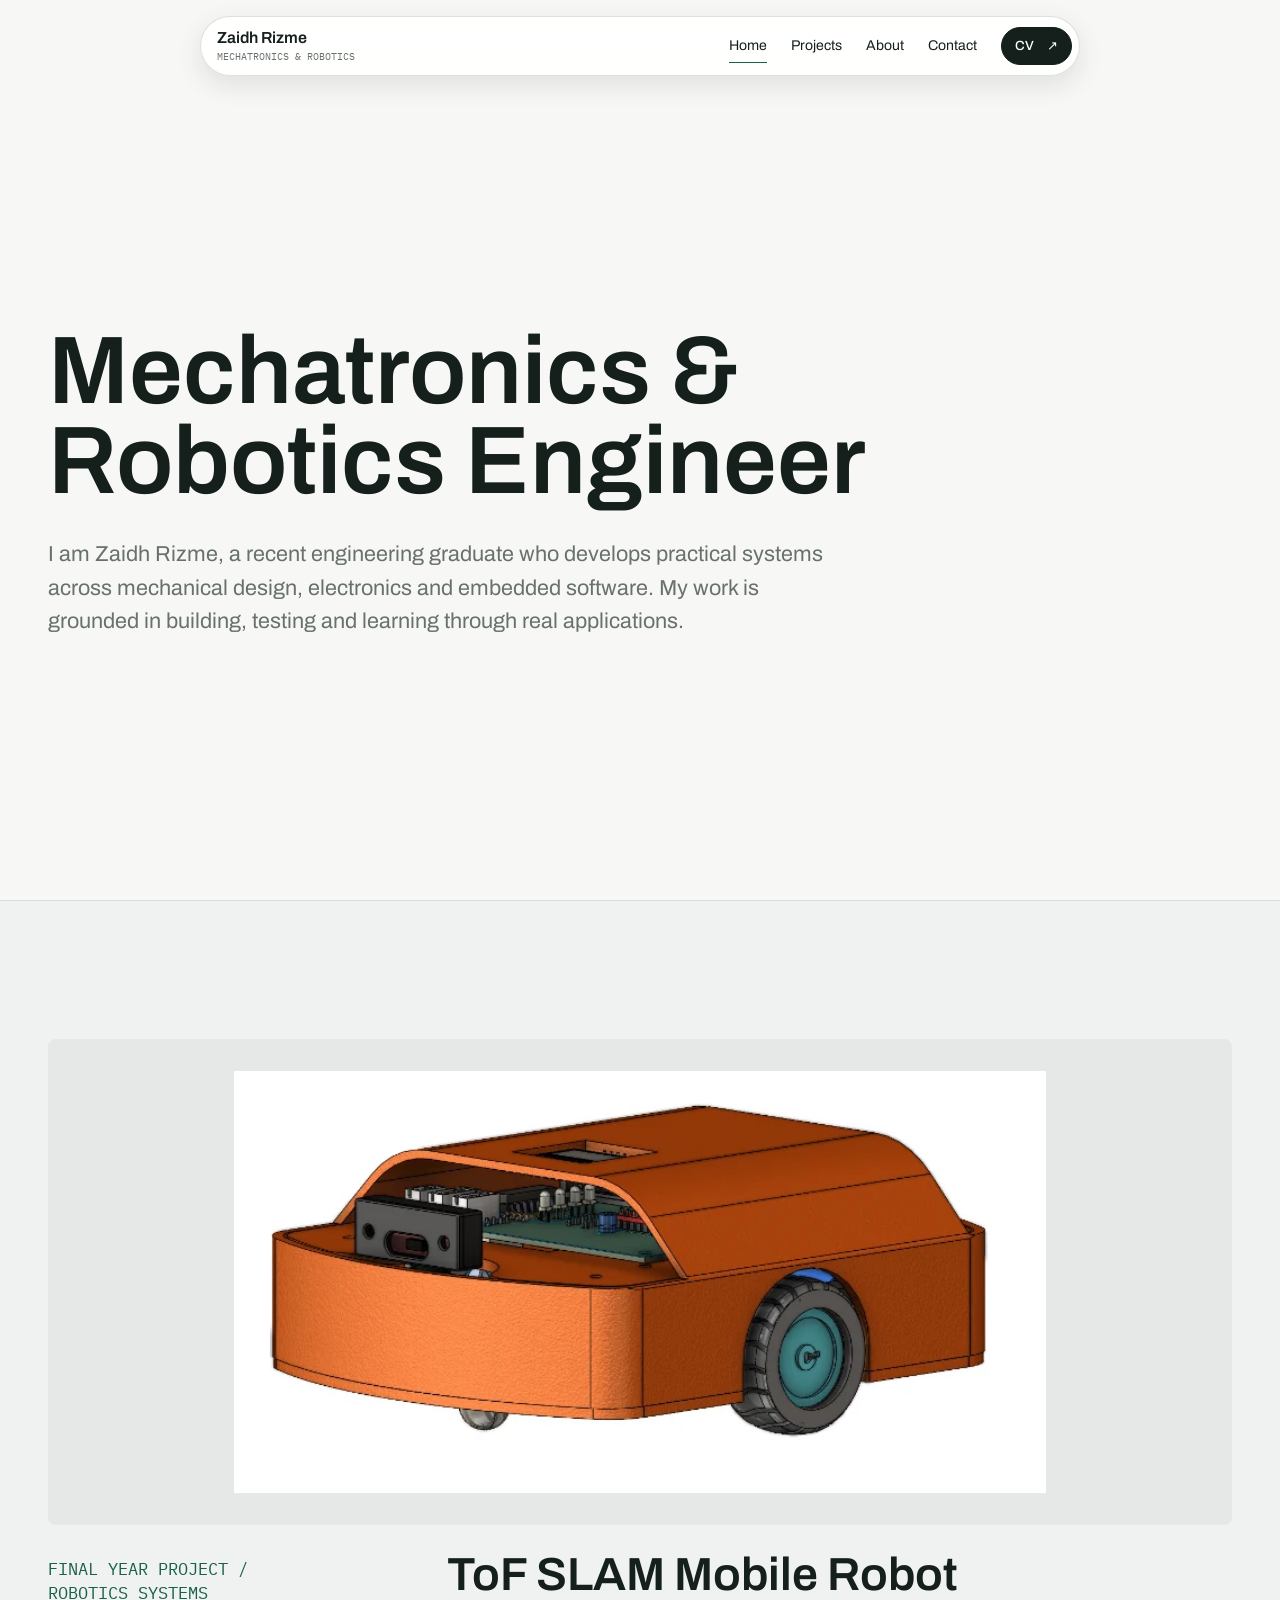
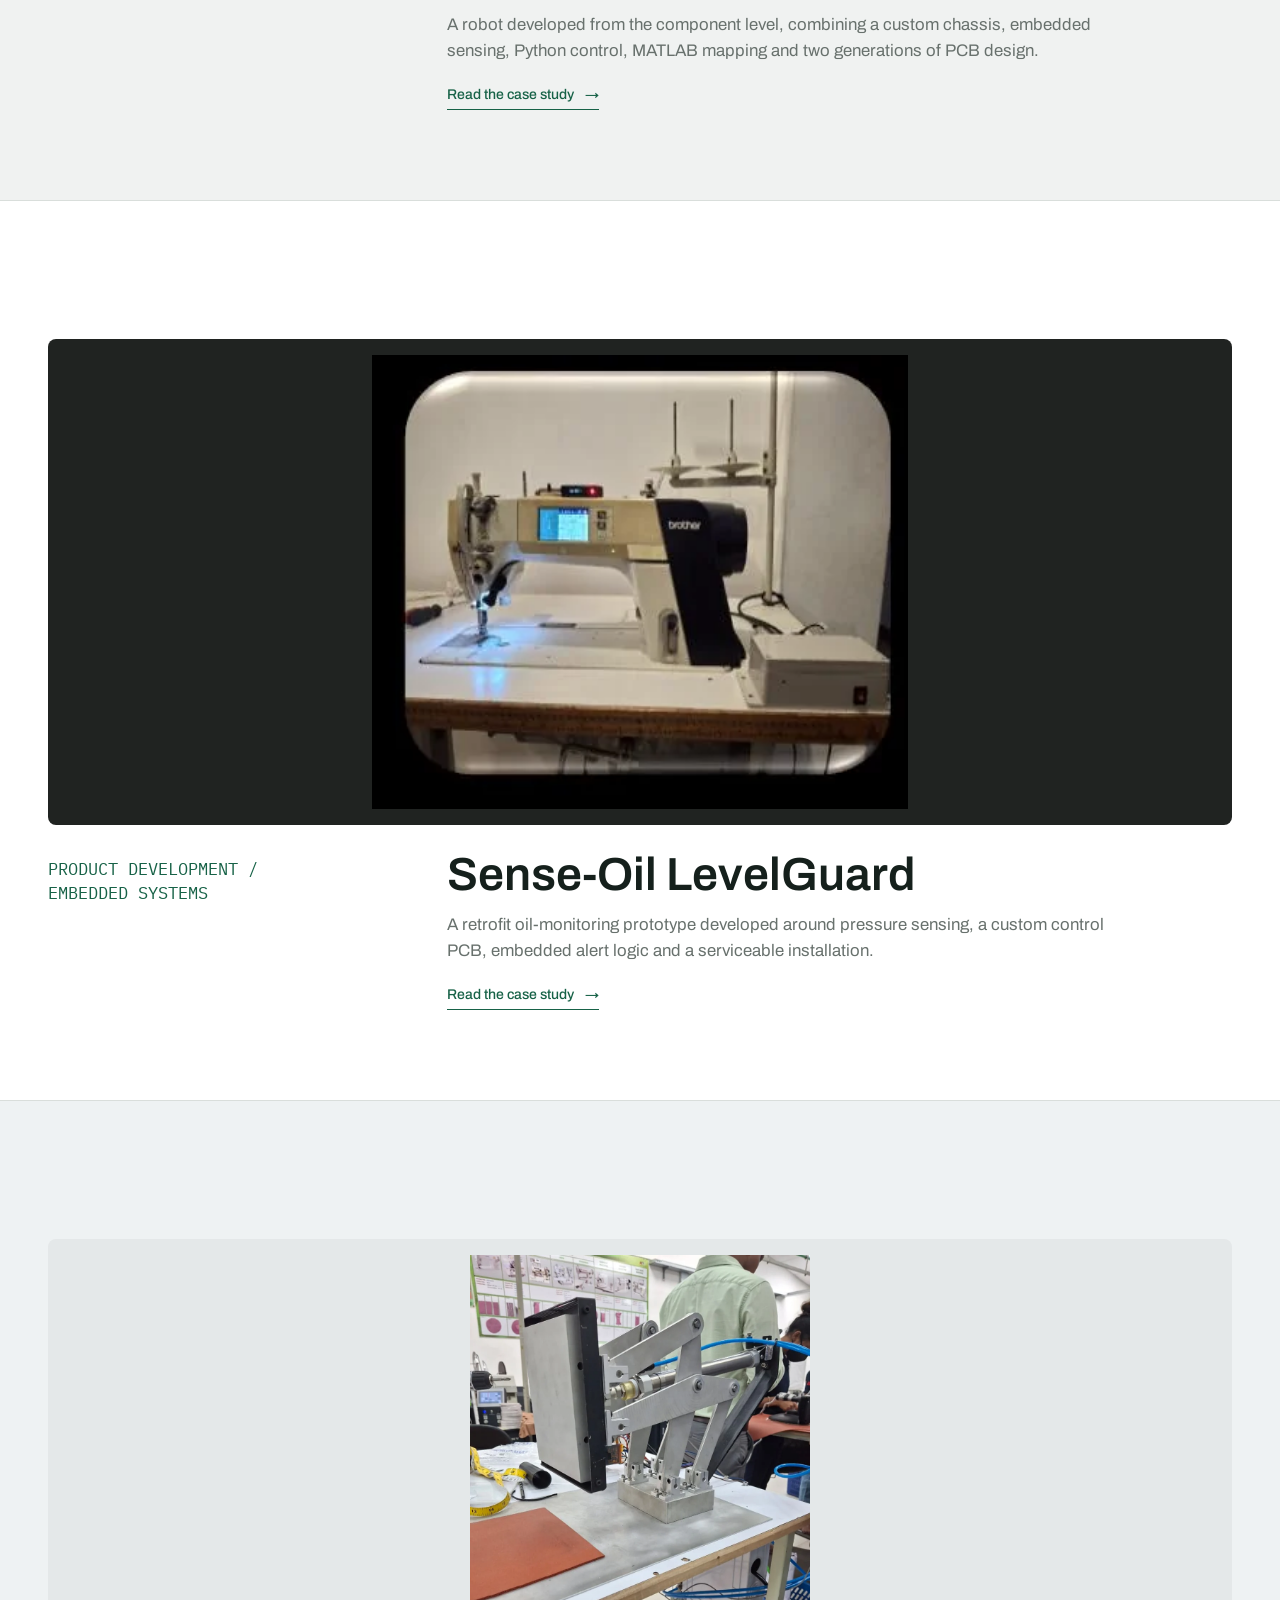
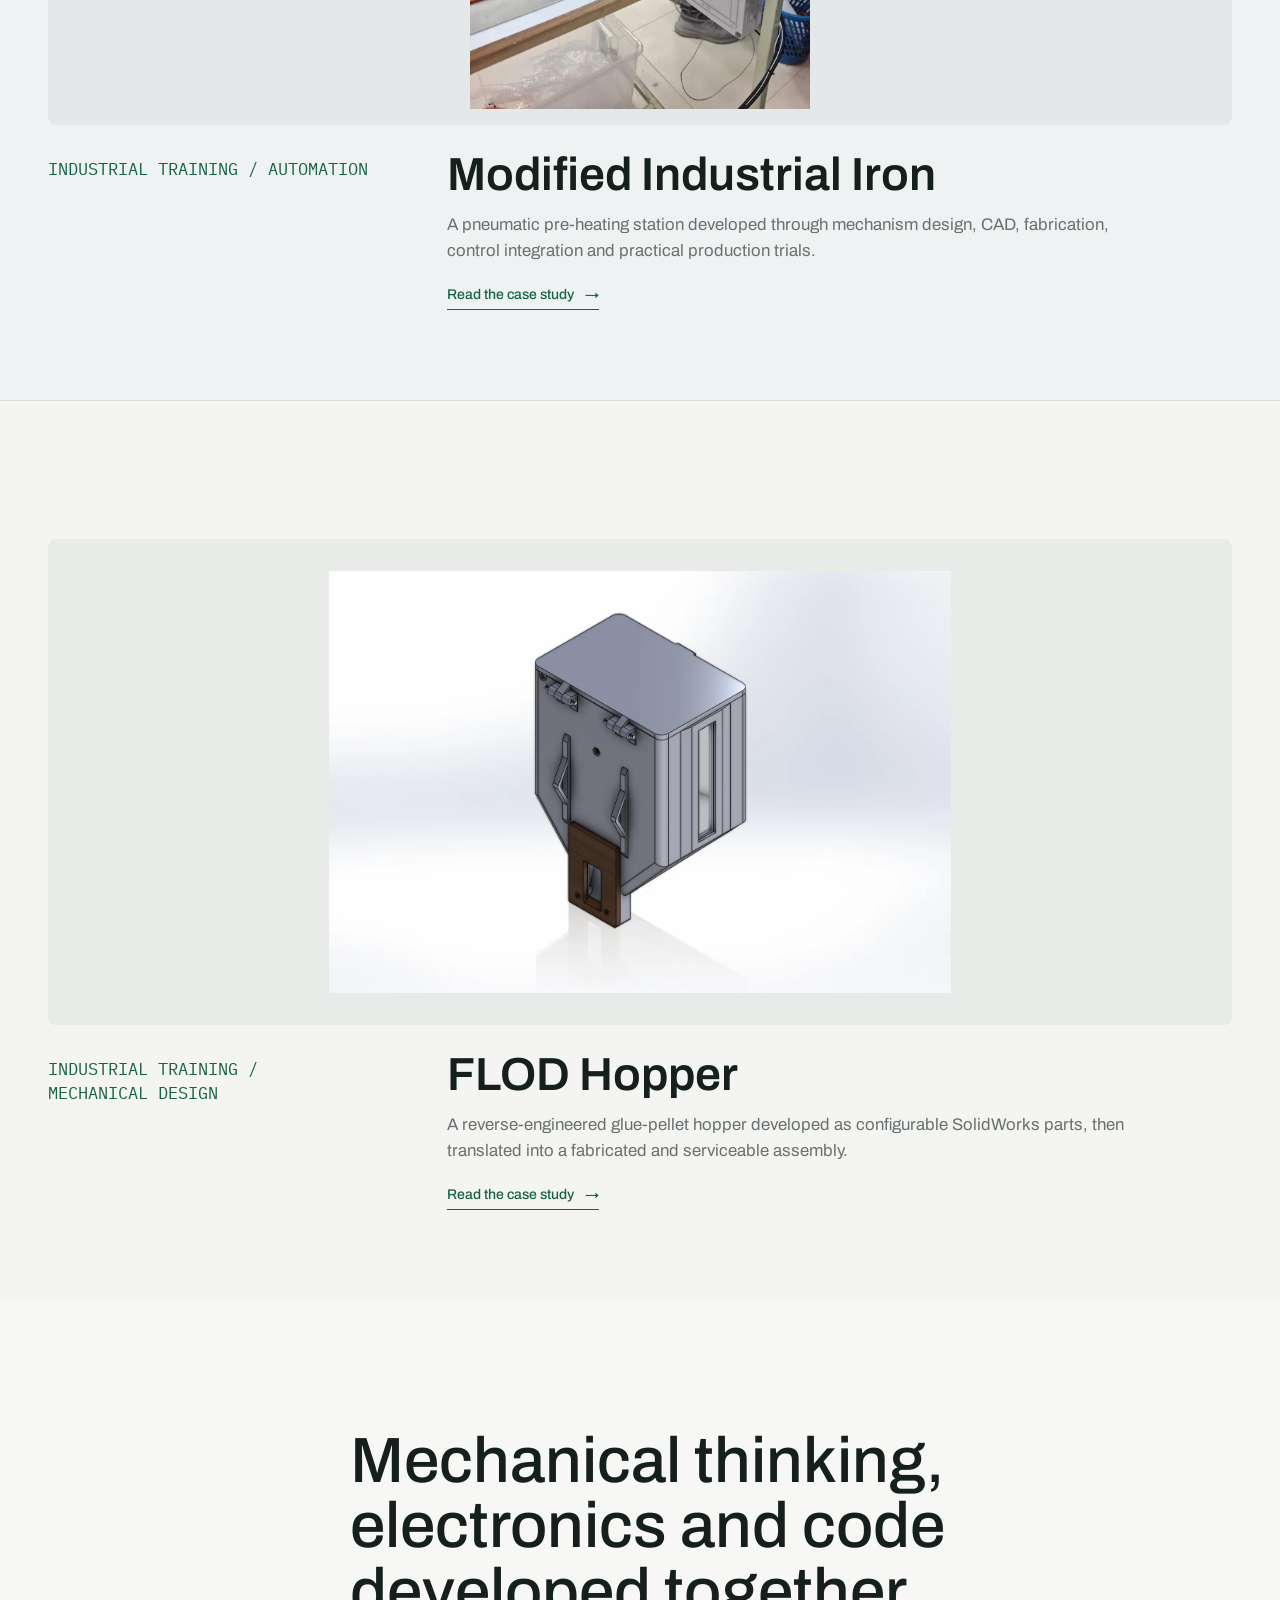
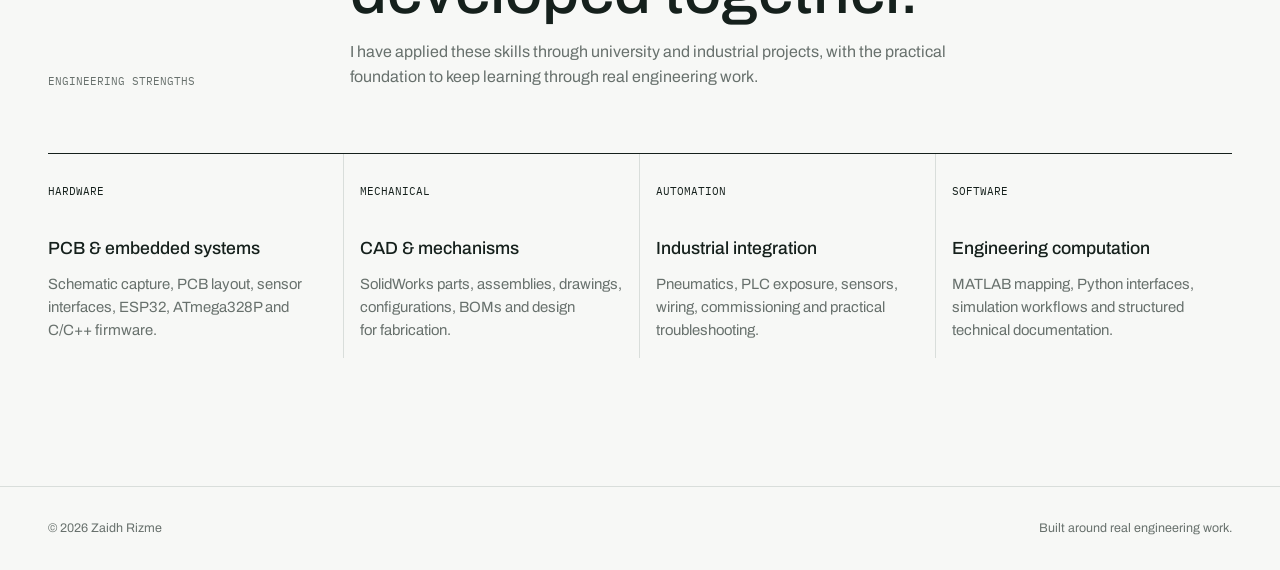
==== index.html @ edec5bbb "Redesign portfolio around scroll-led project stories" ====
<!doctype html>
<html lang="en" class="home-document">
<head>
    <meta charset="utf-8">
    <meta name="viewport" content="width=device-width, initial-scale=1">
    <meta name="description" content="Engineering portfolio of Zaidh Rizme, a mechatronics and robotics graduate working across PCB design, CAD, embedded systems and industrial automation.">
    <meta name="theme-color" content="#f7f8f6">
    <title>Zaidh Rizme | Mechatronics & Robotics Engineer</title>
    <link rel="icon" href="favicon.ico">
    <link rel="stylesheet" href="css/styles.css?v=20260812-2">
    <script src="js/main.js?v=20260812-2" defer></script>
</head>
<body class="home-page">
    <a class="skip-link" href="#main">Skip to content</a>
    <header class="site-header">
        <div class="nav-shell">
            <a class="brand" href="index.html">Zaidh Rizme<span>Mechatronics & Robotics</span></a>
            <nav class="main-nav" aria-label="Primary navigation">
                <a href="index.html" aria-current="page">Home</a>
                <a href="work.html">Projects</a>
                <a href="about.html">About</a>
                <a href="contact.html">Contact</a>
            </nav>
            <a class="button small nav-cv" href="Zaidh-Rizme-CV.pdf" target="_blank" rel="noopener">CV <span class="arrow">&nearr;</span></a>
        </div>
    </header>

    <main id="main">
        <section class="home-hero" aria-labelledby="home-title">
            <div class="shell home-hero-inner">
                <h1 id="home-title"><span>Mechatronics &amp;</span><span>Robotics Engineer</span></h1>
                <p class="hero-copy">I am Zaidh Rizme, a recent engineering graduate who develops practical systems across mechanical design, electronics and embedded software. My work is grounded in building, testing and learning through real applications.</p>
            </div>
        </section>

        <section class="home-project project-tof reveal" aria-labelledby="home-tof">
            <div class="shell project-stage">
                <figure class="stage-media"><img src="images/projects/tof/robot-cad-main.webp" alt="SolidWorks CAD model of the purpose-built ToF SLAM robot" loading="lazy"></figure>
                <div class="stage-copy"><p class="project-type">Final year project / Robotics systems</p><div><h2 id="home-tof">ToF SLAM Mobile Robot</h2><p>A robot developed from the component level, combining a custom chassis, embedded sensing, Python control, MATLAB mapping and two generations of PCB design.</p><a class="case-link" href="tof-slam.html">Read the case study <span>&rarr;</span></a></div></div>
            </div>
        </section>

        <section class="home-project project-oil reveal" aria-labelledby="home-oil">
            <div class="shell project-stage">
                <figure class="stage-media"><img src="images/projects/oil/oil-installed.webp" alt="Sense-Oil LevelGuard installed on an industrial sewing machine" loading="lazy"></figure>
                <div class="stage-copy"><p class="project-type">Product development / Embedded systems</p><div><h2 id="home-oil">Sense-Oil LevelGuard</h2><p>A retrofit oil-monitoring prototype developed around pressure sensing, a custom control PCB, embedded alert logic and a serviceable installation.</p><a class="case-link" href="sense-oil.html">Read the case study <span>&rarr;</span></a></div></div>
            </div>
        </section>

        <section class="home-project project-iron reveal" aria-labelledby="home-iron">
            <div class="shell project-stage">
                <figure class="stage-media"><img src="images/projects/iron/iron-prototype.webp" alt="Pneumatic mechanism of the modified industrial iron prototype" loading="lazy"></figure>
                <div class="stage-copy"><p class="project-type">Industrial training / Automation</p><div><h2 id="home-iron">Modified Industrial Iron</h2><p>A pneumatic pre-heating station developed through mechanism design, CAD, fabrication, control integration and practical production trials.</p><a class="case-link" href="modified-iron.html">Read the case study <span>&rarr;</span></a></div></div>
            </div>
        </section>

        <section class="home-project project-hopper reveal" aria-labelledby="home-hopper">
            <div class="shell project-stage">
                <figure class="stage-media"><img src="images/projects/hopper/hopper-cad.webp?v=20260808-3" alt="SolidWorks assembly of the configurable FLOD hopper" loading="lazy"></figure>
                <div class="stage-copy"><p class="project-type">Industrial training / Mechanical design</p><div><h2 id="home-hopper">FLOD Hopper</h2><p>A reverse-engineered glue-pellet hopper developed as configurable SolidWorks parts, then translated into a fabricated and serviceable assembly.</p><a class="case-link" href="flod-hopper.html">Read the case study <span>&rarr;</span></a></div></div>
            </div>
        </section>

        <section class="home-capabilities" aria-labelledby="capabilities">
            <div class="shell"><div class="section-head"><p class="section-label">Engineering strengths</p><div><h2 id="capabilities">Mechanical thinking, electronics and code developed together.</h2><p>I have applied these skills through university and industrial projects, with the practical foundation to keep learning through real engineering work.</p></div></div><div class="capability-grid"><article class="capability"><span class="card-index">Hardware</span><h3>PCB &amp; embedded systems</h3><p>Schematic capture, PCB layout, sensor interfaces, ESP32, ATmega328P and C/C++ firmware.</p></article><article class="capability"><span class="card-index">Mechanical</span><h3>CAD &amp; mechanisms</h3><p>SolidWorks parts, assemblies, drawings, configurations, BOMs and design for fabrication.</p></article><article class="capability"><span class="card-index">Automation</span><h3>Industrial integration</h3><p>Pneumatics, PLC exposure, sensors, wiring, commissioning and practical troubleshooting.</p></article><article class="capability"><span class="card-index">Software</span><h3>Engineering computation</h3><p>MATLAB mapping, Python interfaces, simulation workflows and structured technical documentation.</p></article></div></div>
        </section>
    </main>

    <footer class="site-footer"><div class="shell footer-row"><p>&copy; <span data-year>2026</span> Zaidh Rizme</p><p>Built around real engineering work.</p></div></footer>
</body>
</html>
---- css/styles.css ----
@import url('https://fonts.googleapis.com/css2?family=Archivo:wght@400;500;600&family=IBM+Plex+Mono:wght@400;500&display=swap');

:root {
    --paper: #f7f8f6;
    --surface: #ffffff;
    --ink: #15201c;
    --muted: #68716d;
    --line: #d9dedb;
    --forest: #176247;
    --orange: #e36b3d;
    --ice: #dce9eb;
    --wash: #eef1ee;
    --max: 1240px;
    --gutter: clamp(1.15rem, 4vw, 3rem);
    --ease: cubic-bezier(.2, .7, .2, 1);
}

* { box-sizing: border-box; }
html { scroll-behavior: smooth; }
body {
    margin: 0;
    background: var(--paper);
    color: var(--ink);
    font-family: 'Archivo', Arial, sans-serif;
    font-size: 16px;
    line-height: 1.55;
    -webkit-font-smoothing: antialiased;
}
a { color: inherit; text-decoration: none; }
img { display: block; width: 100%; }
p { text-wrap: pretty; }
::selection { background: var(--ice); }

.skip-link {
    position: fixed;
    z-index: 1000;
    top: -5rem;
    left: 1rem;
    padding: .75rem 1rem;
    background: var(--ink);
    color: white;
}
.skip-link:focus { top: 1rem; }
:focus-visible { outline: 2px solid var(--orange); outline-offset: 4px; }

.site-header {
    position: fixed;
    z-index: 50;
    top: 1rem;
    left: 0;
    width: 100%;
    pointer-events: none;
}
.nav-shell,
.shell {
    width: min(calc(100% - (2 * var(--gutter))), var(--max));
    margin-inline: auto;
}
.nav-shell {
    width: min(calc(100% - 2rem), 880px);
    min-height: 3.75rem;
    display: flex;
    align-items: center;
    gap: 1.5rem;
    padding: .4rem .45rem .4rem 1rem;
    border: 1px solid rgba(21, 32, 28, .14);
    border-radius: 999px;
    background: rgba(255, 255, 255, .9);
    box-shadow: 0 9px 26px rgba(21, 32, 28, .1);
    backdrop-filter: blur(18px);
    pointer-events: auto;
    transition: transform .28s var(--ease), box-shadow .28s ease, background .28s ease;
}
.site-header.is-scrolled .nav-shell { transform: translateY(-.28rem); background: rgba(255, 255, 255, .96); box-shadow: 0 12px 30px rgba(21, 32, 28, .14); }
.site-header + main { padding-top: 5.75rem; }
.home-page .site-header + main { padding-top: 0; }
.brand {
    margin-right: auto;
    font-weight: 600;
    line-height: 1;
}
.brand span {
    display: block;
    margin-top: .35rem;
    color: var(--muted);
    font: .63rem/1 'IBM Plex Mono', monospace;
    font-weight: 400;
    text-transform: uppercase;
}
.main-nav { display: flex; align-items: center; gap: 1.5rem; }
.main-nav a {
    position: relative;
    font-size: .88rem;
}
.main-nav a::after {
    content: '';
    position: absolute;
    inset: auto 0 -.4rem;
    height: 1px;
    background: var(--forest);
    transform: scaleX(0);
    transform-origin: right;
    transition: transform .25s var(--ease);
}
.main-nav a:hover::after,
.main-nav a:focus-visible::after,
.main-nav a[aria-current='page']::after {
    transform: scaleX(1);
    transform-origin: left;
}

.button {
    min-height: 2.7rem;
    display: inline-flex;
    align-items: center;
    justify-content: center;
    gap: .8rem;
    padding: .7rem 1rem;
    border: 1px solid var(--ink);
    border-radius: 4px;
    background: var(--ink);
    color: white;
    font-size: .83rem;
    font-weight: 500;
    transition: transform .22s var(--ease), box-shadow .22s var(--ease), background .22s ease, color .22s ease;
}
.button:hover {
    transform: translateY(-2px);
    box-shadow: 0 7px 18px rgba(21, 32, 28, .16);
    background: var(--forest);
    border-color: var(--forest);
}
.button.secondary { background: transparent; color: var(--ink); }
.button.secondary:hover { background: var(--surface); }
.button.small { min-height: 2.35rem; padding: .5rem .8rem; }
.nav-cv { border-radius: 999px; }
.button .arrow { transition: transform .22s var(--ease); }
.button:hover .arrow { transform: translateX(3px); }

.eyebrow,
.kicker,
.project-type,
.meta dt,
.caption,
.section-label,
.card-index {
    font: .69rem/1.4 'IBM Plex Mono', monospace;
    text-transform: uppercase;
}
.eyebrow,
.kicker,
.section-label { color: var(--forest); }

.home-document { scroll-snap-type: y proximity; }
.home-hero {
    min-height: 100svh;
    display: grid;
    align-items: center;
    padding: 8rem 0 4rem;
    scroll-snap-align: start;
}
.home-hero-inner { min-width: 0; display: grid; gap: 2rem; }
.home-hero h1 {
    max-width: 1050px;
    margin: 0;
    font-size: 6rem;
    line-height: .94;
    letter-spacing: 0;
    font-weight: 600;
}
.home-hero h1 span { display: block; white-space: nowrap; }
.home-hero h1 em { color: var(--forest); font-style: normal; }
.hero-copy {
    max-width: 780px;
    margin: 0;
    color: var(--muted);
    font-size: 1.35rem;
    line-height: 1.55;
}
.hero-actions { display: flex; flex-wrap: wrap; gap: .75rem; margin-top: 2rem; }
.hero-visual {
    margin-top: clamp(1.75rem, 3vw, 2.5rem);
    height: clamp(280px, 45vw, 610px);
    overflow: hidden;
    border-radius: 6px 6px 0 0;
    background: #d8d9ea;
}
.hero-visual img { height: 100%; object-fit: cover; object-position: center; }
.hero-visual.robot-hero { background: #eef0ee; }
.hero-visual.robot-hero img { object-fit: contain; padding: clamp(1rem, 4vw, 3.5rem); }

.section { padding: clamp(4.5rem, 9vw, 8rem) 0; border-top: 1px solid var(--line); }
.section-head {
    display: grid;
    grid-template-columns: minmax(10rem, .55fr) 1.8fr;
    gap: 2rem;
    align-items: end;
    margin-bottom: clamp(2.5rem, 5vw, 4.5rem);
}
.section-head h2 {
    max-width: 850px;
    margin: 0;
    font-size: clamp(2.1rem, 5vw, 4.7rem);
    line-height: 1.02;
    font-weight: 500;
}
.section-head p { max-width: 620px; margin: 1rem 0 0; color: var(--muted); }

.project-grid { display: grid; grid-template-columns: repeat(2, minmax(0, 1fr)); gap: clamp(1.5rem, 3vw, 2.5rem); }
.project-card {
    display: flex;
    flex-direction: column;
    min-width: 0;
    border: 1px solid var(--line);
    border-radius: 6px;
    overflow: hidden;
    background: var(--surface);
    transition: transform .3s var(--ease), box-shadow .3s var(--ease), border-color .3s ease;
}
.project-card:hover {
    transform: translateY(-5px);
    box-shadow: 0 18px 38px rgba(21, 32, 28, .1);
    border-color: #b9c2bd;
}
.project-image { aspect-ratio: 16 / 10; overflow: hidden; background: var(--wash); }
.project-image img { height: 100%; object-fit: cover; transition: transform .55s var(--ease); }
.project-card:hover .project-image img { transform: scale(1.025); }
.project-card[data-project='oil'] .project-image img { object-position: center 45%; }
.project-card[data-project='tof'] .project-image { background: #eef0ee; }
.project-card[data-project='tof'] .project-image img { object-fit: contain; padding: 1rem; }
.project-card[data-project='hopper'] .project-image { background: #eef0ee; }
.project-card[data-project='hopper'] .project-image img { object-fit: contain; padding: 1rem; }
.project-content { display: grid; grid-template-columns: 1fr auto; gap: 1rem; padding: 1.25rem; }
.project-content h3 { margin: .45rem 0 .55rem; font-size: clamp(1.35rem, 2.7vw, 2rem); line-height: 1.1; font-weight: 500; }
.project-content p { margin: 0; color: var(--muted); }
.project-link {
    align-self: end;
    width: 2.65rem;
    height: 2.65rem;
    display: grid;
    place-items: center;
    border: 1px solid var(--line);
    border-radius: 50%;
    transition: background .22s ease, color .22s ease, transform .22s var(--ease);
}
.project-card:hover .project-link { background: var(--forest); color: white; transform: translateX(2px); }
.project-tags { display: flex; flex-wrap: wrap; gap: .45rem; margin-top: 1rem; }
.project-tags span { padding: .32rem .5rem; border: 1px solid var(--line); border-radius: 3px; font: .62rem/1 'IBM Plex Mono', monospace; text-transform: uppercase; }

.home-project {
    min-height: 100svh;
    display: grid;
    align-items: center;
    padding: 7rem 0 4rem;
    border-top: 1px solid var(--line);
    scroll-snap-align: start;
    scroll-margin-top: 0;
}
.project-tof { background: #f0f2f1; }
.project-oil { background: #fff; }
.project-iron { background: #eef2f3; }
.project-hopper { background: #f4f5f2; }
.project-stage { display: grid; gap: 1.6rem; }
.stage-media {
    height: 54svh;
    min-height: 360px;
    max-height: 660px;
    margin: 0;
    overflow: hidden;
    border-radius: 8px;
    background: #e5e9e7;
}
.stage-media img { height: 100%; object-fit: cover; transition: transform .65s var(--ease); }
.project-tof .stage-media img,
.project-hopper .stage-media img { object-fit: contain; padding: 2rem; }
.project-tof .stage-media { background: #e5e8e6; }
.project-hopper .stage-media { background: #e8ebe7; }
.project-oil .stage-media { background: #202321; }
.project-oil .stage-media img { object-fit: contain; object-position: center; padding: 1rem; }
.project-iron .stage-media img { object-fit: contain; padding: 1rem; background: #e4e8e9; }
.home-project:hover .stage-media img { transform: scale(1.015); }
.stage-copy { display: grid; grid-template-columns: minmax(13rem, .7fr) 1.5fr; gap: 2rem; align-items: start; }
.stage-copy .project-type { padding-top: .45rem; color: var(--forest); }
.stage-copy h2 { max-width: 780px; margin: 0 0 .8rem; font-size: 2.9rem; line-height: 1.03; font-weight: 600; }
.stage-copy p { max-width: 680px; margin: 0; color: var(--muted); font-size: 1.05rem; }
.case-link { display: inline-flex; align-items: center; gap: .7rem; margin-top: 1.25rem; padding-bottom: .2rem; border-bottom: 1px solid currentColor; color: var(--forest); font-size: .88rem; font-weight: 500; }
.case-link span { transition: transform .22s var(--ease); }
.case-link:hover span { transform: translateX(5px); }
.home-capabilities { padding: 8rem 0; scroll-snap-align: start; }

.capability-grid { display: grid; grid-template-columns: repeat(4, 1fr); border-top: 1px solid var(--ink); }
.capability { padding: 1.5rem 1rem 1rem 0; border-right: 1px solid var(--line); }
.capability + .capability { padding-left: 1rem; }
.capability:last-child { border-right: 0; }
.capability h3 { margin: 2rem 0 .65rem; font-size: 1.1rem; font-weight: 500; }
.capability p { margin: 0; color: var(--muted); font-size: .93rem; }

.learning-band { background: var(--ice); }
.learning-grid { display: grid; grid-template-columns: 1fr 1fr; gap: clamp(2rem, 5vw, 5rem); align-items: center; }
.learning-grid img { border-radius: 5px; background: #d5d7e8; }
.learning-grid h2 { margin: .8rem 0 1rem; font-size: clamp(2rem, 4vw, 3.6rem); line-height: 1.05; font-weight: 500; }
.learning-grid p { color: #4c5d5f; }

.page-hero { padding: clamp(4rem, 8vw, 8rem) 0 clamp(3rem, 6vw, 5rem); }
.page-hero h1,
.case-intro h1 {
    max-width: 1000px;
    margin: .9rem 0 1.5rem;
    font-size: clamp(3rem, 7vw, 6.6rem);
    line-height: .97;
    font-weight: 500;
}
.page-hero > p { max-width: 720px; margin: 0; color: var(--muted); font-size: 1.15rem; }

.case-intro { padding: clamp(3rem, 7vw, 7rem) 0 3rem; }
.back-link { display: inline-flex; align-items: center; gap: .5rem; color: var(--muted); font-size: .82rem; }
.back-link:hover { color: var(--forest); }
.case-intro h1 { max-width: 1120px; }
.case-deck { max-width: 760px; color: var(--muted); font-size: clamp(1.08rem, 2vw, 1.35rem); }
.meta { display: grid; grid-template-columns: repeat(4, 1fr); gap: 1rem; margin: 3rem 0 0; padding-top: 1.2rem; border-top: 1px solid var(--ink); }
.meta div { min-width: 0; }
.meta dt { color: var(--muted); }
.meta dd { margin: .35rem 0 0; }
.case-main-image { height: clamp(320px, 58vw, 760px); overflow: hidden; background: var(--wash); }
.case-main-image img { height: 100%; object-fit: cover; }
.case-main-image.contain img { object-fit: contain; padding: clamp(1rem, 4vw, 3rem); }
.case-main-image.robot-main { background: #eef0ee; }
.case-main-image.robot-main img { object-fit: contain; padding: clamp(1rem, 5vw, 4rem); }
.case-main-image.hopper-main { background: #eef0ee; }
.case-main-image.hopper-main img { object-fit: contain; padding: clamp(1rem, 5vw, 4rem); }

.case-section { padding: clamp(4rem, 8vw, 7rem) 0; border-bottom: 1px solid var(--line); }
.case-layout { display: grid; grid-template-columns: minmax(10rem, .6fr) 1.7fr; gap: clamp(2rem, 6vw, 6rem); }
.case-layout h2 { margin: 0; font-size: 1.35rem; line-height: 1.25; font-weight: 600; }
.case-copy { max-width: 780px; }
.case-copy > p:first-child { margin-top: 0; color: var(--ink); font-size: clamp(1.4rem, 3vw, 2.2rem); line-height: 1.25; }
.case-copy p { color: var(--muted); }
.detail-grid { display: grid; grid-template-columns: 1fr 1fr; gap: 2rem; margin-top: 3rem; }
.detail-grid article { padding-top: 1rem; border-top: 1px solid var(--line); }
.detail-grid h3 { margin: 0 0 .65rem; font-size: 1.08rem; font-weight: 600; }
.detail-grid p { margin: 0; font-size: .93rem; }
.evidence-list { margin: 2rem 0 0; padding: 0; list-style: none; border-top: 1px solid var(--line); }
.evidence-list li { display: grid; grid-template-columns: 2rem 1fr; gap: 1rem; padding: 1rem 0; border-bottom: 1px solid var(--line); }
.evidence-list span { color: var(--forest); font: .7rem/1.5 'IBM Plex Mono', monospace; }

.gallery { display: grid; grid-template-columns: repeat(12, 1fr); gap: 1rem; }
.gallery figure { margin: 0; grid-column: span 6; }
.gallery figure.wide { grid-column: 1 / -1; }
.gallery-media { aspect-ratio: 4 / 3; overflow: hidden; border-radius: 5px; background: var(--wash); }
.gallery-media.wide { aspect-ratio: 16 / 8; }
.gallery-media img { height: 100%; object-fit: cover; }
.gallery-media.contain img { object-fit: contain; padding: 1.5rem; }
.iron-gallery .gallery-media { background: #eef0ee; }
.iron-gallery .gallery-media img { object-fit: contain; padding: clamp(.5rem, 2vw, 1.25rem); }
.gallery-media.cad-stage { background: #eef0ee; }
.gallery-media.cad-stage img { object-fit: contain; padding: clamp(1rem, 3vw, 2rem); }
.subsection-head { margin: clamp(4rem, 8vw, 7rem) 0 2rem; padding-top: 1.5rem; border-top: 1px solid var(--ink); }
.subsection-head h2 { max-width: 760px; margin: .75rem 0 0; font-size: clamp(2rem, 4vw, 3.8rem); line-height: 1.05; font-weight: 500; }
.configuration-grid { display: grid; grid-template-columns: repeat(3, minmax(0, 1fr)); gap: clamp(1.5rem, 3vw, 2.5rem); }
.configuration-grid figure { min-width: 0; margin: 0; }
.configuration-media,
.part-media { aspect-ratio: 4 / 3; overflow: hidden; border-radius: 5px; background: #eef0ee; }
.configuration-media img,
.part-media img { height: 100%; object-fit: contain; padding: clamp(.65rem, 2vw, 1.25rem); }
.configuration-grid figcaption { padding-top: .8rem; border-top: 1px solid var(--line); }
.configuration-grid h3,
.part-grid h3 { margin: 0 0 .5rem; font-size: 1.08rem; font-weight: 600; }
.configuration-grid p,
.part-grid p { margin: 0; color: var(--muted); font-size: .9rem; }
.part-grid { display: grid; grid-template-columns: repeat(4, minmax(0, 1fr)); gap: clamp(1.5rem, 3vw, 2.5rem); }
.part-grid article { min-width: 0; }
.part-grid h3 { margin-top: .8rem; }
.hopper-photo-gallery .gallery-media { background: #eef0ee; }
.hopper-photo-gallery .gallery-media img { object-fit: contain; padding: clamp(.4rem, 1vw, .75rem); }
.caption { margin-top: .65rem; color: var(--muted); text-transform: none; }
.drawing-link { display: block; }
.drawing-sheet { background: white; border: 1px solid var(--line); }
.drawing-sheet img { object-fit: contain; padding: .5rem; }
.drawing-sheet.portrait { aspect-ratio: 4 / 5; }
.drawing-link .caption { display: flex; justify-content: space-between; gap: 1rem; }
.drawing-link .caption span { color: var(--forest); white-space: nowrap; }
.drawing-link:hover .drawing-sheet { border-color: var(--forest); }

.software-figure { margin: 0 0 clamp(4rem, 8vw, 7rem); }
.software-media { overflow: hidden; border-radius: 5px; }
.software-diagram { background: #fff; border: 1px solid var(--line); }
.software-diagram img { width: 100%; height: 100%; object-fit: contain; padding: clamp(.6rem, 2vw, 1.25rem); }
.software-figure .software-media { aspect-ratio: 12 / 7; }
.software-case { margin-bottom: clamp(3rem, 6vw, 5rem); }
.software-flow { display: grid; grid-template-columns: repeat(3, minmax(0, 1fr)); margin-bottom: clamp(3rem, 6vw, 5rem); border-top: 1px solid var(--ink); border-bottom: 1px solid var(--line); }
.software-flow article { min-width: 0; padding: 1.4rem 1.25rem 1.5rem 0; border-right: 1px solid var(--line); }
.software-flow article + article { padding-left: 1.25rem; }
.software-flow article:last-child { border-right: 0; }
.software-flow span { color: var(--forest); font: .68rem/1.4 'IBM Plex Mono', monospace; }
.software-flow h3 { margin: 1.1rem 0 .55rem; font-size: 1rem; font-weight: 500; }
.software-flow p { margin: 0; color: var(--muted); font-size: .9rem; }
.software-gallery .software-gui { aspect-ratio: 1492 / 1226; background: #171717; }
.software-gallery .software-gui img { object-fit: contain; }
.software-gallery .software-diagram { aspect-ratio: 18 / 10; }

.pcb-progression { border-top: 1px solid var(--ink); }
.pcb-stage { display: grid; grid-template-columns: minmax(16rem, .8fr) 1.4fr; gap: clamp(2rem, 6vw, 6rem); padding: clamp(2.5rem, 5vw, 4.5rem) 0; border-bottom: 1px solid var(--line); align-items: center; }
.pcb-stage h3 { margin: .7rem 0 1rem; font-size: clamp(1.7rem, 3vw, 2.8rem); line-height: 1.08; font-weight: 500; }
.pcb-stage p { margin: 0; color: var(--muted); }
.pcb-image { min-height: 340px; display: grid; place-items: center; padding: clamp(1rem, 3vw, 2.5rem); border-radius: 5px; background: #eef0ee; }
.pcb-image img { max-height: 560px; object-fit: contain; }
.pcb-stage.advanced .pcb-image { background: #d9d9e7; }

.criteria-strip {
    display: grid;
    grid-template-columns: repeat(4, minmax(0, 1fr));
    border-top: 1px solid var(--ink);
}
.criteria-strip article { min-width: 0; padding: 1.4rem 1.25rem 0 0; border-right: 1px solid var(--line); }
.criteria-strip article + article { padding-left: 1.25rem; }
.criteria-strip article:last-child { border-right: 0; }
.criteria-strip span { color: var(--forest); font: .68rem/1 'IBM Plex Mono', monospace; }
.criteria-strip h3 { margin: 1.4rem 0 .55rem; font-size: 1rem; font-weight: 500; }
.criteria-strip p { margin: 0; color: var(--muted); font-size: .9rem; }

.tof-part-grid .part-media { aspect-ratio: 1 / 1; }
.pcb-stage-link { display: block; }
.pcb-stage-link .pcb-stage { transition: background .25s ease, padding .25s var(--ease); }
.pcb-stage-link:hover .pcb-stage { background: var(--surface); padding-inline: clamp(.75rem, 2vw, 1.5rem); }
.stage-cta { display: inline-flex; align-items: center; gap: .75rem; margin-top: 1.5rem; color: var(--forest); font-size: .82rem; font-weight: 500; }
.stage-cta b { font-size: 1rem; transition: transform .2s var(--ease); }
.pcb-stage-link:hover .stage-cta b { transform: translateX(5px); }

.case-main-image.pcb-hero { background: #eef0ee; }
.case-main-image.pcb-hero img { object-fit: contain; padding: clamp(1rem, 5vw, 4rem); }
.case-main-image.advanced-pcb-hero { background: #d9d9e7; }
.technical-media { background: #f0f2f0; }
.technical-media img { object-fit: contain; padding: clamp(.65rem, 2vw, 1.5rem); }
.technical-media.portrait-tech { aspect-ratio: 4 / 5; }
.technical-media.wide-tech { aspect-ratio: 16 / 10; }

.pcb-layer-grid { display: grid; grid-template-columns: repeat(2, minmax(0, 1fr)); gap: clamp(1.5rem, 3vw, 2.5rem); }
.pcb-layer-grid figure { min-width: 0; margin: 0; }
.layer-media { aspect-ratio: 4 / 3; display: grid; place-items: center; overflow: hidden; border: 1px solid var(--line); border-radius: 5px; background: white; }
.layer-media img { width: 100%; height: 100%; object-fit: contain; padding: clamp(.5rem, 1.5vw, 1rem); }
.pcb-layer-grid figcaption { padding-top: .85rem; border-top: 1px solid var(--line); }
.pcb-layer-grid h3 { margin: 0 0 .4rem; font-size: 1rem; font-weight: 500; }
.pcb-layer-grid p { margin: 0; color: var(--muted); font-size: .88rem; }

.document-preview { display: block; border: 1px solid var(--line); border-radius: 5px; overflow: hidden; background: white; transition: border-color .2s ease, transform .2s var(--ease); }
.document-preview img { aspect-ratio: 16 / 10; object-fit: contain; padding: clamp(.5rem, 2vw, 1.5rem); }
.document-preview span { display: flex; justify-content: flex-end; padding: .8rem 1rem; border-top: 1px solid var(--line); color: var(--forest); font: .69rem/1.4 'IBM Plex Mono', monospace; text-transform: uppercase; }
.document-preview:hover { border-color: var(--forest); transform: translateY(-2px); }

.bom-shell { max-height: 36rem; overflow: auto; border: 1px solid var(--line); border-radius: 5px; background: var(--surface); }
.bom-table { width: 100%; min-width: 760px; border-collapse: collapse; font-size: .82rem; }
.bom-table th { position: sticky; z-index: 1; top: 0; padding: .8rem 1rem; background: var(--ink); color: white; text-align: left; font: .65rem/1.3 'IBM Plex Mono', monospace; text-transform: uppercase; }
.bom-table td { padding: .72rem 1rem; border-bottom: 1px solid var(--line); vertical-align: top; }
.bom-table td:nth-child(1) { width: 20%; font-family: 'IBM Plex Mono', monospace; }
.bom-table td:nth-child(2) { width: 20%; font-weight: 500; }
.bom-table td:nth-child(3) { width: 8%; }
.bom-table td:nth-child(4) { color: var(--muted); font-family: 'IBM Plex Mono', monospace; font-size: .74rem; overflow-wrap: anywhere; }
.bom-shell.is-error { display: none; }
.resource-actions { display: flex; flex-wrap: wrap; gap: .75rem; margin-top: 1.25rem; }

.next-project { padding: 3rem 0; }
.next-project a { display: flex; justify-content: space-between; gap: 2rem; align-items: center; font-size: clamp(1.4rem, 3vw, 2.5rem); }
.next-project a span:last-child { color: var(--forest); transition: transform .2s var(--ease); }
.next-project a:hover span:last-child { transform: translateX(5px); }

.about-grid { display: grid; grid-template-columns: minmax(11rem, .6fr) 1.7fr; gap: clamp(2rem, 6vw, 6rem); }
.about-lead { margin: 0; font-size: clamp(1.55rem, 3.4vw, 3rem); line-height: 1.2; }
.timeline { margin-top: 4rem; }
.timeline-row { display: grid; grid-template-columns: minmax(9rem, .45fr) 1.55fr; gap: 2rem; padding: 1.4rem 0; border-top: 1px solid var(--line); }
.timeline-row time { color: var(--muted); font: .69rem/1.5 'IBM Plex Mono', monospace; text-transform: uppercase; }
.timeline-row h3 { margin: 0 0 .35rem; font-size: 1.05rem; font-weight: 500; }
.timeline-row p { margin: 0; color: var(--muted); }
.skills-list { display: grid; grid-template-columns: repeat(2, 1fr); gap: .75rem; }
.skill-group { padding: 1rem; border: 1px solid var(--line); border-radius: 5px; background: var(--surface); }
.skill-group h3 { margin: 0 0 .5rem; font-size: .95rem; font-weight: 500; }
.skill-group p { margin: 0; color: var(--muted); font-size: .88rem; }

.contact-section { min-height: calc(100vh - 4.5rem); display: flex; align-items: center; padding: 4rem 0; }
.contact-section h1 { max-width: 900px; margin: 1rem 0 2rem; font-size: clamp(3rem, 8vw, 7rem); line-height: .96; font-weight: 500; }
.contact-links { display: flex; flex-wrap: wrap; gap: .75rem; }

.site-footer { padding: 2rem 0; border-top: 1px solid var(--line); }
.footer-row { display: flex; justify-content: space-between; gap: 2rem; color: var(--muted); font-size: .78rem; }
.footer-row p { margin: 0; }

.reveal { opacity: 0; transform: translateY(14px); transition: opacity .55s ease, transform .55s var(--ease); }
.reveal.is-visible { opacity: 1; transform: none; }
.home-project.reveal { opacity: .2; transform: translateY(48px) scale(.992); transition: opacity .7s ease, transform .8s var(--ease); }
.home-project.reveal.is-visible { opacity: 1; transform: none; }

@media (max-width: 820px) {
    .nav-shell { gap: .9rem; }
    .brand span { display: none; }
    .main-nav { gap: .9rem; }
    .nav-cv { display: none; }
    .home-hero h1 { font-size: 4.5rem; }
    .stage-copy { grid-template-columns: 1fr; gap: .7rem; }
    .stage-copy .project-type { padding-top: 0; }
    .stage-copy h2 { font-size: 2.55rem; }
    .section-head,
    .case-layout,
    .about-grid { grid-template-columns: 1fr; }
    .project-grid { grid-template-columns: 1fr; }
    .capability-grid { grid-template-columns: 1fr 1fr; }
    .capability:nth-child(2) { border-right: 0; }
    .capability { border-bottom: 1px solid var(--line); }
    .learning-grid { grid-template-columns: 1fr; }
    .pcb-stage { grid-template-columns: 1fr; }
    .criteria-strip { grid-template-columns: repeat(2, minmax(0, 1fr)); }
    .criteria-strip article:nth-child(2) { border-right: 0; }
    .criteria-strip article:nth-child(-n+2) { padding-bottom: 1.5rem; border-bottom: 1px solid var(--line); }
    .configuration-grid { grid-template-columns: repeat(2, minmax(0, 1fr)); }
    .part-grid { grid-template-columns: repeat(2, minmax(0, 1fr)); }
    .software-flow { grid-template-columns: 1fr; }
    .software-flow article { padding: 1.25rem 0; border-right: 0; border-bottom: 1px solid var(--line); }
    .software-flow article + article { padding-left: 0; }
    .software-flow article:last-child { border-bottom: 0; }
    .meta { grid-template-columns: 1fr 1fr; }
}

@media (max-width: 560px) {
    .site-header { top: .55rem; }
    .nav-shell { width: calc(100% - 1rem); min-height: 3.45rem; gap: .65rem; padding: .3rem .65rem; }
    .brand { font-size: .84rem; }
    .main-nav { gap: .65rem; }
    .main-nav a { font-size: .7rem; }
    .home-hero { padding: 6.5rem 0 3rem; }
    .home-hero h1 { max-width: 100%; font-size: 2.45rem; }
    .home-hero .hero-copy { font-size: 1.05rem; line-height: 1.55; }
    .home-project { min-height: 100svh; padding: 5.5rem 0 2.5rem; }
    .project-stage { gap: 1.2rem; }
    .stage-media { height: 42svh; min-height: 250px; }
    .project-tof .stage-media img,
    .project-hopper .stage-media img { padding: 1rem; }
    .stage-copy h2 { font-size: 2.15rem; }
    .stage-copy p { font-size: .96rem; }
    .home-capabilities { padding: 5.5rem 0; }
    .hero-visual { height: 260px; margin-top: 1.25rem; }
    .project-content { grid-template-columns: 1fr; }
    .project-link { display: none; }
    .capability-grid,
    .skills-list,
    .detail-grid { grid-template-columns: 1fr; }
    .capability { border-right: 0; padding-left: 0 !important; }
    .meta { grid-template-columns: 1fr 1fr; }
    .gallery figure { grid-column: 1 / -1; }
    .gallery-media.wide { aspect-ratio: 4 / 3; }
    .configuration-grid,
    .part-grid { grid-template-columns: 1fr; }
    .criteria-strip,
    .pcb-layer-grid { grid-template-columns: 1fr; }
    .criteria-strip article { padding: 1.25rem 0; border-right: 0; border-bottom: 1px solid var(--line); }
    .criteria-strip article + article { padding-left: 0; }
    .criteria-strip article:last-child { border-bottom: 0; }
    .technical-media.portrait-tech { aspect-ratio: 4 / 5; }
    .resource-actions .button { width: 100%; }
    .timeline-row { grid-template-columns: 1fr; gap: .5rem; }
    .footer-row { flex-direction: column; gap: .5rem; }
}

@media (prefers-reduced-motion: reduce) {
    html { scroll-behavior: auto; }
    *, *::before, *::after { transition-duration: .01ms !important; }
    .reveal { opacity: 1; transform: none; }
}
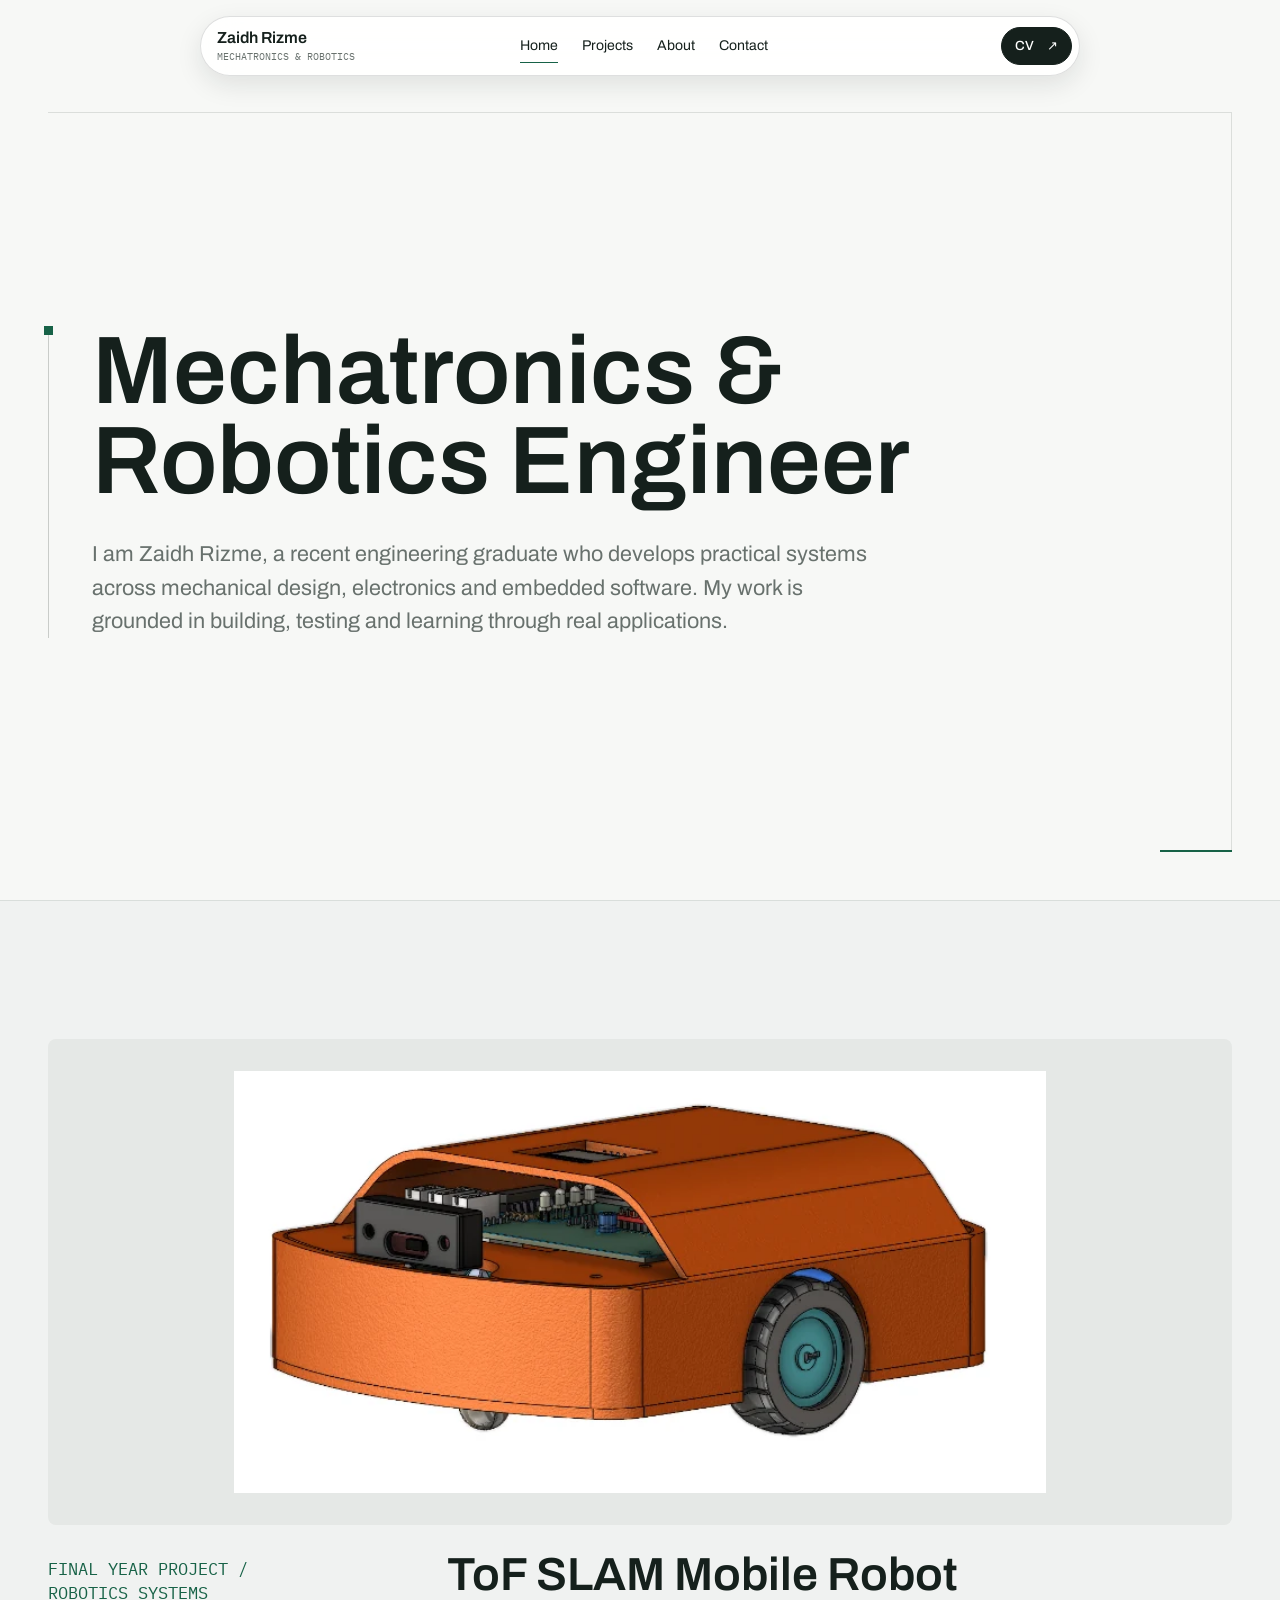
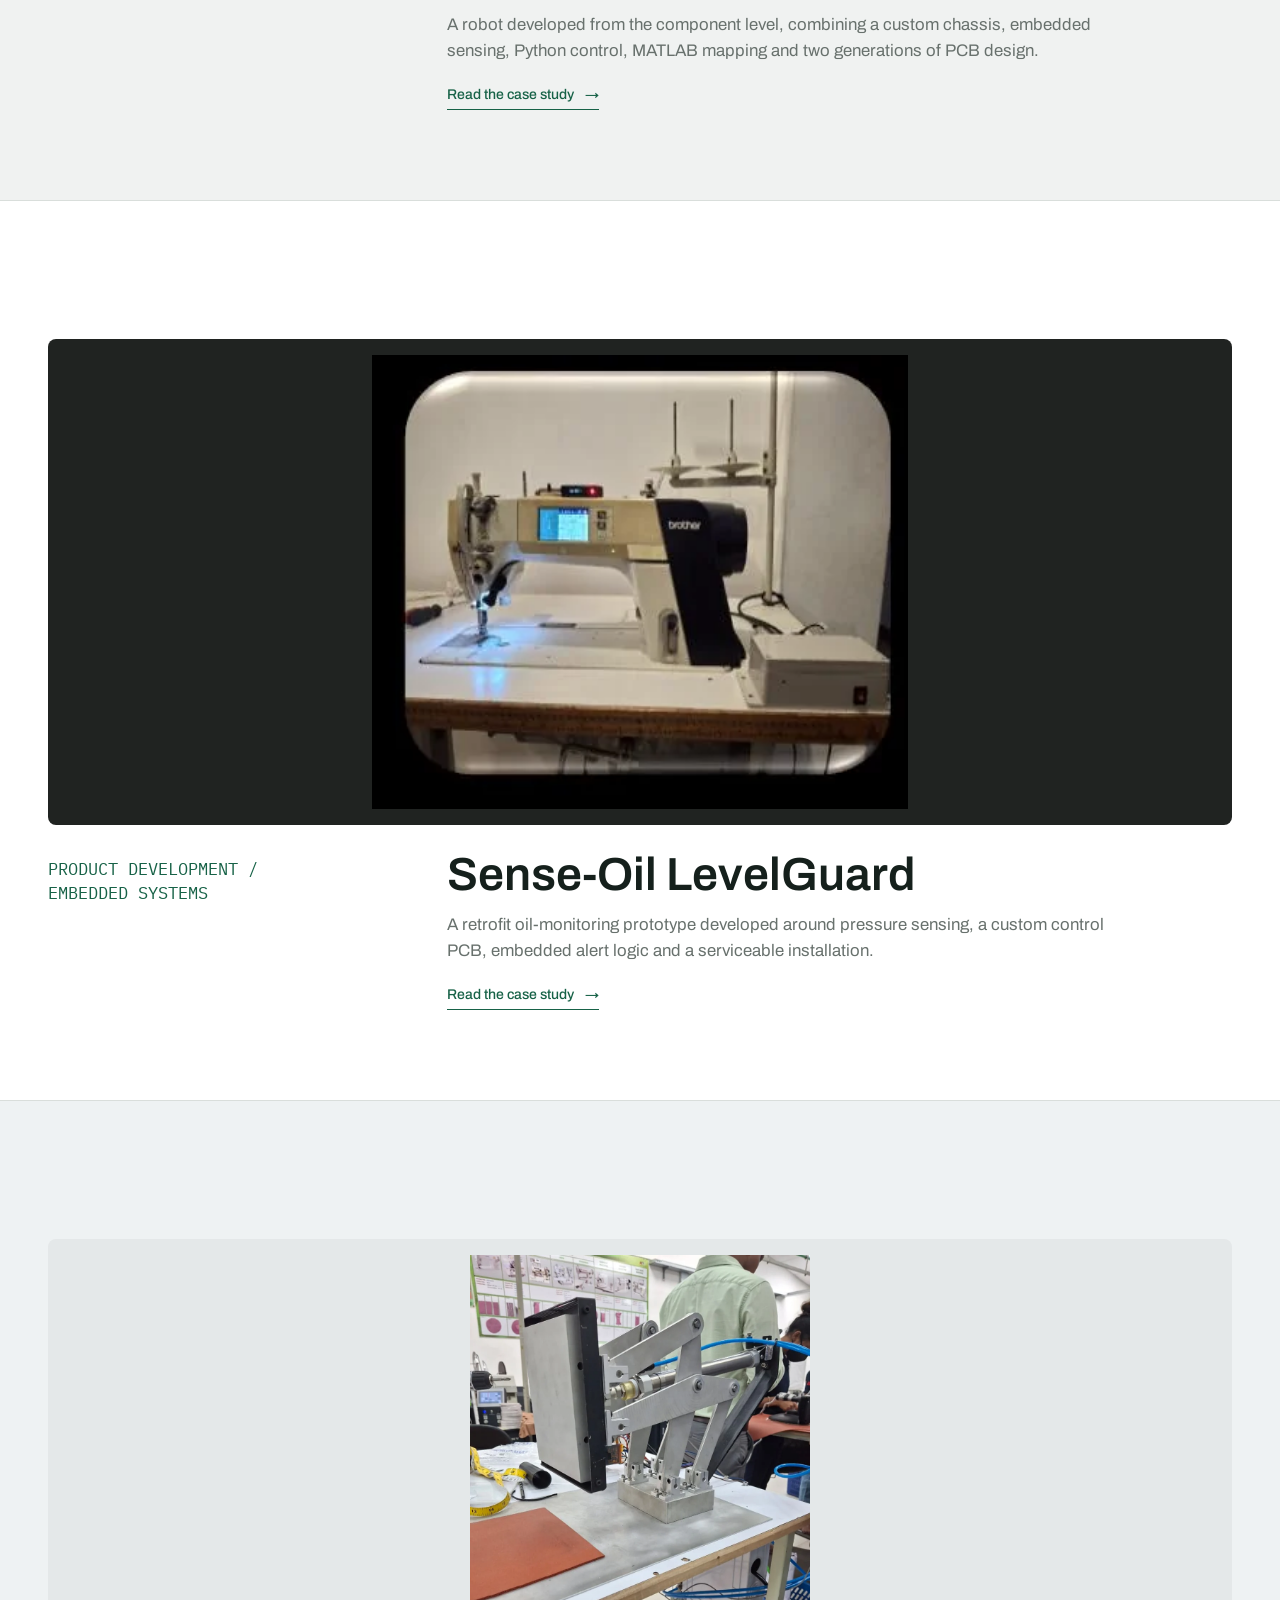
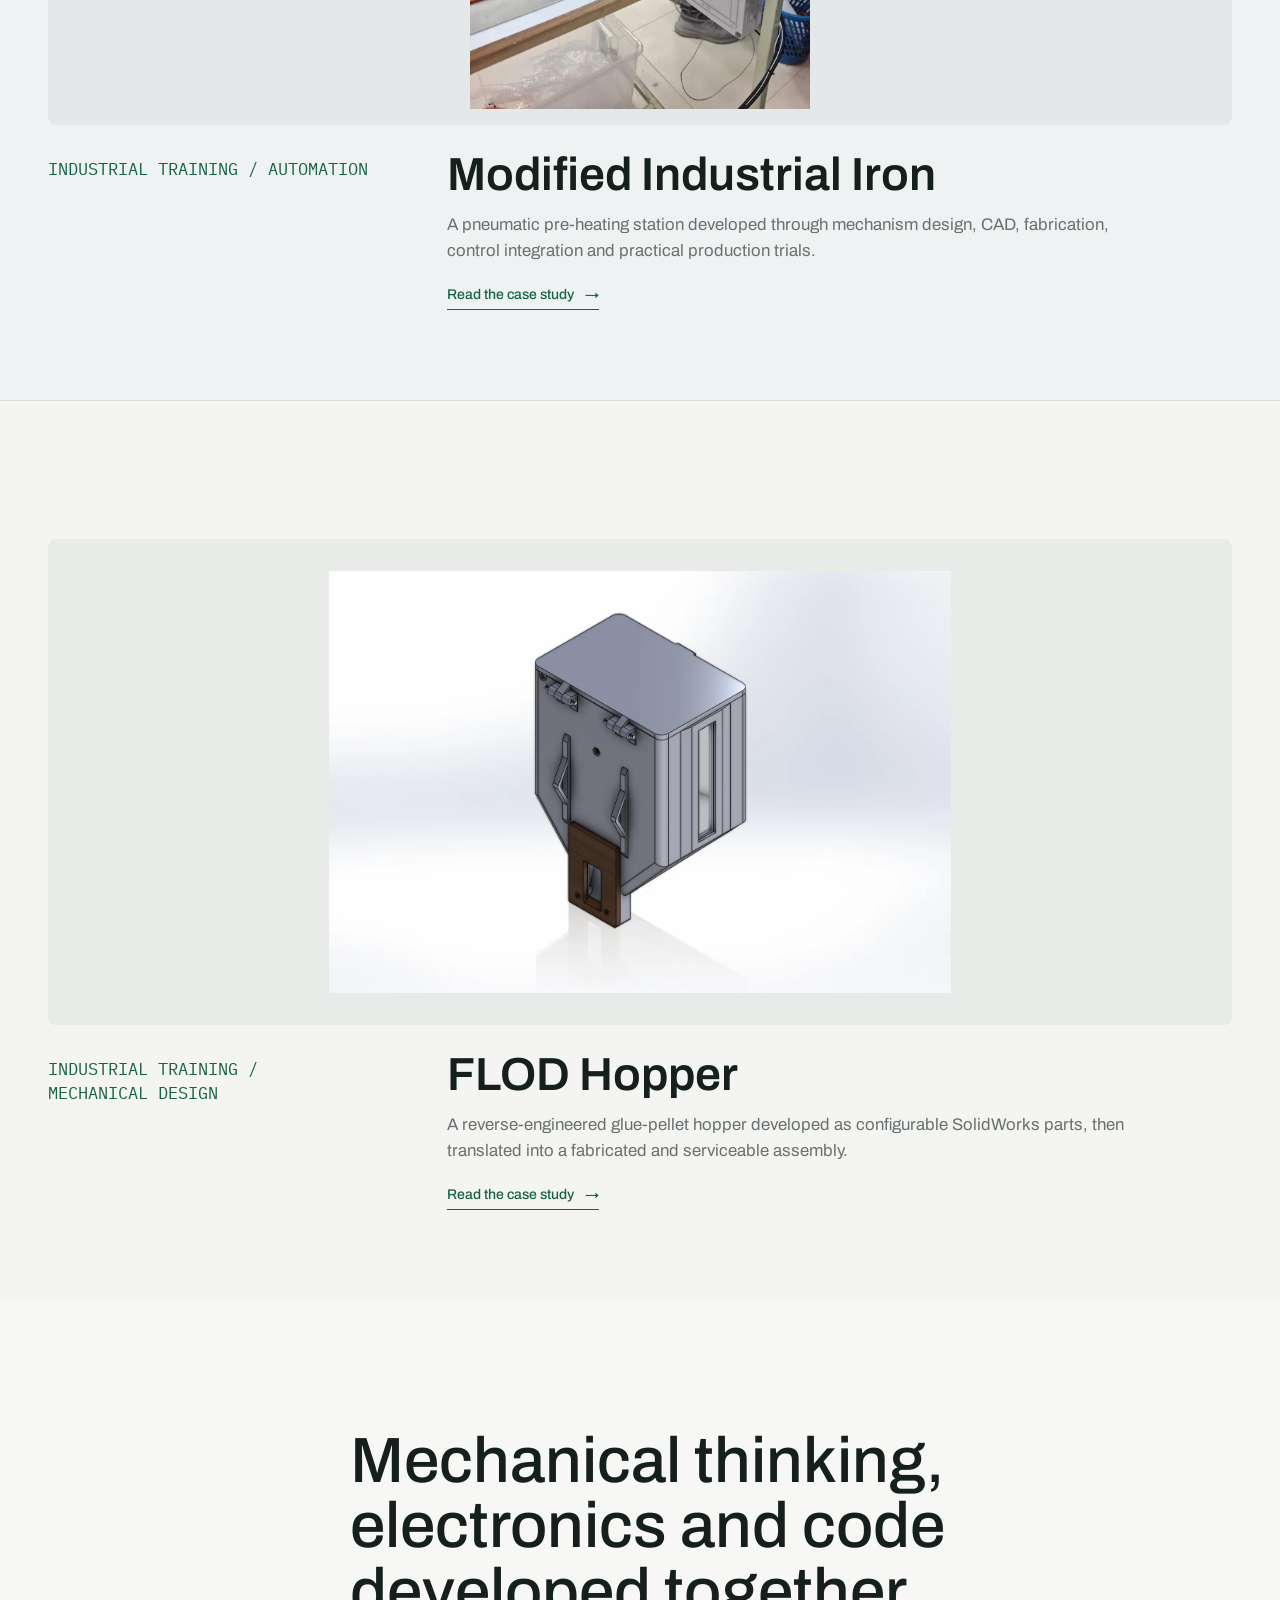
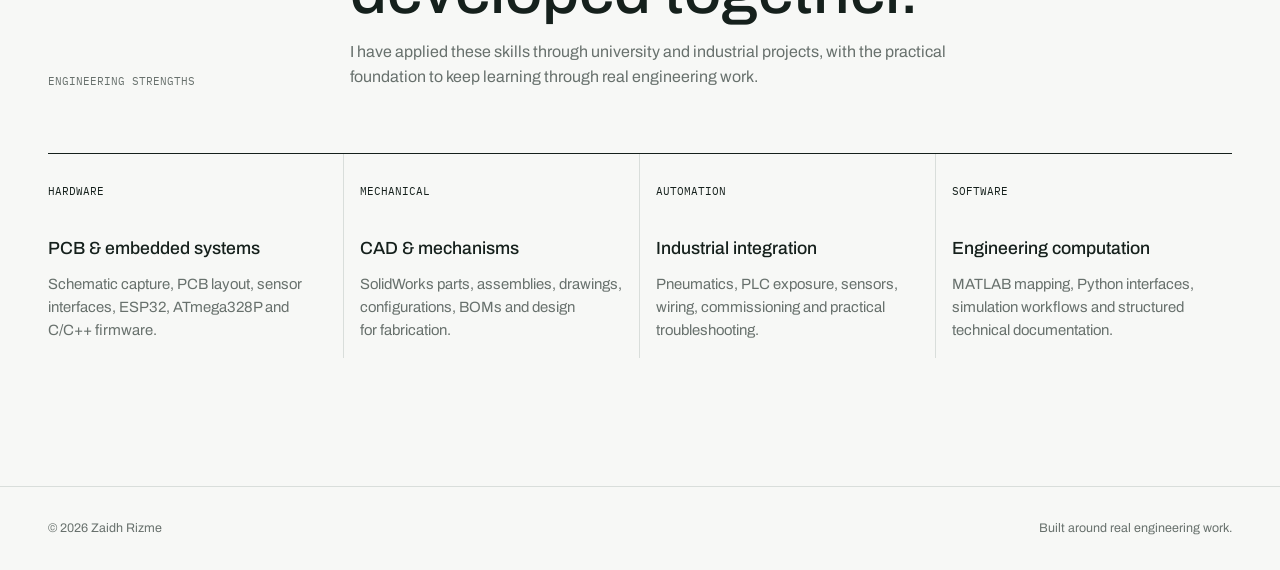
==== commit 3011abbe: "Refine floating navigation symmetry" ====
--- a/index.html
+++ b/index.html
@@ -7,7 +7,7 @@
     <meta name="theme-color" content="#f7f8f6">
     <title>Zaidh Rizme | Mechatronics & Robotics Engineer</title>
     <link rel="icon" href="favicon.ico">
-    <link rel="stylesheet" href="css/styles.css?v=20260812-2">
+    <link rel="stylesheet" href="css/styles.css?v=20260812-3">
     <script src="js/main.js?v=20260812-2" defer></script>
 </head>
 <body class="home-page">
--- a/css/styles.css
+++ b/css/styles.css
@@ -59,7 +59,8 @@
 .nav-shell {
     width: min(calc(100% - 2rem), 880px);
     min-height: 3.75rem;
-    display: flex;
+    display: grid;
+    grid-template-columns: minmax(0, 1fr) auto minmax(0, 1fr);
     align-items: center;
     gap: 1.5rem;
     padding: .4rem .45rem .4rem 1rem;
@@ -75,7 +76,7 @@
 .site-header + main { padding-top: 5.75rem; }
 .home-page .site-header + main { padding-top: 0; }
 .brand {
-    margin-right: auto;
+    justify-self: start;
     font-weight: 600;
     line-height: 1;
 }
@@ -87,7 +88,7 @@
     font-weight: 400;
     text-transform: uppercase;
 }
-.main-nav { display: flex; align-items: center; gap: 1.5rem; }
+.main-nav { display: flex; align-items: center; justify-content: center; gap: 1.5rem; }
 .main-nav a {
     position: relative;
     font-size: .88rem;
@@ -133,7 +134,7 @@
 .button.secondary { background: transparent; color: var(--ink); }
 .button.secondary:hover { background: var(--surface); }
 .button.small { min-height: 2.35rem; padding: .5rem .8rem; }
-.nav-cv { border-radius: 999px; }
+.nav-cv { justify-self: end; border-radius: 999px; }
 .button .arrow { transition: transform .22s var(--ease); }
 .button:hover .arrow { transform: translateX(3px); }
 
@@ -153,13 +154,53 @@
 
 .home-document { scroll-snap-type: y proximity; }
 .home-hero {
+    position: relative;
     min-height: 100svh;
     display: grid;
     align-items: center;
     padding: 8rem 0 4rem;
+    overflow: hidden;
     scroll-snap-align: start;
 }
-.home-hero-inner { min-width: 0; display: grid; gap: 2rem; }
+.home-hero::before {
+    content: '';
+    position: absolute;
+    top: 7rem;
+    right: max(var(--gutter), calc((100% - var(--max)) / 2));
+    bottom: 3rem;
+    left: max(var(--gutter), calc((100% - var(--max)) / 2));
+    border-top: 1px solid rgba(21, 32, 28, .12);
+    border-right: 1px solid rgba(21, 32, 28, .12);
+    pointer-events: none;
+}
+.home-hero::after {
+    content: '';
+    position: absolute;
+    right: max(var(--gutter), calc((100% - var(--max)) / 2));
+    bottom: 3rem;
+    width: 4.5rem;
+    height: 2px;
+    background: var(--forest);
+}
+.home-hero-inner { position: relative; min-width: 0; display: grid; gap: 2rem; padding-left: 2.75rem; }
+.home-hero-inner::before {
+    content: '';
+    position: absolute;
+    top: 0;
+    bottom: 0;
+    left: 0;
+    width: 1px;
+    background: rgba(21, 32, 28, .2);
+}
+.home-hero-inner::after {
+    content: '';
+    position: absolute;
+    top: 0;
+    left: -4px;
+    width: 9px;
+    height: 9px;
+    background: var(--forest);
+}
 .home-hero h1 {
     max-width: 1050px;
     margin: 0;
@@ -489,9 +530,9 @@
 .home-project.reveal.is-visible { opacity: 1; transform: none; }
 
 @media (max-width: 820px) {
-    .nav-shell { gap: .9rem; }
+    .nav-shell { grid-template-columns: auto 1fr; gap: .9rem; }
     .brand span { display: none; }
-    .main-nav { gap: .9rem; }
+    .main-nav { justify-self: end; gap: .9rem; }
     .nav-cv { display: none; }
     .home-hero h1 { font-size: 4.5rem; }
     .stage-copy { grid-template-columns: 1fr; gap: .7rem; }
@@ -525,6 +566,11 @@
     .main-nav { gap: .65rem; }
     .main-nav a { font-size: .7rem; }
     .home-hero { padding: 6.5rem 0 3rem; }
+    .home-hero::before { top: 5.5rem; bottom: 1.5rem; }
+    .home-hero::after { bottom: 1.5rem; width: 3rem; }
+    .home-hero-inner { padding-left: 0; }
+    .home-hero-inner::before,
+    .home-hero-inner::after { display: none; }
     .home-hero h1 { max-width: 100%; font-size: 2.45rem; }
     .home-hero .hero-copy { font-size: 1.05rem; line-height: 1.55; }
     .home-project { min-height: 100svh; padding: 5.5rem 0 2.5rem; }
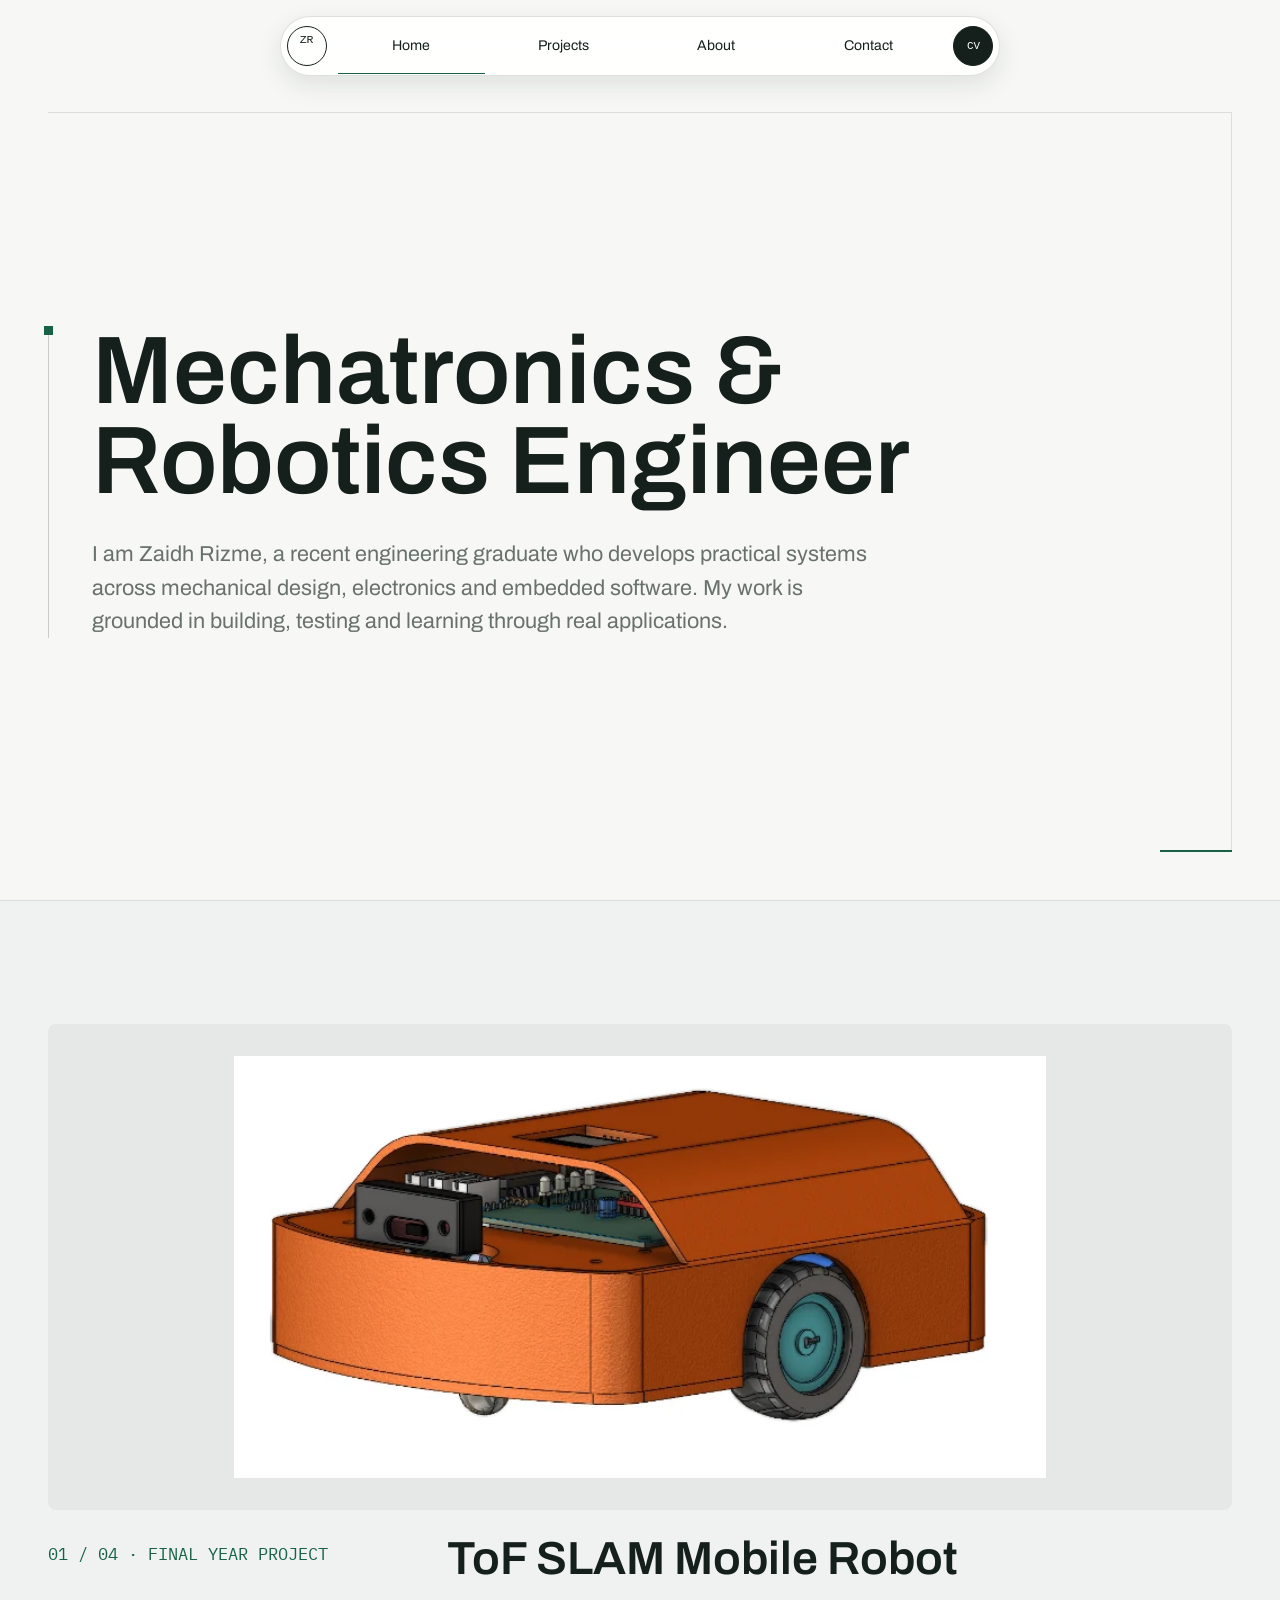
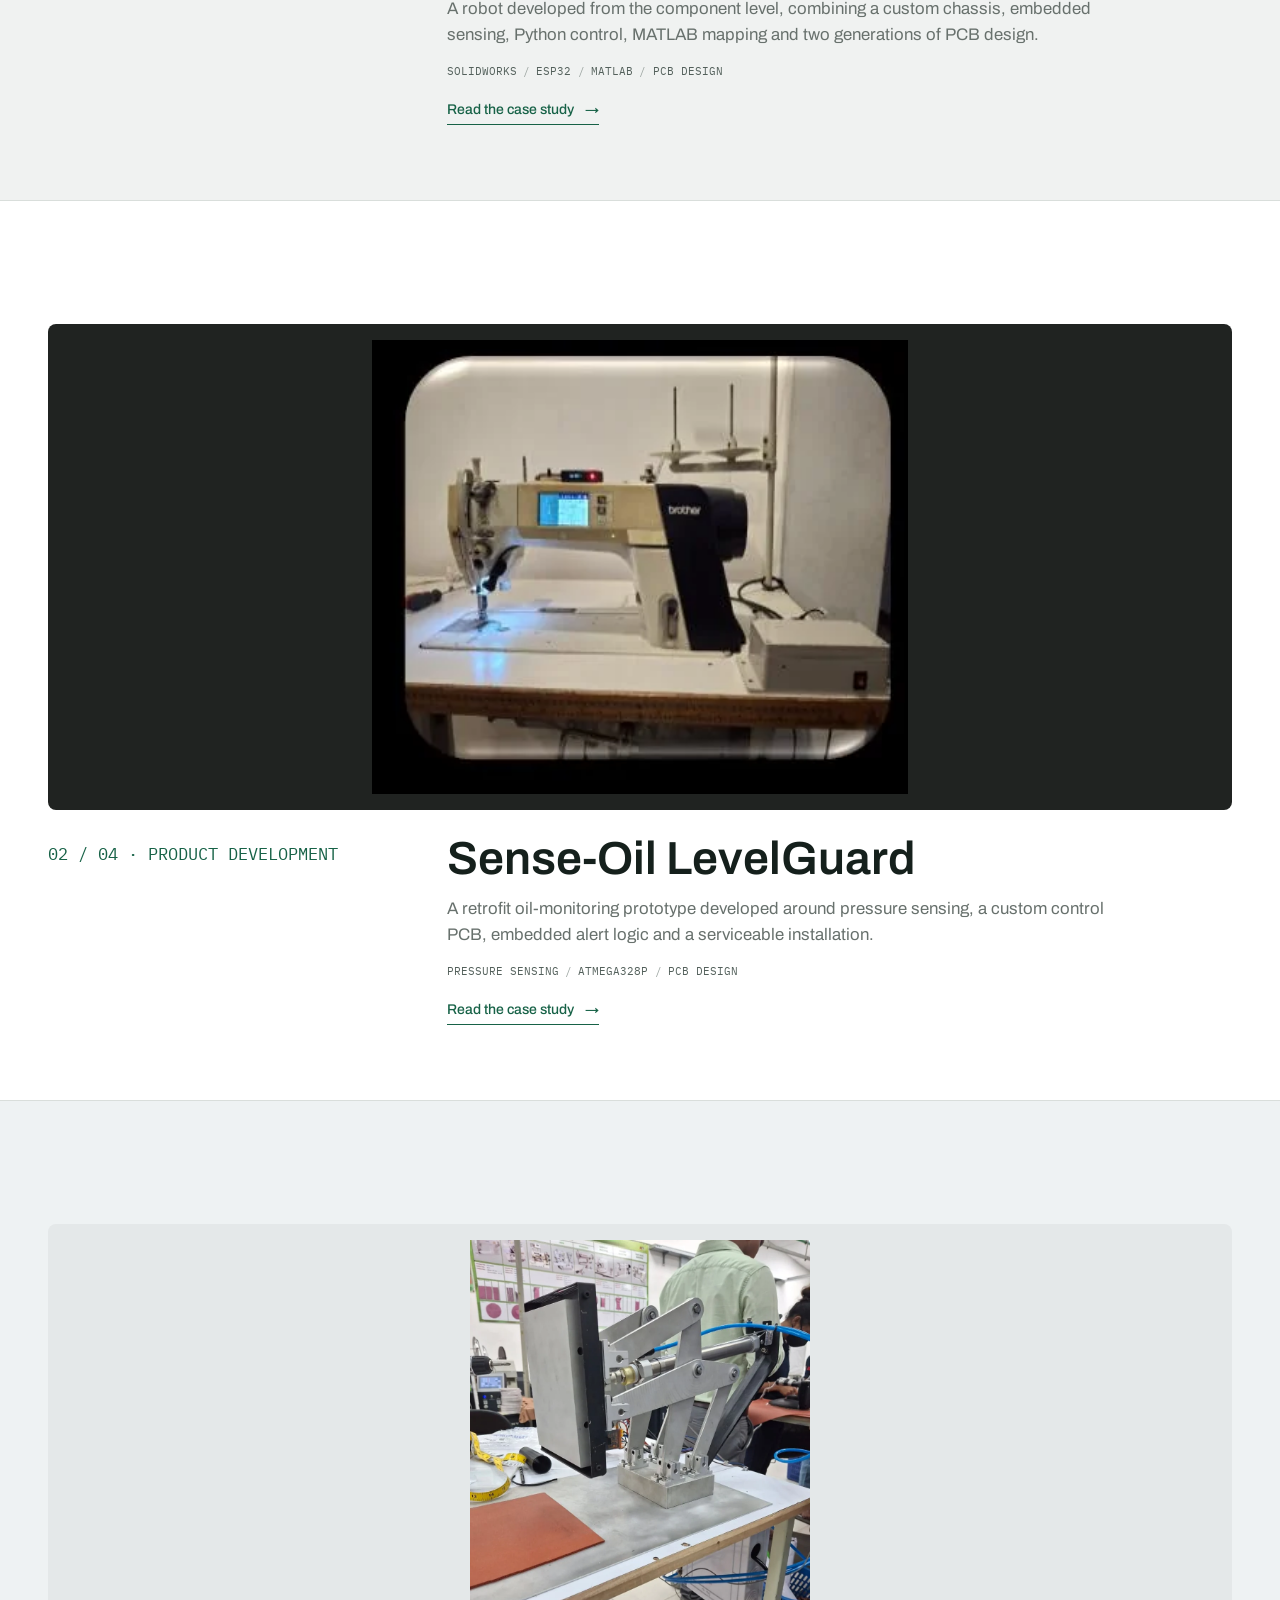
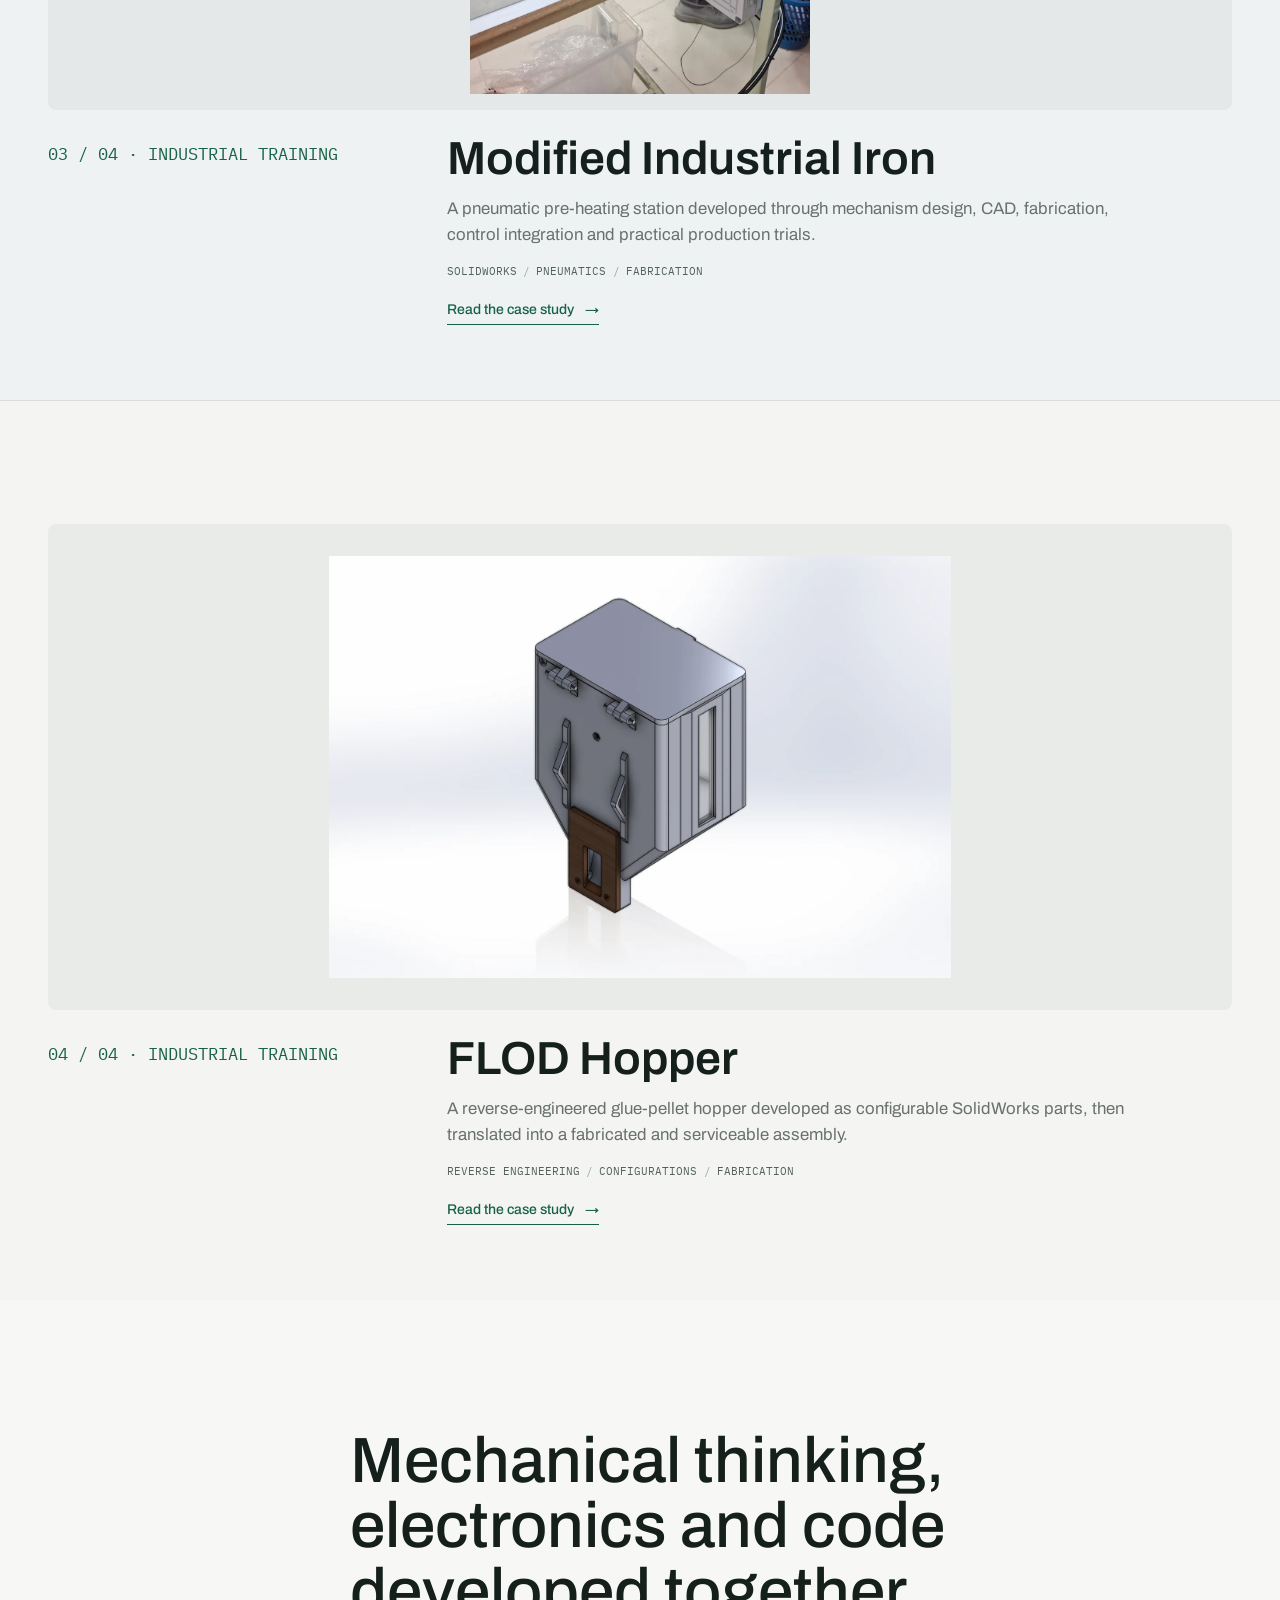
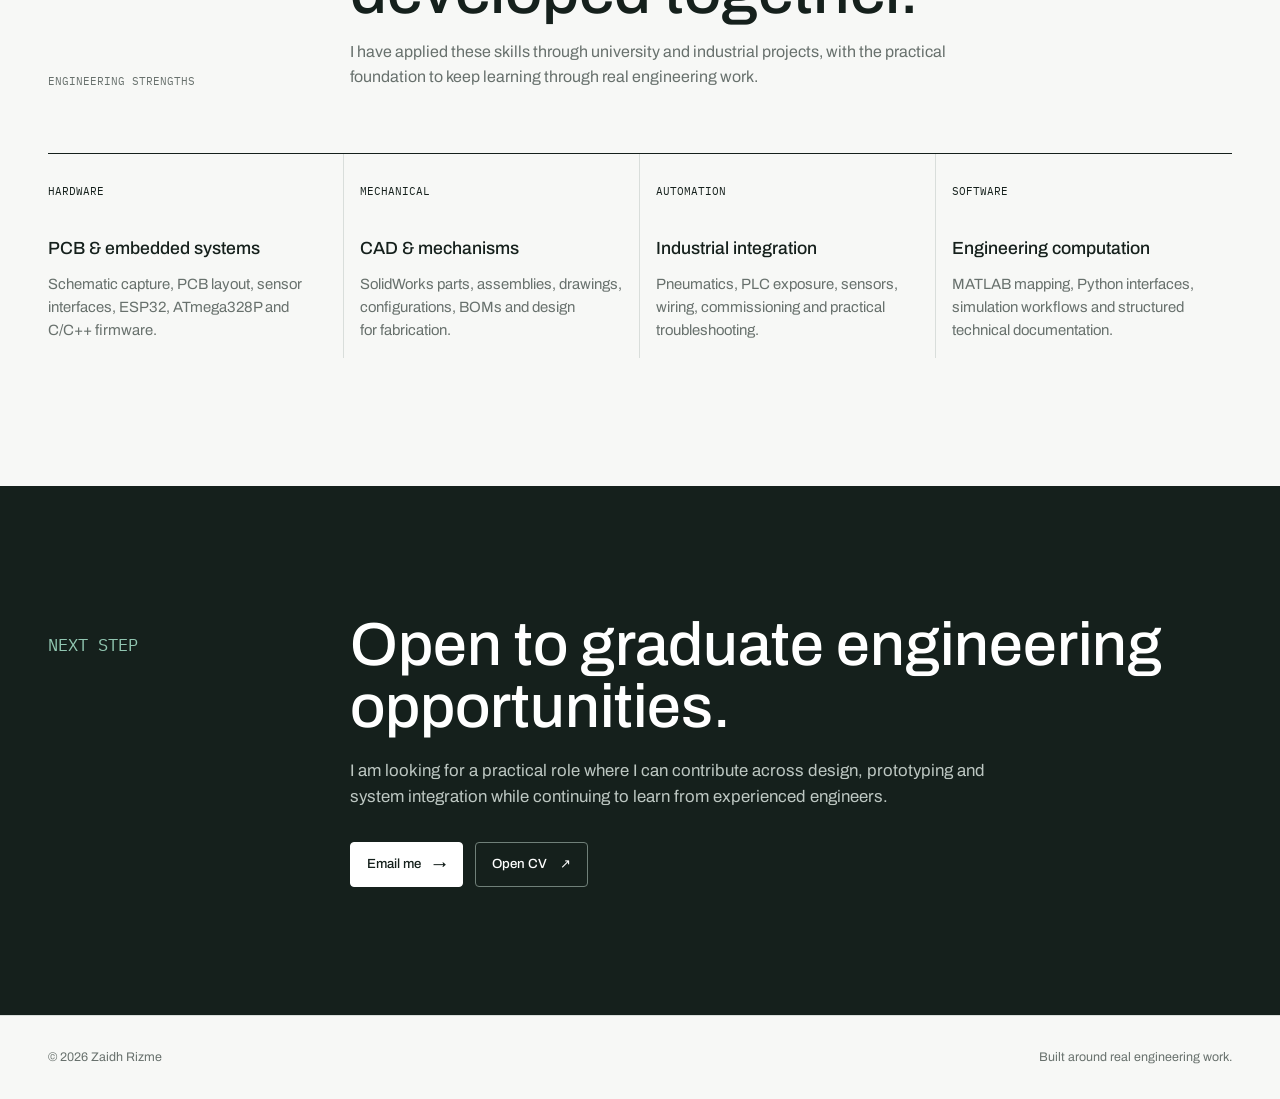
==== commit bd95282f: "Expand homepage and unify navigation symmetry" ====
--- a/index.html
+++ b/index.html
@@ -7,7 +7,7 @@
     <meta name="theme-color" content="#f7f8f6">
     <title>Zaidh Rizme | Mechatronics & Robotics Engineer</title>
     <link rel="icon" href="favicon.ico">
-    <link rel="stylesheet" href="css/styles.css?v=20260812-3">
+    <link rel="stylesheet" href="css/styles.css?v=20260812-4">
     <script src="js/main.js?v=20260812-2" defer></script>
 </head>
 <body class="home-page">
@@ -36,34 +36,38 @@
         <section class="home-project project-tof reveal" aria-labelledby="home-tof">
             <div class="shell project-stage">
                 <figure class="stage-media"><img src="images/projects/tof/robot-cad-main.webp" alt="SolidWorks CAD model of the purpose-built ToF SLAM robot" loading="lazy"></figure>
-                <div class="stage-copy"><p class="project-type">Final year project / Robotics systems</p><div><h2 id="home-tof">ToF SLAM Mobile Robot</h2><p>A robot developed from the component level, combining a custom chassis, embedded sensing, Python control, MATLAB mapping and two generations of PCB design.</p><a class="case-link" href="tof-slam.html">Read the case study <span>&rarr;</span></a></div></div>
+                <div class="stage-copy"><p class="project-type">01 / 04 &middot; Final year project</p><div><h2 id="home-tof">ToF SLAM Mobile Robot</h2><p>A robot developed from the component level, combining a custom chassis, embedded sensing, Python control, MATLAB mapping and two generations of PCB design.</p><ul class="stage-disciplines" aria-label="Project disciplines"><li>SolidWorks</li><li>ESP32</li><li>MATLAB</li><li>PCB design</li></ul><a class="case-link" href="tof-slam.html">Read the case study <span>&rarr;</span></a></div></div>
             </div>
         </section>
 
         <section class="home-project project-oil reveal" aria-labelledby="home-oil">
             <div class="shell project-stage">
                 <figure class="stage-media"><img src="images/projects/oil/oil-installed.webp" alt="Sense-Oil LevelGuard installed on an industrial sewing machine" loading="lazy"></figure>
-                <div class="stage-copy"><p class="project-type">Product development / Embedded systems</p><div><h2 id="home-oil">Sense-Oil LevelGuard</h2><p>A retrofit oil-monitoring prototype developed around pressure sensing, a custom control PCB, embedded alert logic and a serviceable installation.</p><a class="case-link" href="sense-oil.html">Read the case study <span>&rarr;</span></a></div></div>
+                <div class="stage-copy"><p class="project-type">02 / 04 &middot; Product development</p><div><h2 id="home-oil">Sense-Oil LevelGuard</h2><p>A retrofit oil-monitoring prototype developed around pressure sensing, a custom control PCB, embedded alert logic and a serviceable installation.</p><ul class="stage-disciplines" aria-label="Project disciplines"><li>Pressure sensing</li><li>ATmega328P</li><li>PCB design</li></ul><a class="case-link" href="sense-oil.html">Read the case study <span>&rarr;</span></a></div></div>
             </div>
         </section>
 
         <section class="home-project project-iron reveal" aria-labelledby="home-iron">
             <div class="shell project-stage">
                 <figure class="stage-media"><img src="images/projects/iron/iron-prototype.webp" alt="Pneumatic mechanism of the modified industrial iron prototype" loading="lazy"></figure>
-                <div class="stage-copy"><p class="project-type">Industrial training / Automation</p><div><h2 id="home-iron">Modified Industrial Iron</h2><p>A pneumatic pre-heating station developed through mechanism design, CAD, fabrication, control integration and practical production trials.</p><a class="case-link" href="modified-iron.html">Read the case study <span>&rarr;</span></a></div></div>
+                <div class="stage-copy"><p class="project-type">03 / 04 &middot; Industrial training</p><div><h2 id="home-iron">Modified Industrial Iron</h2><p>A pneumatic pre-heating station developed through mechanism design, CAD, fabrication, control integration and practical production trials.</p><ul class="stage-disciplines" aria-label="Project disciplines"><li>SolidWorks</li><li>Pneumatics</li><li>Fabrication</li></ul><a class="case-link" href="modified-iron.html">Read the case study <span>&rarr;</span></a></div></div>
             </div>
         </section>
 
         <section class="home-project project-hopper reveal" aria-labelledby="home-hopper">
             <div class="shell project-stage">
                 <figure class="stage-media"><img src="images/projects/hopper/hopper-cad.webp?v=20260808-3" alt="SolidWorks assembly of the configurable FLOD hopper" loading="lazy"></figure>
-                <div class="stage-copy"><p class="project-type">Industrial training / Mechanical design</p><div><h2 id="home-hopper">FLOD Hopper</h2><p>A reverse-engineered glue-pellet hopper developed as configurable SolidWorks parts, then translated into a fabricated and serviceable assembly.</p><a class="case-link" href="flod-hopper.html">Read the case study <span>&rarr;</span></a></div></div>
+                <div class="stage-copy"><p class="project-type">04 / 04 &middot; Industrial training</p><div><h2 id="home-hopper">FLOD Hopper</h2><p>A reverse-engineered glue-pellet hopper developed as configurable SolidWorks parts, then translated into a fabricated and serviceable assembly.</p><ul class="stage-disciplines" aria-label="Project disciplines"><li>Reverse engineering</li><li>Configurations</li><li>Fabrication</li></ul><a class="case-link" href="flod-hopper.html">Read the case study <span>&rarr;</span></a></div></div>
             </div>
         </section>
 
         <section class="home-capabilities" aria-labelledby="capabilities">
             <div class="shell"><div class="section-head"><p class="section-label">Engineering strengths</p><div><h2 id="capabilities">Mechanical thinking, electronics and code developed together.</h2><p>I have applied these skills through university and industrial projects, with the practical foundation to keep learning through real engineering work.</p></div></div><div class="capability-grid"><article class="capability"><span class="card-index">Hardware</span><h3>PCB &amp; embedded systems</h3><p>Schematic capture, PCB layout, sensor interfaces, ESP32, ATmega328P and C/C++ firmware.</p></article><article class="capability"><span class="card-index">Mechanical</span><h3>CAD &amp; mechanisms</h3><p>SolidWorks parts, assemblies, drawings, configurations, BOMs and design for fabrication.</p></article><article class="capability"><span class="card-index">Automation</span><h3>Industrial integration</h3><p>Pneumatics, PLC exposure, sensors, wiring, commissioning and practical troubleshooting.</p></article><article class="capability"><span class="card-index">Software</span><h3>Engineering computation</h3><p>MATLAB mapping, Python interfaces, simulation workflows and structured technical documentation.</p></article></div></div>
         </section>
+
+        <section class="home-contact" aria-labelledby="home-contact-title">
+            <div class="shell home-contact-layout"><p class="section-label">Next step</p><div><h2 id="home-contact-title">Open to graduate engineering opportunities.</h2><p>I am looking for a practical role where I can contribute across design, prototyping and system integration while continuing to learn from experienced engineers.</p><div class="home-contact-actions"><a class="button contact-button" href="mailto:rizme.zaidh@gmail.com">Email me <span class="arrow">&rarr;</span></a><a class="button contact-button secondary" href="Zaidh-Rizme-CV.pdf" target="_blank" rel="noopener">Open CV <span class="arrow">&nearr;</span></a></div></div></div>
+        </section>
     </main>
 
     <footer class="site-footer"><div class="shell footer-row"><p>&copy; <span data-year>2026</span> Zaidh Rizme</p><p>Built around real engineering work.</p></div></footer>
--- a/css/styles.css
+++ b/css/styles.css
@@ -57,13 +57,13 @@
     margin-inline: auto;
 }
 .nav-shell {
-    width: min(calc(100% - 2rem), 880px);
+    width: min(calc(100% - 2rem), 720px);
     min-height: 3.75rem;
     display: grid;
-    grid-template-columns: minmax(0, 1fr) auto minmax(0, 1fr);
+    grid-template-columns: 2.5rem minmax(0, 1fr) 2.5rem;
     align-items: center;
-    gap: 1.5rem;
-    padding: .4rem .45rem .4rem 1rem;
+    gap: .7rem;
+    padding: .35rem;
     border: 1px solid rgba(21, 32, 28, .14);
     border-radius: 999px;
     background: rgba(255, 255, 255, .9);
@@ -77,20 +77,25 @@
 .home-page .site-header + main { padding-top: 0; }
 .brand {
     justify-self: start;
+    width: 2.5rem;
+    height: 2.5rem;
+    display: grid;
+    place-items: center;
+    border: 1px solid var(--ink);
+    border-radius: 50%;
+    font-size: 0;
     font-weight: 600;
     line-height: 1;
 }
+.brand::before { content: 'ZR'; font: 500 .72rem/1 'IBM Plex Mono', monospace; }
 .brand span {
-    display: block;
-    margin-top: .35rem;
-    color: var(--muted);
-    font: .63rem/1 'IBM Plex Mono', monospace;
-    font-weight: 400;
-    text-transform: uppercase;
-}
-.main-nav { display: flex; align-items: center; justify-content: center; gap: 1.5rem; }
+    display: none;
+}
+.main-nav { min-width: 0; display: grid; grid-template-columns: repeat(4, minmax(0, 1fr)); align-items: center; justify-content: center; gap: .35rem; }
 .main-nav a {
     position: relative;
+    padding: .65rem .35rem;
+    text-align: center;
     font-size: .88rem;
 }
 .main-nav a::after {
@@ -134,7 +139,8 @@
 .button.secondary { background: transparent; color: var(--ink); }
 .button.secondary:hover { background: var(--surface); }
 .button.small { min-height: 2.35rem; padding: .5rem .8rem; }
-.nav-cv { justify-self: end; border-radius: 999px; }
+.button.nav-cv { width: 2.5rem; height: 2.5rem; min-height: 0; justify-self: end; padding: 0; border-radius: 50%; font: 500 .68rem/1 'IBM Plex Mono', monospace; }
+.nav-cv .arrow { display: none; }
 .button .arrow { transition: transform .22s var(--ease); }
 .button:hover .arrow { transform: translateX(3px); }
 
@@ -324,10 +330,22 @@
 .stage-copy .project-type { padding-top: .45rem; color: var(--forest); }
 .stage-copy h2 { max-width: 780px; margin: 0 0 .8rem; font-size: 2.9rem; line-height: 1.03; font-weight: 600; }
 .stage-copy p { max-width: 680px; margin: 0; color: var(--muted); font-size: 1.05rem; }
+.stage-disciplines { display: flex; flex-wrap: wrap; gap: .4rem; margin: 1rem 0 0; padding: 0; list-style: none; color: #53605b; font: .67rem/1.4 'IBM Plex Mono', monospace; text-transform: uppercase; }
+.stage-disciplines li + li::before { content: '/'; margin-right: .4rem; color: #9ca5a1; }
 .case-link { display: inline-flex; align-items: center; gap: .7rem; margin-top: 1.25rem; padding-bottom: .2rem; border-bottom: 1px solid currentColor; color: var(--forest); font-size: .88rem; font-weight: 500; }
 .case-link span { transition: transform .22s var(--ease); }
 .case-link:hover span { transform: translateX(5px); }
 .home-capabilities { padding: 8rem 0; scroll-snap-align: start; }
+.home-contact { padding: 8rem 0; background: var(--ink); color: white; scroll-snap-align: start; }
+.home-contact-layout { display: grid; grid-template-columns: minmax(10rem, .55fr) 1.8fr; gap: 2rem; align-items: start; }
+.home-contact .section-label { color: #91c6b1; }
+.home-contact h2 { max-width: 860px; margin: 0; font-size: 3.8rem; line-height: 1.02; font-weight: 500; }
+.home-contact p { max-width: 680px; margin: 1.25rem 0 0; color: #bdc7c2; font-size: 1.05rem; }
+.home-contact-actions { display: flex; flex-wrap: wrap; gap: .75rem; margin-top: 2rem; }
+.contact-button { border-color: white; background: white; color: var(--ink); }
+.contact-button:hover { border-color: #91c6b1; background: #91c6b1; color: var(--ink); }
+.contact-button.secondary { border-color: #708079; color: white; }
+.contact-button.secondary:hover { border-color: white; background: transparent; color: white; }
 
 .capability-grid { display: grid; grid-template-columns: repeat(4, 1fr); border-top: 1px solid var(--ink); }
 .capability { padding: 1.5rem 1rem 1rem 0; border-right: 1px solid var(--line); }
@@ -530,17 +548,19 @@
 .home-project.reveal.is-visible { opacity: 1; transform: none; }
 
 @media (max-width: 820px) {
-    .nav-shell { grid-template-columns: auto 1fr; gap: .9rem; }
-    .brand span { display: none; }
-    .main-nav { justify-self: end; gap: .9rem; }
-    .nav-cv { display: none; }
+    .nav-shell { grid-template-columns: 2.35rem minmax(0, 1fr) 2.35rem; gap: .5rem; }
+    .brand { width: 2.35rem; height: 2.35rem; }
+    .main-nav { justify-self: stretch; gap: 0; }
+    .main-nav a { font-size: .78rem; }
+    .button.nav-cv { width: 2.35rem; height: 2.35rem; }
     .home-hero h1 { font-size: 4.5rem; }
     .stage-copy { grid-template-columns: 1fr; gap: .7rem; }
     .stage-copy .project-type { padding-top: 0; }
     .stage-copy h2 { font-size: 2.55rem; }
     .section-head,
     .case-layout,
-    .about-grid { grid-template-columns: 1fr; }
+    .about-grid,
+    .home-contact-layout { grid-template-columns: 1fr; }
     .project-grid { grid-template-columns: 1fr; }
     .capability-grid { grid-template-columns: 1fr 1fr; }
     .capability:nth-child(2) { border-right: 0; }
@@ -561,10 +581,10 @@
 
 @media (max-width: 560px) {
     .site-header { top: .55rem; }
-    .nav-shell { width: calc(100% - 1rem); min-height: 3.45rem; gap: .65rem; padding: .3rem .65rem; }
-    .brand { font-size: .84rem; }
-    .main-nav { gap: .65rem; }
-    .main-nav a { font-size: .7rem; }
+    .nav-shell { width: calc(100% - 1rem); min-height: 3.45rem; grid-template-columns: 2.2rem minmax(0, 1fr) 2.2rem; gap: .2rem; padding: .3rem; }
+    .brand { width: 2.2rem; height: 2.2rem; }
+    .main-nav a { padding-inline: .15rem; font-size: .67rem; }
+    .button.nav-cv { width: 2.2rem; height: 2.2rem; font-size: .62rem; }
     .home-hero { padding: 6.5rem 0 3rem; }
     .home-hero::before { top: 5.5rem; bottom: 1.5rem; }
     .home-hero::after { bottom: 1.5rem; width: 3rem; }
@@ -581,6 +601,8 @@
     .stage-copy h2 { font-size: 2.15rem; }
     .stage-copy p { font-size: .96rem; }
     .home-capabilities { padding: 5.5rem 0; }
+    .home-contact { padding: 5.5rem 0; }
+    .home-contact h2 { font-size: 2.45rem; }
     .hero-visual { height: 260px; margin-top: 1.25rem; }
     .project-content { grid-template-columns: 1fr; }
     .project-link { display: none; }
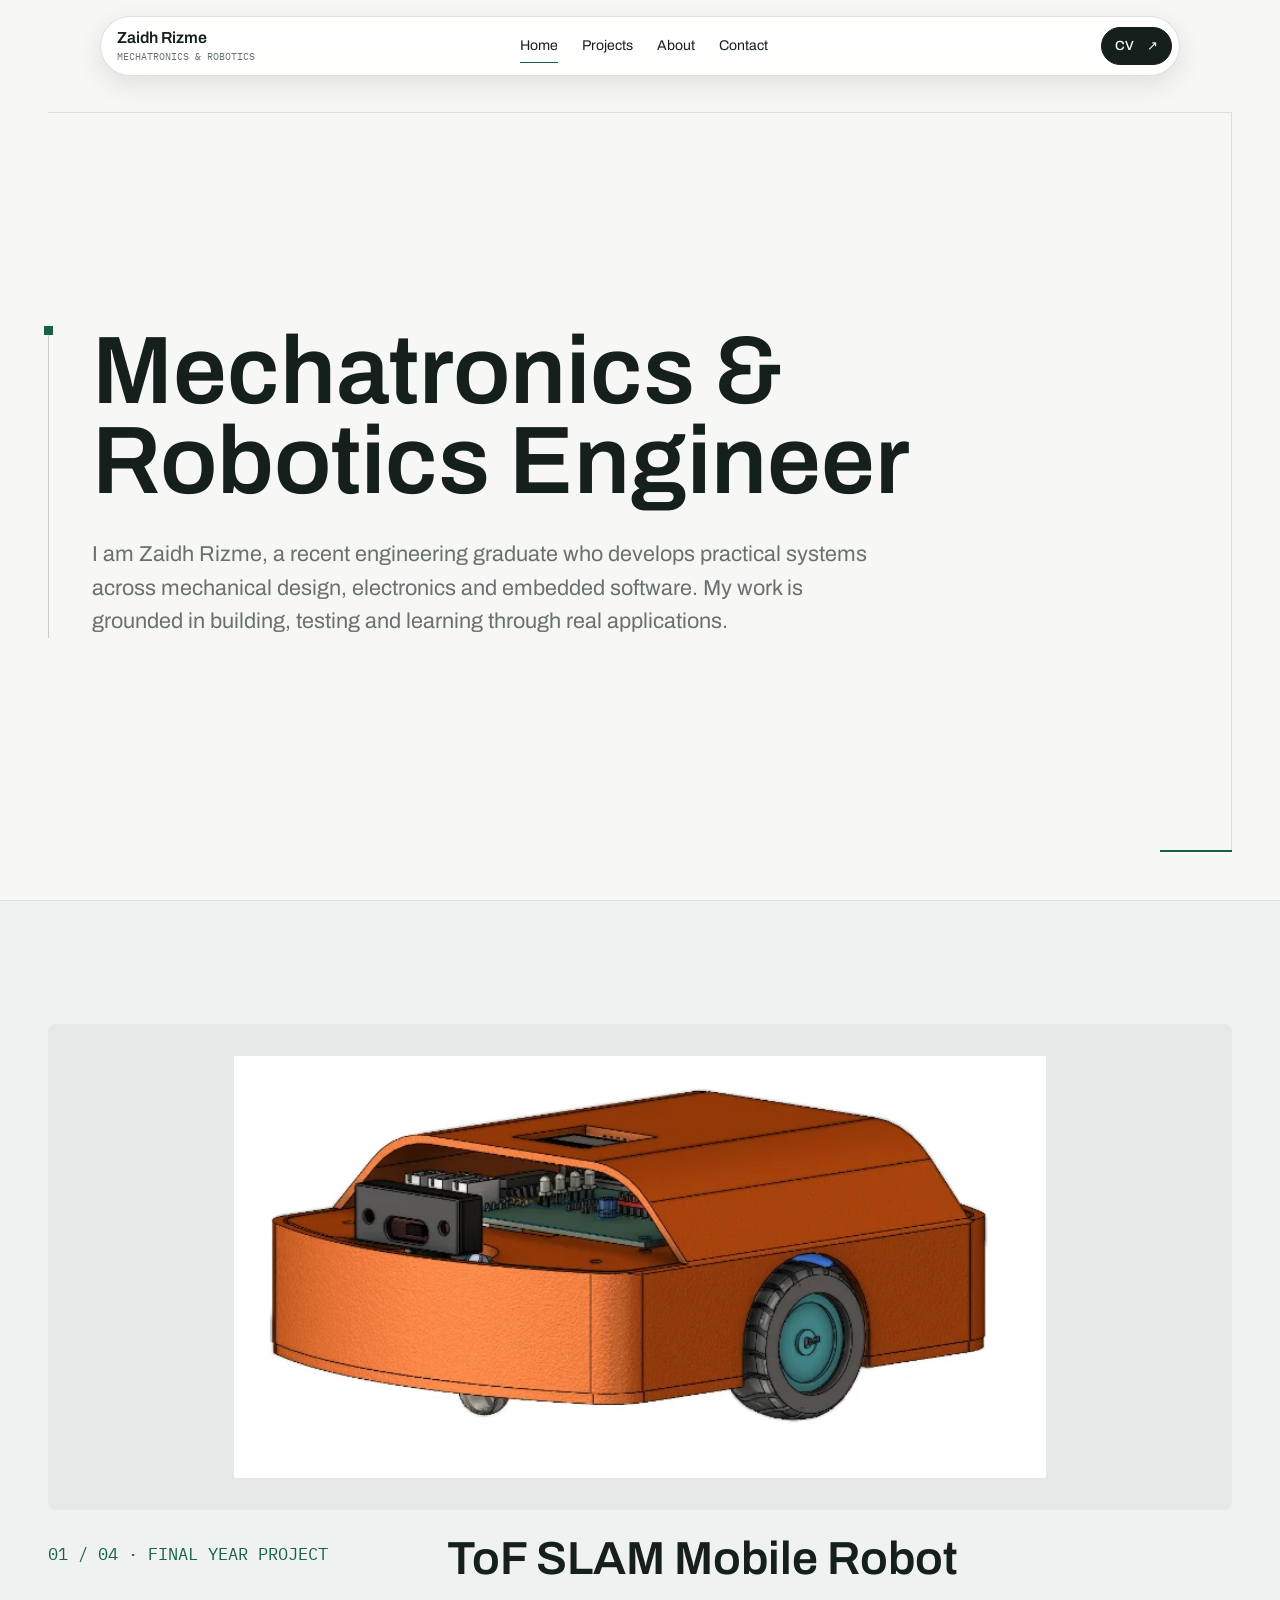
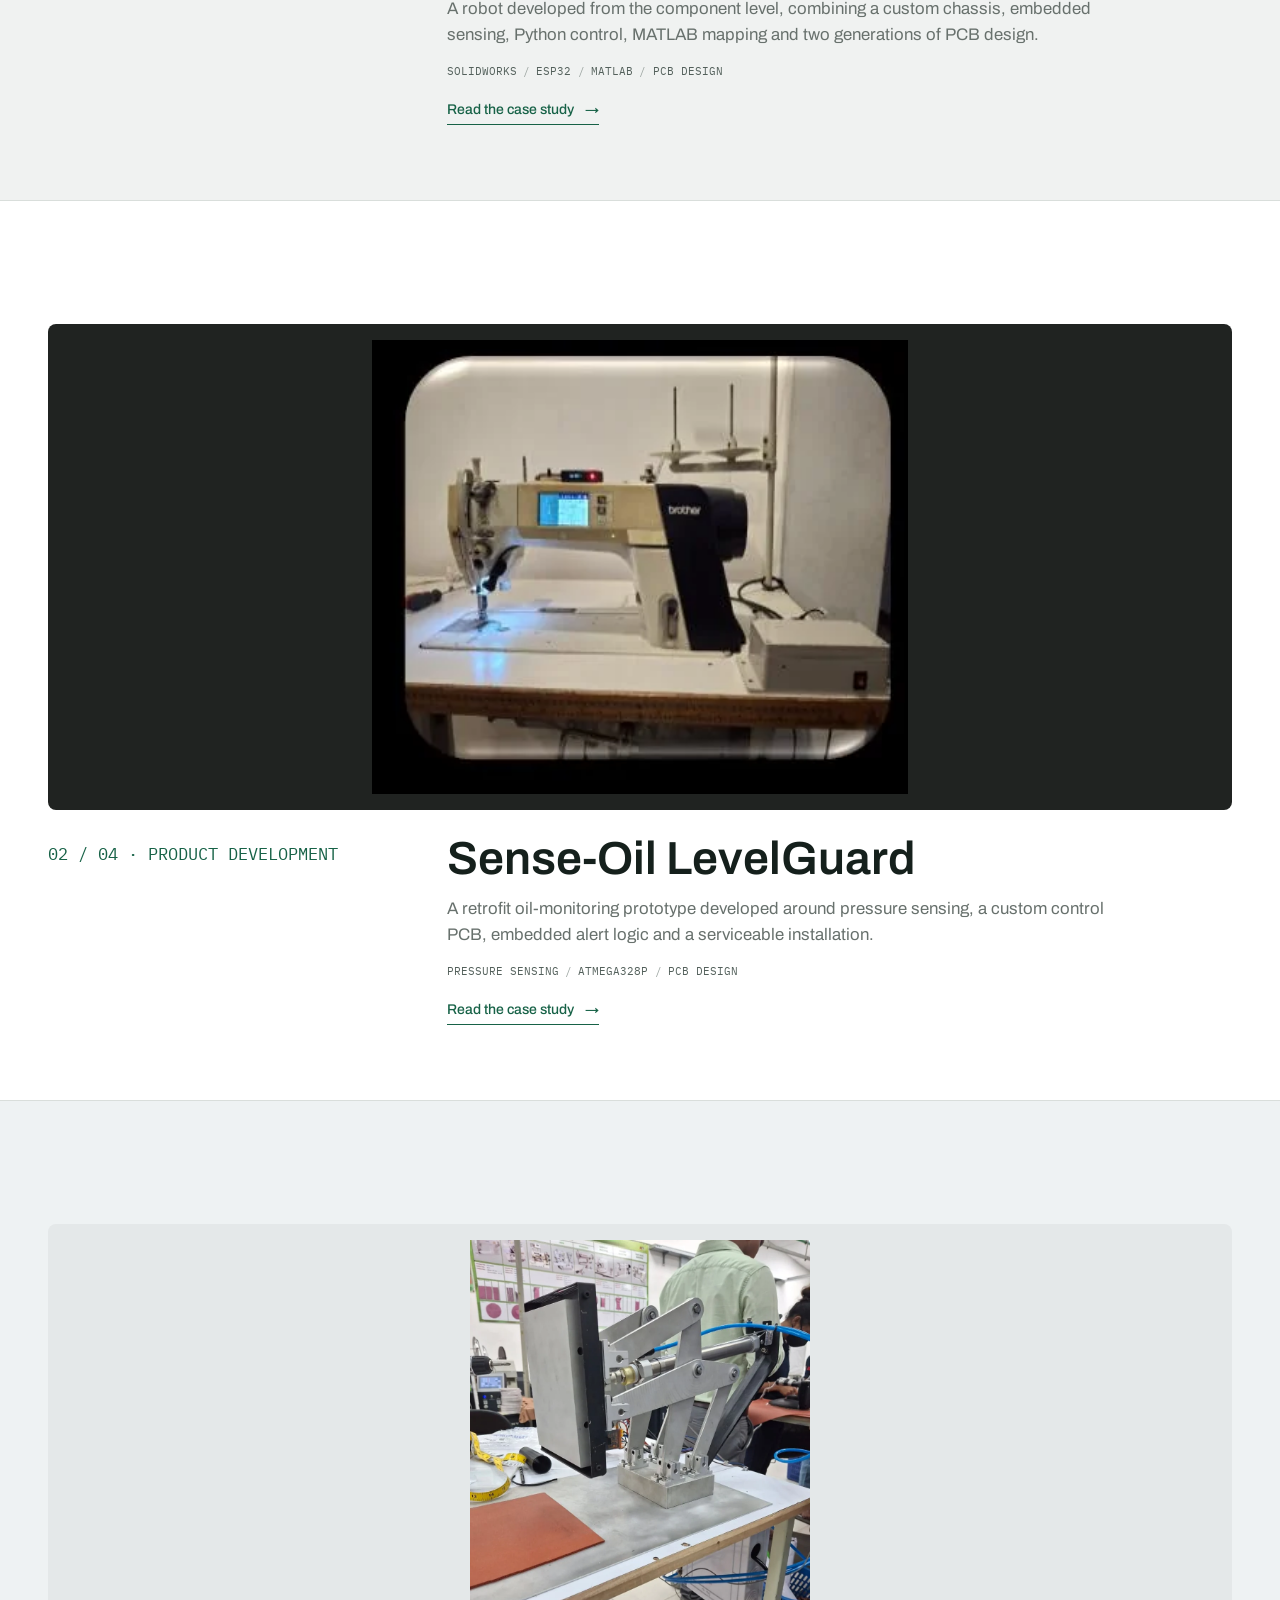
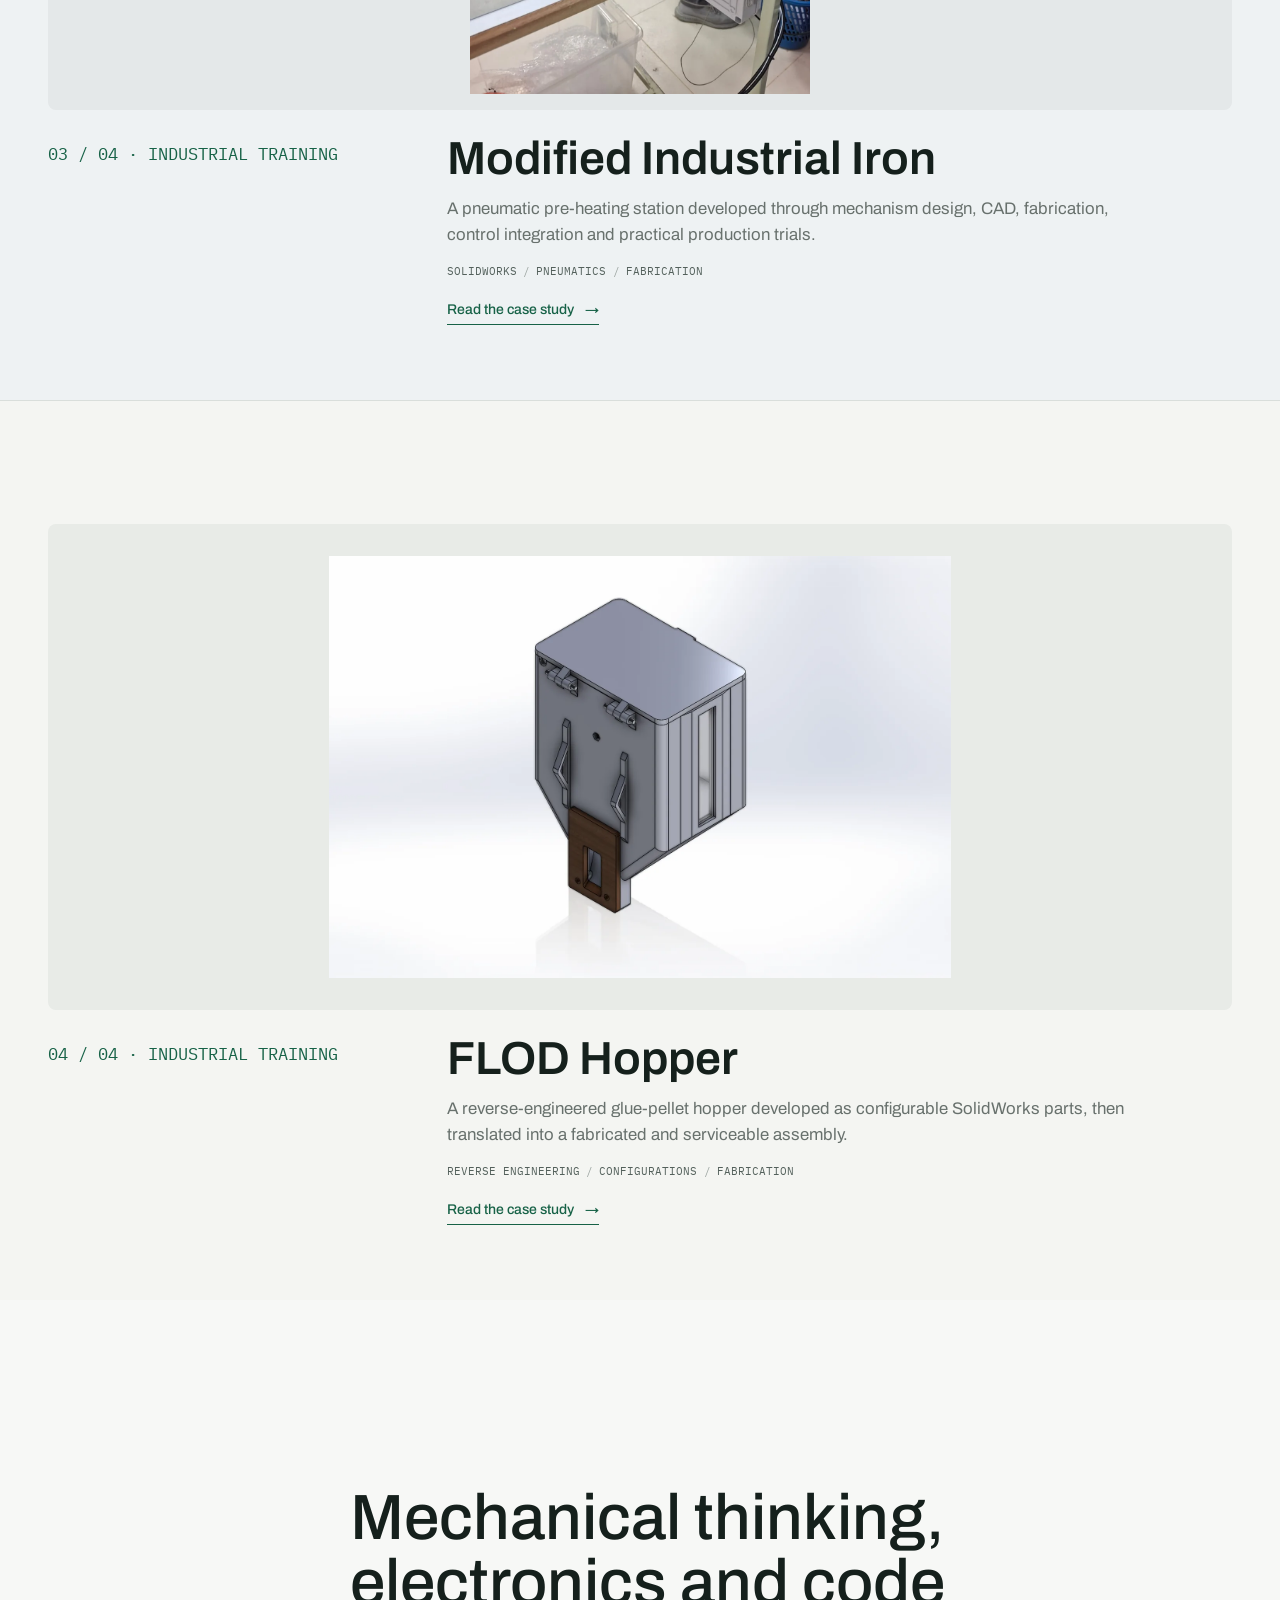
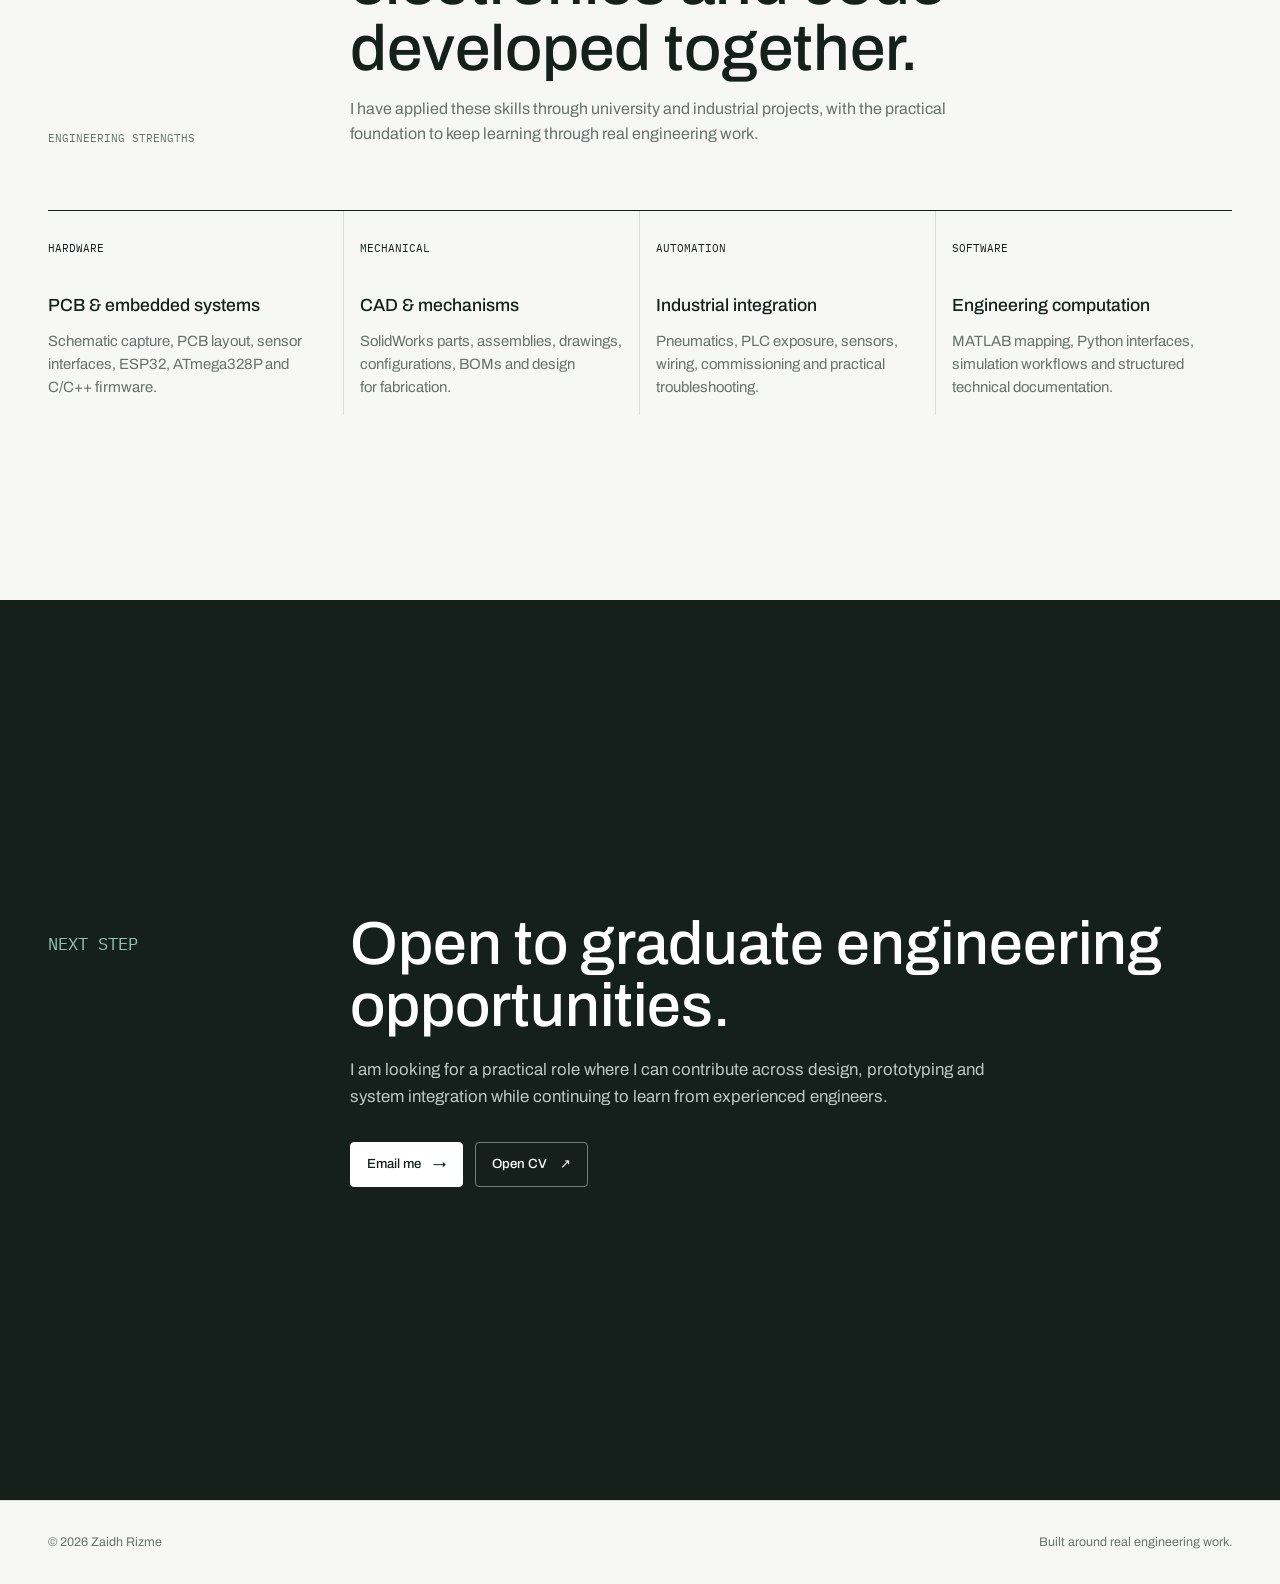
==== commit 03d6a0d8: "Make portfolio sections full viewport" ====
--- a/index.html
+++ b/index.html
@@ -7,7 +7,7 @@
     <meta name="theme-color" content="#f7f8f6">
     <title>Zaidh Rizme | Mechatronics & Robotics Engineer</title>
     <link rel="icon" href="favicon.ico">
-    <link rel="stylesheet" href="css/styles.css?v=20260812-4">
+    <link rel="stylesheet" href="css/styles.css?v=20260812-5">
     <script src="js/main.js?v=20260812-2" defer></script>
 </head>
 <body class="home-page">
--- a/css/styles.css
+++ b/css/styles.css
@@ -16,7 +16,7 @@
 }
 
 * { box-sizing: border-box; }
-html { scroll-behavior: smooth; }
+html { scroll-behavior: smooth; scroll-snap-type: y proximity; }
 body {
     margin: 0;
     background: var(--paper);
@@ -57,13 +57,13 @@
     margin-inline: auto;
 }
 .nav-shell {
-    width: min(calc(100% - 2rem), 720px);
+    width: min(calc(100% - 2rem), 1080px);
     min-height: 3.75rem;
     display: grid;
-    grid-template-columns: 2.5rem minmax(0, 1fr) 2.5rem;
+    grid-template-columns: minmax(0, 1fr) auto minmax(0, 1fr);
     align-items: center;
-    gap: .7rem;
-    padding: .35rem;
+    gap: 1.5rem;
+    padding: .4rem .45rem .4rem 1rem;
     border: 1px solid rgba(21, 32, 28, .14);
     border-radius: 999px;
     background: rgba(255, 255, 255, .9);
@@ -77,25 +77,20 @@
 .home-page .site-header + main { padding-top: 0; }
 .brand {
     justify-self: start;
-    width: 2.5rem;
-    height: 2.5rem;
-    display: grid;
-    place-items: center;
-    border: 1px solid var(--ink);
-    border-radius: 50%;
-    font-size: 0;
     font-weight: 600;
     line-height: 1;
 }
-.brand::before { content: 'ZR'; font: 500 .72rem/1 'IBM Plex Mono', monospace; }
 .brand span {
-    display: none;
-}
-.main-nav { min-width: 0; display: grid; grid-template-columns: repeat(4, minmax(0, 1fr)); align-items: center; justify-content: center; gap: .35rem; }
+    display: block;
+    margin-top: .35rem;
+    color: var(--muted);
+    font: .63rem/1 'IBM Plex Mono', monospace;
+    font-weight: 400;
+    text-transform: uppercase;
+}
+.main-nav { display: flex; align-items: center; justify-content: center; gap: 1.5rem; }
 .main-nav a {
     position: relative;
-    padding: .65rem .35rem;
-    text-align: center;
     font-size: .88rem;
 }
 .main-nav a::after {
@@ -139,8 +134,7 @@
 .button.secondary { background: transparent; color: var(--ink); }
 .button.secondary:hover { background: var(--surface); }
 .button.small { min-height: 2.35rem; padding: .5rem .8rem; }
-.button.nav-cv { width: 2.5rem; height: 2.5rem; min-height: 0; justify-self: end; padding: 0; border-radius: 50%; font: 500 .68rem/1 'IBM Plex Mono', monospace; }
-.nav-cv .arrow { display: none; }
+.nav-cv { justify-self: end; border-radius: 999px; }
 .button .arrow { transition: transform .22s var(--ease); }
 .button:hover .arrow { transform: translateX(3px); }
 
@@ -236,7 +230,7 @@
 .hero-visual.robot-hero { background: #eef0ee; }
 .hero-visual.robot-hero img { object-fit: contain; padding: clamp(1rem, 4vw, 3.5rem); }
 
-.section { padding: clamp(4.5rem, 9vw, 8rem) 0; border-top: 1px solid var(--line); }
+.section { min-height: 100svh; display: grid; align-items: center; padding: clamp(4.5rem, 9vw, 8rem) 0; border-top: 1px solid var(--line); scroll-snap-align: start; }
 .section-head {
     display: grid;
     grid-template-columns: minmax(10rem, .55fr) 1.8fr;
@@ -335,8 +329,8 @@
 .case-link { display: inline-flex; align-items: center; gap: .7rem; margin-top: 1.25rem; padding-bottom: .2rem; border-bottom: 1px solid currentColor; color: var(--forest); font-size: .88rem; font-weight: 500; }
 .case-link span { transition: transform .22s var(--ease); }
 .case-link:hover span { transform: translateX(5px); }
-.home-capabilities { padding: 8rem 0; scroll-snap-align: start; }
-.home-contact { padding: 8rem 0; background: var(--ink); color: white; scroll-snap-align: start; }
+.home-capabilities { min-height: 100svh; display: grid; align-items: center; padding: 8rem 0; scroll-snap-align: start; }
+.home-contact { min-height: 100svh; display: grid; align-items: center; padding: 8rem 0; background: var(--ink); color: white; scroll-snap-align: start; }
 .home-contact-layout { display: grid; grid-template-columns: minmax(10rem, .55fr) 1.8fr; gap: 2rem; align-items: start; }
 .home-contact .section-label { color: #91c6b1; }
 .home-contact h2 { max-width: 860px; margin: 0; font-size: 3.8rem; line-height: 1.02; font-weight: 500; }
@@ -360,7 +354,7 @@
 .learning-grid h2 { margin: .8rem 0 1rem; font-size: clamp(2rem, 4vw, 3.6rem); line-height: 1.05; font-weight: 500; }
 .learning-grid p { color: #4c5d5f; }
 
-.page-hero { padding: clamp(4rem, 8vw, 8rem) 0 clamp(3rem, 6vw, 5rem); }
+.page-hero { min-height: calc(100svh - 4.75rem); display: flex; flex-direction: column; justify-content: center; padding: clamp(4rem, 8vw, 8rem) 0 clamp(3rem, 6vw, 5rem); scroll-snap-align: start; }
 .page-hero h1,
 .case-intro h1 {
     max-width: 1000px;
@@ -371,7 +365,7 @@
 }
 .page-hero > p { max-width: 720px; margin: 0; color: var(--muted); font-size: 1.15rem; }
 
-.case-intro { padding: clamp(3rem, 7vw, 7rem) 0 3rem; }
+.case-intro { min-height: calc(100svh - 4.75rem); display: flex; flex-direction: column; justify-content: center; padding: clamp(3rem, 7vw, 7rem) 0 3rem; scroll-snap-align: start; }
 .back-link { display: inline-flex; align-items: center; gap: .5rem; color: var(--muted); font-size: .82rem; }
 .back-link:hover { color: var(--forest); }
 .case-intro h1 { max-width: 1120px; }
@@ -380,7 +374,7 @@
 .meta div { min-width: 0; }
 .meta dt { color: var(--muted); }
 .meta dd { margin: .35rem 0 0; }
-.case-main-image { height: clamp(320px, 58vw, 760px); overflow: hidden; background: var(--wash); }
+.case-main-image { height: 100svh; overflow: hidden; background: var(--wash); scroll-snap-align: start; }
 .case-main-image img { height: 100%; object-fit: cover; }
 .case-main-image.contain img { object-fit: contain; padding: clamp(1rem, 4vw, 3rem); }
 .case-main-image.robot-main { background: #eef0ee; }
@@ -388,7 +382,7 @@
 .case-main-image.hopper-main { background: #eef0ee; }
 .case-main-image.hopper-main img { object-fit: contain; padding: clamp(1rem, 5vw, 4rem); }
 
-.case-section { padding: clamp(4rem, 8vw, 7rem) 0; border-bottom: 1px solid var(--line); }
+.case-section { min-height: 100svh; display: grid; align-items: center; padding: clamp(4rem, 8vw, 7rem) 0; border-bottom: 1px solid var(--line); scroll-snap-align: start; }
 .case-layout { display: grid; grid-template-columns: minmax(10rem, .6fr) 1.7fr; gap: clamp(2rem, 6vw, 6rem); }
 .case-layout h2 { margin: 0; font-size: 1.35rem; line-height: 1.25; font-weight: 600; }
 .case-copy { max-width: 780px; }
@@ -534,7 +528,7 @@
 .skill-group h3 { margin: 0 0 .5rem; font-size: .95rem; font-weight: 500; }
 .skill-group p { margin: 0; color: var(--muted); font-size: .88rem; }
 
-.contact-section { min-height: calc(100vh - 4.5rem); display: flex; align-items: center; padding: 4rem 0; }
+.contact-section { min-height: calc(100svh - 4.75rem); display: flex; align-items: center; padding: 4rem 0; scroll-snap-align: start; }
 .contact-section h1 { max-width: 900px; margin: 1rem 0 2rem; font-size: clamp(3rem, 8vw, 7rem); line-height: .96; font-weight: 500; }
 .contact-links { display: flex; flex-wrap: wrap; gap: .75rem; }
 
@@ -548,11 +542,10 @@
 .home-project.reveal.is-visible { opacity: 1; transform: none; }
 
 @media (max-width: 820px) {
-    .nav-shell { grid-template-columns: 2.35rem minmax(0, 1fr) 2.35rem; gap: .5rem; }
-    .brand { width: 2.35rem; height: 2.35rem; }
-    .main-nav { justify-self: stretch; gap: 0; }
+    .nav-shell { grid-template-columns: minmax(0, 1fr) auto minmax(0, 1fr); gap: .75rem; }
+    .brand span { display: none; }
+    .main-nav { gap: 1rem; }
     .main-nav a { font-size: .78rem; }
-    .button.nav-cv { width: 2.35rem; height: 2.35rem; }
     .home-hero h1 { font-size: 4.5rem; }
     .stage-copy { grid-template-columns: 1fr; gap: .7rem; }
     .stage-copy .project-type { padding-top: 0; }
@@ -581,10 +574,11 @@
 
 @media (max-width: 560px) {
     .site-header { top: .55rem; }
-    .nav-shell { width: calc(100% - 1rem); min-height: 3.45rem; grid-template-columns: 2.2rem minmax(0, 1fr) 2.2rem; gap: .2rem; padding: .3rem; }
-    .brand { width: 2.2rem; height: 2.2rem; }
-    .main-nav a { padding-inline: .15rem; font-size: .67rem; }
-    .button.nav-cv { width: 2.2rem; height: 2.2rem; font-size: .62rem; }
+    .nav-shell { width: calc(100% - 1rem); min-height: 3.45rem; gap: .25rem; padding: .3rem .45rem; }
+    .brand { font-size: .76rem; }
+    .main-nav { gap: .52rem; }
+    .main-nav a { font-size: .65rem; }
+    .nav-cv { min-height: 2.1rem; padding: .35rem .48rem; font-size: .65rem; }
     .home-hero { padding: 6.5rem 0 3rem; }
     .home-hero::before { top: 5.5rem; bottom: 1.5rem; }
     .home-hero::after { bottom: 1.5rem; width: 3rem; }
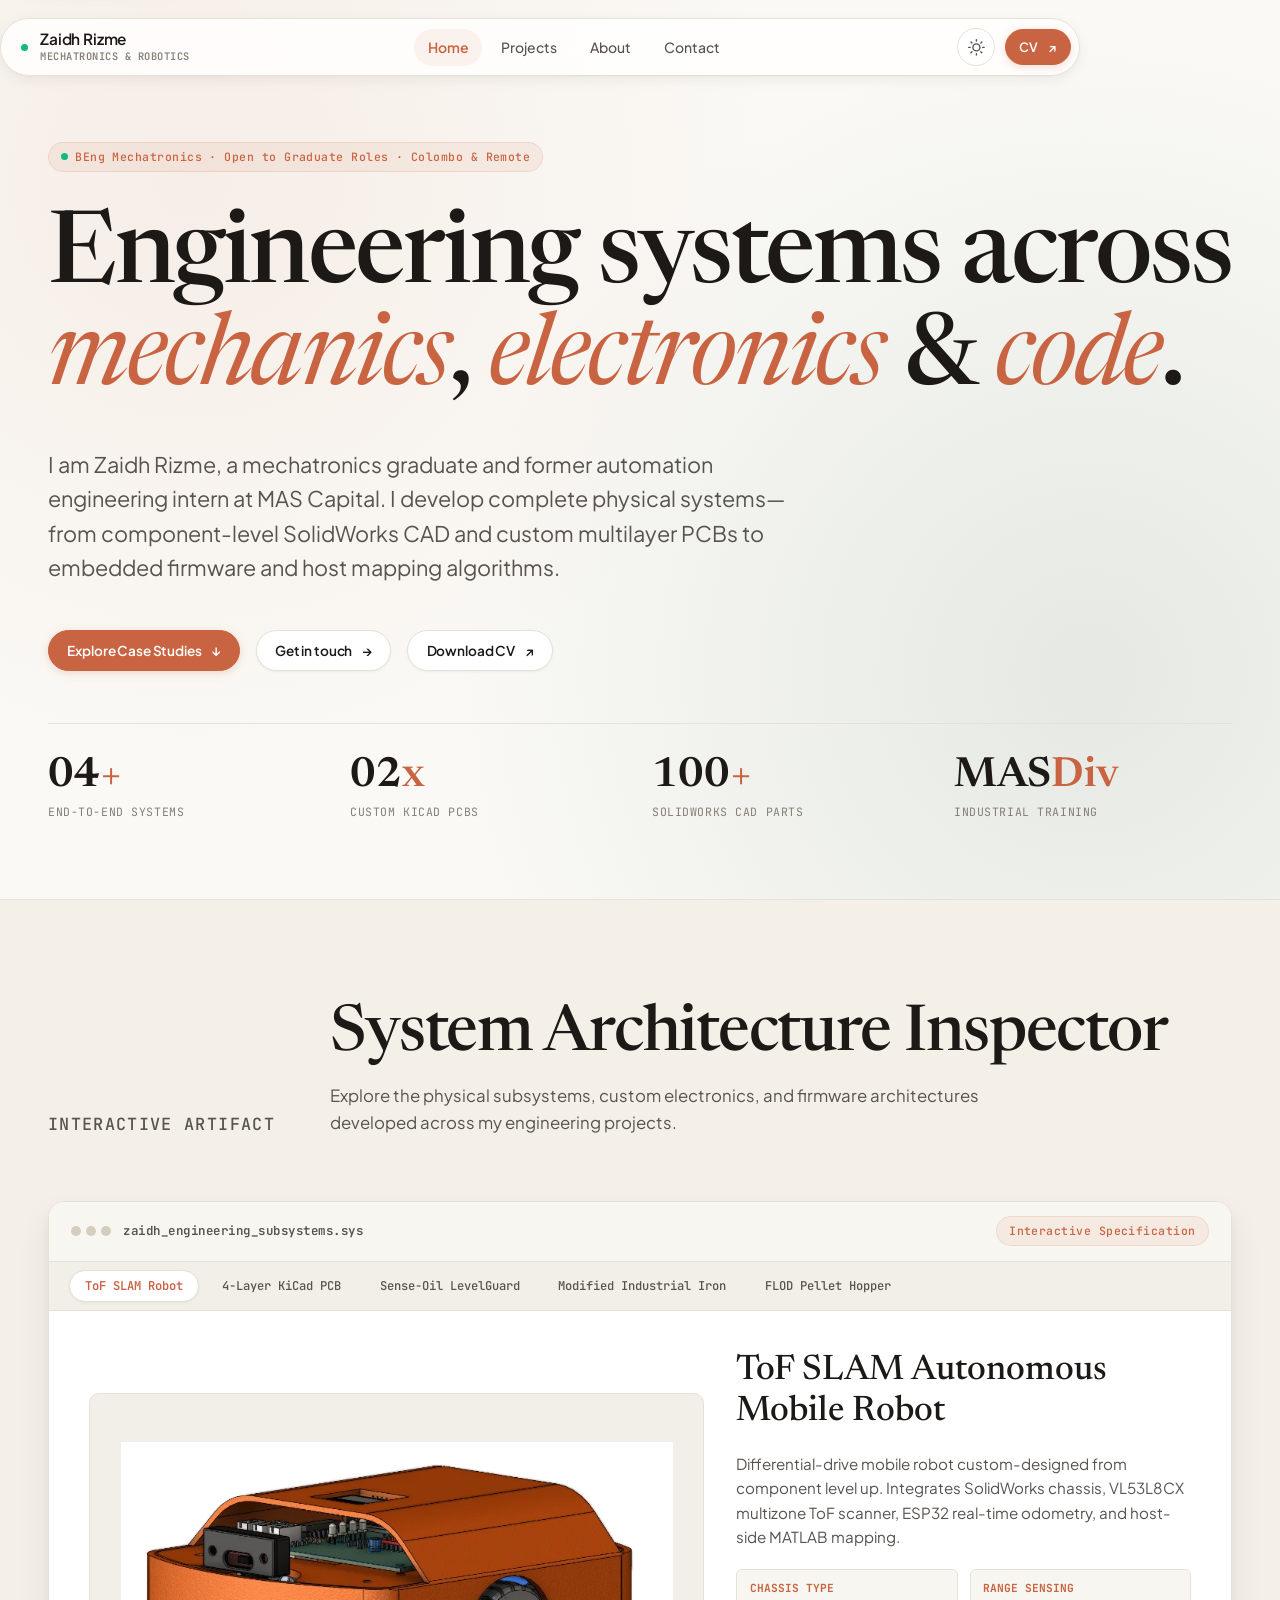
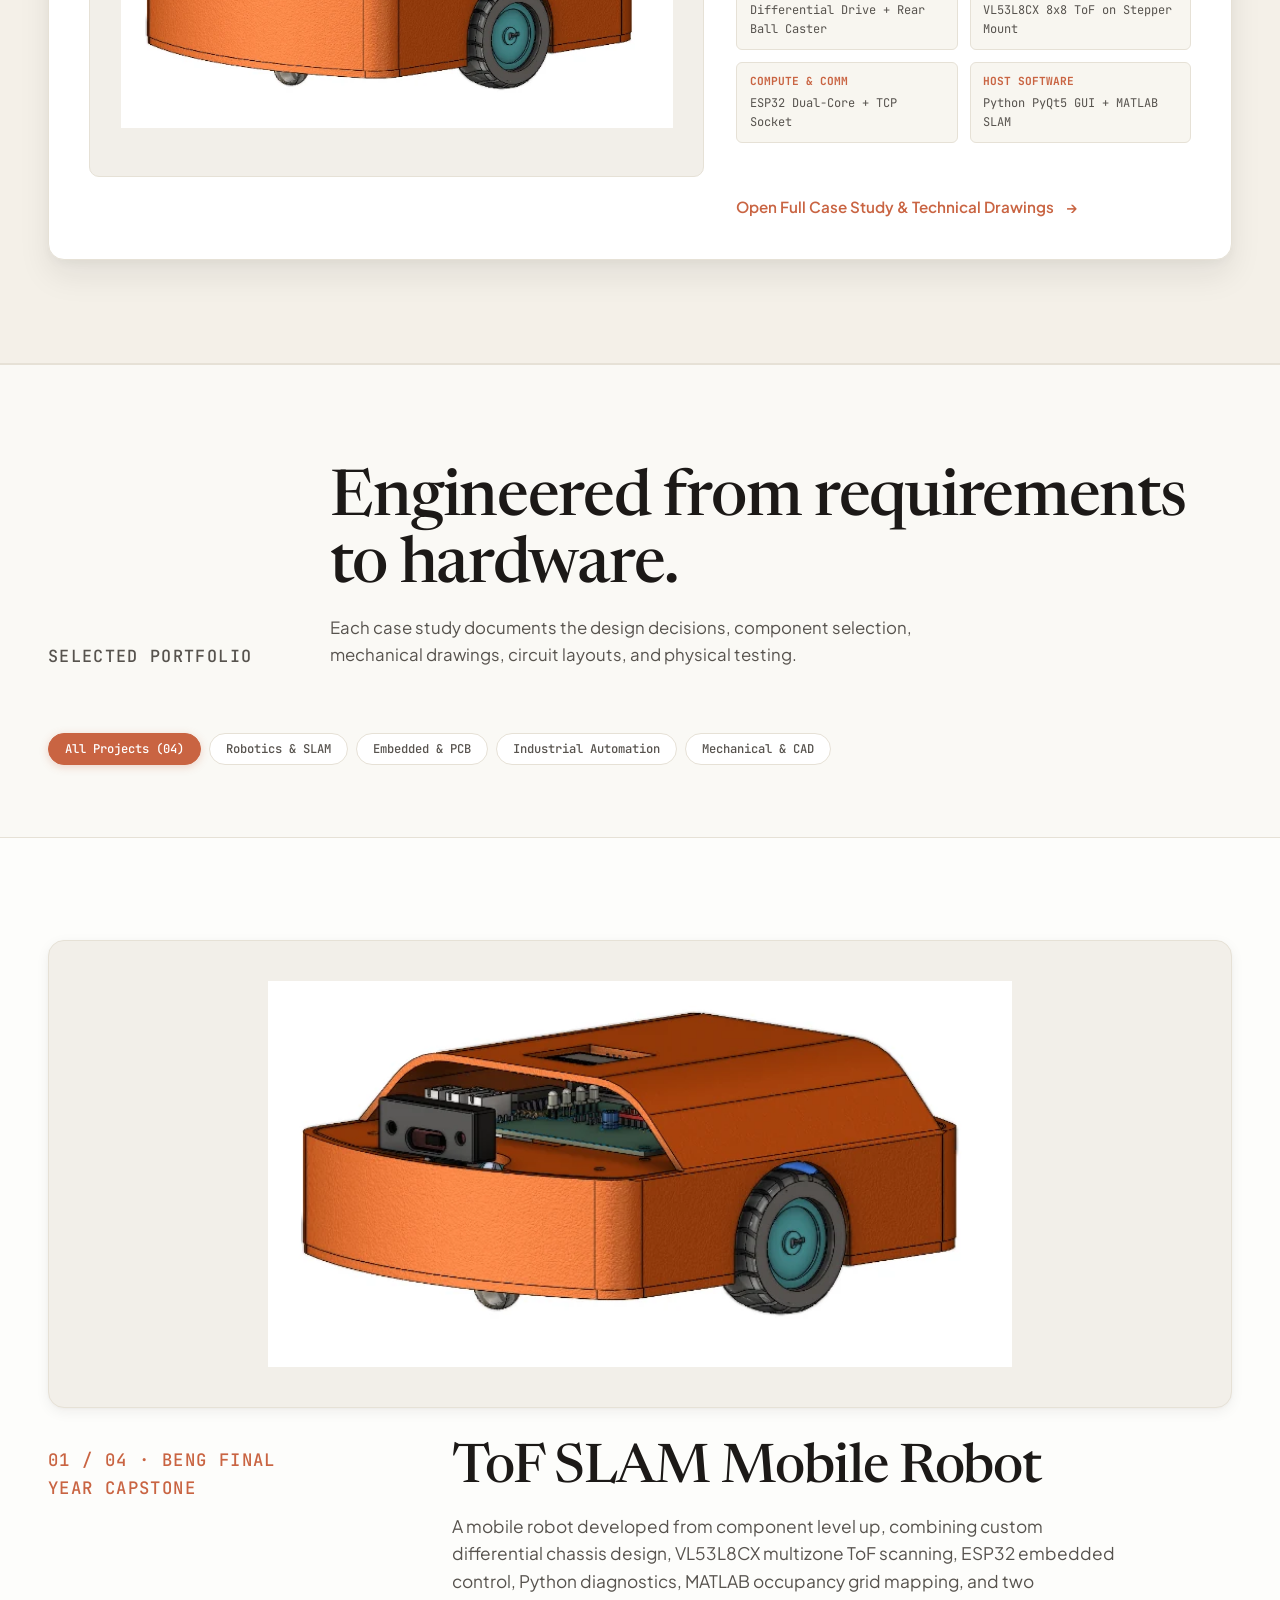
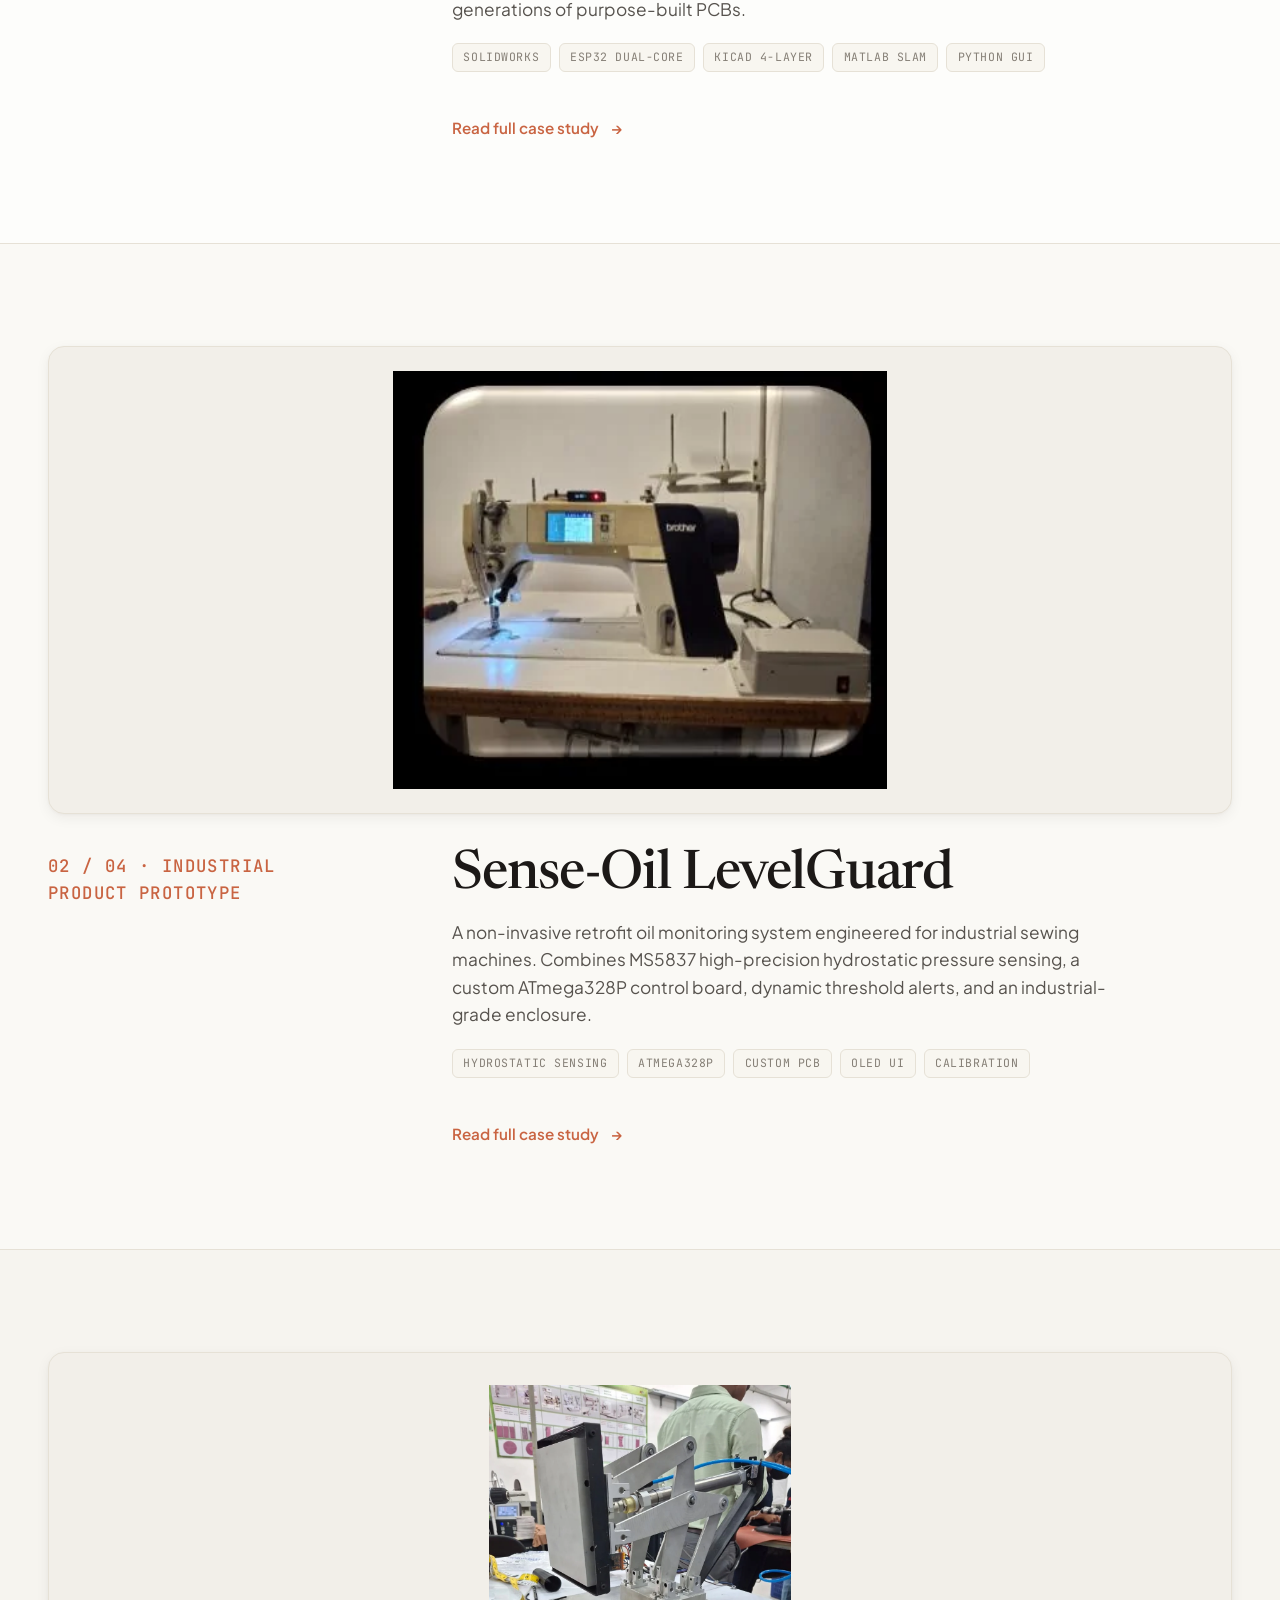
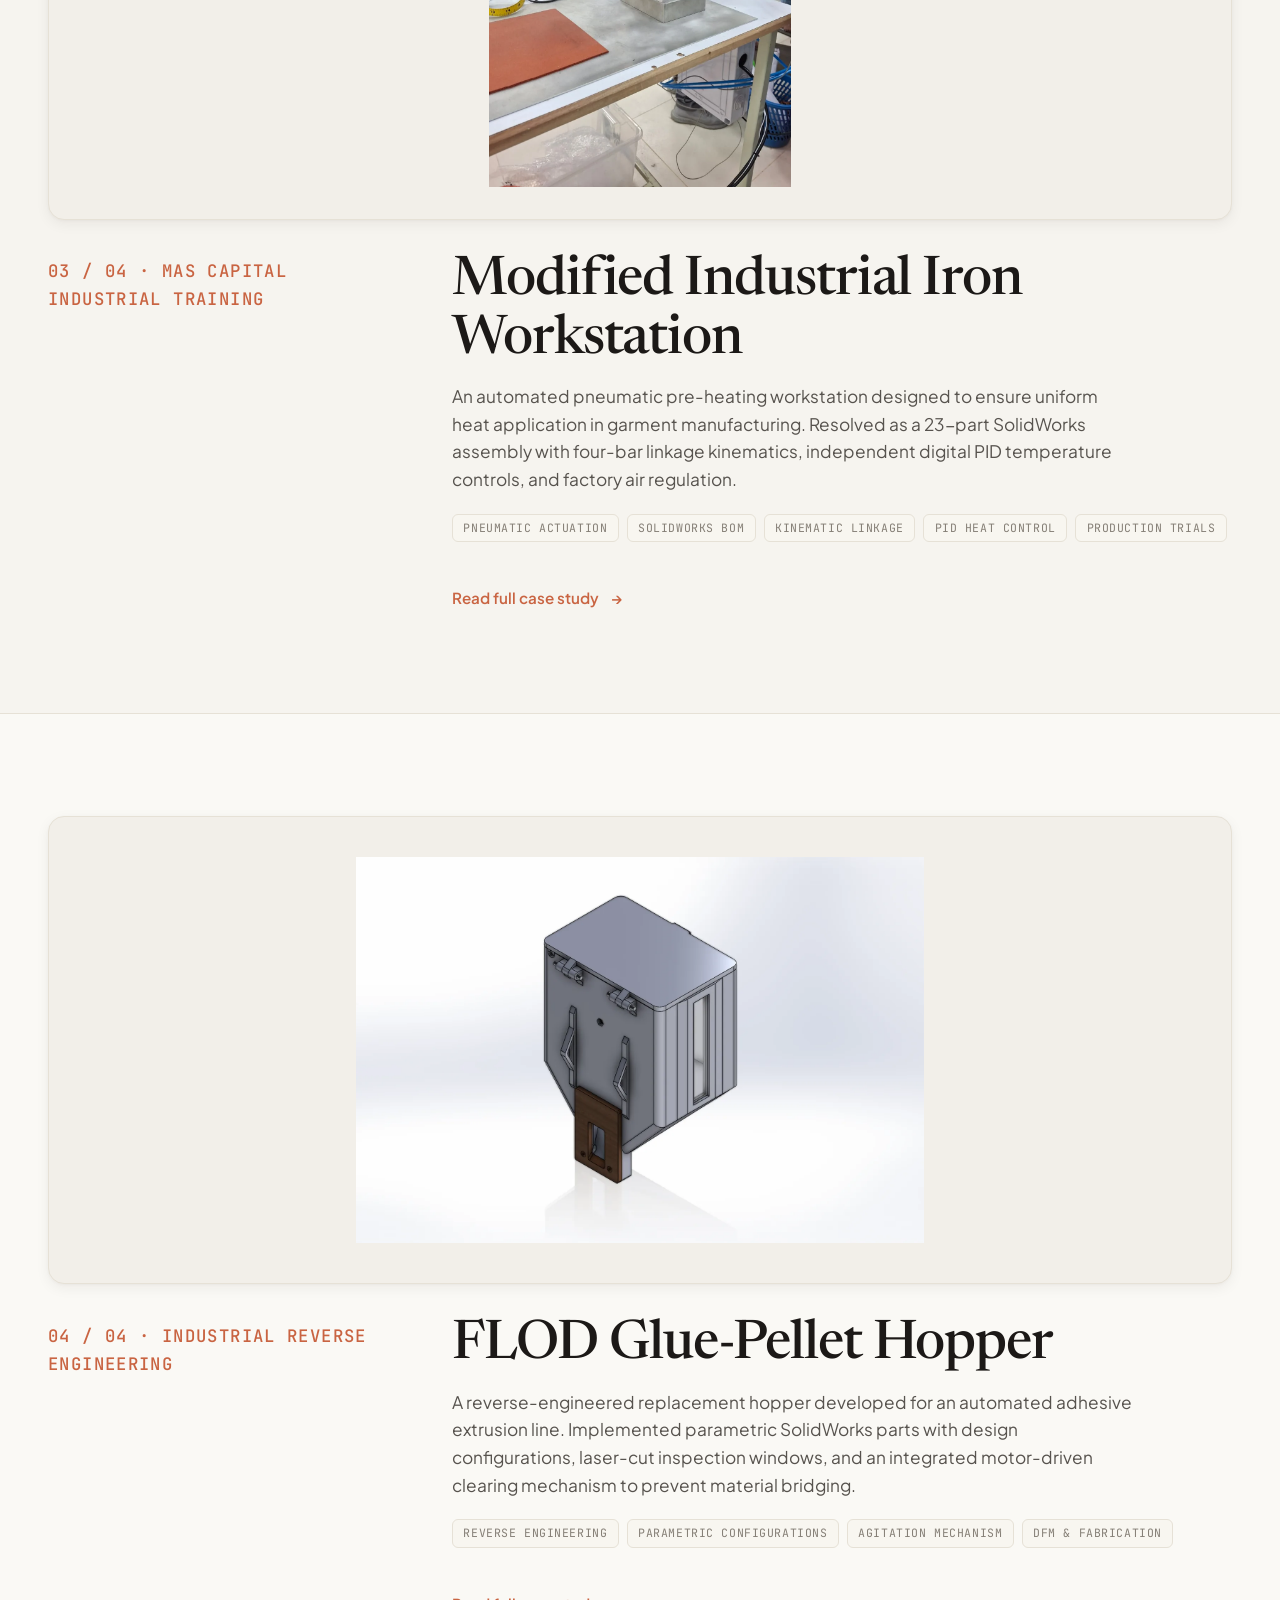
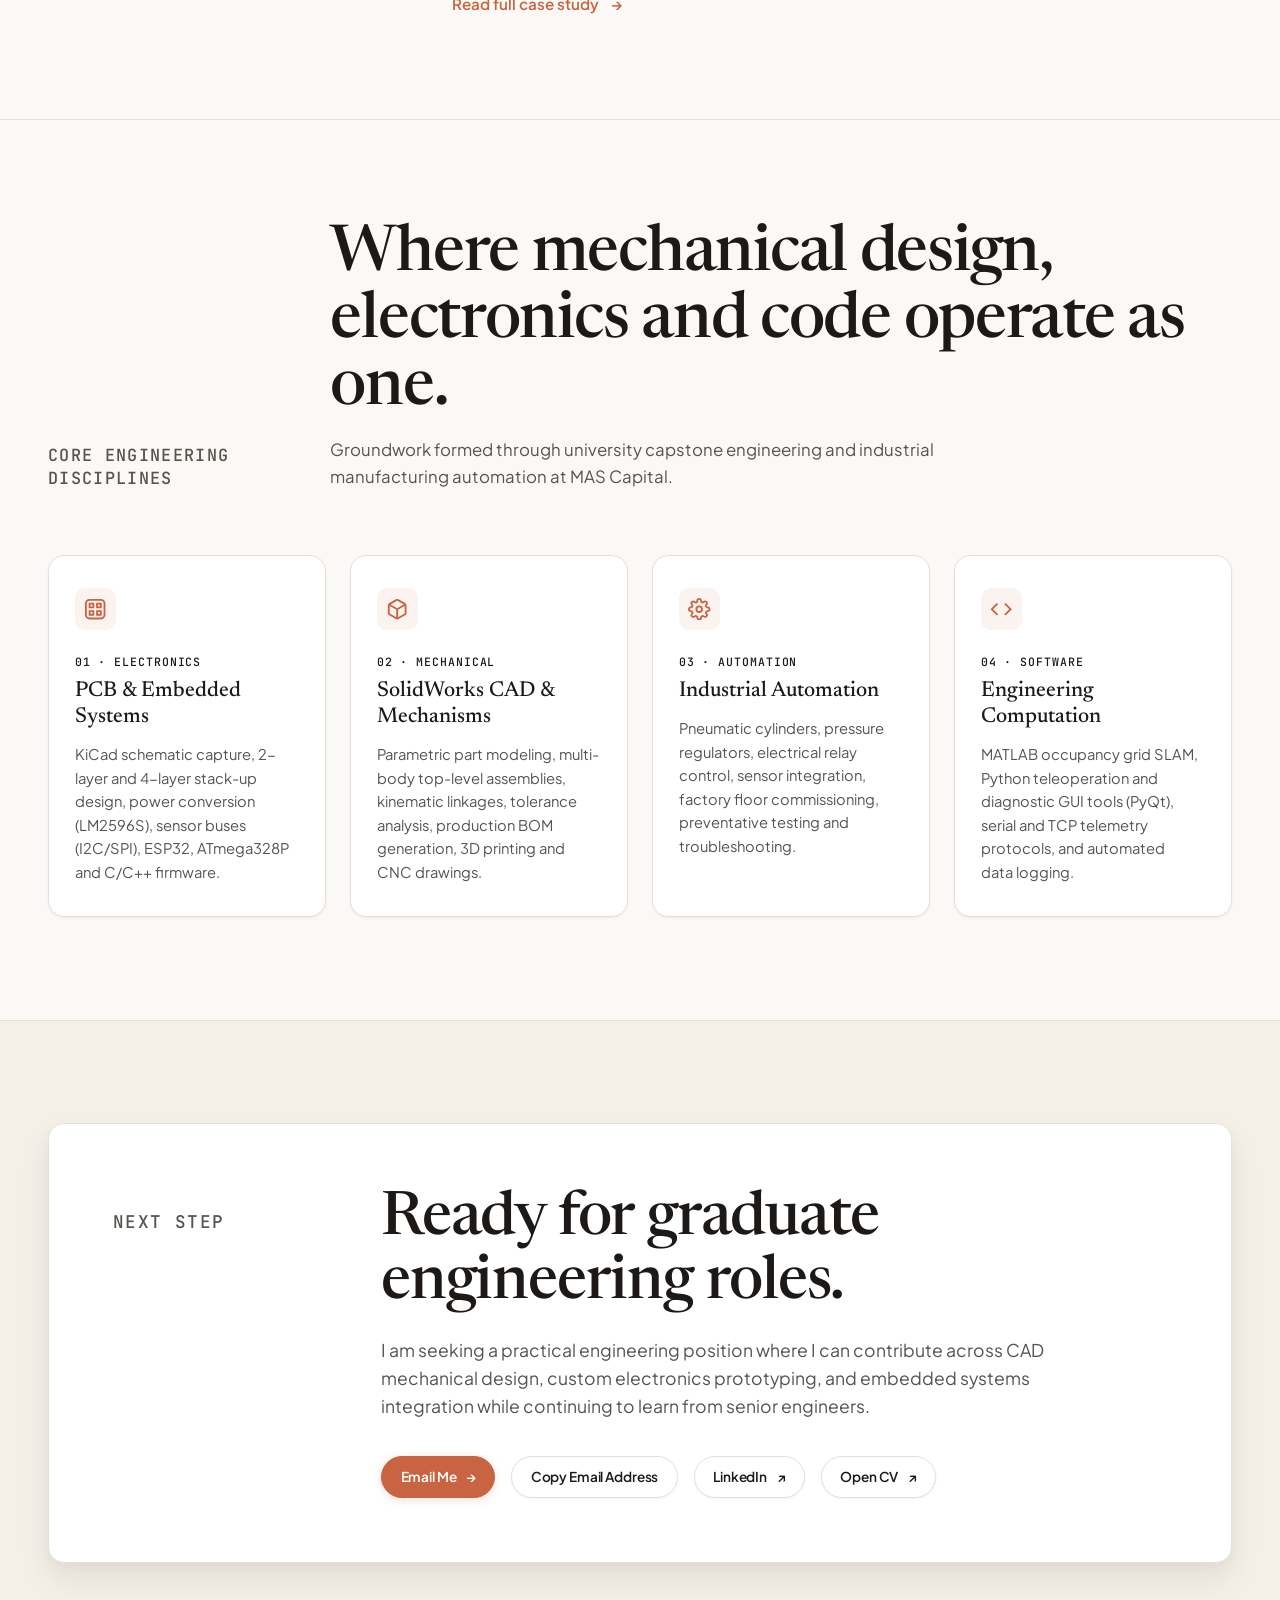
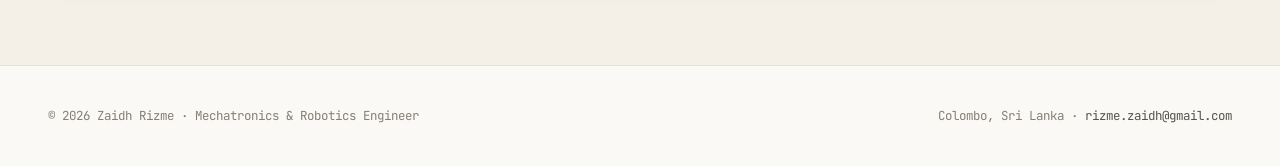
==== commit 4046e31e: "Upgrade portfolio to Claude-style editorial design with interactive artifacts, dark mode, and dynami" ====
--- a/index.html
+++ b/index.html
@@ -4,72 +4,341 @@
     <meta charset="utf-8">
     <meta name="viewport" content="width=device-width, initial-scale=1">
     <meta name="description" content="Engineering portfolio of Zaidh Rizme, a mechatronics and robotics graduate working across PCB design, CAD, embedded systems and industrial automation.">
-    <meta name="theme-color" content="#f7f8f6">
-    <title>Zaidh Rizme | Mechatronics & Robotics Engineer</title>
+    <meta name="theme-color" content="#FAF9F5">
+    <title>Zaidh Rizme | Mechatronics &amp; Robotics Engineer</title>
     <link rel="icon" href="favicon.ico">
-    <link rel="stylesheet" href="css/styles.css?v=20260812-5">
-    <script src="js/main.js?v=20260812-2" defer></script>
+    <link rel="stylesheet" href="css/styles.css?v=20261019-1">
+    <script src="js/main.js?v=20261019-1" defer></script>
 </head>
 <body class="home-page">
     <a class="skip-link" href="#main">Skip to content</a>
+
+    <!-- Claude Translucent Floating Navigation -->
     <header class="site-header">
         <div class="nav-shell">
-            <a class="brand" href="index.html">Zaidh Rizme<span>Mechatronics & Robotics</span></a>
+            <a class="brand" href="index.html" aria-label="Zaidh Rizme Homepage">
+                <span class="status-dot" title="Available for engineering opportunities"></span>
+                <div class="brand-info">
+                    <span class="brand-title">Zaidh Rizme</span>
+                    <span class="brand-tag">Mechatronics &amp; Robotics</span>
+                </div>
+            </a>
             <nav class="main-nav" aria-label="Primary navigation">
                 <a href="index.html" aria-current="page">Home</a>
                 <a href="work.html">Projects</a>
                 <a href="about.html">About</a>
                 <a href="contact.html">Contact</a>
             </nav>
-            <a class="button small nav-cv" href="Zaidh-Rizme-CV.pdf" target="_blank" rel="noopener">CV <span class="arrow">&nearr;</span></a>
+            <div class="nav-actions">
+                <button type="button" class="theme-toggle-btn" aria-label="Toggle light and dark mode" title="Toggle theme (shortcut: t)">
+                    <svg class="icon-sun" viewBox="0 0 24 24"><circle cx="12" cy="12" r="5"></circle><line x1="12" y1="1" x2="12" y2="3"></line><line x1="12" y1="21" x2="12" y2="23"></line><line x1="4.22" y1="4.22" x2="5.64" y2="5.64"></line><line x1="18.36" y1="18.36" x2="19.78" y2="19.78"></line><line x1="1" y1="12" x2="3" y2="12"></line><line x1="21" y1="12" x2="23" y2="12"></line><line x1="4.22" y1="19.78" x2="5.64" y2="18.36"></line><line x1="18.36" y1="5.64" x2="19.78" y2="4.22"></line></svg>
+                    <svg class="icon-moon" viewBox="0 0 24 24"><path d="M21 12.79A9 9 0 1 1 11.21 3 7 7 0 0 0 21 12.79z"></path></svg>
+                </button>
+                <a class="button small nav-cv" href="Zaidh-Rizme-CV.pdf" target="_blank" rel="noopener">CV <span class="arrow">&nearr;</span></a>
+            </div>
         </div>
     </header>
 
     <main id="main">
+        <!-- Hero Section: Claude Editorial Style -->
         <section class="home-hero" aria-labelledby="home-title">
             <div class="shell home-hero-inner">
-                <h1 id="home-title"><span>Mechatronics &amp;</span><span>Robotics Engineer</span></h1>
-                <p class="hero-copy">I am Zaidh Rizme, a recent engineering graduate who develops practical systems across mechanical design, electronics and embedded software. My work is grounded in building, testing and learning through real applications.</p>
-            </div>
-        </section>
-
-        <section class="home-project project-tof reveal" aria-labelledby="home-tof">
+                <div class="hero-status-pill">
+                    <span class="badge">
+                        <span class="status-dot"></span> BEng Mechatronics &middot; Open to Graduate Roles &middot; Colombo &amp; Remote
+                    </span>
+                </div>
+                <h1 id="home-title">
+                    <span>Engineering systems across</span>
+                    <span><em>mechanics</em>, <em>electronics</em> &amp; <em>code</em>.</span>
+                </h1>
+                <p class="hero-copy">
+                    I am Zaidh Rizme, a mechatronics graduate and former automation engineering intern at MAS Capital. 
+                    I develop complete physical systems—from component-level SolidWorks CAD and custom multilayer PCBs to embedded firmware and host mapping algorithms.
+                </p>
+
+                <div class="hero-actions">
+                    <a class="button" href="#featured-work">Explore Case Studies <span class="arrow">&darr;</span></a>
+                    <a class="button secondary" href="contact.html">Get in touch <span class="arrow">&rarr;</span></a>
+                    <a class="button secondary" href="Zaidh-Rizme-CV.pdf" target="_blank" rel="noopener">Download CV <span class="arrow">&nearr;</span></a>
+                </div>
+
+                <!-- Engineering Telemetry / Highlights Strip -->
+                <div class="hero-metrics" aria-label="Key engineering achievements">
+                    <div class="metric-item">
+                        <div class="metric-number">04<span>+</span></div>
+                        <div class="metric-label">End-to-End Systems</div>
+                    </div>
+                    <div class="metric-item">
+                        <div class="metric-number">02<span>x</span></div>
+                        <div class="metric-label">Custom KiCad PCBs</div>
+                    </div>
+                    <div class="metric-item">
+                        <div class="metric-number">100<span>+</span></div>
+                        <div class="metric-label">SolidWorks CAD Parts</div>
+                    </div>
+                    <div class="metric-item">
+                        <div class="metric-number">MAS<span>Div</span></div>
+                        <div class="metric-label">Industrial Training</div>
+                    </div>
+                </div>
+            </div>
+        </section>
+
+        <!-- Claude Artifact: Interactive System Architecture Explorer -->
+        <section class="system-explorer-section" aria-labelledby="system-explorer-title">
+            <div class="shell">
+                <div class="section-head">
+                    <p class="section-label">Interactive Artifact</p>
+                    <div>
+                        <h2 id="system-explorer-title">System Architecture Inspector</h2>
+                        <p>Explore the physical subsystems, custom electronics, and firmware architectures developed across my engineering projects.</p>
+                    </div>
+                </div>
+
+                <div class="artifact-card">
+                    <div class="artifact-header">
+                        <div class="artifact-title-box">
+                            <div class="artifact-dots">
+                                <span></span><span></span><span></span>
+                            </div>
+                            <span class="artifact-title">zaidh_engineering_subsystems.sys</span>
+                        </div>
+                        <span class="badge">Interactive Specification</span>
+                    </div>
+
+                    <div class="artifact-tabs" role="tablist" aria-label="Engineering Subsystems">
+                        <button type="button" class="artifact-tab active" data-subsystem="robotics" role="tab" aria-selected="true">ToF SLAM Robot</button>
+                        <button type="button" class="artifact-tab" data-subsystem="pcb" role="tab" aria-selected="false">4-Layer KiCad PCB</button>
+                        <button type="button" class="artifact-tab" data-subsystem="oil" role="tab" aria-selected="false">Sense-Oil LevelGuard</button>
+                        <button type="button" class="artifact-tab" data-subsystem="automation" role="tab" aria-selected="false">Modified Industrial Iron</button>
+                        <button type="button" class="artifact-tab" data-subsystem="cad" role="tab" aria-selected="false">FLOD Pellet Hopper</button>
+                    </div>
+
+                    <div class="artifact-body">
+                        <div class="artifact-preview-media">
+                            <img id="artifact-img" src="images/projects/tof/robot-cad-main.webp" alt="ToF SLAM Autonomous Mobile Robot" loading="lazy">
+                        </div>
+                        <div class="artifact-details">
+                            <h3 id="artifact-title">ToF SLAM Autonomous Mobile Robot</h3>
+                            <p id="artifact-desc">Differential-drive mobile robot custom-designed from component level up. Integrates SolidWorks chassis, VL53L8CX multizone ToF scanner, ESP32 real-time odometry, and host-side MATLAB mapping.</p>
+                            
+                            <ul class="artifact-spec-list" id="artifact-specs">
+                                <li><strong>Chassis Type</strong>Differential Drive + Rear Ball Caster</li>
+                                <li><strong>Range Sensing</strong>VL53L8CX 8x8 ToF on Stepper Mount</li>
+                                <li><strong>Compute &amp; Comm</strong>ESP32 Dual-Core + TCP Socket</li>
+                                <li><strong>Host Software</strong>Python PyQt5 GUI + MATLAB SLAM</li>
+                            </ul>
+
+                            <div style="margin-top: 0.5rem;">
+                                <a id="artifact-link" class="case-link" href="tof-slam.html">Open Full Case Study &amp; Technical Drawings <span>&rarr;</span></a>
+                            </div>
+                        </div>
+                    </div>
+                </div>
+            </div>
+        </section>
+
+        <!-- Project Showcase Header with Filter Pills -->
+        <section id="featured-work" class="section" style="padding-bottom: 2rem;">
+            <div class="shell">
+                <div class="section-head">
+                    <p class="section-label">Selected Portfolio</p>
+                    <div>
+                        <h2>Engineered from requirements to hardware.</h2>
+                        <p>Each case study documents the design decisions, component selection, mechanical drawings, circuit layouts, and physical testing.</p>
+                    </div>
+                </div>
+
+                <div class="filter-bar" role="toolbar" aria-label="Filter projects by discipline">
+                    <button type="button" class="filter-btn active" data-filter="all">All Projects (04)</button>
+                    <button type="button" class="filter-btn" data-filter="robotics">Robotics &amp; SLAM</button>
+                    <button type="button" class="filter-btn" data-filter="embedded">Embedded &amp; PCB</button>
+                    <button type="button" class="filter-btn" data-filter="automation">Industrial Automation</button>
+                    <button type="button" class="filter-btn" data-filter="cad">Mechanical &amp; CAD</button>
+                </div>
+            </div>
+        </section>
+
+        <!-- Featured Projects in Stage View -->
+        <section class="home-project project-tof reveal" data-category="robotics embedded cad" aria-labelledby="home-tof">
             <div class="shell project-stage">
-                <figure class="stage-media"><img src="images/projects/tof/robot-cad-main.webp" alt="SolidWorks CAD model of the purpose-built ToF SLAM robot" loading="lazy"></figure>
-                <div class="stage-copy"><p class="project-type">01 / 04 &middot; Final year project</p><div><h2 id="home-tof">ToF SLAM Mobile Robot</h2><p>A robot developed from the component level, combining a custom chassis, embedded sensing, Python control, MATLAB mapping and two generations of PCB design.</p><ul class="stage-disciplines" aria-label="Project disciplines"><li>SolidWorks</li><li>ESP32</li><li>MATLAB</li><li>PCB design</li></ul><a class="case-link" href="tof-slam.html">Read the case study <span>&rarr;</span></a></div></div>
-            </div>
-        </section>
-
-        <section class="home-project project-oil reveal" aria-labelledby="home-oil">
+                <figure class="stage-media">
+                    <img src="images/projects/tof/robot-cad-main.webp" alt="SolidWorks CAD model of the purpose-built ToF SLAM robot" loading="lazy">
+                </figure>
+                <div class="stage-copy">
+                    <p class="project-type">01 / 04 &middot; BEng Final Year Capstone</p>
+                    <div>
+                        <h2 id="home-tof">ToF SLAM Mobile Robot</h2>
+                        <p>A mobile robot developed from component level up, combining custom differential chassis design, VL53L8CX multizone ToF scanning, ESP32 embedded control, Python diagnostics, MATLAB occupancy grid mapping, and two generations of purpose-built PCBs.</p>
+                        <ul class="stage-disciplines" aria-label="Project disciplines">
+                            <li>SolidWorks</li>
+                            <li>ESP32 Dual-Core</li>
+                            <li>KiCad 4-Layer</li>
+                            <li>MATLAB SLAM</li>
+                            <li>Python GUI</li>
+                        </ul>
+                        <div style="margin-top: 1.25rem;">
+                            <a class="case-link" href="tof-slam.html">Read full case study <span>&rarr;</span></a>
+                        </div>
+                    </div>
+                </div>
+            </div>
+        </section>
+
+        <section class="home-project project-oil reveal" data-category="embedded" aria-labelledby="home-oil">
             <div class="shell project-stage">
-                <figure class="stage-media"><img src="images/projects/oil/oil-installed.webp" alt="Sense-Oil LevelGuard installed on an industrial sewing machine" loading="lazy"></figure>
-                <div class="stage-copy"><p class="project-type">02 / 04 &middot; Product development</p><div><h2 id="home-oil">Sense-Oil LevelGuard</h2><p>A retrofit oil-monitoring prototype developed around pressure sensing, a custom control PCB, embedded alert logic and a serviceable installation.</p><ul class="stage-disciplines" aria-label="Project disciplines"><li>Pressure sensing</li><li>ATmega328P</li><li>PCB design</li></ul><a class="case-link" href="sense-oil.html">Read the case study <span>&rarr;</span></a></div></div>
-            </div>
-        </section>
-
-        <section class="home-project project-iron reveal" aria-labelledby="home-iron">
+                <figure class="stage-media">
+                    <img src="images/projects/oil/oil-installed.webp" alt="Sense-Oil LevelGuard installed on an industrial sewing machine" loading="lazy">
+                </figure>
+                <div class="stage-copy">
+                    <p class="project-type">02 / 04 &middot; Industrial Product Prototype</p>
+                    <div>
+                        <h2 id="home-oil">Sense-Oil LevelGuard</h2>
+                        <p>A non-invasive retrofit oil monitoring system engineered for industrial sewing machines. Combines MS5837 high-precision hydrostatic pressure sensing, a custom ATmega328P control board, dynamic threshold alerts, and an industrial-grade enclosure.</p>
+                        <ul class="stage-disciplines" aria-label="Project disciplines">
+                            <li>Hydrostatic Sensing</li>
+                            <li>ATmega328P</li>
+                            <li>Custom PCB</li>
+                            <li>OLED UI</li>
+                            <li>Calibration</li>
+                        </ul>
+                        <div style="margin-top: 1.25rem;">
+                            <a class="case-link" href="sense-oil.html">Read full case study <span>&rarr;</span></a>
+                        </div>
+                    </div>
+                </div>
+            </div>
+        </section>
+
+        <section class="home-project project-iron reveal" data-category="automation cad" aria-labelledby="home-iron">
             <div class="shell project-stage">
-                <figure class="stage-media"><img src="images/projects/iron/iron-prototype.webp" alt="Pneumatic mechanism of the modified industrial iron prototype" loading="lazy"></figure>
-                <div class="stage-copy"><p class="project-type">03 / 04 &middot; Industrial training</p><div><h2 id="home-iron">Modified Industrial Iron</h2><p>A pneumatic pre-heating station developed through mechanism design, CAD, fabrication, control integration and practical production trials.</p><ul class="stage-disciplines" aria-label="Project disciplines"><li>SolidWorks</li><li>Pneumatics</li><li>Fabrication</li></ul><a class="case-link" href="modified-iron.html">Read the case study <span>&rarr;</span></a></div></div>
-            </div>
-        </section>
-
-        <section class="home-project project-hopper reveal" aria-labelledby="home-hopper">
+                <figure class="stage-media">
+                    <img src="images/projects/iron/iron-prototype.webp" alt="Pneumatic mechanism of the modified industrial iron prototype" loading="lazy">
+                </figure>
+                <div class="stage-copy">
+                    <p class="project-type">03 / 04 &middot; MAS Capital Industrial Training</p>
+                    <div>
+                        <h2 id="home-iron">Modified Industrial Iron Workstation</h2>
+                        <p>An automated pneumatic pre-heating workstation designed to ensure uniform heat application in garment manufacturing. Resolved as a 23-part SolidWorks assembly with four-bar linkage kinematics, independent digital PID temperature controls, and factory air regulation.</p>
+                        <ul class="stage-disciplines" aria-label="Project disciplines">
+                            <li>Pneumatic Actuation</li>
+                            <li>SolidWorks BOM</li>
+                            <li>Kinematic Linkage</li>
+                            <li>PID Heat Control</li>
+                            <li>Production Trials</li>
+                        </ul>
+                        <div style="margin-top: 1.25rem;">
+                            <a class="case-link" href="modified-iron.html">Read full case study <span>&rarr;</span></a>
+                        </div>
+                    </div>
+                </div>
+            </div>
+        </section>
+
+        <section class="home-project project-hopper reveal" data-category="automation cad" aria-labelledby="home-hopper">
             <div class="shell project-stage">
-                <figure class="stage-media"><img src="images/projects/hopper/hopper-cad.webp?v=20260808-3" alt="SolidWorks assembly of the configurable FLOD hopper" loading="lazy"></figure>
-                <div class="stage-copy"><p class="project-type">04 / 04 &middot; Industrial training</p><div><h2 id="home-hopper">FLOD Hopper</h2><p>A reverse-engineered glue-pellet hopper developed as configurable SolidWorks parts, then translated into a fabricated and serviceable assembly.</p><ul class="stage-disciplines" aria-label="Project disciplines"><li>Reverse engineering</li><li>Configurations</li><li>Fabrication</li></ul><a class="case-link" href="flod-hopper.html">Read the case study <span>&rarr;</span></a></div></div>
-            </div>
-        </section>
-
+                <figure class="stage-media">
+                    <img src="images/projects/hopper/hopper-cad.webp?v=20260808-3" alt="SolidWorks assembly of the configurable FLOD hopper" loading="lazy">
+                </figure>
+                <div class="stage-copy">
+                    <p class="project-type">04 / 04 &middot; Industrial Reverse Engineering</p>
+                    <div>
+                        <h2 id="home-hopper">FLOD Glue-Pellet Hopper</h2>
+                        <p>A reverse-engineered replacement hopper developed for an automated adhesive extrusion line. Implemented parametric SolidWorks parts with design configurations, laser-cut inspection windows, and an integrated motor-driven clearing mechanism to prevent material bridging.</p>
+                        <ul class="stage-disciplines" aria-label="Project disciplines">
+                            <li>Reverse Engineering</li>
+                            <li>Parametric Configurations</li>
+                            <li>Agitation Mechanism</li>
+                            <li>DFM &amp; Fabrication</li>
+                        </ul>
+                        <div style="margin-top: 1.25rem;">
+                            <a class="case-link" href="flod-hopper.html">Read full case study <span>&rarr;</span></a>
+                        </div>
+                    </div>
+                </div>
+            </div>
+        </section>
+
+        <!-- Engineering Disciplines / Capabilities -->
         <section class="home-capabilities" aria-labelledby="capabilities">
-            <div class="shell"><div class="section-head"><p class="section-label">Engineering strengths</p><div><h2 id="capabilities">Mechanical thinking, electronics and code developed together.</h2><p>I have applied these skills through university and industrial projects, with the practical foundation to keep learning through real engineering work.</p></div></div><div class="capability-grid"><article class="capability"><span class="card-index">Hardware</span><h3>PCB &amp; embedded systems</h3><p>Schematic capture, PCB layout, sensor interfaces, ESP32, ATmega328P and C/C++ firmware.</p></article><article class="capability"><span class="card-index">Mechanical</span><h3>CAD &amp; mechanisms</h3><p>SolidWorks parts, assemblies, drawings, configurations, BOMs and design for fabrication.</p></article><article class="capability"><span class="card-index">Automation</span><h3>Industrial integration</h3><p>Pneumatics, PLC exposure, sensors, wiring, commissioning and practical troubleshooting.</p></article><article class="capability"><span class="card-index">Software</span><h3>Engineering computation</h3><p>MATLAB mapping, Python interfaces, simulation workflows and structured technical documentation.</p></article></div></div>
-        </section>
-
+            <div class="shell">
+                <div class="section-head">
+                    <p class="section-label">Core Engineering Disciplines</p>
+                    <div>
+                        <h2 id="capabilities">Where mechanical design, electronics and code operate as one.</h2>
+                        <p>Groundwork formed through university capstone engineering and industrial manufacturing automation at MAS Capital.</p>
+                    </div>
+                </div>
+
+                <div class="capability-grid">
+                    <article class="capability reveal">
+                        <div class="capability-icon">
+                            <svg viewBox="0 0 24 24"><rect x="2" y="2" width="20" height="20" rx="4"></rect><path d="M6 6h4v4H6z"></path><path d="M14 6h4v4h-4z"></path><path d="M6 14h4v4H6z"></path><path d="M14 14h4v4h-4z"></path></svg>
+                        </div>
+                        <span class="card-index">01 &middot; Electronics</span>
+                        <h3>PCB &amp; Embedded Systems</h3>
+                        <p>KiCad schematic capture, 2-layer and 4-layer stack-up design, power conversion (LM2596S), sensor buses (I2C/SPI), ESP32, ATmega328P and C/C++ firmware.</p>
+                    </article>
+
+                    <article class="capability reveal">
+                        <div class="capability-icon">
+                            <svg viewBox="0 0 24 24"><path d="M21 16V8a2 2 0 0 0-1-1.73l-7-4a2 2 0 0 0-2 0l-7 4A2 2 0 0 0 3 8v8a2 2 0 0 0 1 1.73l7 4a2 2 0 0 0 2 0l7-4A2 2 0 0 0 21 16z"></path><polyline points="3.27 6.96 12 12.01 20.73 6.96"></polyline><line x1="12" y1="22.08" x2="12" y2="12"></line></svg>
+                        </div>
+                        <span class="card-index">02 &middot; Mechanical</span>
+                        <h3>SolidWorks CAD &amp; Mechanisms</h3>
+                        <p>Parametric part modeling, multi-body top-level assemblies, kinematic linkages, tolerance analysis, production BOM generation, 3D printing and CNC drawings.</p>
+                    </article>
+
+                    <article class="capability reveal">
+                        <div class="capability-icon">
+                            <svg viewBox="0 0 24 24"><circle cx="12" cy="12" r="3"></circle><path d="M19.4 15a1.65 1.65 0 0 0 .33 1.82l.06.06a2 2 0 0 1 0 2.83 2 2 0 0 1-2.83 0l-.06-.06a1.65 1.65 0 0 0-1.82-.33 1.65 1.65 0 0 0-1 1.51V21a2 2 0 0 1-2 2 2 2 0 0 1-2-2v-.09A1.65 1.65 0 0 0 9 19.4a1.65 1.65 0 0 0-1.82.33l-.06.06a2 2 0 0 1-2.83 0 2 2 0 0 1 0-2.83l.06-.06a1.65 1.65 0 0 0 .33-1.82 1.65 1.65 0 0 0-1.51-1H3a2 2 0 0 1-2-2 2 2 0 0 1 2-2h.09A1.65 1.65 0 0 0 4.6 9a1.65 1.65 0 0 0-.33-1.82l-.06-.06a2 2 0 0 1 0-2.83 2 2 0 0 1 2.83 0l.06.06a1.65 1.65 0 0 0 1.82.33H9a1.65 1.65 0 0 0 1-1.51V3a2 2 0 0 1 2-2 2 2 0 0 1 2 2v.09a1.65 1.65 0 0 0 1 1.51 1.65 1.65 0 0 0 1.82-.33l.06-.06a2 2 0 0 1 2.83 0 2 2 0 0 1 0 2.83l-.06.06a1.65 1.65 0 0 0-.33 1.82V9a1.65 1.65 0 0 0 1.51 1H21a2 2 0 0 1 2 2 2 2 0 0 1-2 2h-.09a1.65 1.65 0 0 0-1.51 1z"></path></svg>
+                        </div>
+                        <span class="card-index">03 &middot; Automation</span>
+                        <h3>Industrial Automation</h3>
+                        <p>Pneumatic cylinders, pressure regulators, electrical relay control, sensor integration, factory floor commissioning, preventative testing and troubleshooting.</p>
+                    </article>
+
+                    <article class="capability reveal">
+                        <div class="capability-icon">
+                            <svg viewBox="0 0 24 24"><polyline points="16 18 22 12 16 6"></polyline><polyline points="8 6 2 12 8 18"></polyline></svg>
+                        </div>
+                        <span class="card-index">04 &middot; Software</span>
+                        <h3>Engineering Computation</h3>
+                        <p>MATLAB occupancy grid SLAM, Python teleoperation and diagnostic GUI tools (PyQt), serial and TCP telemetry protocols, and automated data logging.</p>
+                    </article>
+                </div>
+            </div>
+        </section>
+
+        <!-- Claude Editorial Next Step Callout -->
         <section class="home-contact" aria-labelledby="home-contact-title">
-            <div class="shell home-contact-layout"><p class="section-label">Next step</p><div><h2 id="home-contact-title">Open to graduate engineering opportunities.</h2><p>I am looking for a practical role where I can contribute across design, prototyping and system integration while continuing to learn from experienced engineers.</p><div class="home-contact-actions"><a class="button contact-button" href="mailto:rizme.zaidh@gmail.com">Email me <span class="arrow">&rarr;</span></a><a class="button contact-button secondary" href="Zaidh-Rizme-CV.pdf" target="_blank" rel="noopener">Open CV <span class="arrow">&nearr;</span></a></div></div></div>
+            <div class="shell">
+                <div class="home-contact-card reveal">
+                    <p class="section-label">Next Step</p>
+                    <div>
+                        <h2 id="home-contact-title">Ready for graduate engineering roles.</h2>
+                        <p>
+                            I am seeking a practical engineering position where I can contribute across CAD mechanical design, custom electronics prototyping, and embedded systems integration while continuing to learn from senior engineers.
+                        </p>
+                        <div class="home-contact-actions">
+                            <a class="button" href="mailto:rizme.zaidh@gmail.com">Email Me <span class="arrow">&rarr;</span></a>
+                            <button type="button" class="button secondary copy-email-btn" data-copy-email="rizme.zaidh@gmail.com">Copy Email Address</button>
+                            <a class="button secondary" href="https://www.linkedin.com/in/zaidhriz/" target="_blank" rel="noopener">LinkedIn <span class="arrow">&nearr;</span></a>
+                            <a class="button secondary" href="Zaidh-Rizme-CV.pdf" target="_blank" rel="noopener">Open CV <span class="arrow">&nearr;</span></a>
+                        </div>
+                    </div>
+                </div>
+            </div>
         </section>
     </main>
 
-    <footer class="site-footer"><div class="shell footer-row"><p>&copy; <span data-year>2026</span> Zaidh Rizme</p><p>Built around real engineering work.</p></div></footer>
+    <!-- Site Footer -->
+    <footer class="site-footer">
+        <div class="shell footer-row">
+            <p>&copy; <span data-year>2026</span> Zaidh Rizme &middot; Mechatronics &amp; Robotics Engineer</p>
+            <p>Colombo, Sri Lanka &middot; <a href="mailto:rizme.zaidh@gmail.com">rizme.zaidh@gmail.com</a></p>
+        </div>
+    </footer>
 </body>
 </html>
--- a/css/styles.css
+++ b/css/styles.css
@@ -1,143 +1,414 @@
-@import url('https://fonts.googleapis.com/css2?family=Archivo:wght@400;500;600&family=IBM+Plex+Mono:wght@400;500&display=swap');
-
+@import url('https://fonts.googleapis.com/css2?family=JetBrains+Mono:wght@400;500;600&family=Newsreader:ital,opsz,wght@0,6..72,400..600;1,6..72,400..600&family=Plus+Jakarta+Sans:wght@400;500;600;700&display=swap');
+
+/* ==========================================================================
+   Claude Design System Tokens (Warm Editorial & Obsidian Dark)
+   ========================================================================== */
 :root {
-    --paper: #f7f8f6;
-    --surface: #ffffff;
-    --ink: #15201c;
-    --muted: #68716d;
-    --line: #d9dedb;
-    --forest: #176247;
-    --orange: #e36b3d;
-    --ice: #dce9eb;
-    --wash: #eef1ee;
+    /* Palette - Claude Warm Light Mode */
+    --bg: #FAF9F5;
+    --bg-alt: #F4F0E8;
+    --surface: #FFFFFF;
+    --surface-elevated: #F8F6F0;
+    --surface-muted: #F2EFE9;
+
+    --text-primary: #1C1917;
+    --text-secondary: #57534E;
+    --text-tertiary: #857F76;
+
+    --border: #E6E1D6;
+    --border-subtle: #EFECE4;
+    --border-strong: #D5CEBF;
+
+    /* Claude Terracotta Accent & Tones */
+    --accent: #C96442;
+    --accent-hover: #B35232;
+    --accent-light: rgba(201, 100, 66, 0.08);
+    --accent-subtle: rgba(201, 100, 66, 0.14);
+    --accent-focus: rgba(201, 100, 66, 0.3);
+
+    /* Auxiliary Engineering Accents */
+    --accent-sage: #2D5A46;
+    --accent-sage-light: rgba(45, 90, 70, 0.1);
+    --accent-amber: #D97706;
+    --accent-blue: #2B5C7D;
+
+    /* Shadows */
+    --shadow-sm: 0 1px 3px rgba(28, 25, 23, 0.04), 0 1px 2px rgba(28, 25, 23, 0.02);
+    --shadow-md: 0 4px 14px rgba(28, 25, 23, 0.06), 0 1px 3px rgba(28, 25, 23, 0.03);
+    --shadow-lg: 0 16px 32px rgba(28, 25, 23, 0.08), 0 4px 8px rgba(28, 25, 23, 0.03);
+    --shadow-float: 0 20px 40px -10px rgba(28, 25, 23, 0.12);
+
+    /* Typography */
+    --font-serif: 'Newsreader', Georgia, Cambria, 'Times New Roman', serif;
+    --font-sans: 'Plus Jakarta Sans', system-ui, -apple-system, BlinkMacSystemFont, 'Segoe UI', Roboto, sans-serif;
+    --font-mono: 'JetBrains Mono', 'IBM Plex Mono', Menlo, Consolas, monospace;
+
+    /* Layout */
     --max: 1240px;
-    --gutter: clamp(1.15rem, 4vw, 3rem);
-    --ease: cubic-bezier(.2, .7, .2, 1);
-}
-
-* { box-sizing: border-box; }
-html { scroll-behavior: smooth; scroll-snap-type: y proximity; }
+    --gutter: clamp(1.25rem, 4vw, 3rem);
+    --radius-sm: 6px;
+    --radius-md: 10px;
+    --radius-lg: 16px;
+    --radius-pill: 9999px;
+
+    /* Transitions */
+    --ease: cubic-bezier(0.16, 1, 0.3, 1);
+    --transition-fast: 0.18s var(--ease);
+    --transition-normal: 0.28s var(--ease);
+    --transition-slow: 0.5s var(--ease);
+
+    /* Header height reference */
+    --header-height: 4rem;
+}
+
+[data-theme="dark"] {
+    /* Palette - Claude Obsidian Dark Mode */
+    --bg: #141413;
+    --bg-alt: #1A1918;
+    --surface: #1E1D1B;
+    --surface-elevated: #262421;
+    --surface-muted: #201E1C;
+
+    --text-primary: #F4F0EA;
+    --text-secondary: #A8A29E;
+    --text-tertiary: #78716C;
+
+    --border: #2E2B26;
+    --border-subtle: #24221E;
+    --border-strong: #3D3933;
+
+    --accent: #E07A5F;
+    --accent-hover: #EB8D74;
+    --accent-light: rgba(224, 122, 95, 0.12);
+    --accent-subtle: rgba(224, 122, 95, 0.2);
+    --accent-focus: rgba(224, 122, 95, 0.4);
+
+    --accent-sage: #4E876E;
+    --accent-sage-light: rgba(78, 135, 110, 0.15);
+    --accent-amber: #F59E0B;
+    --accent-blue: #4B85AB;
+
+    --shadow-sm: 0 1px 3px rgba(0, 0, 0, 0.2);
+    --shadow-md: 0 4px 16px rgba(0, 0, 0, 0.3);
+    --shadow-lg: 0 16px 36px rgba(0, 0, 0, 0.45);
+    --shadow-float: 0 20px 40px -10px rgba(0, 0, 0, 0.55);
+}
+
+/* ==========================================================================
+   CSS Reset & Base Elements
+   ========================================================================== */
+*, *::before, *::after {
+    box-sizing: border-box;
+}
+
+html {
+    scroll-behavior: smooth;
+    scroll-snap-type: y proximity;
+    color-scheme: light dark;
+}
+
 body {
     margin: 0;
-    background: var(--paper);
-    color: var(--ink);
-    font-family: 'Archivo', Arial, sans-serif;
+    background: var(--bg);
+    color: var(--text-primary);
+    font-family: var(--font-sans);
     font-size: 16px;
-    line-height: 1.55;
+    line-height: 1.6;
     -webkit-font-smoothing: antialiased;
-}
-a { color: inherit; text-decoration: none; }
-img { display: block; width: 100%; }
-p { text-wrap: pretty; }
-::selection { background: var(--ice); }
+    -moz-osx-font-smoothing: grayscale;
+    transition: background-color var(--transition-normal), color var(--transition-normal);
+}
+
+a {
+    color: inherit;
+    text-decoration: none;
+}
+
+img {
+    display: block;
+    max-width: 100%;
+    height: auto;
+}
+
+p {
+    text-wrap: pretty;
+}
+
+::selection {
+    background: var(--accent-subtle);
+    color: var(--text-primary);
+}
+
+:focus-visible {
+    outline: 2px solid var(--accent);
+    outline-offset: 3px;
+}
+
+/* ==========================================================================
+   Utility & Layout
+   ========================================================================== */
+.shell {
+    width: min(calc(100% - (2 * var(--gutter))), var(--max));
+    margin-inline: auto;
+}
 
 .skip-link {
     position: fixed;
     z-index: 1000;
     top: -5rem;
-    left: 1rem;
-    padding: .75rem 1rem;
-    background: var(--ink);
-    color: white;
-}
-.skip-link:focus { top: 1rem; }
-:focus-visible { outline: 2px solid var(--orange); outline-offset: 4px; }
-
+    left: 1.5rem;
+    padding: 0.75rem 1.25rem;
+    background: var(--text-primary);
+    color: var(--bg);
+    font-family: var(--font-mono);
+    font-size: 0.82rem;
+    border-radius: var(--radius-sm);
+    box-shadow: var(--shadow-lg);
+    transition: top 0.2s ease;
+}
+
+.skip-link:focus {
+    top: 1.5rem;
+}
+
+/* ==========================================================================
+   Header Navigation (Claude Translucent Capsule)
+   ========================================================================== */
 .site-header {
     position: fixed;
-    z-index: 50;
-    top: 1rem;
+    z-index: 100;
+    top: 1.15rem;
     left: 0;
     width: 100%;
     pointer-events: none;
 }
-.nav-shell,
-.shell {
-    width: min(calc(100% - (2 * var(--gutter))), var(--max));
-    margin-inline: auto;
-}
+
 .nav-shell {
     width: min(calc(100% - 2rem), 1080px);
-    min-height: 3.75rem;
-    display: grid;
-    grid-template-columns: minmax(0, 1fr) auto minmax(0, 1fr);
-    align-items: center;
-    gap: 1.5rem;
-    padding: .4rem .45rem .4rem 1rem;
-    border: 1px solid rgba(21, 32, 28, .14);
-    border-radius: 999px;
-    background: rgba(255, 255, 255, .9);
-    box-shadow: 0 9px 26px rgba(21, 32, 28, .1);
-    backdrop-filter: blur(18px);
+    min-height: 3.6rem;
+    display: flex;
+    align-items: center;
+    justify-content: space-between;
+    gap: 1.25rem;
+    padding: 0.35rem 0.5rem 0.35rem 1.25rem;
+    border: 1px solid var(--border);
+    border-radius: var(--radius-pill);
+    background: color-mix(in srgb, var(--surface) 82%, transparent);
+    backdrop-filter: blur(20px) saturate(180%);
+    -webkit-backdrop-filter: blur(20px) saturate(180%);
+    box-shadow: var(--shadow-md);
     pointer-events: auto;
-    transition: transform .28s var(--ease), box-shadow .28s ease, background .28s ease;
-}
-.site-header.is-scrolled .nav-shell { transform: translateY(-.28rem); background: rgba(255, 255, 255, .96); box-shadow: 0 12px 30px rgba(21, 32, 28, .14); }
-.site-header + main { padding-top: 5.75rem; }
-.home-page .site-header + main { padding-top: 0; }
+    transition: transform var(--transition-normal), box-shadow var(--transition-normal), border-color var(--transition-normal), background var(--transition-normal);
+}
+
+.site-header.is-scrolled .nav-shell {
+    transform: translateY(-0.25rem);
+    background: color-mix(in srgb, var(--surface) 94%, transparent);
+    box-shadow: var(--shadow-float);
+    border-color: var(--border-strong);
+}
+
+.site-header + main {
+    padding-top: 5.75rem;
+}
+
+.home-page .site-header + main {
+    padding-top: 0;
+}
+
 .brand {
-    justify-self: start;
+    display: flex;
+    align-items: center;
+    gap: 0.75rem;
     font-weight: 600;
-    line-height: 1;
-}
-.brand span {
-    display: block;
-    margin-top: .35rem;
-    color: var(--muted);
-    font: .63rem/1 'IBM Plex Mono', monospace;
-    font-weight: 400;
+    font-size: 0.96rem;
+    letter-spacing: -0.01em;
+    color: var(--text-primary);
+}
+
+.brand-info {
+    display: flex;
+    flex-direction: column;
+}
+
+.brand-title {
+    font-weight: 600;
+    line-height: 1.15;
+}
+
+.brand-tag {
+    font-family: var(--font-mono);
+    font-size: 0.65rem;
     text-transform: uppercase;
-}
-.main-nav { display: flex; align-items: center; justify-content: center; gap: 1.5rem; }
+    letter-spacing: 0.05em;
+    color: var(--text-tertiary);
+}
+
+.status-dot {
+    display: inline-block;
+    width: 7px;
+    height: 7px;
+    border-radius: 50%;
+    background: #10B981;
+    box-shadow: 0 0 0 0 rgba(16, 185, 129, 0.7);
+    animation: pulse-dot 2.4s infinite cubic-bezier(0.4, 0, 0.6, 1);
+}
+
+@keyframes pulse-dot {
+    0% {
+        transform: scale(0.95);
+        box-shadow: 0 0 0 0 rgba(16, 185, 129, 0.7);
+    }
+    70% {
+        transform: scale(1);
+        box-shadow: 0 0 0 6px rgba(16, 185, 129, 0);
+    }
+    100% {
+        transform: scale(0.95);
+        box-shadow: 0 0 0 0 rgba(16, 185, 129, 0);
+    }
+}
+
+.main-nav {
+    display: flex;
+    align-items: center;
+    gap: 0.35rem;
+}
+
 .main-nav a {
     position: relative;
-    font-size: .88rem;
-}
-.main-nav a::after {
-    content: '';
-    position: absolute;
-    inset: auto 0 -.4rem;
-    height: 1px;
-    background: var(--forest);
-    transform: scaleX(0);
-    transform-origin: right;
-    transition: transform .25s var(--ease);
-}
-.main-nav a:hover::after,
-.main-nav a:focus-visible::after,
-.main-nav a[aria-current='page']::after {
-    transform: scaleX(1);
-    transform-origin: left;
-}
-
+    padding: 0.45rem 0.85rem;
+    border-radius: var(--radius-pill);
+    font-size: 0.875rem;
+    font-weight: 500;
+    color: var(--text-secondary);
+    transition: color var(--transition-fast), background-color var(--transition-fast);
+}
+
+.main-nav a:hover {
+    color: var(--text-primary);
+    background-color: var(--accent-light);
+}
+
+.main-nav a[aria-current="page"] {
+    color: var(--accent);
+    font-weight: 600;
+    background-color: var(--accent-light);
+}
+
+.nav-actions {
+    display: flex;
+    align-items: center;
+    gap: 0.6rem;
+}
+
+/* Theme Toggle Button */
+.theme-toggle-btn {
+    width: 2.35rem;
+    height: 2.35rem;
+    display: inline-flex;
+    align-items: center;
+    justify-content: center;
+    border: 1px solid var(--border);
+    border-radius: var(--radius-pill);
+    background: var(--surface);
+    color: var(--text-secondary);
+    cursor: pointer;
+    transition: background var(--transition-fast), color var(--transition-fast), border-color var(--transition-fast), transform var(--transition-fast);
+}
+
+.theme-toggle-btn:hover {
+    color: var(--accent);
+    border-color: var(--accent);
+    transform: rotate(15deg);
+}
+
+.theme-toggle-btn svg {
+    width: 1.05rem;
+    height: 1.05rem;
+    fill: none;
+    stroke: currentColor;
+    stroke-width: 2;
+    stroke-linecap: round;
+    stroke-linejoin: round;
+}
+
+.icon-moon {
+    display: none;
+}
+
+[data-theme="dark"] .icon-sun {
+    display: none;
+}
+
+[data-theme="dark"] .icon-moon {
+    display: block;
+}
+
+/* Buttons */
 .button {
-    min-height: 2.7rem;
+    min-height: 2.5rem;
     display: inline-flex;
     align-items: center;
     justify-content: center;
-    gap: .8rem;
-    padding: .7rem 1rem;
-    border: 1px solid var(--ink);
-    border-radius: 4px;
-    background: var(--ink);
-    color: white;
-    font-size: .83rem;
-    font-weight: 500;
-    transition: transform .22s var(--ease), box-shadow .22s var(--ease), background .22s ease, color .22s ease;
-}
+    gap: 0.6rem;
+    padding: 0.55rem 1.15rem;
+    border: 1px solid var(--accent);
+    border-radius: var(--radius-pill);
+    background: var(--accent);
+    color: #FFFFFF !important;
+    font-family: var(--font-sans);
+    font-size: 0.85rem;
+    font-weight: 600;
+    letter-spacing: -0.01em;
+    cursor: pointer;
+    box-shadow: 0 2px 8px rgba(201, 100, 66, 0.22);
+    transition: transform var(--transition-fast), box-shadow var(--transition-fast), background var(--transition-fast), border-color var(--transition-fast);
+}
+
 .button:hover {
+    background: var(--accent-hover);
+    border-color: var(--accent-hover);
     transform: translateY(-2px);
-    box-shadow: 0 7px 18px rgba(21, 32, 28, .16);
-    background: var(--forest);
-    border-color: var(--forest);
-}
-.button.secondary { background: transparent; color: var(--ink); }
-.button.secondary:hover { background: var(--surface); }
-.button.small { min-height: 2.35rem; padding: .5rem .8rem; }
-.nav-cv { justify-self: end; border-radius: 999px; }
-.button .arrow { transition: transform .22s var(--ease); }
-.button:hover .arrow { transform: translateX(3px); }
-
+    box-shadow: 0 6px 16px rgba(201, 100, 66, 0.32);
+}
+
+.button:active {
+    transform: translateY(0);
+}
+
+.button.secondary {
+    background: var(--surface);
+    border-color: var(--border);
+    color: var(--text-primary) !important;
+    box-shadow: var(--shadow-sm);
+}
+
+.button.secondary:hover {
+    background: var(--surface-elevated);
+    border-color: var(--border-strong);
+    color: var(--accent) !important;
+    box-shadow: var(--shadow-md);
+}
+
+.button.small {
+    min-height: 2.25rem;
+    padding: 0.35rem 0.85rem;
+    font-size: 0.8rem;
+}
+
+.button .arrow {
+    display: inline-block;
+    transition: transform var(--transition-fast);
+}
+
+.button:hover .arrow {
+    transform: translateX(3px);
+}
+
+/* ==========================================================================
+   Typography & Editorial Labels
+   ========================================================================== */
 .eyebrow,
 .kicker,
 .project-type,
@@ -145,483 +416,1847 @@
 .caption,
 .section-label,
 .card-index {
-    font: .69rem/1.4 'IBM Plex Mono', monospace;
+    font-family: var(--font-mono);
+    font-size: 0.72rem;
+    font-weight: 500;
+    line-height: 1.4;
     text-transform: uppercase;
-}
+    letter-spacing: 0.08em;
+}
+
 .eyebrow,
 .kicker,
-.section-label { color: var(--forest); }
-
-.home-document { scroll-snap-type: y proximity; }
+.section-label {
+    color: var(--accent);
+}
+
+.badge {
+    display: inline-flex;
+    align-items: center;
+    gap: 0.45rem;
+    padding: 0.3rem 0.75rem;
+    border-radius: var(--radius-pill);
+    background: var(--accent-light);
+    border: 1px solid var(--accent-subtle);
+    color: var(--accent);
+    font-family: var(--font-mono);
+    font-size: 0.72rem;
+    font-weight: 500;
+    letter-spacing: 0.04em;
+}
+
+/* ==========================================================================
+   Homepage Hero (Claude Editorial Style)
+   ========================================================================== */
 .home-hero {
     position: relative;
     min-height: 100svh;
-    display: grid;
-    align-items: center;
+    display: flex;
+    flex-direction: column;
+    justify-content: center;
     padding: 8rem 0 4rem;
     overflow: hidden;
     scroll-snap-align: start;
-}
+    border-bottom: 1px solid var(--border);
+}
+
 .home-hero::before {
     content: '';
     position: absolute;
-    top: 7rem;
-    right: max(var(--gutter), calc((100% - var(--max)) / 2));
-    bottom: 3rem;
-    left: max(var(--gutter), calc((100% - var(--max)) / 2));
-    border-top: 1px solid rgba(21, 32, 28, .12);
-    border-right: 1px solid rgba(21, 32, 28, .12);
+    inset: 0;
+    background: 
+        radial-gradient(circle at 15% 20%, var(--accent-light) 0%, transparent 45%),
+        radial-gradient(circle at 85% 75%, var(--accent-sage-light) 0%, transparent 50%);
     pointer-events: none;
-}
-.home-hero::after {
-    content: '';
-    position: absolute;
-    right: max(var(--gutter), calc((100% - var(--max)) / 2));
-    bottom: 3rem;
-    width: 4.5rem;
-    height: 2px;
-    background: var(--forest);
-}
-.home-hero-inner { position: relative; min-width: 0; display: grid; gap: 2rem; padding-left: 2.75rem; }
-.home-hero-inner::before {
-    content: '';
-    position: absolute;
-    top: 0;
-    bottom: 0;
-    left: 0;
-    width: 1px;
-    background: rgba(21, 32, 28, .2);
-}
-.home-hero-inner::after {
-    content: '';
-    position: absolute;
-    top: 0;
-    left: -4px;
-    width: 9px;
-    height: 9px;
-    background: var(--forest);
-}
+    z-index: 0;
+}
+
+.home-hero-inner {
+    position: relative;
+    z-index: 1;
+    display: grid;
+    gap: 2.25rem;
+}
+
+.hero-status-pill {
+    justify-self: start;
+}
+
 .home-hero h1 {
-    max-width: 1050px;
-    margin: 0;
-    font-size: 6rem;
-    line-height: .94;
-    letter-spacing: 0;
-    font-weight: 600;
-}
-.home-hero h1 span { display: block; white-space: nowrap; }
-.home-hero h1 em { color: var(--forest); font-style: normal; }
+    margin: 0;
+    font-family: var(--font-serif);
+    font-size: clamp(3.2rem, 7.8vw, 6.8rem);
+    font-weight: 500;
+    line-height: 1.02;
+    letter-spacing: -0.025em;
+    color: var(--text-primary);
+}
+
+.home-hero h1 span {
+    display: block;
+}
+
+.home-hero h1 em {
+    font-style: italic;
+    color: var(--accent);
+    font-weight: 400;
+}
+
 .hero-copy {
     max-width: 780px;
     margin: 0;
-    color: var(--muted);
-    font-size: 1.35rem;
-    line-height: 1.55;
-}
-.hero-actions { display: flex; flex-wrap: wrap; gap: .75rem; margin-top: 2rem; }
-.hero-visual {
-    margin-top: clamp(1.75rem, 3vw, 2.5rem);
-    height: clamp(280px, 45vw, 610px);
+    color: var(--text-secondary);
+    font-size: clamp(1.12rem, 2.2vw, 1.35rem);
+    line-height: 1.6;
+}
+
+/* Engineering Stats / Metrics Strip */
+.hero-metrics {
+    display: grid;
+    grid-template-columns: repeat(4, 1fr);
+    gap: 1.5rem;
+    padding-top: 2rem;
+    border-top: 1px solid var(--border);
+    margin-top: 1rem;
+}
+
+.metric-item {
+    display: flex;
+    flex-direction: column;
+    gap: 0.35rem;
+}
+
+.metric-number {
+    font-family: var(--font-serif);
+    font-size: clamp(1.8rem, 3.5vw, 2.6rem);
+    font-weight: 600;
+    line-height: 1;
+    color: var(--text-primary);
+}
+
+.metric-number span {
+    color: var(--accent);
+}
+
+.metric-label {
+    font-family: var(--font-mono);
+    font-size: 0.72rem;
+    text-transform: uppercase;
+    letter-spacing: 0.05em;
+    color: var(--text-tertiary);
+}
+
+.hero-actions {
+    display: flex;
+    flex-wrap: wrap;
+    align-items: center;
+    gap: 1rem;
+    margin-top: 0.5rem;
+}
+
+/* ==========================================================================
+   Interactive System Architecture Explorer (Claude "Artifact")
+   ========================================================================== */
+.system-explorer-section {
+    padding: clamp(5rem, 8vw, 7.5rem) 0;
+    border-bottom: 1px solid var(--border);
+    background: var(--bg-alt);
+    scroll-snap-align: start;
+}
+
+.artifact-card {
+    border: 1px solid var(--border);
+    border-radius: var(--radius-lg);
+    background: var(--surface);
     overflow: hidden;
-    border-radius: 6px 6px 0 0;
-    background: #d8d9ea;
-}
-.hero-visual img { height: 100%; object-fit: cover; object-position: center; }
-.hero-visual.robot-hero { background: #eef0ee; }
-.hero-visual.robot-hero img { object-fit: contain; padding: clamp(1rem, 4vw, 3.5rem); }
-
-.section { min-height: 100svh; display: grid; align-items: center; padding: clamp(4.5rem, 9vw, 8rem) 0; border-top: 1px solid var(--line); scroll-snap-align: start; }
+    box-shadow: var(--shadow-lg);
+}
+
+.artifact-header {
+    display: flex;
+    align-items: center;
+    justify-content: space-between;
+    gap: 1rem;
+    padding: 0.9rem 1.4rem;
+    background: var(--surface-elevated);
+    border-bottom: 1px solid var(--border);
+}
+
+.artifact-title-box {
+    display: flex;
+    align-items: center;
+    gap: 0.75rem;
+}
+
+.artifact-dots {
+    display: flex;
+    gap: 5px;
+}
+
+.artifact-dots span {
+    width: 10px;
+    height: 10px;
+    border-radius: 50%;
+    background: var(--border-strong);
+}
+
+.artifact-title {
+    font-family: var(--font-mono);
+    font-size: 0.78rem;
+    font-weight: 600;
+    letter-spacing: 0.04em;
+    color: var(--text-secondary);
+}
+
+.artifact-tabs {
+    display: flex;
+    align-items: center;
+    gap: 0.4rem;
+    overflow-x: auto;
+    padding: 0.5rem 1.25rem;
+    background: var(--surface-muted);
+    border-bottom: 1px solid var(--border);
+}
+
+.artifact-tab {
+    padding: 0.45rem 0.95rem;
+    border: 1px solid transparent;
+    border-radius: var(--radius-pill);
+    background: transparent;
+    color: var(--text-secondary);
+    font-family: var(--font-mono);
+    font-size: 0.76rem;
+    font-weight: 500;
+    cursor: pointer;
+    white-space: nowrap;
+    transition: all var(--transition-fast);
+}
+
+.artifact-tab:hover {
+    color: var(--text-primary);
+    background: var(--surface);
+}
+
+.artifact-tab.active {
+    color: var(--accent);
+    background: var(--surface);
+    border-color: var(--border);
+    box-shadow: var(--shadow-sm);
+    font-weight: 600;
+}
+
+.artifact-body {
+    display: grid;
+    grid-template-columns: 1.15fr 0.85fr;
+    gap: 2rem;
+    padding: clamp(1.5rem, 3.5vw, 2.5rem);
+    align-items: center;
+}
+
+.artifact-preview-media {
+    position: relative;
+    aspect-ratio: 16 / 10;
+    background: var(--surface-muted);
+    border: 1px solid var(--border);
+    border-radius: var(--radius-md);
+    overflow: hidden;
+    display: flex;
+    align-items: center;
+    justify-content: center;
+}
+
+.artifact-preview-media img {
+    max-height: 90%;
+    max-width: 90%;
+    object-fit: contain;
+    transition: transform var(--transition-slow);
+}
+
+.artifact-preview-media:hover img {
+    transform: scale(1.03);
+}
+
+.artifact-details {
+    display: flex;
+    flex-direction: column;
+    gap: 1.25rem;
+}
+
+.artifact-details h3 {
+    margin: 0;
+    font-family: var(--font-serif);
+    font-size: clamp(1.6rem, 2.8vw, 2.2rem);
+    line-height: 1.15;
+    font-weight: 500;
+    color: var(--text-primary);
+}
+
+.artifact-details p {
+    margin: 0;
+    color: var(--text-secondary);
+    font-size: 0.95rem;
+    line-height: 1.6;
+}
+
+.artifact-spec-list {
+    display: grid;
+    grid-template-columns: 1fr 1fr;
+    gap: 0.75rem;
+    margin: 0;
+    padding: 0;
+    list-style: none;
+}
+
+.artifact-spec-list li {
+    padding: 0.6rem 0.8rem;
+    background: var(--surface-elevated);
+    border: 1px solid var(--border);
+    border-radius: var(--radius-sm);
+    font-family: var(--font-mono);
+    font-size: 0.75rem;
+    color: var(--text-secondary);
+}
+
+.artifact-spec-list li strong {
+    display: block;
+    color: var(--accent);
+    font-size: 0.7rem;
+    text-transform: uppercase;
+    margin-bottom: 0.2rem;
+}
+
+/* ==========================================================================
+   Filter Pills & Sections
+   ========================================================================== */
+.section {
+    padding: clamp(4.5rem, 8vw, 7.5rem) 0;
+    border-top: 1px solid var(--border);
+    scroll-snap-align: start;
+}
+
 .section-head {
     display: grid;
-    grid-template-columns: minmax(10rem, .55fr) 1.8fr;
+    grid-template-columns: minmax(10rem, 0.5fr) 1.8fr;
     gap: 2rem;
     align-items: end;
-    margin-bottom: clamp(2.5rem, 5vw, 4.5rem);
-}
+    margin-bottom: clamp(2.5rem, 5vw, 4rem);
+}
+
 .section-head h2 {
-    max-width: 850px;
-    margin: 0;
-    font-size: clamp(2.1rem, 5vw, 4.7rem);
-    line-height: 1.02;
+    margin: 0;
+    font-family: var(--font-serif);
+    font-size: clamp(2.2rem, 5vw, 4.2rem);
+    line-height: 1.05;
     font-weight: 500;
-}
-.section-head p { max-width: 620px; margin: 1rem 0 0; color: var(--muted); }
-
-.project-grid { display: grid; grid-template-columns: repeat(2, minmax(0, 1fr)); gap: clamp(1.5rem, 3vw, 2.5rem); }
+    letter-spacing: -0.02em;
+    color: var(--text-primary);
+}
+
+.section-head p {
+    max-width: 650px;
+    margin: 0.85rem 0 0;
+    color: var(--text-secondary);
+    font-size: 1.05rem;
+}
+
+.filter-bar {
+    display: flex;
+    flex-wrap: wrap;
+    align-items: center;
+    gap: 0.5rem;
+    margin-bottom: 2.5rem;
+}
+
+.filter-btn {
+    padding: 0.45rem 1rem;
+    border: 1px solid var(--border);
+    border-radius: var(--radius-pill);
+    background: var(--surface);
+    color: var(--text-secondary);
+    font-family: var(--font-mono);
+    font-size: 0.76rem;
+    font-weight: 500;
+    cursor: pointer;
+    transition: all var(--transition-fast);
+}
+
+.filter-btn:hover {
+    color: var(--text-primary);
+    border-color: var(--border-strong);
+    background: var(--surface-elevated);
+}
+
+.filter-btn.active {
+    color: #FFFFFF;
+    background: var(--accent);
+    border-color: var(--accent);
+    box-shadow: 0 2px 8px rgba(201, 100, 66, 0.25);
+}
+
+/* ==========================================================================
+   Project Grid & Cards
+   ========================================================================== */
+.project-grid {
+    display: grid;
+    grid-template-columns: repeat(2, minmax(0, 1fr));
+    gap: clamp(1.75rem, 3.5vw, 2.75rem);
+}
+
 .project-card {
     display: flex;
     flex-direction: column;
     min-width: 0;
-    border: 1px solid var(--line);
-    border-radius: 6px;
+    border: 1px solid var(--border);
+    border-radius: var(--radius-lg);
     overflow: hidden;
     background: var(--surface);
-    transition: transform .3s var(--ease), box-shadow .3s var(--ease), border-color .3s ease;
-}
+    box-shadow: var(--shadow-sm);
+    transition: transform var(--transition-normal), box-shadow var(--transition-normal), border-color var(--transition-normal);
+}
+
 .project-card:hover {
-    transform: translateY(-5px);
-    box-shadow: 0 18px 38px rgba(21, 32, 28, .1);
-    border-color: #b9c2bd;
-}
-.project-image { aspect-ratio: 16 / 10; overflow: hidden; background: var(--wash); }
-.project-image img { height: 100%; object-fit: cover; transition: transform .55s var(--ease); }
-.project-card:hover .project-image img { transform: scale(1.025); }
-.project-card[data-project='oil'] .project-image img { object-position: center 45%; }
-.project-card[data-project='tof'] .project-image { background: #eef0ee; }
-.project-card[data-project='tof'] .project-image img { object-fit: contain; padding: 1rem; }
-.project-card[data-project='hopper'] .project-image { background: #eef0ee; }
-.project-card[data-project='hopper'] .project-image img { object-fit: contain; padding: 1rem; }
-.project-content { display: grid; grid-template-columns: 1fr auto; gap: 1rem; padding: 1.25rem; }
-.project-content h3 { margin: .45rem 0 .55rem; font-size: clamp(1.35rem, 2.7vw, 2rem); line-height: 1.1; font-weight: 500; }
-.project-content p { margin: 0; color: var(--muted); }
-.project-link {
-    align-self: end;
-    width: 2.65rem;
-    height: 2.65rem;
+    transform: translateY(-6px);
+    box-shadow: var(--shadow-lg);
+    border-color: var(--border-strong);
+}
+
+.project-image {
+    position: relative;
+    aspect-ratio: 16 / 10;
+    overflow: hidden;
+    background: var(--surface-muted);
+    display: flex;
+    align-items: center;
+    justify-content: center;
+}
+
+.project-image img {
+    width: 100%;
+    height: 100%;
+    object-fit: cover;
+    transition: transform var(--transition-slow);
+}
+
+.project-card:hover .project-image img {
+    transform: scale(1.035);
+}
+
+.project-card[data-category*="robotics"] .project-image img,
+.project-card[data-category*="reverse"] .project-image img {
+    object-fit: contain;
+    padding: 1.5rem;
+}
+
+.project-content {
+    display: flex;
+    flex-direction: column;
+    justify-content: space-between;
+    flex-grow: 1;
+    padding: 1.6rem;
+    gap: 1.25rem;
+}
+
+.project-content h3 {
+    margin: 0.45rem 0 0.6rem;
+    font-family: var(--font-serif);
+    font-size: clamp(1.5rem, 2.6vw, 2.1rem);
+    line-height: 1.15;
+    font-weight: 500;
+    color: var(--text-primary);
+}
+
+.project-content p {
+    margin: 0;
+    color: var(--text-secondary);
+    font-size: 0.95rem;
+    line-height: 1.6;
+}
+
+.project-footer {
+    display: flex;
+    align-items: center;
+    justify-content: space-between;
+    gap: 1rem;
+    padding-top: 1rem;
+    border-top: 1px solid var(--border-subtle);
+}
+
+.project-tags {
+    display: flex;
+    flex-wrap: wrap;
+    gap: 0.4rem;
+}
+
+.project-tags span {
+    padding: 0.25rem 0.55rem;
+    border: 1px solid var(--border);
+    border-radius: var(--radius-sm);
+    background: var(--surface-elevated);
+    font-family: var(--font-mono);
+    font-size: 0.68rem;
+    text-transform: uppercase;
+    letter-spacing: 0.04em;
+    color: var(--text-secondary);
+}
+
+.project-link-badge {
+    display: inline-flex;
+    align-items: center;
+    gap: 0.4rem;
+    font-size: 0.85rem;
+    font-weight: 600;
+    color: var(--accent);
+    white-space: nowrap;
+    transition: transform var(--transition-fast);
+}
+
+.project-card:hover .project-link-badge {
+    transform: translateX(4px);
+}
+
+/* ==========================================================================
+   Home Large Stage Projects
+   ========================================================================== */
+.home-project {
+    padding: clamp(4.5rem, 8vw, 7rem) 0;
+    border-top: 1px solid var(--border);
+    scroll-snap-align: start;
+    position: relative;
+}
+
+.home-project.project-tof {
+    background: color-mix(in srgb, var(--surface) 60%, var(--bg));
+}
+
+.home-project.project-oil {
+    background: var(--bg);
+}
+
+.home-project.project-iron {
+    background: color-mix(in srgb, var(--surface-muted) 50%, var(--bg));
+}
+
+.home-project.project-hopper {
+    background: var(--bg);
+}
+
+.project-stage {
+    display: grid;
+    gap: 2rem;
+}
+
+.stage-media {
+    position: relative;
+    height: clamp(340px, 52svh, 640px);
+    margin: 0;
+    overflow: hidden;
+    border-radius: var(--radius-lg);
+    border: 1px solid var(--border);
+    background: var(--surface-muted);
+    box-shadow: var(--shadow-md);
+    cursor: pointer;
+}
+
+.stage-media img {
+    height: 100%;
+    width: 100%;
+    object-fit: cover;
+    transition: transform var(--transition-slow);
+}
+
+.project-tof .stage-media img,
+.project-hopper .stage-media img {
+    object-fit: contain;
+    padding: 2.5rem;
+}
+
+.project-oil .stage-media img {
+    object-fit: contain;
+    padding: 1.5rem;
+}
+
+.project-iron .stage-media img {
+    object-fit: contain;
+    padding: 2rem;
+}
+
+.home-project:hover .stage-media img {
+    transform: scale(1.02);
+}
+
+.stage-copy {
+    display: grid;
+    grid-template-columns: minmax(13rem, 0.7fr) 1.5fr;
+    gap: 2.5rem;
+    align-items: start;
+}
+
+.stage-copy .project-type {
+    padding-top: 0.35rem;
+    color: var(--accent);
+}
+
+.stage-copy h2 {
+    margin: 0 0 0.85rem;
+    font-family: var(--font-serif);
+    font-size: clamp(2.2rem, 4.5vw, 3.4rem);
+    line-height: 1.08;
+    font-weight: 500;
+    letter-spacing: -0.02em;
+    color: var(--text-primary);
+}
+
+.stage-copy p {
+    max-width: 680px;
+    margin: 0;
+    color: var(--text-secondary);
+    font-size: 1.08rem;
+    line-height: 1.6;
+}
+
+.stage-disciplines {
+    display: flex;
+    flex-wrap: wrap;
+    gap: 0.5rem;
+    margin: 1.25rem 0 0;
+    padding: 0;
+    list-style: none;
+    font-family: var(--font-mono);
+    font-size: 0.72rem;
+    text-transform: uppercase;
+    letter-spacing: 0.05em;
+    color: var(--text-tertiary);
+}
+
+.stage-disciplines li {
+    padding: 0.25rem 0.65rem;
+    background: var(--surface-elevated);
+    border: 1px solid var(--border);
+    border-radius: var(--radius-sm);
+}
+
+.case-link {
+    display: inline-flex;
+    align-items: center;
+    gap: 0.75rem;
+    margin-top: 1.5rem;
+    font-size: 0.95rem;
+    font-weight: 600;
+    color: var(--accent);
+    transition: gap var(--transition-fast);
+}
+
+.case-link span {
+    transition: transform var(--transition-fast);
+}
+
+.case-link:hover {
+    color: var(--accent-hover);
+}
+
+.case-link:hover span {
+    transform: translateX(5px);
+}
+
+/* ==========================================================================
+   Engineering Strengths & Capabilities
+   ========================================================================== */
+.home-capabilities {
+    padding: clamp(5rem, 8vw, 8rem) 0;
+    border-top: 1px solid var(--border);
+    scroll-snap-align: start;
+}
+
+.capability-grid {
+    display: grid;
+    grid-template-columns: repeat(4, 1fr);
+    gap: 1.5rem;
+}
+
+.capability {
+    display: flex;
+    flex-direction: column;
+    padding: 2rem 1.6rem;
+    border: 1px solid var(--border);
+    border-radius: var(--radius-lg);
+    background: var(--surface);
+    box-shadow: var(--shadow-sm);
+    transition: transform var(--transition-fast), border-color var(--transition-fast), box-shadow var(--transition-fast);
+}
+
+.capability:hover {
+    transform: translateY(-4px);
+    border-color: var(--accent);
+    box-shadow: var(--shadow-md);
+}
+
+.capability-icon {
+    width: 2.6rem;
+    height: 2.6rem;
+    border-radius: var(--radius-md);
+    background: var(--accent-light);
+    color: var(--accent);
     display: grid;
     place-items: center;
-    border: 1px solid var(--line);
+    margin-bottom: 1.5rem;
+}
+
+.capability-icon svg {
+    width: 1.4rem;
+    height: 1.4rem;
+    stroke: currentColor;
+    stroke-width: 2;
+    fill: none;
+}
+
+.capability h3 {
+    margin: 0.6rem 0 0.75rem;
+    font-family: var(--font-serif);
+    font-size: 1.35rem;
+    font-weight: 500;
+    line-height: 1.2;
+    color: var(--text-primary);
+}
+
+.capability p {
+    margin: 0;
+    color: var(--text-secondary);
+    font-size: 0.92rem;
+    line-height: 1.6;
+}
+
+/* ==========================================================================
+   Home Contact Banner (Claude Editorial Warm Callout)
+   ========================================================================== */
+.home-contact {
+    padding: clamp(5rem, 8vw, 8rem) 0;
+    border-top: 1px solid var(--border);
+    background: var(--bg-alt);
+    scroll-snap-align: start;
+}
+
+.home-contact-card {
+    padding: clamp(2.5rem, 5vw, 4.5rem);
+    border: 1px solid var(--border);
+    border-radius: var(--radius-lg);
+    background: var(--surface);
+    box-shadow: var(--shadow-lg);
+    display: grid;
+    grid-template-columns: minmax(10rem, 0.45fr) 1.55fr;
+    gap: 2.5rem;
+    align-items: start;
+}
+
+.home-contact h2 {
+    margin: 0;
+    font-family: var(--font-serif);
+    font-size: clamp(2.4rem, 5vw, 3.8rem);
+    line-height: 1.05;
+    font-weight: 500;
+    letter-spacing: -0.02em;
+    color: var(--text-primary);
+}
+
+.home-contact p {
+    max-width: 680px;
+    margin: 1.25rem 0 0;
+    color: var(--text-secondary);
+    font-size: 1.1rem;
+    line-height: 1.6;
+}
+
+.home-contact-actions {
+    display: flex;
+    flex-wrap: wrap;
+    gap: 1rem;
+    margin-top: 2.25rem;
+}
+
+/* ==========================================================================
+   Case Study Pages (Layout & Detail Styles)
+   ========================================================================== */
+.case-intro {
+    padding: clamp(3rem, 7vw, 6.5rem) 0 3rem;
+    scroll-snap-align: start;
+}
+
+.back-link {
+    display: inline-flex;
+    align-items: center;
+    gap: 0.5rem;
+    color: var(--text-tertiary);
+    font-family: var(--font-mono);
+    font-size: 0.8rem;
+    text-transform: uppercase;
+    letter-spacing: 0.05em;
+    margin-bottom: 1.5rem;
+    transition: color var(--transition-fast);
+}
+
+.back-link:hover {
+    color: var(--accent);
+}
+
+.case-intro h1,
+.page-hero h1 {
+    max-width: 1100px;
+    margin: 0.75rem 0 1.25rem;
+    font-family: var(--font-serif);
+    font-size: clamp(2.8rem, 6.5vw, 5.5rem);
+    line-height: 1.02;
+    letter-spacing: -0.025em;
+    font-weight: 500;
+    color: var(--text-primary);
+}
+
+.case-deck {
+    max-width: 780px;
+    margin: 0;
+    color: var(--text-secondary);
+    font-size: clamp(1.1rem, 2vw, 1.35rem);
+    line-height: 1.6;
+}
+
+.meta {
+    display: grid;
+    grid-template-columns: repeat(4, 1fr);
+    gap: 1.5rem;
+    margin: 3rem 0 0;
+    padding-top: 1.5rem;
+    border-top: 1px solid var(--border);
+}
+
+.meta dt {
+    color: var(--text-tertiary);
+}
+
+.meta dd {
+    margin: 0.4rem 0 0;
+    font-weight: 500;
+    color: var(--text-primary);
+}
+
+.case-main-image {
+    height: clamp(380px, 68svh, 720px);
+    overflow: hidden;
+    background: var(--surface-muted);
+    border-top: 1px solid var(--border);
+    border-bottom: 1px solid var(--border);
+    scroll-snap-align: start;
+    display: flex;
+    align-items: center;
+    justify-content: center;
+    cursor: pointer;
+}
+
+.case-main-image img {
+    height: 100%;
+    width: 100%;
+    object-fit: cover;
+}
+
+.case-main-image.contain img,
+.case-main-image.robot-main img,
+.case-main-image.hopper-main img,
+.case-main-image.pcb-hero img {
+    object-fit: contain;
+    padding: clamp(1.5rem, 5vw, 4rem);
+}
+
+.case-section {
+    padding: clamp(4.5rem, 8vw, 7.5rem) 0;
+    border-bottom: 1px solid var(--border);
+    scroll-snap-align: start;
+}
+
+.case-layout {
+    display: grid;
+    grid-template-columns: minmax(10rem, 0.55fr) 1.75fr;
+    gap: clamp(2.5rem, 6vw, 6rem);
+}
+
+.case-layout h2 {
+    margin: 0;
+    font-family: var(--font-serif);
+    font-size: clamp(1.6rem, 2.8vw, 2.4rem);
+    line-height: 1.15;
+    font-weight: 500;
+    color: var(--text-primary);
+}
+
+.case-copy {
+    max-width: 800px;
+}
+
+.case-copy > p:first-child {
+    margin-top: 0;
+    color: var(--text-primary);
+    font-size: clamp(1.25rem, 2.4vw, 1.8rem);
+    line-height: 1.4;
+    font-weight: 400;
+}
+
+.case-copy p {
+    color: var(--text-secondary);
+    line-height: 1.65;
+}
+
+.detail-grid {
+    display: grid;
+    grid-template-columns: 1fr 1fr;
+    gap: 2rem;
+    margin-top: 3rem;
+}
+
+.detail-grid article {
+    padding-top: 1.25rem;
+    border-top: 1px solid var(--border);
+}
+
+.detail-grid h3 {
+    margin: 0 0 0.6rem;
+    font-size: 1.1rem;
+    font-weight: 600;
+    color: var(--text-primary);
+}
+
+.detail-grid p {
+    margin: 0;
+    font-size: 0.95rem;
+}
+
+.evidence-list {
+    margin: 2.5rem 0 0;
+    padding: 0;
+    list-style: none;
+    border-top: 1px solid var(--border);
+}
+
+.evidence-list li {
+    display: grid;
+    grid-template-columns: 2.5rem 1fr;
+    gap: 1rem;
+    padding: 1.15rem 0;
+    border-bottom: 1px solid var(--border);
+    color: var(--text-secondary);
+}
+
+.evidence-list span {
+    color: var(--accent);
+    font-family: var(--font-mono);
+    font-size: 0.75rem;
+    font-weight: 600;
+    line-height: 1.6;
+}
+
+/* Engineering Criteria & Feature Strips */
+.criteria-strip {
+    display: grid;
+    grid-template-columns: repeat(4, minmax(0, 1fr));
+    border-top: 1px solid var(--border);
+    margin-top: 1.5rem;
+}
+
+.criteria-strip article {
+    min-width: 0;
+    padding: 1.6rem 1.5rem 0 0;
+    border-right: 1px solid var(--border);
+}
+
+.criteria-strip article + article {
+    padding-left: 1.5rem;
+}
+
+.criteria-strip article:last-child {
+    border-right: 0;
+}
+
+.criteria-strip span {
+    color: var(--accent);
+    font-family: var(--font-mono);
+    font-size: 0.72rem;
+    font-weight: 600;
+}
+
+.criteria-strip h3 {
+    margin: 1.25rem 0 0.6rem;
+    font-size: 1.05rem;
+    font-weight: 600;
+    color: var(--text-primary);
+}
+
+.criteria-strip p {
+    margin: 0;
+    color: var(--text-secondary);
+    font-size: 0.92rem;
+    line-height: 1.55;
+}
+
+/* Part Grids & Media */
+.part-grid,
+.configuration-grid {
+    display: grid;
+    grid-template-columns: repeat(4, minmax(0, 1fr));
+    gap: clamp(1.5rem, 3vw, 2.5rem);
+    margin-top: 1.5rem;
+}
+
+.configuration-grid {
+    grid-template-columns: repeat(3, minmax(0, 1fr));
+}
+
+.part-media,
+.configuration-media {
+    aspect-ratio: 4 / 3;
+    overflow: hidden;
+    border-radius: var(--radius-md);
+    border: 1px solid var(--border);
+    background: var(--surface-muted);
+    display: flex;
+    align-items: center;
+    justify-content: center;
+    cursor: pointer;
+}
+
+.part-media img,
+.configuration-media img {
+    height: 100%;
+    width: 100%;
+    object-fit: contain;
+    padding: clamp(0.75rem, 2vw, 1.5rem);
+    transition: transform var(--transition-slow);
+}
+
+.part-media:hover img,
+.configuration-media:hover img {
+    transform: scale(1.05);
+}
+
+.part-grid h3,
+.configuration-grid h3 {
+    margin: 1rem 0 0.4rem;
+    font-size: 1.05rem;
+    font-weight: 600;
+    color: var(--text-primary);
+}
+
+.part-grid p,
+.configuration-grid p {
+    margin: 0;
+    color: var(--text-secondary);
+    font-size: 0.9rem;
+    line-height: 1.5;
+}
+
+/* Galleries & Technical Sheets */
+.gallery {
+    display: grid;
+    grid-template-columns: repeat(12, 1fr);
+    gap: 1.5rem;
+    margin-top: 1.5rem;
+}
+
+.gallery figure {
+    margin: 0;
+    grid-column: span 6;
+}
+
+.gallery figure.wide {
+    grid-column: 1 / -1;
+}
+
+.gallery-media {
+    position: relative;
+    aspect-ratio: 4 / 3;
+    overflow: hidden;
+    border-radius: var(--radius-md);
+    border: 1px solid var(--border);
+    background: var(--surface-muted);
+    cursor: pointer;
+}
+
+.gallery-media.wide {
+    aspect-ratio: 16 / 9;
+}
+
+.gallery-media img {
+    height: 100%;
+    width: 100%;
+    object-fit: cover;
+    transition: transform var(--transition-slow);
+}
+
+.gallery-media.contain img,
+.gallery-media.cad-stage img {
+    object-fit: contain;
+    padding: clamp(1rem, 3vw, 2.5rem);
+}
+
+.gallery-media:hover img {
+    transform: scale(1.03);
+}
+
+.caption {
+    margin-top: 0.75rem;
+    color: var(--text-tertiary);
+    font-size: 0.78rem;
+    text-transform: none;
+    letter-spacing: 0.02em;
+}
+
+.drawing-link {
+    display: block;
+}
+
+.drawing-sheet {
+    background: var(--surface);
+    border: 1px solid var(--border);
+    border-radius: var(--radius-md);
+    transition: border-color var(--transition-fast), box-shadow var(--transition-fast);
+}
+
+.drawing-sheet img {
+    object-fit: contain;
+    padding: 0.85rem;
+}
+
+.drawing-sheet.portrait {
+    aspect-ratio: 4 / 5;
+}
+
+.drawing-link .caption {
+    display: flex;
+    justify-content: space-between;
+    gap: 1rem;
+    align-items: center;
+}
+
+.drawing-link .caption span {
+    color: var(--accent);
+    font-weight: 600;
+    white-space: nowrap;
+}
+
+.drawing-link:hover .drawing-sheet {
+    border-color: var(--accent);
+    box-shadow: var(--shadow-md);
+}
+
+/* Document Previews */
+.document-preview {
+    display: block;
+    border: 1px solid var(--border);
+    border-radius: var(--radius-md);
+    overflow: hidden;
+    background: var(--surface);
+    box-shadow: var(--shadow-sm);
+    transition: border-color var(--transition-fast), transform var(--transition-fast), box-shadow var(--transition-fast);
+}
+
+.document-preview img {
+    aspect-ratio: 16 / 10;
+    object-fit: contain;
+    padding: clamp(0.75rem, 2vw, 1.5rem);
+}
+
+.document-preview span {
+    display: flex;
+    justify-content: flex-end;
+    padding: 0.85rem 1.25rem;
+    border-top: 1px solid var(--border);
+    color: var(--accent);
+    font-family: var(--font-mono);
+    font-size: 0.72rem;
+    font-weight: 600;
+    text-transform: uppercase;
+    letter-spacing: 0.05em;
+}
+
+.document-preview:hover {
+    border-color: var(--accent);
+    transform: translateY(-3px);
+    box-shadow: var(--shadow-md);
+}
+
+.iron-document-grid {
+    display: grid;
+    grid-template-columns: repeat(3, minmax(0, 1fr));
+    gap: 1.5rem;
+}
+
+/* PCB Progression */
+.pcb-progression {
+    border-top: 1px solid var(--border);
+    margin-top: 2rem;
+}
+
+.pcb-stage {
+    display: grid;
+    grid-template-columns: minmax(16rem, 0.8fr) 1.4fr;
+    gap: clamp(2rem, 6vw, 6rem);
+    padding: clamp(2.5rem, 5vw, 4.5rem) 0;
+    border-bottom: 1px solid var(--border);
+    align-items: center;
+}
+
+.pcb-stage h3 {
+    margin: 0.75rem 0 1rem;
+    font-family: var(--font-serif);
+    font-size: clamp(1.8rem, 3.2vw, 2.8rem);
+    line-height: 1.1;
+    font-weight: 500;
+    color: var(--text-primary);
+}
+
+.pcb-stage p {
+    margin: 0;
+    color: var(--text-secondary);
+    font-size: 1.05rem;
+    line-height: 1.6;
+}
+
+.pcb-image {
+    min-height: 340px;
+    display: grid;
+    place-items: center;
+    padding: clamp(1.5rem, 3vw, 2.5rem);
+    border-radius: var(--radius-lg);
+    border: 1px solid var(--border);
+    background: var(--surface-muted);
+}
+
+.pcb-image img {
+    max-height: 540px;
+    object-fit: contain;
+}
+
+.pcb-stage-link {
+    display: block;
+}
+
+.pcb-stage-link .pcb-stage {
+    transition: background var(--transition-fast), padding var(--transition-fast);
+}
+
+.pcb-stage-link:hover .pcb-stage {
+    background: var(--surface-elevated);
+    padding-inline: clamp(1rem, 2.5vw, 2rem);
+}
+
+.stage-cta {
+    display: inline-flex;
+    align-items: center;
+    gap: 0.75rem;
+    margin-top: 1.5rem;
+    color: var(--accent);
+    font-size: 0.88rem;
+    font-weight: 600;
+}
+
+.stage-cta b {
+    font-size: 1.1rem;
+    transition: transform var(--transition-fast);
+}
+
+.pcb-stage-link:hover .stage-cta b {
+    transform: translateX(6px);
+}
+
+/* PCB Layer Grid */
+.pcb-layer-grid {
+    display: grid;
+    grid-template-columns: repeat(2, minmax(0, 1fr));
+    gap: clamp(1.5rem, 3vw, 2.5rem);
+}
+
+.layer-media {
+    aspect-ratio: 4 / 3;
+    display: grid;
+    place-items: center;
+    overflow: hidden;
+    border: 1px solid var(--border);
+    border-radius: var(--radius-md);
+    background: var(--surface);
+    cursor: pointer;
+}
+
+.layer-media img {
+    width: 100%;
+    height: 100%;
+    object-fit: contain;
+    padding: clamp(0.75rem, 2vw, 1.5rem);
+    transition: transform var(--transition-slow);
+}
+
+.layer-media:hover img {
+    transform: scale(1.04);
+}
+
+.pcb-layer-grid figcaption {
+    padding-top: 0.85rem;
+    border-top: 1px solid var(--border);
+}
+
+.pcb-layer-grid h3 {
+    margin: 0 0 0.4rem;
+    font-size: 1.05rem;
+    font-weight: 600;
+    color: var(--text-primary);
+}
+
+.pcb-layer-grid p {
+    margin: 0;
+    color: var(--text-secondary);
+    font-size: 0.9rem;
+}
+
+/* BOM Container & Table */
+.ibom-shell {
+    overflow: hidden;
+    border: 1px solid var(--border);
+    border-radius: var(--radius-lg);
+    background: var(--surface);
+    box-shadow: var(--shadow-md);
+}
+
+.ibom-frame {
+    display: block;
+    width: 100%;
+    height: clamp(580px, 72svh, 800px);
+    border: 0;
+    background: var(--surface);
+}
+
+.resource-actions {
+    display: flex;
+    flex-wrap: wrap;
+    gap: 0.85rem;
+    margin-top: 1.5rem;
+}
+
+/* Software Flows */
+.software-flow {
+    display: grid;
+    grid-template-columns: repeat(3, minmax(0, 1fr));
+    margin-bottom: clamp(3rem, 6vw, 5rem);
+    border-top: 1px solid var(--border);
+    border-bottom: 1px solid var(--border);
+}
+
+.software-flow article {
+    min-width: 0;
+    padding: 1.5rem 1.5rem 1.5rem 0;
+    border-right: 1px solid var(--border);
+}
+
+.software-flow article + article {
+    padding-left: 1.5rem;
+}
+
+.software-flow article:last-child {
+    border-right: 0;
+}
+
+.software-flow span {
+    color: var(--accent);
+    font-family: var(--font-mono);
+    font-size: 0.72rem;
+}
+
+.software-flow h3 {
+    margin: 1.1rem 0 0.55rem;
+    font-size: 1.05rem;
+    font-weight: 600;
+    color: var(--text-primary);
+}
+
+.software-flow p {
+    margin: 0;
+    color: var(--text-secondary);
+    font-size: 0.92rem;
+    line-height: 1.55;
+}
+
+/* Next Project Bar */
+.next-project {
+    padding: 4rem 0;
+    border-top: 1px solid var(--border);
+}
+
+.next-project a {
+    display: flex;
+    justify-content: space-between;
+    gap: 2rem;
+    align-items: center;
+    font-family: var(--font-serif);
+    font-size: clamp(1.6rem, 3.5vw, 2.8rem);
+    color: var(--text-primary);
+    transition: color var(--transition-fast);
+}
+
+.next-project a span:last-child {
+    color: var(--accent);
+    transition: transform var(--transition-fast);
+}
+
+.next-project a:hover {
+    color: var(--accent);
+}
+
+.next-project a:hover span:last-child {
+    transform: translateX(8px);
+}
+
+/* ==========================================================================
+   About Page Components
+   ========================================================================== */
+.about-grid {
+    display: grid;
+    grid-template-columns: minmax(11rem, 0.55fr) 1.75fr;
+    gap: clamp(2.5rem, 6vw, 6rem);
+}
+
+.about-lead {
+    margin: 0;
+    font-family: var(--font-serif);
+    font-size: clamp(1.65rem, 3.5vw, 2.8rem);
+    line-height: 1.25;
+    font-weight: 400;
+    color: var(--text-primary);
+}
+
+.timeline {
+    margin-top: 1.5rem;
+    border-top: 1px solid var(--border);
+}
+
+.timeline-row {
+    display: grid;
+    grid-template-columns: minmax(10rem, 0.45fr) 1.55fr;
+    gap: 2rem;
+    padding: 1.6rem 0;
+    border-bottom: 1px solid var(--border);
+}
+
+.timeline-row time {
+    color: var(--accent);
+    font-family: var(--font-mono);
+    font-size: 0.75rem;
+    font-weight: 600;
+    letter-spacing: 0.04em;
+    padding-top: 0.2rem;
+}
+
+.timeline-row h3 {
+    margin: 0 0 0.45rem;
+    font-size: 1.15rem;
+    font-weight: 600;
+    color: var(--text-primary);
+}
+
+.timeline-row p {
+    margin: 0;
+    color: var(--text-secondary);
+    line-height: 1.6;
+}
+
+.skills-list {
+    display: grid;
+    grid-template-columns: repeat(2, 1fr);
+    gap: 1rem;
+    margin-top: 1.5rem;
+}
+
+.skill-group {
+    padding: 1.4rem;
+    border: 1px solid var(--border);
+    border-radius: var(--radius-md);
+    background: var(--surface);
+    box-shadow: var(--shadow-sm);
+    transition: border-color var(--transition-fast), transform var(--transition-fast);
+}
+
+.skill-group:hover {
+    border-color: var(--accent);
+    transform: translateY(-2px);
+}
+
+.skill-group h3 {
+    margin: 0 0 0.55rem;
+    font-size: 1.05rem;
+    font-weight: 600;
+    color: var(--text-primary);
+}
+
+.skill-group p {
+    margin: 0;
+    color: var(--text-secondary);
+    font-size: 0.92rem;
+    line-height: 1.55;
+}
+
+/* ==========================================================================
+   Contact Page Components
+   ========================================================================== */
+.contact-section {
+    min-height: calc(100svh - 4.75rem);
+    display: flex;
+    align-items: center;
+    padding: clamp(4rem, 8vw, 7rem) 0;
+    scroll-snap-align: start;
+}
+
+.contact-card {
+    padding: clamp(2.5rem, 5vw, 4.5rem);
+    border: 1px solid var(--border);
+    border-radius: var(--radius-lg);
+    background: var(--surface);
+    box-shadow: var(--shadow-lg);
+}
+
+.contact-section h1 {
+    max-width: 900px;
+    margin: 0.85rem 0 1.5rem;
+    font-family: var(--font-serif);
+    font-size: clamp(3rem, 7vw, 6.2rem);
+    line-height: 1;
+    letter-spacing: -0.025em;
+    font-weight: 500;
+    color: var(--text-primary);
+}
+
+.contact-links {
+    display: flex;
+    flex-wrap: wrap;
+    gap: 1rem;
+    margin-top: 2.5rem;
+}
+
+/* Copy Email Widget */
+.copy-email-btn {
+    position: relative;
+}
+
+/* ==========================================================================
+   Image Lightbox / Modal
+   ========================================================================== */
+.lightbox-modal {
+    position: fixed;
+    inset: 0;
+    z-index: 2000;
+    background: rgba(18, 17, 16, 0.88);
+    backdrop-filter: blur(12px);
+    -webkit-backdrop-filter: blur(12px);
+    display: flex;
+    flex-direction: column;
+    align-items: center;
+    justify-content: center;
+    padding: 2rem;
+    opacity: 0;
+    pointer-events: none;
+    transition: opacity var(--transition-normal);
+}
+
+.lightbox-modal.is-active {
+    opacity: 1;
+    pointer-events: auto;
+}
+
+.lightbox-container {
+    position: relative;
+    max-width: 92vw;
+    max-height: 85vh;
+    display: flex;
+    align-items: center;
+    justify-content: center;
+}
+
+.lightbox-img {
+    max-width: 100%;
+    max-height: 82vh;
+    object-fit: contain;
+    border-radius: var(--radius-sm);
+    box-shadow: var(--shadow-float);
+    border: 1px solid rgba(255, 255, 255, 0.15);
+}
+
+.lightbox-caption {
+    margin-top: 1rem;
+    color: #F4F0EA;
+    font-family: var(--font-sans);
+    font-size: 0.9rem;
+    text-align: center;
+    max-width: 700px;
+}
+
+.lightbox-close {
+    position: absolute;
+    top: 1.5rem;
+    right: 1.5rem;
+    width: 2.75rem;
+    height: 2.75rem;
+    display: grid;
+    place-items: center;
+    border: 1px solid rgba(255, 255, 255, 0.2);
     border-radius: 50%;
-    transition: background .22s ease, color .22s ease, transform .22s var(--ease);
-}
-.project-card:hover .project-link { background: var(--forest); color: white; transform: translateX(2px); }
-.project-tags { display: flex; flex-wrap: wrap; gap: .45rem; margin-top: 1rem; }
-.project-tags span { padding: .32rem .5rem; border: 1px solid var(--line); border-radius: 3px; font: .62rem/1 'IBM Plex Mono', monospace; text-transform: uppercase; }
-
-.home-project {
-    min-height: 100svh;
-    display: grid;
-    align-items: center;
-    padding: 7rem 0 4rem;
-    border-top: 1px solid var(--line);
-    scroll-snap-align: start;
-    scroll-margin-top: 0;
-}
-.project-tof { background: #f0f2f1; }
-.project-oil { background: #fff; }
-.project-iron { background: #eef2f3; }
-.project-hopper { background: #f4f5f2; }
-.project-stage { display: grid; gap: 1.6rem; }
-.stage-media {
-    height: 54svh;
-    min-height: 360px;
-    max-height: 660px;
-    margin: 0;
-    overflow: hidden;
-    border-radius: 8px;
-    background: #e5e9e7;
-}
-.stage-media img { height: 100%; object-fit: cover; transition: transform .65s var(--ease); }
-.project-tof .stage-media img,
-.project-hopper .stage-media img { object-fit: contain; padding: 2rem; }
-.project-tof .stage-media { background: #e5e8e6; }
-.project-hopper .stage-media { background: #e8ebe7; }
-.project-oil .stage-media { background: #202321; }
-.project-oil .stage-media img { object-fit: contain; object-position: center; padding: 1rem; }
-.project-iron .stage-media img { object-fit: contain; padding: 1rem; background: #e4e8e9; }
-.home-project:hover .stage-media img { transform: scale(1.015); }
-.stage-copy { display: grid; grid-template-columns: minmax(13rem, .7fr) 1.5fr; gap: 2rem; align-items: start; }
-.stage-copy .project-type { padding-top: .45rem; color: var(--forest); }
-.stage-copy h2 { max-width: 780px; margin: 0 0 .8rem; font-size: 2.9rem; line-height: 1.03; font-weight: 600; }
-.stage-copy p { max-width: 680px; margin: 0; color: var(--muted); font-size: 1.05rem; }
-.stage-disciplines { display: flex; flex-wrap: wrap; gap: .4rem; margin: 1rem 0 0; padding: 0; list-style: none; color: #53605b; font: .67rem/1.4 'IBM Plex Mono', monospace; text-transform: uppercase; }
-.stage-disciplines li + li::before { content: '/'; margin-right: .4rem; color: #9ca5a1; }
-.case-link { display: inline-flex; align-items: center; gap: .7rem; margin-top: 1.25rem; padding-bottom: .2rem; border-bottom: 1px solid currentColor; color: var(--forest); font-size: .88rem; font-weight: 500; }
-.case-link span { transition: transform .22s var(--ease); }
-.case-link:hover span { transform: translateX(5px); }
-.home-capabilities { min-height: 100svh; display: grid; align-items: center; padding: 8rem 0; scroll-snap-align: start; }
-.home-contact { min-height: 100svh; display: grid; align-items: center; padding: 8rem 0; background: var(--ink); color: white; scroll-snap-align: start; }
-.home-contact-layout { display: grid; grid-template-columns: minmax(10rem, .55fr) 1.8fr; gap: 2rem; align-items: start; }
-.home-contact .section-label { color: #91c6b1; }
-.home-contact h2 { max-width: 860px; margin: 0; font-size: 3.8rem; line-height: 1.02; font-weight: 500; }
-.home-contact p { max-width: 680px; margin: 1.25rem 0 0; color: #bdc7c2; font-size: 1.05rem; }
-.home-contact-actions { display: flex; flex-wrap: wrap; gap: .75rem; margin-top: 2rem; }
-.contact-button { border-color: white; background: white; color: var(--ink); }
-.contact-button:hover { border-color: #91c6b1; background: #91c6b1; color: var(--ink); }
-.contact-button.secondary { border-color: #708079; color: white; }
-.contact-button.secondary:hover { border-color: white; background: transparent; color: white; }
-
-.capability-grid { display: grid; grid-template-columns: repeat(4, 1fr); border-top: 1px solid var(--ink); }
-.capability { padding: 1.5rem 1rem 1rem 0; border-right: 1px solid var(--line); }
-.capability + .capability { padding-left: 1rem; }
-.capability:last-child { border-right: 0; }
-.capability h3 { margin: 2rem 0 .65rem; font-size: 1.1rem; font-weight: 500; }
-.capability p { margin: 0; color: var(--muted); font-size: .93rem; }
-
-.learning-band { background: var(--ice); }
-.learning-grid { display: grid; grid-template-columns: 1fr 1fr; gap: clamp(2rem, 5vw, 5rem); align-items: center; }
-.learning-grid img { border-radius: 5px; background: #d5d7e8; }
-.learning-grid h2 { margin: .8rem 0 1rem; font-size: clamp(2rem, 4vw, 3.6rem); line-height: 1.05; font-weight: 500; }
-.learning-grid p { color: #4c5d5f; }
-
-.page-hero { min-height: calc(100svh - 4.75rem); display: flex; flex-direction: column; justify-content: center; padding: clamp(4rem, 8vw, 8rem) 0 clamp(3rem, 6vw, 5rem); scroll-snap-align: start; }
-.page-hero h1,
-.case-intro h1 {
-    max-width: 1000px;
-    margin: .9rem 0 1.5rem;
-    font-size: clamp(3rem, 7vw, 6.6rem);
-    line-height: .97;
-    font-weight: 500;
-}
-.page-hero > p { max-width: 720px; margin: 0; color: var(--muted); font-size: 1.15rem; }
-
-.case-intro { min-height: calc(100svh - 4.75rem); display: flex; flex-direction: column; justify-content: center; padding: clamp(3rem, 7vw, 7rem) 0 3rem; scroll-snap-align: start; }
-.back-link { display: inline-flex; align-items: center; gap: .5rem; color: var(--muted); font-size: .82rem; }
-.back-link:hover { color: var(--forest); }
-.case-intro h1 { max-width: 1120px; }
-.case-deck { max-width: 760px; color: var(--muted); font-size: clamp(1.08rem, 2vw, 1.35rem); }
-.meta { display: grid; grid-template-columns: repeat(4, 1fr); gap: 1rem; margin: 3rem 0 0; padding-top: 1.2rem; border-top: 1px solid var(--ink); }
-.meta div { min-width: 0; }
-.meta dt { color: var(--muted); }
-.meta dd { margin: .35rem 0 0; }
-.case-main-image { height: 100svh; overflow: hidden; background: var(--wash); scroll-snap-align: start; }
-.case-main-image img { height: 100%; object-fit: cover; }
-.case-main-image.contain img { object-fit: contain; padding: clamp(1rem, 4vw, 3rem); }
-.case-main-image.robot-main { background: #eef0ee; }
-.case-main-image.robot-main img { object-fit: contain; padding: clamp(1rem, 5vw, 4rem); }
-.case-main-image.hopper-main { background: #eef0ee; }
-.case-main-image.hopper-main img { object-fit: contain; padding: clamp(1rem, 5vw, 4rem); }
-
-.case-section { min-height: 100svh; display: grid; align-items: center; padding: clamp(4rem, 8vw, 7rem) 0; border-bottom: 1px solid var(--line); scroll-snap-align: start; }
-.case-layout { display: grid; grid-template-columns: minmax(10rem, .6fr) 1.7fr; gap: clamp(2rem, 6vw, 6rem); }
-.case-layout h2 { margin: 0; font-size: 1.35rem; line-height: 1.25; font-weight: 600; }
-.case-copy { max-width: 780px; }
-.case-copy > p:first-child { margin-top: 0; color: var(--ink); font-size: clamp(1.4rem, 3vw, 2.2rem); line-height: 1.25; }
-.case-copy p { color: var(--muted); }
-.detail-grid { display: grid; grid-template-columns: 1fr 1fr; gap: 2rem; margin-top: 3rem; }
-.detail-grid article { padding-top: 1rem; border-top: 1px solid var(--line); }
-.detail-grid h3 { margin: 0 0 .65rem; font-size: 1.08rem; font-weight: 600; }
-.detail-grid p { margin: 0; font-size: .93rem; }
-.evidence-list { margin: 2rem 0 0; padding: 0; list-style: none; border-top: 1px solid var(--line); }
-.evidence-list li { display: grid; grid-template-columns: 2rem 1fr; gap: 1rem; padding: 1rem 0; border-bottom: 1px solid var(--line); }
-.evidence-list span { color: var(--forest); font: .7rem/1.5 'IBM Plex Mono', monospace; }
-
-.gallery { display: grid; grid-template-columns: repeat(12, 1fr); gap: 1rem; }
-.gallery figure { margin: 0; grid-column: span 6; }
-.gallery figure.wide { grid-column: 1 / -1; }
-.gallery-media { aspect-ratio: 4 / 3; overflow: hidden; border-radius: 5px; background: var(--wash); }
-.gallery-media.wide { aspect-ratio: 16 / 8; }
-.gallery-media img { height: 100%; object-fit: cover; }
-.gallery-media.contain img { object-fit: contain; padding: 1.5rem; }
-.iron-gallery .gallery-media { background: #eef0ee; }
-.iron-gallery .gallery-media img { object-fit: contain; padding: clamp(.5rem, 2vw, 1.25rem); }
-.gallery-media.cad-stage { background: #eef0ee; }
-.gallery-media.cad-stage img { object-fit: contain; padding: clamp(1rem, 3vw, 2rem); }
-.subsection-head { margin: clamp(4rem, 8vw, 7rem) 0 2rem; padding-top: 1.5rem; border-top: 1px solid var(--ink); }
-.subsection-head h2 { max-width: 760px; margin: .75rem 0 0; font-size: clamp(2rem, 4vw, 3.8rem); line-height: 1.05; font-weight: 500; }
-.configuration-grid { display: grid; grid-template-columns: repeat(3, minmax(0, 1fr)); gap: clamp(1.5rem, 3vw, 2.5rem); }
-.configuration-grid figure { min-width: 0; margin: 0; }
-.configuration-media,
-.part-media { aspect-ratio: 4 / 3; overflow: hidden; border-radius: 5px; background: #eef0ee; }
-.configuration-media img,
-.part-media img { height: 100%; object-fit: contain; padding: clamp(.65rem, 2vw, 1.25rem); }
-.configuration-grid figcaption { padding-top: .8rem; border-top: 1px solid var(--line); }
-.configuration-grid h3,
-.part-grid h3 { margin: 0 0 .5rem; font-size: 1.08rem; font-weight: 600; }
-.configuration-grid p,
-.part-grid p { margin: 0; color: var(--muted); font-size: .9rem; }
-.part-grid { display: grid; grid-template-columns: repeat(4, minmax(0, 1fr)); gap: clamp(1.5rem, 3vw, 2.5rem); }
-.part-grid article { min-width: 0; }
-.part-grid h3 { margin-top: .8rem; }
-.hopper-photo-gallery .gallery-media { background: #eef0ee; }
-.hopper-photo-gallery .gallery-media img { object-fit: contain; padding: clamp(.4rem, 1vw, .75rem); }
-.caption { margin-top: .65rem; color: var(--muted); text-transform: none; }
-.drawing-link { display: block; }
-.drawing-sheet { background: white; border: 1px solid var(--line); }
-.drawing-sheet img { object-fit: contain; padding: .5rem; }
-.drawing-sheet.portrait { aspect-ratio: 4 / 5; }
-.drawing-link .caption { display: flex; justify-content: space-between; gap: 1rem; }
-.drawing-link .caption span { color: var(--forest); white-space: nowrap; }
-.drawing-link:hover .drawing-sheet { border-color: var(--forest); }
-
-.software-figure { margin: 0 0 clamp(4rem, 8vw, 7rem); }
-.software-media { overflow: hidden; border-radius: 5px; }
-.software-diagram { background: #fff; border: 1px solid var(--line); }
-.software-diagram img { width: 100%; height: 100%; object-fit: contain; padding: clamp(.6rem, 2vw, 1.25rem); }
-.software-figure .software-media { aspect-ratio: 12 / 7; }
-.software-case { margin-bottom: clamp(3rem, 6vw, 5rem); }
-.software-flow { display: grid; grid-template-columns: repeat(3, minmax(0, 1fr)); margin-bottom: clamp(3rem, 6vw, 5rem); border-top: 1px solid var(--ink); border-bottom: 1px solid var(--line); }
-.software-flow article { min-width: 0; padding: 1.4rem 1.25rem 1.5rem 0; border-right: 1px solid var(--line); }
-.software-flow article + article { padding-left: 1.25rem; }
-.software-flow article:last-child { border-right: 0; }
-.software-flow span { color: var(--forest); font: .68rem/1.4 'IBM Plex Mono', monospace; }
-.software-flow h3 { margin: 1.1rem 0 .55rem; font-size: 1rem; font-weight: 500; }
-.software-flow p { margin: 0; color: var(--muted); font-size: .9rem; }
-.software-gallery .software-gui { aspect-ratio: 1492 / 1226; background: #171717; }
-.software-gallery .software-gui img { object-fit: contain; }
-.software-gallery .software-diagram { aspect-ratio: 18 / 10; }
-
-.pcb-progression { border-top: 1px solid var(--ink); }
-.pcb-stage { display: grid; grid-template-columns: minmax(16rem, .8fr) 1.4fr; gap: clamp(2rem, 6vw, 6rem); padding: clamp(2.5rem, 5vw, 4.5rem) 0; border-bottom: 1px solid var(--line); align-items: center; }
-.pcb-stage h3 { margin: .7rem 0 1rem; font-size: clamp(1.7rem, 3vw, 2.8rem); line-height: 1.08; font-weight: 500; }
-.pcb-stage p { margin: 0; color: var(--muted); }
-.pcb-image { min-height: 340px; display: grid; place-items: center; padding: clamp(1rem, 3vw, 2.5rem); border-radius: 5px; background: #eef0ee; }
-.pcb-image img { max-height: 560px; object-fit: contain; }
-.pcb-stage.advanced .pcb-image { background: #d9d9e7; }
-
-.criteria-strip {
-    display: grid;
-    grid-template-columns: repeat(4, minmax(0, 1fr));
-    border-top: 1px solid var(--ink);
-}
-.criteria-strip article { min-width: 0; padding: 1.4rem 1.25rem 0 0; border-right: 1px solid var(--line); }
-.criteria-strip article + article { padding-left: 1.25rem; }
-.criteria-strip article:last-child { border-right: 0; }
-.criteria-strip span { color: var(--forest); font: .68rem/1 'IBM Plex Mono', monospace; }
-.criteria-strip h3 { margin: 1.4rem 0 .55rem; font-size: 1rem; font-weight: 500; }
-.criteria-strip p { margin: 0; color: var(--muted); font-size: .9rem; }
-
-.tof-part-grid .part-media { aspect-ratio: 1 / 1; }
-.pcb-stage-link { display: block; }
-.pcb-stage-link .pcb-stage { transition: background .25s ease, padding .25s var(--ease); }
-.pcb-stage-link:hover .pcb-stage { background: var(--surface); padding-inline: clamp(.75rem, 2vw, 1.5rem); }
-.stage-cta { display: inline-flex; align-items: center; gap: .75rem; margin-top: 1.5rem; color: var(--forest); font-size: .82rem; font-weight: 500; }
-.stage-cta b { font-size: 1rem; transition: transform .2s var(--ease); }
-.pcb-stage-link:hover .stage-cta b { transform: translateX(5px); }
-
-.case-main-image.pcb-hero { background: #eef0ee; }
-.case-main-image.pcb-hero img { object-fit: contain; padding: clamp(1rem, 5vw, 4rem); }
-.case-main-image.advanced-pcb-hero { background: #d9d9e7; }
-.technical-media { background: #f0f2f0; }
-.technical-media img { object-fit: contain; padding: clamp(.65rem, 2vw, 1.5rem); }
-.technical-media.portrait-tech { aspect-ratio: 4 / 5; }
-.technical-media.wide-tech { aspect-ratio: 16 / 10; }
-
-.pcb-layer-grid { display: grid; grid-template-columns: repeat(2, minmax(0, 1fr)); gap: clamp(1.5rem, 3vw, 2.5rem); }
-.pcb-layer-grid figure { min-width: 0; margin: 0; }
-.layer-media { aspect-ratio: 4 / 3; display: grid; place-items: center; overflow: hidden; border: 1px solid var(--line); border-radius: 5px; background: white; }
-.layer-media img { width: 100%; height: 100%; object-fit: contain; padding: clamp(.5rem, 1.5vw, 1rem); }
-.pcb-layer-grid figcaption { padding-top: .85rem; border-top: 1px solid var(--line); }
-.pcb-layer-grid h3 { margin: 0 0 .4rem; font-size: 1rem; font-weight: 500; }
-.pcb-layer-grid p { margin: 0; color: var(--muted); font-size: .88rem; }
-
-.document-preview { display: block; border: 1px solid var(--line); border-radius: 5px; overflow: hidden; background: white; transition: border-color .2s ease, transform .2s var(--ease); }
-.document-preview img { aspect-ratio: 16 / 10; object-fit: contain; padding: clamp(.5rem, 2vw, 1.5rem); }
-.document-preview span { display: flex; justify-content: flex-end; padding: .8rem 1rem; border-top: 1px solid var(--line); color: var(--forest); font: .69rem/1.4 'IBM Plex Mono', monospace; text-transform: uppercase; }
-.document-preview:hover { border-color: var(--forest); transform: translateY(-2px); }
-
-.bom-shell { max-height: 36rem; overflow: auto; border: 1px solid var(--line); border-radius: 5px; background: var(--surface); }
-.bom-table { width: 100%; min-width: 760px; border-collapse: collapse; font-size: .82rem; }
-.bom-table th { position: sticky; z-index: 1; top: 0; padding: .8rem 1rem; background: var(--ink); color: white; text-align: left; font: .65rem/1.3 'IBM Plex Mono', monospace; text-transform: uppercase; }
-.bom-table td { padding: .72rem 1rem; border-bottom: 1px solid var(--line); vertical-align: top; }
-.bom-table td:nth-child(1) { width: 20%; font-family: 'IBM Plex Mono', monospace; }
-.bom-table td:nth-child(2) { width: 20%; font-weight: 500; }
-.bom-table td:nth-child(3) { width: 8%; }
-.bom-table td:nth-child(4) { color: var(--muted); font-family: 'IBM Plex Mono', monospace; font-size: .74rem; overflow-wrap: anywhere; }
-.bom-shell.is-error { display: none; }
-.resource-actions { display: flex; flex-wrap: wrap; gap: .75rem; margin-top: 1.25rem; }
-
-.next-project { padding: 3rem 0; }
-.next-project a { display: flex; justify-content: space-between; gap: 2rem; align-items: center; font-size: clamp(1.4rem, 3vw, 2.5rem); }
-.next-project a span:last-child { color: var(--forest); transition: transform .2s var(--ease); }
-.next-project a:hover span:last-child { transform: translateX(5px); }
-
-.about-grid { display: grid; grid-template-columns: minmax(11rem, .6fr) 1.7fr; gap: clamp(2rem, 6vw, 6rem); }
-.about-lead { margin: 0; font-size: clamp(1.55rem, 3.4vw, 3rem); line-height: 1.2; }
-.timeline { margin-top: 4rem; }
-.timeline-row { display: grid; grid-template-columns: minmax(9rem, .45fr) 1.55fr; gap: 2rem; padding: 1.4rem 0; border-top: 1px solid var(--line); }
-.timeline-row time { color: var(--muted); font: .69rem/1.5 'IBM Plex Mono', monospace; text-transform: uppercase; }
-.timeline-row h3 { margin: 0 0 .35rem; font-size: 1.05rem; font-weight: 500; }
-.timeline-row p { margin: 0; color: var(--muted); }
-.skills-list { display: grid; grid-template-columns: repeat(2, 1fr); gap: .75rem; }
-.skill-group { padding: 1rem; border: 1px solid var(--line); border-radius: 5px; background: var(--surface); }
-.skill-group h3 { margin: 0 0 .5rem; font-size: .95rem; font-weight: 500; }
-.skill-group p { margin: 0; color: var(--muted); font-size: .88rem; }
-
-.contact-section { min-height: calc(100svh - 4.75rem); display: flex; align-items: center; padding: 4rem 0; scroll-snap-align: start; }
-.contact-section h1 { max-width: 900px; margin: 1rem 0 2rem; font-size: clamp(3rem, 8vw, 7rem); line-height: .96; font-weight: 500; }
-.contact-links { display: flex; flex-wrap: wrap; gap: .75rem; }
-
-.site-footer { padding: 2rem 0; border-top: 1px solid var(--line); }
-.footer-row { display: flex; justify-content: space-between; gap: 2rem; color: var(--muted); font-size: .78rem; }
-.footer-row p { margin: 0; }
-
-.reveal { opacity: 0; transform: translateY(14px); transition: opacity .55s ease, transform .55s var(--ease); }
-.reveal.is-visible { opacity: 1; transform: none; }
-.home-project.reveal { opacity: .2; transform: translateY(48px) scale(.992); transition: opacity .7s ease, transform .8s var(--ease); }
-.home-project.reveal.is-visible { opacity: 1; transform: none; }
-
-@media (max-width: 820px) {
-    .nav-shell { grid-template-columns: minmax(0, 1fr) auto minmax(0, 1fr); gap: .75rem; }
-    .brand span { display: none; }
-    .main-nav { gap: 1rem; }
-    .main-nav a { font-size: .78rem; }
-    .home-hero h1 { font-size: 4.5rem; }
-    .stage-copy { grid-template-columns: 1fr; gap: .7rem; }
-    .stage-copy .project-type { padding-top: 0; }
-    .stage-copy h2 { font-size: 2.55rem; }
+    background: rgba(255, 255, 255, 0.08);
+    color: #FFFFFF;
+    font-size: 1.25rem;
+    cursor: pointer;
+    transition: all var(--transition-fast);
+}
+
+.lightbox-close:hover {
+    background: var(--accent);
+    border-color: var(--accent);
+    transform: scale(1.08);
+}
+
+/* Toast Notification */
+.toast {
+    position: fixed;
+    bottom: 2rem;
+    right: 2rem;
+    z-index: 3000;
+    display: flex;
+    align-items: center;
+    gap: 0.6rem;
+    padding: 0.75rem 1.25rem;
+    background: var(--text-primary);
+    color: var(--bg);
+    border-radius: var(--radius-pill);
+    font-family: var(--font-mono);
+    font-size: 0.8rem;
+    box-shadow: var(--shadow-lg);
+    opacity: 0;
+    transform: translateY(16px);
+    pointer-events: none;
+    transition: opacity var(--transition-fast), transform var(--transition-fast);
+}
+
+.toast.is-visible {
+    opacity: 1;
+    transform: translateY(0);
+}
+
+/* ==========================================================================
+   Footer
+   ========================================================================== */
+.site-footer {
+    padding: 2.5rem 0;
+    border-top: 1px solid var(--border);
+    background: var(--bg);
+}
+
+.footer-row {
+    display: flex;
+    justify-content: space-between;
+    align-items: center;
+    gap: 2rem;
+    color: var(--text-tertiary);
+    font-family: var(--font-mono);
+    font-size: 0.78rem;
+}
+
+.footer-row p {
+    margin: 0;
+}
+
+.footer-row a {
+    color: var(--text-secondary);
+    transition: color var(--transition-fast);
+}
+
+.footer-row a:hover {
+    color: var(--accent);
+}
+
+/* ==========================================================================
+   Scroll Reveal Animations
+   ========================================================================== */
+.reveal {
+    opacity: 0;
+    transform: translateY(20px);
+    transition: opacity 0.65s var(--ease), transform 0.65s var(--ease);
+}
+
+.reveal.is-visible {
+    opacity: 1;
+    transform: none;
+}
+
+/* ==========================================================================
+   Media Queries & Responsiveness
+   ========================================================================== */
+@media (max-width: 960px) {
     .section-head,
     .case-layout,
     .about-grid,
-    .home-contact-layout { grid-template-columns: 1fr; }
-    .project-grid { grid-template-columns: 1fr; }
-    .capability-grid { grid-template-columns: 1fr 1fr; }
-    .capability:nth-child(2) { border-right: 0; }
-    .capability { border-bottom: 1px solid var(--line); }
-    .learning-grid { grid-template-columns: 1fr; }
-    .pcb-stage { grid-template-columns: 1fr; }
-    .criteria-strip { grid-template-columns: repeat(2, minmax(0, 1fr)); }
-    .criteria-strip article:nth-child(2) { border-right: 0; }
-    .criteria-strip article:nth-child(-n+2) { padding-bottom: 1.5rem; border-bottom: 1px solid var(--line); }
-    .configuration-grid { grid-template-columns: repeat(2, minmax(0, 1fr)); }
-    .part-grid { grid-template-columns: repeat(2, minmax(0, 1fr)); }
-    .software-flow { grid-template-columns: 1fr; }
-    .software-flow article { padding: 1.25rem 0; border-right: 0; border-bottom: 1px solid var(--line); }
-    .software-flow article + article { padding-left: 0; }
-    .software-flow article:last-child { border-bottom: 0; }
-    .meta { grid-template-columns: 1fr 1fr; }
-}
-
-@media (max-width: 560px) {
-    .site-header { top: .55rem; }
-    .nav-shell { width: calc(100% - 1rem); min-height: 3.45rem; gap: .25rem; padding: .3rem .45rem; }
-    .brand { font-size: .76rem; }
-    .main-nav { gap: .52rem; }
-    .main-nav a { font-size: .65rem; }
-    .nav-cv { min-height: 2.1rem; padding: .35rem .48rem; font-size: .65rem; }
-    .home-hero { padding: 6.5rem 0 3rem; }
-    .home-hero::before { top: 5.5rem; bottom: 1.5rem; }
-    .home-hero::after { bottom: 1.5rem; width: 3rem; }
-    .home-hero-inner { padding-left: 0; }
-    .home-hero-inner::before,
-    .home-hero-inner::after { display: none; }
-    .home-hero h1 { max-width: 100%; font-size: 2.45rem; }
-    .home-hero .hero-copy { font-size: 1.05rem; line-height: 1.55; }
-    .home-project { min-height: 100svh; padding: 5.5rem 0 2.5rem; }
-    .project-stage { gap: 1.2rem; }
-    .stage-media { height: 42svh; min-height: 250px; }
-    .project-tof .stage-media img,
-    .project-hopper .stage-media img { padding: 1rem; }
-    .stage-copy h2 { font-size: 2.15rem; }
-    .stage-copy p { font-size: .96rem; }
-    .home-capabilities { padding: 5.5rem 0; }
-    .home-contact { padding: 5.5rem 0; }
-    .home-contact h2 { font-size: 2.45rem; }
-    .hero-visual { height: 260px; margin-top: 1.25rem; }
-    .project-content { grid-template-columns: 1fr; }
-    .project-link { display: none; }
+    .home-contact-card,
+    .artifact-body {
+        grid-template-columns: 1fr;
+        gap: 1.75rem;
+    }
+
+    .project-grid {
+        grid-template-columns: 1fr;
+    }
+
+    .capability-grid {
+        grid-template-columns: repeat(2, 1fr);
+    }
+
+    .hero-metrics {
+        grid-template-columns: repeat(2, 1fr);
+    }
+
+    .meta {
+        grid-template-columns: repeat(2, 1fr);
+    }
+
+    .configuration-grid,
+    .part-grid,
+    .iron-document-grid {
+        grid-template-columns: repeat(2, minmax(0, 1fr));
+    }
+
+    .pcb-stage {
+        grid-template-columns: 1fr;
+        gap: 2rem;
+    }
+
+    .criteria-strip {
+        grid-template-columns: repeat(2, minmax(0, 1fr));
+    }
+
+    .criteria-strip article:nth-child(2) {
+        border-right: 0;
+    }
+
+    .criteria-strip article:nth-child(-n+2) {
+        padding-bottom: 1.5rem;
+        border-bottom: 1px solid var(--border);
+    }
+
+    .software-flow {
+        grid-template-columns: 1fr;
+    }
+
+    .software-flow article {
+        padding: 1.25rem 0;
+        border-right: 0;
+        border-bottom: 1px solid var(--border);
+    }
+
+    .software-flow article + article {
+        padding-left: 0;
+    }
+
+    .software-flow article:last-child {
+        border-bottom: 0;
+    }
+}
+
+@media (max-width: 640px) {
+    .site-header {
+        top: 0.6rem;
+    }
+
+    .nav-shell {
+        width: calc(100% - 1.25rem);
+        min-height: 3.25rem;
+        padding: 0.3rem 0.5rem 0.3rem 0.85rem;
+        gap: 0.5rem;
+    }
+
+    .brand-tag {
+        display: none;
+    }
+
+    .brand-title {
+        font-size: 0.88rem;
+    }
+
+    .main-nav {
+        gap: 0.15rem;
+    }
+
+    .main-nav a {
+        padding: 0.35rem 0.55rem;
+        font-size: 0.78rem;
+    }
+
+    .button.nav-cv {
+        padding: 0.35rem 0.65rem;
+        font-size: 0.75rem;
+        min-height: 2.1rem;
+    }
+
+    .theme-toggle-btn {
+        width: 2.1rem;
+        height: 2.1rem;
+    }
+
+    .home-hero {
+        padding: 6.5rem 0 3rem;
+    }
+
+    .home-hero h1 {
+        font-size: 2.75rem;
+    }
+
+    .hero-metrics {
+        grid-template-columns: 1fr 1fr;
+        gap: 1rem;
+    }
+
+    .stage-copy {
+        grid-template-columns: 1fr;
+        gap: 1rem;
+    }
+
+    .stage-media {
+        height: 42svh;
+        min-height: 260px;
+    }
+
     .capability-grid,
     .skills-list,
-    .detail-grid { grid-template-columns: 1fr; }
-    .capability { border-right: 0; padding-left: 0 !important; }
-    .meta { grid-template-columns: 1fr 1fr; }
-    .gallery figure { grid-column: 1 / -1; }
-    .gallery-media.wide { aspect-ratio: 4 / 3; }
+    .detail-grid,
+    .meta,
     .configuration-grid,
-    .part-grid { grid-template-columns: 1fr; }
-    .criteria-strip,
-    .pcb-layer-grid { grid-template-columns: 1fr; }
-    .criteria-strip article { padding: 1.25rem 0; border-right: 0; border-bottom: 1px solid var(--line); }
-    .criteria-strip article + article { padding-left: 0; }
-    .criteria-strip article:last-child { border-bottom: 0; }
-    .technical-media.portrait-tech { aspect-ratio: 4 / 5; }
-    .resource-actions .button { width: 100%; }
-    .timeline-row { grid-template-columns: 1fr; gap: .5rem; }
-    .footer-row { flex-direction: column; gap: .5rem; }
+    .part-grid,
+    .iron-document-grid,
+    .pcb-layer-grid {
+        grid-template-columns: 1fr;
+    }
+
+    .gallery figure {
+        grid-column: 1 / -1;
+    }
+
+    .timeline-row {
+        grid-template-columns: 1fr;
+        gap: 0.4rem;
+    }
+
+    .footer-row {
+        flex-direction: column;
+        align-items: flex-start;
+        gap: 0.75rem;
+    }
 }
 
 @media (prefers-reduced-motion: reduce) {
-    html { scroll-behavior: auto; }
-    *, *::before, *::after { transition-duration: .01ms !important; }
-    .reveal { opacity: 1; transform: none; }
-}
+    html {
+        scroll-behavior: auto;
+    }
+    *, *::before, *::after {
+        transition-duration: 0.01ms !important;
+        animation-duration: 0.01ms !important;
+    }
+    .reveal {
+        opacity: 1 !important;
+        transform: none !important;
+    }
+}
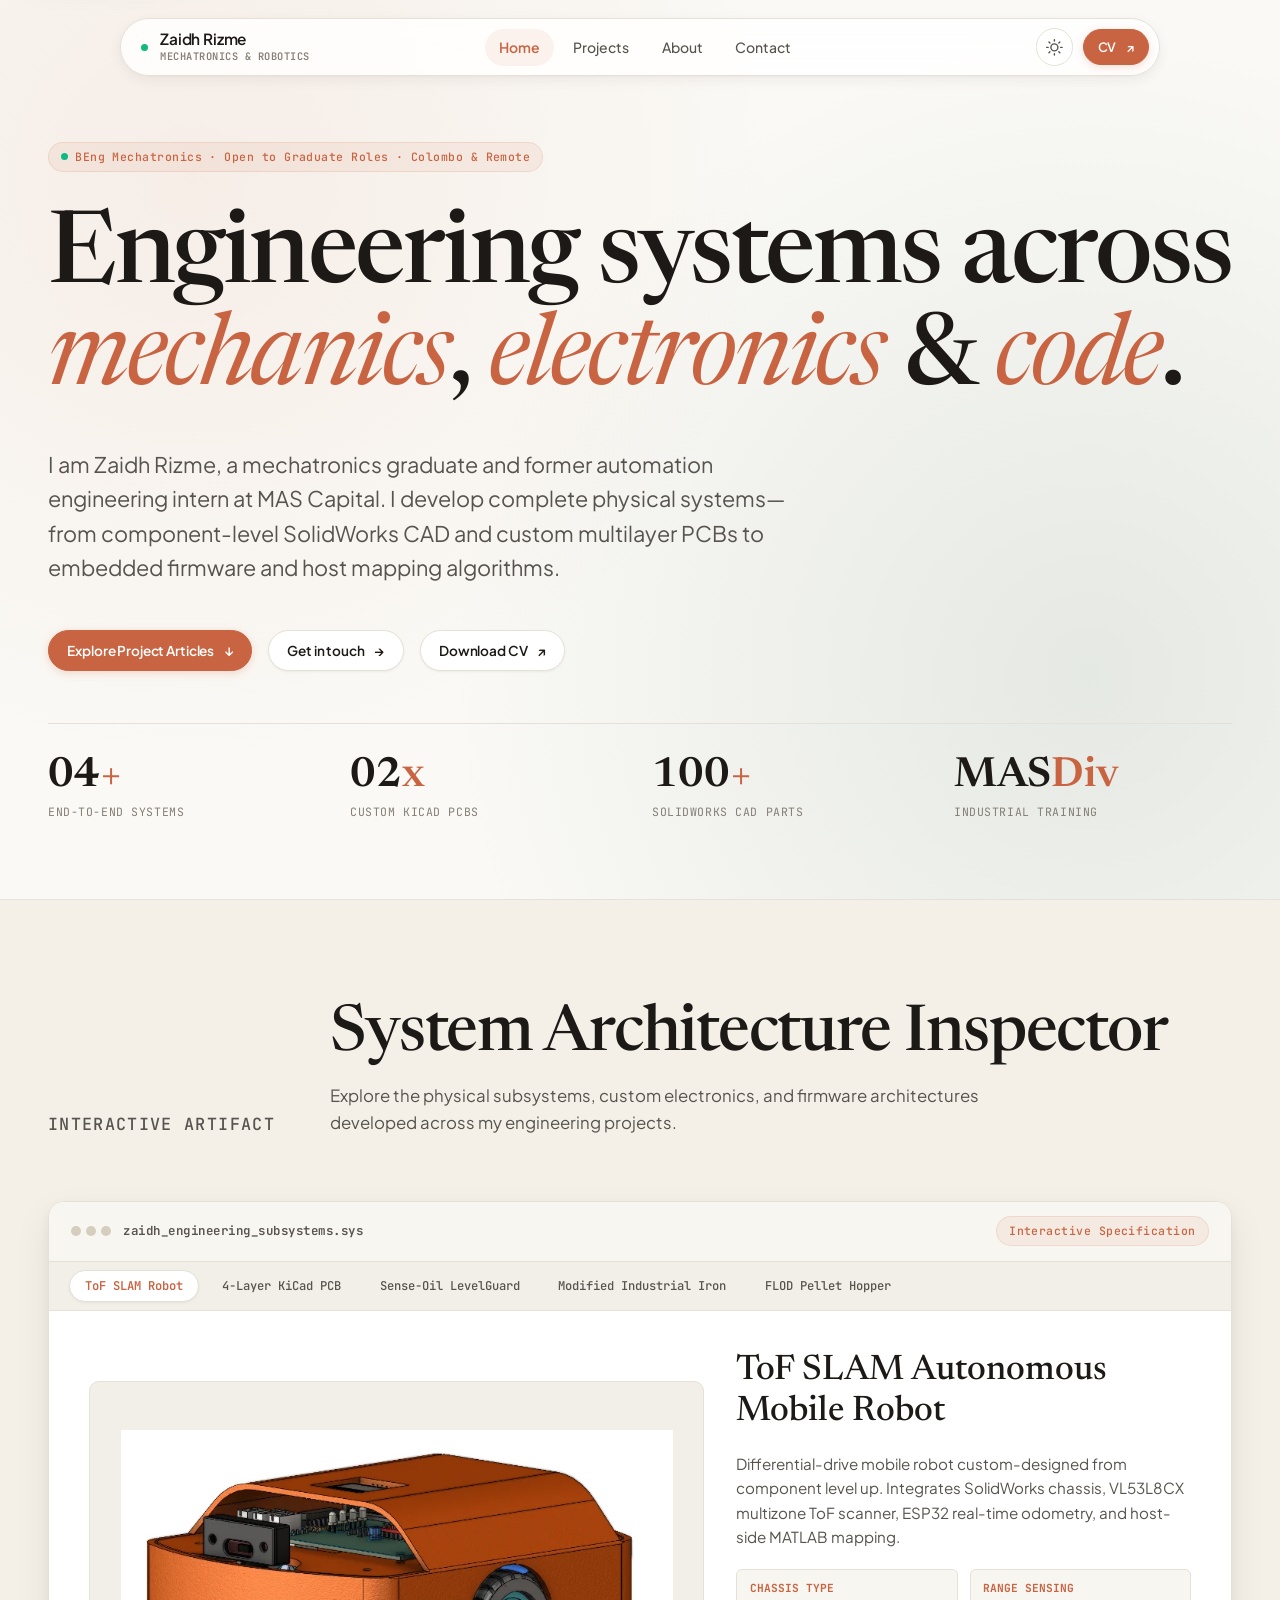
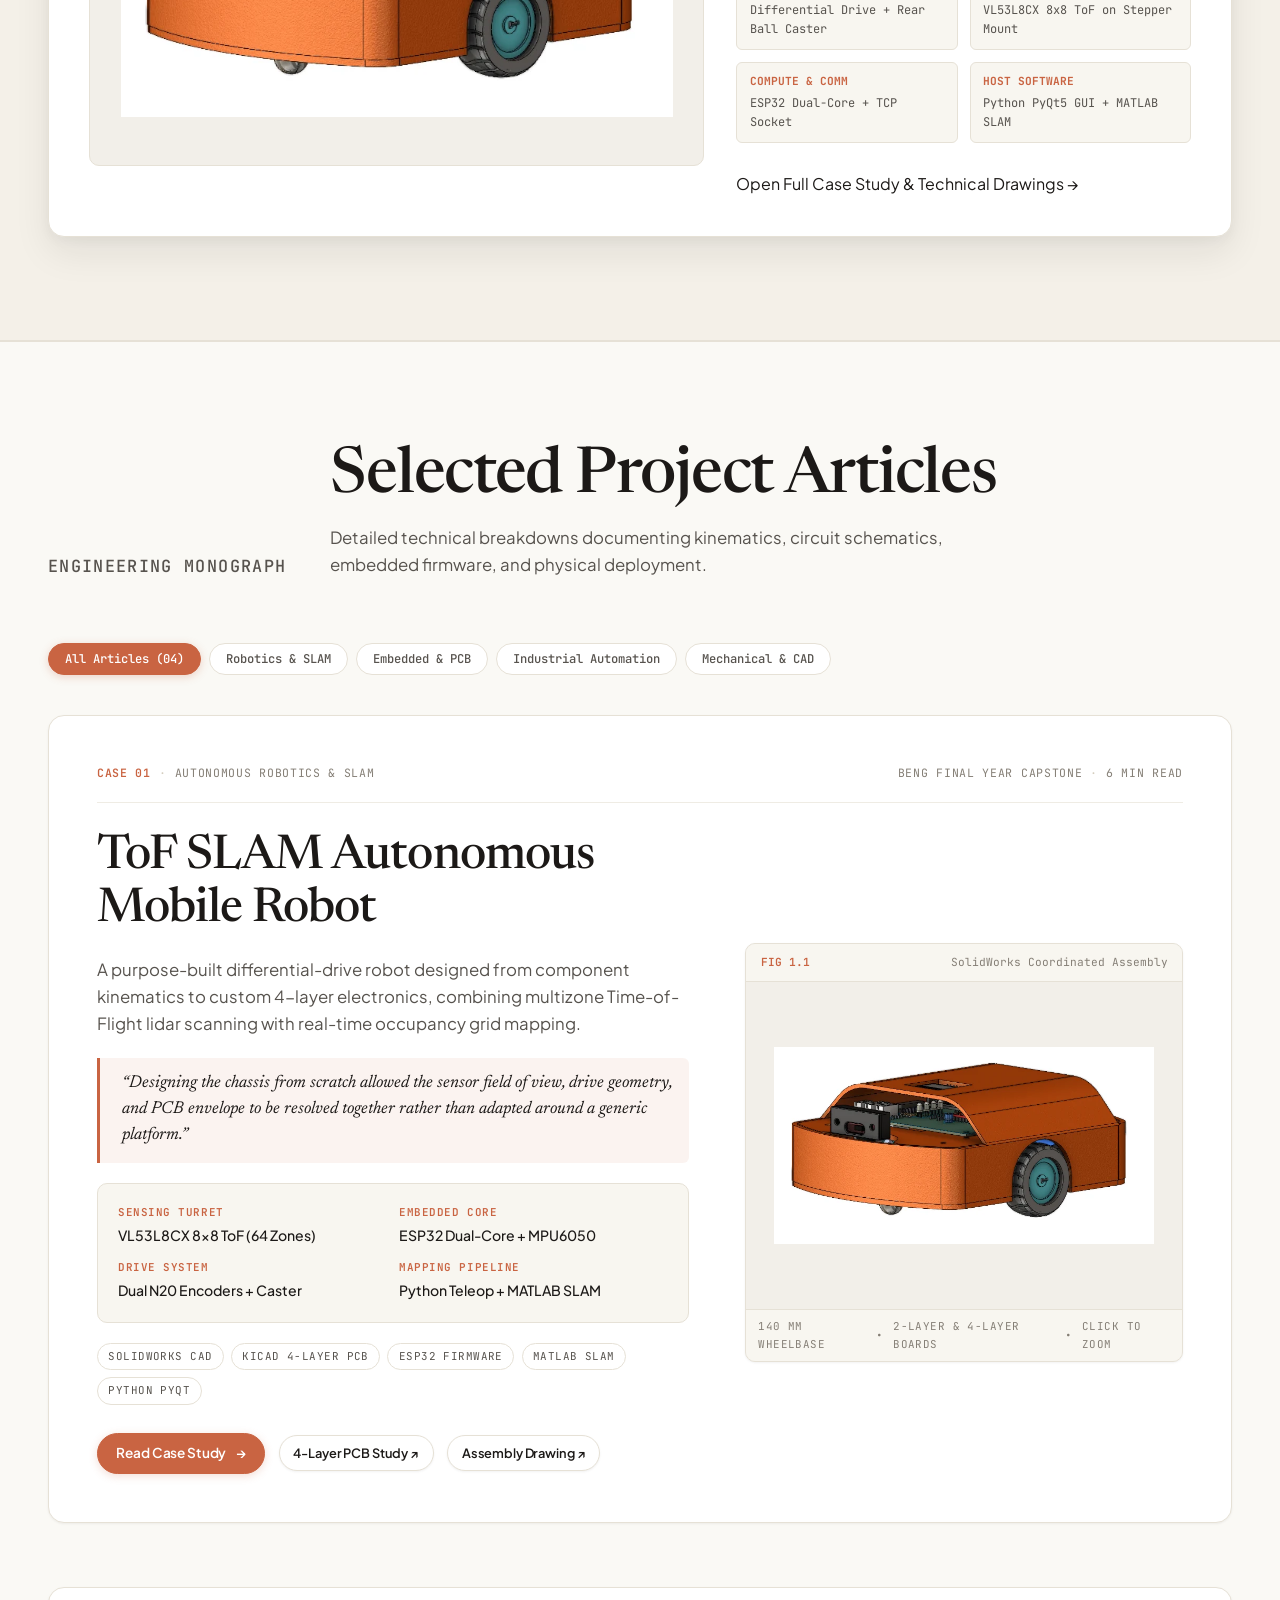
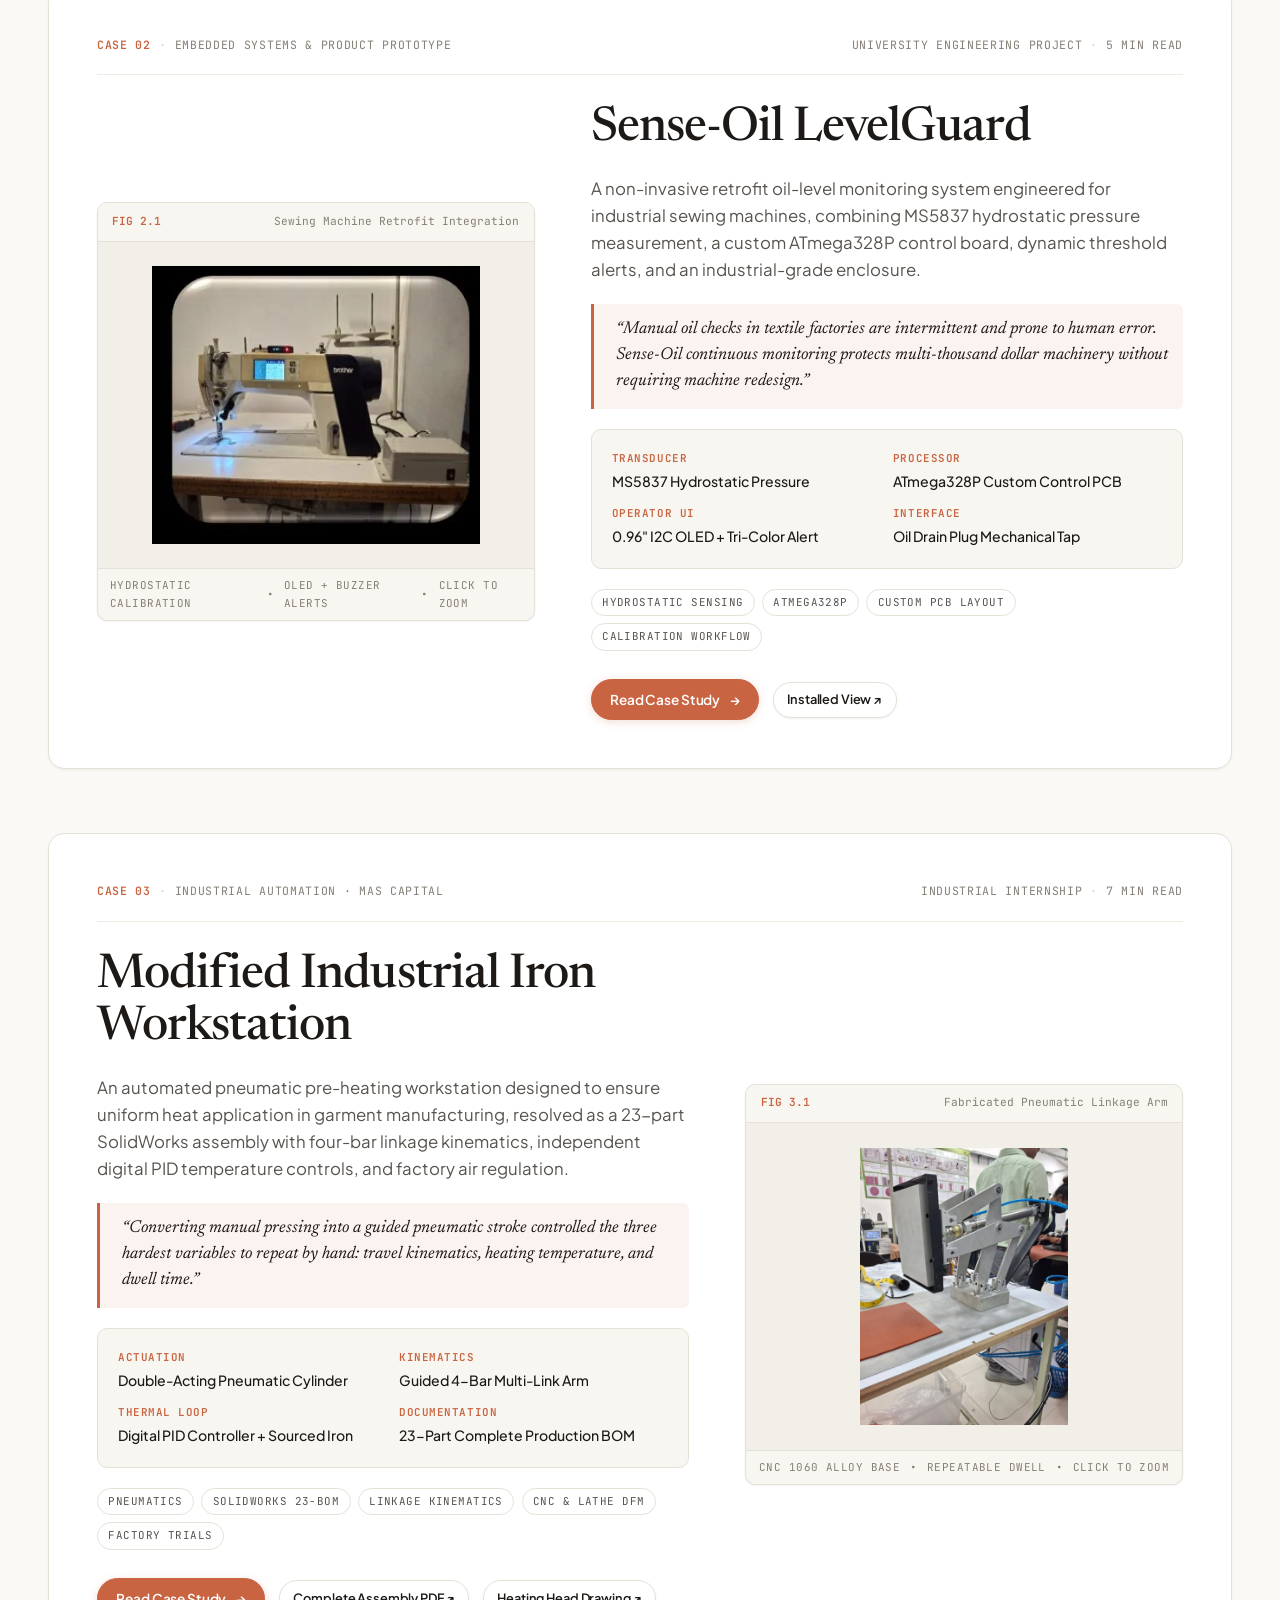
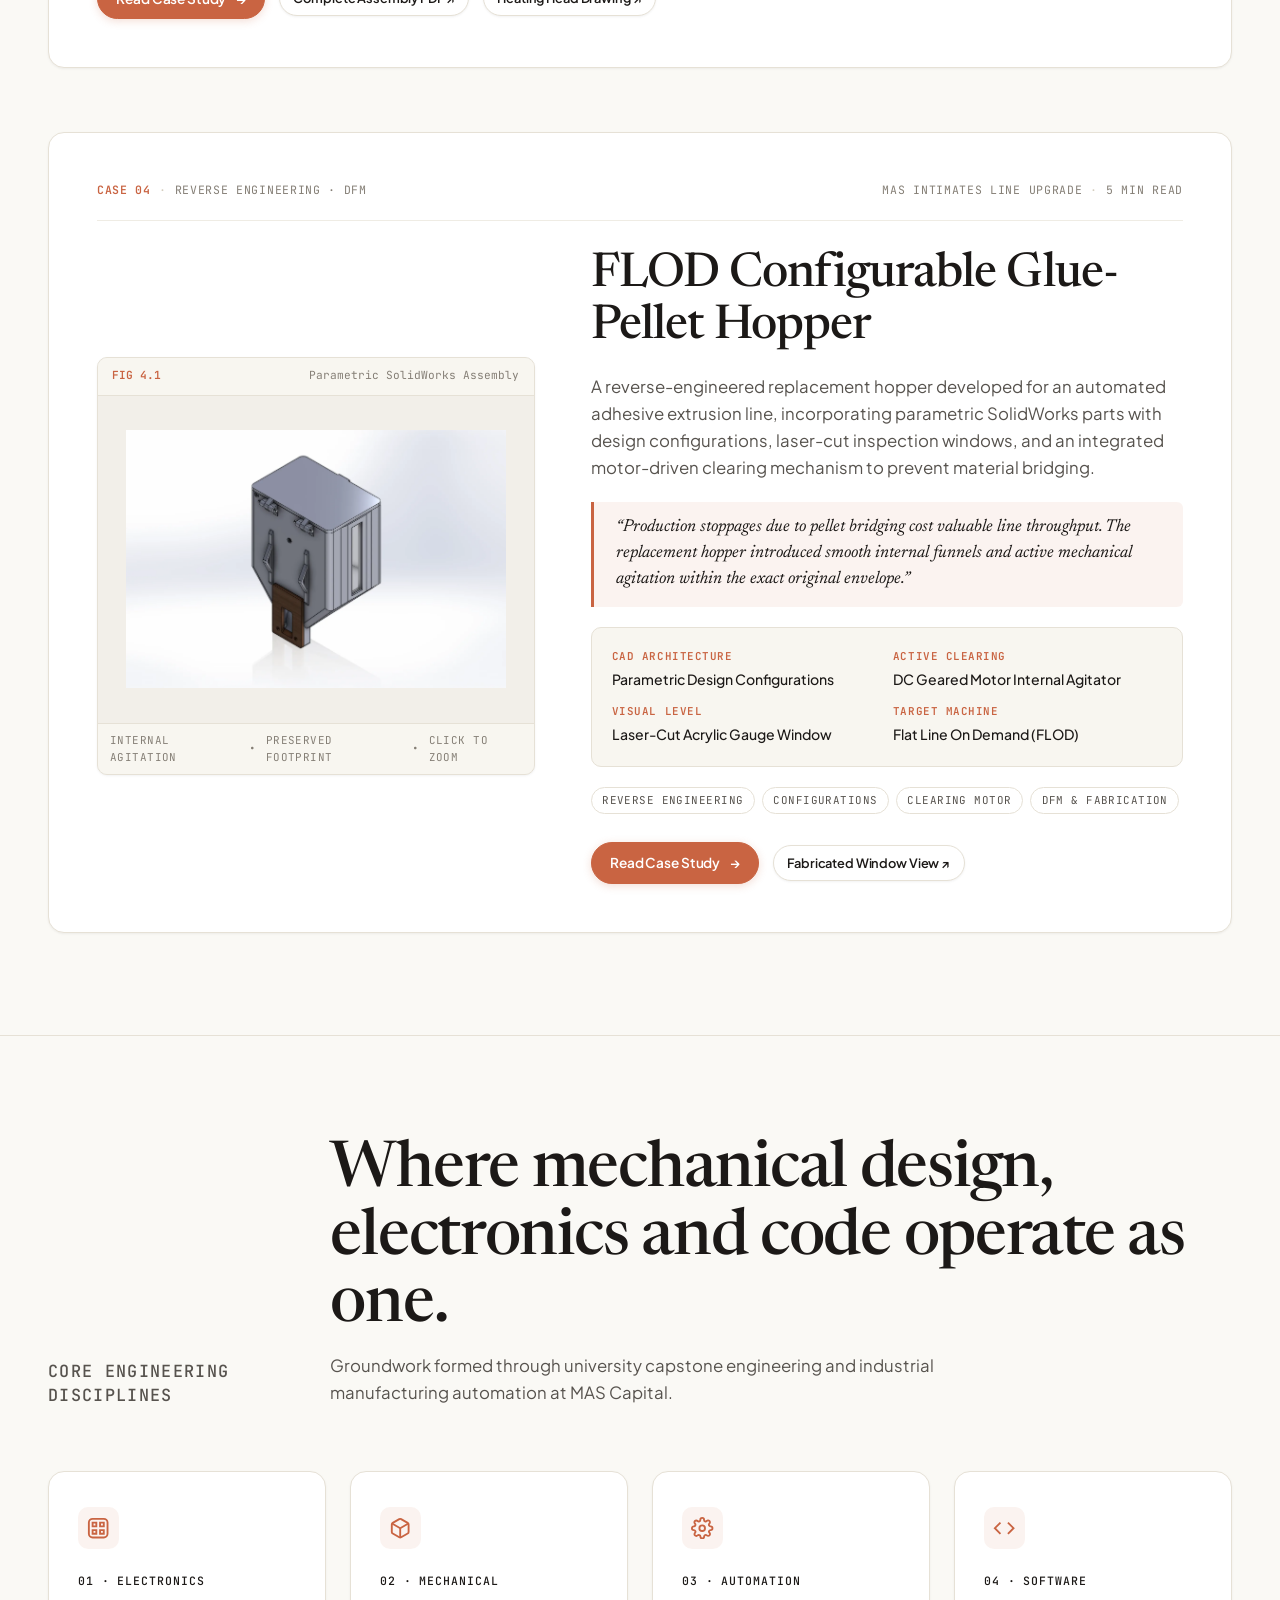
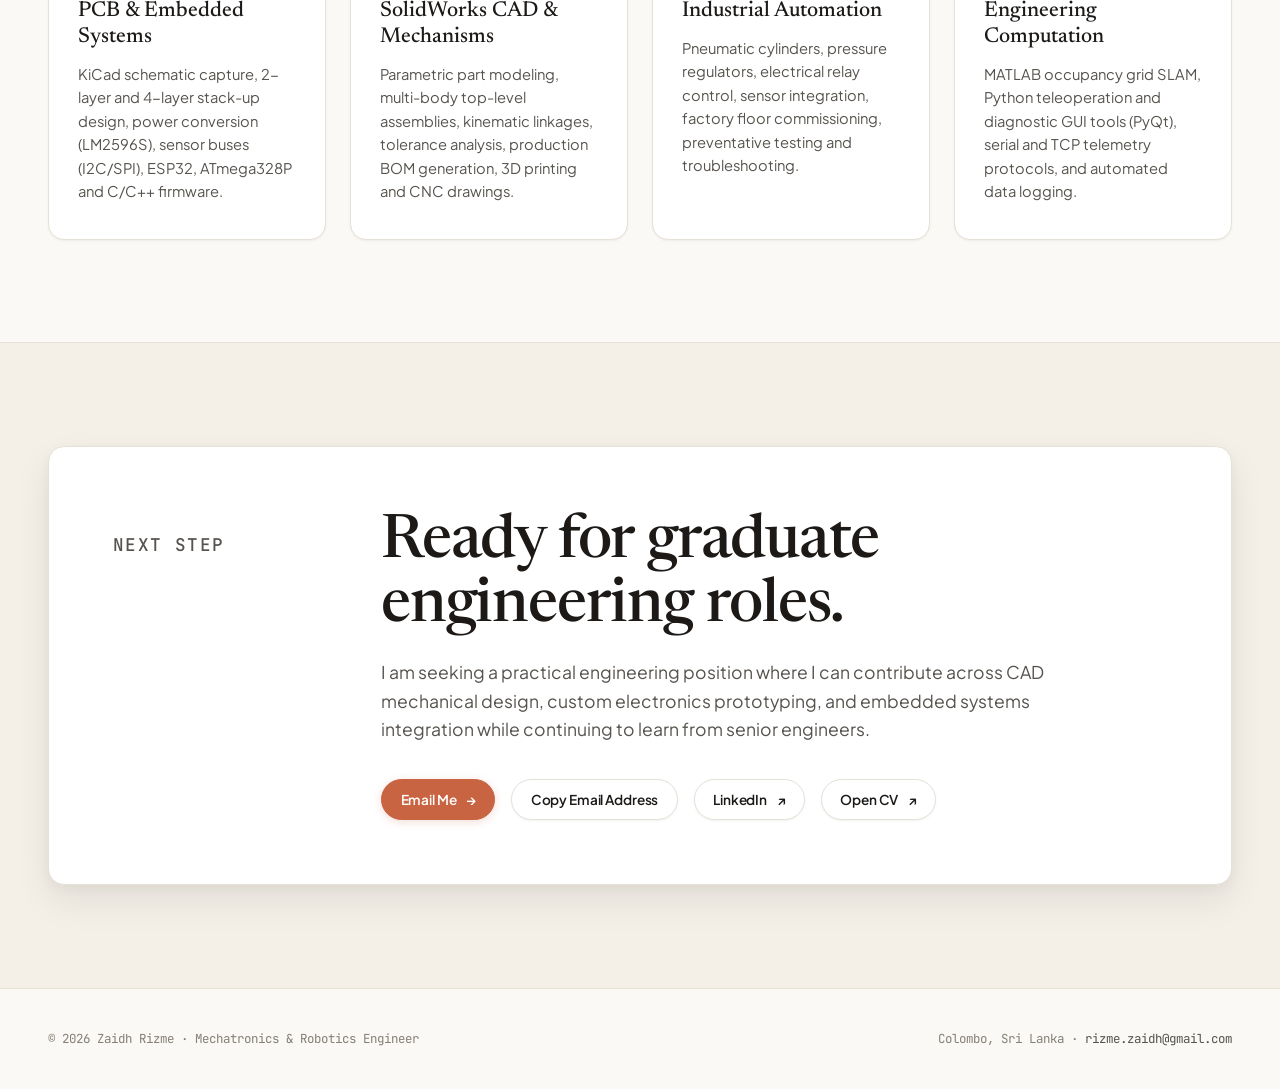
==== commit efca2762: "Redesign portfolio across all pages: Centered navbar, Article-type block format for projects with sp" ====
--- a/index.html
+++ b/index.html
@@ -7,13 +7,13 @@
     <meta name="theme-color" content="#FAF9F5">
     <title>Zaidh Rizme | Mechatronics &amp; Robotics Engineer</title>
     <link rel="icon" href="favicon.ico">
-    <link rel="stylesheet" href="css/styles.css?v=20261019-1">
-    <script src="js/main.js?v=20261019-1" defer></script>
+    <link rel="stylesheet" href="css/styles.css?v=20261019-2">
+    <script src="js/main.js?v=20261019-2" defer></script>
 </head>
 <body class="home-page">
     <a class="skip-link" href="#main">Skip to content</a>
 
-    <!-- Claude Translucent Floating Navigation -->
+    <!-- Mathematically Centered Claude Translucent Navigation -->
     <header class="site-header">
         <div class="nav-shell">
             <a class="brand" href="index.html" aria-label="Zaidh Rizme Homepage">
@@ -58,12 +58,12 @@
                 </p>
 
                 <div class="hero-actions">
-                    <a class="button" href="#featured-work">Explore Case Studies <span class="arrow">&darr;</span></a>
+                    <a class="button" href="#featured-articles">Explore Project Articles <span class="arrow">&darr;</span></a>
                     <a class="button secondary" href="contact.html">Get in touch <span class="arrow">&rarr;</span></a>
                     <a class="button secondary" href="Zaidh-Rizme-CV.pdf" target="_blank" rel="noopener">Download CV <span class="arrow">&nearr;</span></a>
                 </div>
 
-                <!-- Engineering Telemetry / Highlights Strip -->
+                <!-- Engineering Telemetry Strip -->
                 <div class="hero-metrics" aria-label="Key engineering achievements">
                     <div class="metric-item">
                         <div class="metric-number">04<span>+</span></div>
@@ -85,7 +85,7 @@
             </div>
         </section>
 
-        <!-- Claude Artifact: Interactive System Architecture Explorer -->
+        <!-- Interactive Claude Artifact: System Architecture Inspector -->
         <section class="system-explorer-section" aria-labelledby="system-explorer-title">
             <div class="shell">
                 <div class="section-head">
@@ -139,128 +139,358 @@
             </div>
         </section>
 
-        <!-- Project Showcase Header with Filter Pills -->
-        <section id="featured-work" class="section" style="padding-bottom: 2rem;">
+        <!-- Project Articles Section: Block Format -->
+        <section id="featured-articles" class="section">
             <div class="shell">
                 <div class="section-head">
-                    <p class="section-label">Selected Portfolio</p>
+                    <p class="section-label">Engineering Monograph</p>
                     <div>
-                        <h2>Engineered from requirements to hardware.</h2>
-                        <p>Each case study documents the design decisions, component selection, mechanical drawings, circuit layouts, and physical testing.</p>
-                    </div>
-                </div>
-
-                <div class="filter-bar" role="toolbar" aria-label="Filter projects by discipline">
-                    <button type="button" class="filter-btn active" data-filter="all">All Projects (04)</button>
+                        <h2>Selected Project Articles</h2>
+                        <p>Detailed technical breakdowns documenting kinematics, circuit schematics, embedded firmware, and physical deployment.</p>
+                    </div>
+                </div>
+
+                <div class="filter-bar" role="toolbar" aria-label="Filter project articles by discipline">
+                    <button type="button" class="filter-btn active" data-filter="all">All Articles (04)</button>
                     <button type="button" class="filter-btn" data-filter="robotics">Robotics &amp; SLAM</button>
                     <button type="button" class="filter-btn" data-filter="embedded">Embedded &amp; PCB</button>
                     <button type="button" class="filter-btn" data-filter="automation">Industrial Automation</button>
                     <button type="button" class="filter-btn" data-filter="cad">Mechanical &amp; CAD</button>
                 </div>
+
+                <div class="article-blocks-stack">
+                    <!-- Article 01: ToF SLAM Robot -->
+                    <article class="article-block reveal" data-category="robotics embedded cad">
+                        <div class="article-top-meta">
+                            <div class="article-issue">
+                                <span class="issue-number">CASE 01</span>
+                                <span class="issue-sep">&middot;</span>
+                                <span class="issue-topic">Autonomous Robotics &amp; SLAM</span>
+                            </div>
+                            <div class="article-timing">
+                                <span>BEng Final Year Capstone</span>
+                                <span class="issue-sep">&middot;</span>
+                                <span>6 min read</span>
+                            </div>
+                        </div>
+
+                        <div class="article-main-grid">
+                            <div class="article-copy-col">
+                                <h2 class="article-title">
+                                    <a href="tof-slam.html">ToF SLAM Autonomous Mobile Robot</a>
+                                </h2>
+                                <p class="article-dek">
+                                    A purpose-built differential-drive robot designed from component kinematics to custom 4-layer electronics, combining multizone Time-of-Flight lidar scanning with real-time occupancy grid mapping.
+                                </p>
+
+                                <blockquote class="article-quote">
+                                    &ldquo;Designing the chassis from scratch allowed the sensor field of view, drive geometry, and PCB envelope to be resolved together rather than adapted around a generic platform.&rdquo;
+                                </blockquote>
+
+                                <div class="article-specs-block">
+                                    <div class="spec-cell">
+                                        <span class="spec-label">Sensing Turret</span>
+                                        <span class="spec-val">VL53L8CX 8x8 ToF (64 Zones)</span>
+                                    </div>
+                                    <div class="spec-cell">
+                                        <span class="spec-label">Embedded Core</span>
+                                        <span class="spec-val">ESP32 Dual-Core + MPU6050</span>
+                                    </div>
+                                    <div class="spec-cell">
+                                        <span class="spec-label">Drive System</span>
+                                        <span class="spec-val">Dual N20 Encoders + Caster</span>
+                                    </div>
+                                    <div class="spec-cell">
+                                        <span class="spec-label">Mapping Pipeline</span>
+                                        <span class="spec-val">Python Teleop + MATLAB SLAM</span>
+                                    </div>
+                                </div>
+
+                                <div class="article-tags-row">
+                                    <span class="article-tag">SolidWorks CAD</span>
+                                    <span class="article-tag">KiCad 4-Layer PCB</span>
+                                    <span class="article-tag">ESP32 Firmware</span>
+                                    <span class="article-tag">MATLAB SLAM</span>
+                                    <span class="article-tag">Python PyQt</span>
+                                </div>
+
+                                <div class="article-cta-row">
+                                    <a class="button" href="tof-slam.html">Read Case Study <span class="arrow">&rarr;</span></a>
+                                    <a class="button secondary small" href="tof-pcb-advanced.html">4-Layer PCB Study &nearr;</a>
+                                    <a class="button secondary small" href="documents/tof/assembly.pdf" target="_blank" rel="noopener">Assembly Drawing &nearr;</a>
+                                </div>
+                            </div>
+
+                            <div class="article-media-col">
+                                <div class="article-media-frame">
+                                    <div class="media-badge-top">
+                                        <span class="fig-label">FIG 1.1</span>
+                                        <span class="fig-title">SolidWorks Coordinated Assembly</span>
+                                    </div>
+                                    <div class="article-img-wrap">
+                                        <img src="images/projects/tof/robot-cad-main.webp" alt="SolidWorks CAD model of the purpose-built ToF SLAM robot" loading="lazy">
+                                    </div>
+                                    <div class="media-specs-bottom">
+                                        <span>140 mm Wheelbase</span>
+                                        <span>&bull;</span>
+                                        <span>2-Layer &amp; 4-Layer Boards</span>
+                                        <span>&bull;</span>
+                                        <span>Click to Zoom</span>
+                                    </div>
+                                </div>
+                            </div>
+                        </div>
+                    </article>
+
+                    <!-- Article 02: Sense-Oil LevelGuard -->
+                    <article class="article-block reveal" data-category="embedded">
+                        <div class="article-top-meta">
+                            <div class="article-issue">
+                                <span class="issue-number">CASE 02</span>
+                                <span class="issue-sep">&middot;</span>
+                                <span class="issue-topic">Embedded Systems &amp; Product Prototype</span>
+                            </div>
+                            <div class="article-timing">
+                                <span>University Engineering Project</span>
+                                <span class="issue-sep">&middot;</span>
+                                <span>5 min read</span>
+                            </div>
+                        </div>
+
+                        <div class="article-main-grid reverse">
+                            <div class="article-copy-col">
+                                <h2 class="article-title">
+                                    <a href="sense-oil.html">Sense-Oil LevelGuard</a>
+                                </h2>
+                                <p class="article-dek">
+                                    A non-invasive retrofit oil-level monitoring system engineered for industrial sewing machines, combining MS5837 hydrostatic pressure measurement, a custom ATmega328P control board, dynamic threshold alerts, and an industrial-grade enclosure.
+                                </p>
+
+                                <blockquote class="article-quote">
+                                    &ldquo;Manual oil checks in textile factories are intermittent and prone to human error. Sense-Oil continuous monitoring protects multi-thousand dollar machinery without requiring machine redesign.&rdquo;
+                                </blockquote>
+
+                                <div class="article-specs-block">
+                                    <div class="spec-cell">
+                                        <span class="spec-label">Transducer</span>
+                                        <span class="spec-val">MS5837 Hydrostatic Pressure</span>
+                                    </div>
+                                    <div class="spec-cell">
+                                        <span class="spec-label">Processor</span>
+                                        <span class="spec-val">ATmega328P Custom Control PCB</span>
+                                    </div>
+                                    <div class="spec-cell">
+                                        <span class="spec-label">Operator UI</span>
+                                        <span class="spec-val">0.96&quot; I2C OLED + Tri-Color Alert</span>
+                                    </div>
+                                    <div class="spec-cell">
+                                        <span class="spec-label">Interface</span>
+                                        <span class="spec-val">Oil Drain Plug Mechanical Tap</span>
+                                    </div>
+                                </div>
+
+                                <div class="article-tags-row">
+                                    <span class="article-tag">Hydrostatic Sensing</span>
+                                    <span class="article-tag">ATmega328P</span>
+                                    <span class="article-tag">Custom PCB Layout</span>
+                                    <span class="article-tag">Calibration Workflow</span>
+                                </div>
+
+                                <div class="article-cta-row">
+                                    <a class="button" href="sense-oil.html">Read Case Study <span class="arrow">&rarr;</span></a>
+                                    <a class="button secondary small" href="images/projects/oil/oil-installed.webp" target="_blank">Installed View &nearr;</a>
+                                </div>
+                            </div>
+
+                            <div class="article-media-col">
+                                <div class="article-media-frame">
+                                    <div class="media-badge-top">
+                                        <span class="fig-label">FIG 2.1</span>
+                                        <span class="fig-title">Sewing Machine Retrofit Integration</span>
+                                    </div>
+                                    <div class="article-img-wrap">
+                                        <img src="images/projects/oil/oil-installed.webp" alt="Sense-Oil LevelGuard installed on an industrial sewing machine" loading="lazy">
+                                    </div>
+                                    <div class="media-specs-bottom">
+                                        <span>Hydrostatic Calibration</span>
+                                        <span>&bull;</span>
+                                        <span>OLED + Buzzer Alerts</span>
+                                        <span>&bull;</span>
+                                        <span>Click to Zoom</span>
+                                    </div>
+                                </div>
+                            </div>
+                        </div>
+                    </article>
+
+                    <!-- Article 03: Modified Industrial Iron -->
+                    <article class="article-block reveal" data-category="automation cad">
+                        <div class="article-top-meta">
+                            <div class="article-issue">
+                                <span class="issue-number">CASE 03</span>
+                                <span class="issue-sep">&middot;</span>
+                                <span class="issue-topic">Industrial Automation &middot; MAS Capital</span>
+                            </div>
+                            <div class="article-timing">
+                                <span>Industrial Internship</span>
+                                <span class="issue-sep">&middot;</span>
+                                <span>7 min read</span>
+                            </div>
+                        </div>
+
+                        <div class="article-main-grid">
+                            <div class="article-copy-col">
+                                <h2 class="article-title">
+                                    <a href="modified-iron.html">Modified Industrial Iron Workstation</a>
+                                </h2>
+                                <p class="article-dek">
+                                    An automated pneumatic pre-heating workstation designed to ensure uniform heat application in garment manufacturing, resolved as a 23-part SolidWorks assembly with four-bar linkage kinematics, independent digital PID temperature controls, and factory air regulation.
+                                </p>
+
+                                <blockquote class="article-quote">
+                                    &ldquo;Converting manual pressing into a guided pneumatic stroke controlled the three hardest variables to repeat by hand: travel kinematics, heating temperature, and dwell time.&rdquo;
+                                </blockquote>
+
+                                <div class="article-specs-block">
+                                    <div class="spec-cell">
+                                        <span class="spec-label">Actuation</span>
+                                        <span class="spec-val">Double-Acting Pneumatic Cylinder</span>
+                                    </div>
+                                    <div class="spec-cell">
+                                        <span class="spec-label">Kinematics</span>
+                                        <span class="spec-val">Guided 4-Bar Multi-Link Arm</span>
+                                    </div>
+                                    <div class="spec-cell">
+                                        <span class="spec-label">Thermal Loop</span>
+                                        <span class="spec-val">Digital PID Controller + Sourced Iron</span>
+                                    </div>
+                                    <div class="spec-cell">
+                                        <span class="spec-label">Documentation</span>
+                                        <span class="spec-val">23-Part Complete Production BOM</span>
+                                    </div>
+                                </div>
+
+                                <div class="article-tags-row">
+                                    <span class="article-tag">Pneumatics</span>
+                                    <span class="article-tag">SolidWorks 23-BOM</span>
+                                    <span class="article-tag">Linkage Kinematics</span>
+                                    <span class="article-tag">CNC &amp; Lathe DFM</span>
+                                    <span class="article-tag">Factory Trials</span>
+                                </div>
+
+                                <div class="article-cta-row">
+                                    <a class="button" href="modified-iron.html">Read Case Study <span class="arrow">&rarr;</span></a>
+                                    <a class="button secondary small" href="documents/iron/modified-iron-assembly.pdf" target="_blank" rel="noopener">Complete Assembly PDF &nearr;</a>
+                                    <a class="button secondary small" href="documents/iron/heating-head.pdf" target="_blank" rel="noopener">Heating Head Drawing &nearr;</a>
+                                </div>
+                            </div>
+
+                            <div class="article-media-col">
+                                <div class="article-media-frame">
+                                    <div class="media-badge-top">
+                                        <span class="fig-label">FIG 3.1</span>
+                                        <span class="fig-title">Fabricated Pneumatic Linkage Arm</span>
+                                    </div>
+                                    <div class="article-img-wrap">
+                                        <img src="images/projects/iron/iron-prototype.webp" alt="Pneumatic mechanism of the modified industrial iron prototype" loading="lazy">
+                                    </div>
+                                    <div class="media-specs-bottom">
+                                        <span>CNC 1060 Alloy Base</span>
+                                        <span>&bull;</span>
+                                        <span>Repeatable Dwell</span>
+                                        <span>&bull;</span>
+                                        <span>Click to Zoom</span>
+                                    </div>
+                                </div>
+                            </div>
+                        </div>
+                    </article>
+
+                    <!-- Article 04: FLOD Hopper -->
+                    <article class="article-block reveal" data-category="automation cad">
+                        <div class="article-top-meta">
+                            <div class="article-issue">
+                                <span class="issue-number">CASE 04</span>
+                                <span class="issue-sep">&middot;</span>
+                                <span class="issue-topic">Reverse Engineering &middot; DFM</span>
+                            </div>
+                            <div class="article-timing">
+                                <span>MAS Intimates Line Upgrade</span>
+                                <span class="issue-sep">&middot;</span>
+                                <span>5 min read</span>
+                            </div>
+                        </div>
+
+                        <div class="article-main-grid reverse">
+                            <div class="article-copy-col">
+                                <h2 class="article-title">
+                                    <a href="flod-hopper.html">FLOD Configurable Glue-Pellet Hopper</a>
+                                </h2>
+                                <p class="article-dek">
+                                    A reverse-engineered replacement hopper developed for an automated adhesive extrusion line, incorporating parametric SolidWorks parts with design configurations, laser-cut inspection windows, and an integrated motor-driven clearing mechanism to prevent material bridging.
+                                </p>
+
+                                <blockquote class="article-quote">
+                                    &ldquo;Production stoppages due to pellet bridging cost valuable line throughput. The replacement hopper introduced smooth internal funnels and active mechanical agitation within the exact original envelope.&rdquo;
+                                </blockquote>
+
+                                <div class="article-specs-block">
+                                    <div class="spec-cell">
+                                        <span class="spec-label">CAD Architecture</span>
+                                        <span class="spec-val">Parametric Design Configurations</span>
+                                    </div>
+                                    <div class="spec-cell">
+                                        <span class="spec-label">Active Clearing</span>
+                                        <span class="spec-val">DC Geared Motor Internal Agitator</span>
+                                    </div>
+                                    <div class="spec-cell">
+                                        <span class="spec-label">Visual Level</span>
+                                        <span class="spec-val">Laser-Cut Acrylic Gauge Window</span>
+                                    </div>
+                                    <div class="spec-cell">
+                                        <span class="spec-label">Target Machine</span>
+                                        <span class="spec-val">Flat Line On Demand (FLOD)</span>
+                                    </div>
+                                </div>
+
+                                <div class="article-tags-row">
+                                    <span class="article-tag">Reverse Engineering</span>
+                                    <span class="article-tag">Configurations</span>
+                                    <span class="article-tag">Clearing Motor</span>
+                                    <span class="article-tag">DFM &amp; Fabrication</span>
+                                </div>
+
+                                <div class="article-cta-row">
+                                    <a class="button" href="flod-hopper.html">Read Case Study <span class="arrow">&rarr;</span></a>
+                                    <a class="button secondary small" href="images/projects/hopper/photo-side-window.webp" target="_blank">Fabricated Window View &nearr;</a>
+                                </div>
+                            </div>
+
+                            <div class="article-media-col">
+                                <div class="article-media-frame">
+                                    <div class="media-badge-top">
+                                        <span class="fig-label">FIG 4.1</span>
+                                        <span class="fig-title">Parametric SolidWorks Assembly</span>
+                                    </div>
+                                    <div class="article-img-wrap">
+                                        <img src="images/projects/hopper/hopper-cad.webp?v=20260808-3" alt="SolidWorks assembly of the configurable FLOD hopper" loading="lazy">
+                                    </div>
+                                    <div class="media-specs-bottom">
+                                        <span>Internal Agitation</span>
+                                        <span>&bull;</span>
+                                        <span>Preserved Footprint</span>
+                                        <span>&bull;</span>
+                                        <span>Click to Zoom</span>
+                                    </div>
+                                </div>
+                            </div>
+                        </div>
+                    </article>
+                </div>
             </div>
         </section>
 
-        <!-- Featured Projects in Stage View -->
-        <section class="home-project project-tof reveal" data-category="robotics embedded cad" aria-labelledby="home-tof">
-            <div class="shell project-stage">
-                <figure class="stage-media">
-                    <img src="images/projects/tof/robot-cad-main.webp" alt="SolidWorks CAD model of the purpose-built ToF SLAM robot" loading="lazy">
-                </figure>
-                <div class="stage-copy">
-                    <p class="project-type">01 / 04 &middot; BEng Final Year Capstone</p>
-                    <div>
-                        <h2 id="home-tof">ToF SLAM Mobile Robot</h2>
-                        <p>A mobile robot developed from component level up, combining custom differential chassis design, VL53L8CX multizone ToF scanning, ESP32 embedded control, Python diagnostics, MATLAB occupancy grid mapping, and two generations of purpose-built PCBs.</p>
-                        <ul class="stage-disciplines" aria-label="Project disciplines">
-                            <li>SolidWorks</li>
-                            <li>ESP32 Dual-Core</li>
-                            <li>KiCad 4-Layer</li>
-                            <li>MATLAB SLAM</li>
-                            <li>Python GUI</li>
-                        </ul>
-                        <div style="margin-top: 1.25rem;">
-                            <a class="case-link" href="tof-slam.html">Read full case study <span>&rarr;</span></a>
-                        </div>
-                    </div>
-                </div>
-            </div>
-        </section>
-
-        <section class="home-project project-oil reveal" data-category="embedded" aria-labelledby="home-oil">
-            <div class="shell project-stage">
-                <figure class="stage-media">
-                    <img src="images/projects/oil/oil-installed.webp" alt="Sense-Oil LevelGuard installed on an industrial sewing machine" loading="lazy">
-                </figure>
-                <div class="stage-copy">
-                    <p class="project-type">02 / 04 &middot; Industrial Product Prototype</p>
-                    <div>
-                        <h2 id="home-oil">Sense-Oil LevelGuard</h2>
-                        <p>A non-invasive retrofit oil monitoring system engineered for industrial sewing machines. Combines MS5837 high-precision hydrostatic pressure sensing, a custom ATmega328P control board, dynamic threshold alerts, and an industrial-grade enclosure.</p>
-                        <ul class="stage-disciplines" aria-label="Project disciplines">
-                            <li>Hydrostatic Sensing</li>
-                            <li>ATmega328P</li>
-                            <li>Custom PCB</li>
-                            <li>OLED UI</li>
-                            <li>Calibration</li>
-                        </ul>
-                        <div style="margin-top: 1.25rem;">
-                            <a class="case-link" href="sense-oil.html">Read full case study <span>&rarr;</span></a>
-                        </div>
-                    </div>
-                </div>
-            </div>
-        </section>
-
-        <section class="home-project project-iron reveal" data-category="automation cad" aria-labelledby="home-iron">
-            <div class="shell project-stage">
-                <figure class="stage-media">
-                    <img src="images/projects/iron/iron-prototype.webp" alt="Pneumatic mechanism of the modified industrial iron prototype" loading="lazy">
-                </figure>
-                <div class="stage-copy">
-                    <p class="project-type">03 / 04 &middot; MAS Capital Industrial Training</p>
-                    <div>
-                        <h2 id="home-iron">Modified Industrial Iron Workstation</h2>
-                        <p>An automated pneumatic pre-heating workstation designed to ensure uniform heat application in garment manufacturing. Resolved as a 23-part SolidWorks assembly with four-bar linkage kinematics, independent digital PID temperature controls, and factory air regulation.</p>
-                        <ul class="stage-disciplines" aria-label="Project disciplines">
-                            <li>Pneumatic Actuation</li>
-                            <li>SolidWorks BOM</li>
-                            <li>Kinematic Linkage</li>
-                            <li>PID Heat Control</li>
-                            <li>Production Trials</li>
-                        </ul>
-                        <div style="margin-top: 1.25rem;">
-                            <a class="case-link" href="modified-iron.html">Read full case study <span>&rarr;</span></a>
-                        </div>
-                    </div>
-                </div>
-            </div>
-        </section>
-
-        <section class="home-project project-hopper reveal" data-category="automation cad" aria-labelledby="home-hopper">
-            <div class="shell project-stage">
-                <figure class="stage-media">
-                    <img src="images/projects/hopper/hopper-cad.webp?v=20260808-3" alt="SolidWorks assembly of the configurable FLOD hopper" loading="lazy">
-                </figure>
-                <div class="stage-copy">
-                    <p class="project-type">04 / 04 &middot; Industrial Reverse Engineering</p>
-                    <div>
-                        <h2 id="home-hopper">FLOD Glue-Pellet Hopper</h2>
-                        <p>A reverse-engineered replacement hopper developed for an automated adhesive extrusion line. Implemented parametric SolidWorks parts with design configurations, laser-cut inspection windows, and an integrated motor-driven clearing mechanism to prevent material bridging.</p>
-                        <ul class="stage-disciplines" aria-label="Project disciplines">
-                            <li>Reverse Engineering</li>
-                            <li>Parametric Configurations</li>
-                            <li>Agitation Mechanism</li>
-                            <li>DFM &amp; Fabrication</li>
-                        </ul>
-                        <div style="margin-top: 1.25rem;">
-                            <a class="case-link" href="flod-hopper.html">Read full case study <span>&rarr;</span></a>
-                        </div>
-                    </div>
-                </div>
-            </div>
-        </section>
-
-        <!-- Engineering Disciplines / Capabilities -->
+        <!-- Engineering Disciplines -->
         <section class="home-capabilities" aria-labelledby="capabilities">
             <div class="shell">
                 <div class="section-head">
--- a/css/styles.css
+++ b/css/styles.css
@@ -7,6 +7,7 @@
     /* Palette - Claude Warm Light Mode */
     --bg: #FAF9F5;
     --bg-alt: #F4F0E8;
+    --bg-tint: #ECE7DD;
     --surface: #FFFFFF;
     --surface-elevated: #F8F6F0;
     --surface-muted: #F2EFE9;
@@ -24,7 +25,7 @@
     --accent-hover: #B35232;
     --accent-light: rgba(201, 100, 66, 0.08);
     --accent-subtle: rgba(201, 100, 66, 0.14);
-    --accent-focus: rgba(201, 100, 66, 0.3);
+    --accent-focus: rgba(201, 100, 66, 0.28);
 
     /* Auxiliary Engineering Accents */
     --accent-sage: #2D5A46;
@@ -35,8 +36,8 @@
     /* Shadows */
     --shadow-sm: 0 1px 3px rgba(28, 25, 23, 0.04), 0 1px 2px rgba(28, 25, 23, 0.02);
     --shadow-md: 0 4px 14px rgba(28, 25, 23, 0.06), 0 1px 3px rgba(28, 25, 23, 0.03);
-    --shadow-lg: 0 16px 32px rgba(28, 25, 23, 0.08), 0 4px 8px rgba(28, 25, 23, 0.03);
-    --shadow-float: 0 20px 40px -10px rgba(28, 25, 23, 0.12);
+    --shadow-lg: 0 16px 36px rgba(28, 25, 23, 0.08), 0 4px 12px rgba(28, 25, 23, 0.04);
+    --shadow-float: 0 20px 48px -10px rgba(28, 25, 23, 0.14);
 
     /* Typography */
     --font-serif: 'Newsreader', Georgia, Cambria, 'Times New Roman', serif;
@@ -57,7 +58,6 @@
     --transition-normal: 0.28s var(--ease);
     --transition-slow: 0.5s var(--ease);
 
-    /* Header height reference */
     --header-height: 4rem;
 }
 
@@ -65,6 +65,7 @@
     /* Palette - Claude Obsidian Dark Mode */
     --bg: #141413;
     --bg-alt: #1A1918;
+    --bg-tint: #23211E;
     --surface: #1E1D1B;
     --surface-elevated: #262421;
     --surface-muted: #201E1C;
@@ -88,10 +89,10 @@
     --accent-amber: #F59E0B;
     --accent-blue: #4B85AB;
 
-    --shadow-sm: 0 1px 3px rgba(0, 0, 0, 0.2);
-    --shadow-md: 0 4px 16px rgba(0, 0, 0, 0.3);
-    --shadow-lg: 0 16px 36px rgba(0, 0, 0, 0.45);
-    --shadow-float: 0 20px 40px -10px rgba(0, 0, 0, 0.55);
+    --shadow-sm: 0 1px 3px rgba(0, 0, 0, 0.25);
+    --shadow-md: 0 4px 16px rgba(0, 0, 0, 0.35);
+    --shadow-lg: 0 16px 36px rgba(0, 0, 0, 0.5);
+    --shadow-float: 0 20px 48px -10px rgba(0, 0, 0, 0.65);
 }
 
 /* ==========================================================================
@@ -142,6 +143,19 @@
 :focus-visible {
     outline: 2px solid var(--accent);
     outline-offset: 3px;
+}
+
+/* Drop Cap for Editorial Journal Case Studies */
+.dropcap::first-letter {
+    font-family: var(--font-serif);
+    float: left;
+    font-size: 3.8rem;
+    line-height: 0.85;
+    padding-top: 4px;
+    padding-right: 12px;
+    padding-bottom: 2px;
+    color: var(--accent);
+    font-weight: 500;
 }
 
 /* ==========================================================================
@@ -172,28 +186,33 @@
 }
 
 /* ==========================================================================
-   Header Navigation (Claude Translucent Capsule)
+   Header Navigation (Mathematically Dead-Centered Capsule)
    ========================================================================== */
 .site-header {
     position: fixed;
     z-index: 100;
     top: 1.15rem;
     left: 0;
+    right: 0;
     width: 100%;
+    display: flex;
+    justify-content: center;
+    align-items: center;
     pointer-events: none;
+    transition: transform var(--transition-normal);
 }
 
 .nav-shell {
-    width: min(calc(100% - 2rem), 1080px);
+    width: min(calc(100% - 2rem), 1040px);
     min-height: 3.6rem;
-    display: flex;
-    align-items: center;
-    justify-content: space-between;
-    gap: 1.25rem;
-    padding: 0.35rem 0.5rem 0.35rem 1.25rem;
+    display: grid;
+    grid-template-columns: 1fr auto 1fr;
+    align-items: center;
+    padding: 0.35rem 0.6rem 0.35rem 1.25rem;
+    margin: 0 auto;
     border: 1px solid var(--border);
     border-radius: var(--radius-pill);
-    background: color-mix(in srgb, var(--surface) 82%, transparent);
+    background: color-mix(in srgb, var(--surface) 86%, transparent);
     backdrop-filter: blur(20px) saturate(180%);
     -webkit-backdrop-filter: blur(20px) saturate(180%);
     box-shadow: var(--shadow-md);
@@ -203,7 +222,7 @@
 
 .site-header.is-scrolled .nav-shell {
     transform: translateY(-0.25rem);
-    background: color-mix(in srgb, var(--surface) 94%, transparent);
+    background: color-mix(in srgb, var(--surface) 95%, transparent);
     box-shadow: var(--shadow-float);
     border-color: var(--border-strong);
 }
@@ -217,6 +236,7 @@
 }
 
 .brand {
+    justify-self: start;
     display: flex;
     align-items: center;
     gap: 0.75rem;
@@ -255,23 +275,16 @@
 }
 
 @keyframes pulse-dot {
-    0% {
-        transform: scale(0.95);
-        box-shadow: 0 0 0 0 rgba(16, 185, 129, 0.7);
-    }
-    70% {
-        transform: scale(1);
-        box-shadow: 0 0 0 6px rgba(16, 185, 129, 0);
-    }
-    100% {
-        transform: scale(0.95);
-        box-shadow: 0 0 0 0 rgba(16, 185, 129, 0);
-    }
+    0% { transform: scale(0.95); box-shadow: 0 0 0 0 rgba(16, 185, 129, 0.7); }
+    70% { transform: scale(1); box-shadow: 0 0 0 6px rgba(16, 185, 129, 0); }
+    100% { transform: scale(0.95); box-shadow: 0 0 0 0 rgba(16, 185, 129, 0); }
 }
 
 .main-nav {
-    display: flex;
-    align-items: center;
+    justify-self: center;
+    display: flex;
+    align-items: center;
+    justify-content: center;
     gap: 0.35rem;
 }
 
@@ -297,6 +310,7 @@
 }
 
 .nav-actions {
+    justify-self: end;
     display: flex;
     align-items: center;
     gap: 0.6rem;
@@ -333,17 +347,9 @@
     stroke-linejoin: round;
 }
 
-.icon-moon {
-    display: none;
-}
-
-[data-theme="dark"] .icon-sun {
-    display: none;
-}
-
-[data-theme="dark"] .icon-moon {
-    display: block;
-}
+.icon-moon { display: none; }
+[data-theme="dark"] .icon-sun { display: none; }
+[data-theme="dark"] .icon-moon { display: block; }
 
 /* Buttons */
 .button {
@@ -373,9 +379,7 @@
     box-shadow: 0 6px 16px rgba(201, 100, 66, 0.32);
 }
 
-.button:active {
-    transform: translateY(0);
-}
+.button:active { transform: translateY(0); }
 
 .button.secondary {
     background: var(--surface);
@@ -402,9 +406,7 @@
     transition: transform var(--transition-fast);
 }
 
-.button:hover .arrow {
-    transform: translateX(3px);
-}
+.button:hover .arrow { transform: translateX(3px); }
 
 /* ==========================================================================
    Typography & Editorial Labels
@@ -426,9 +428,7 @@
 
 .eyebrow,
 .kicker,
-.section-label {
-    color: var(--accent);
-}
+.section-label { color: var(--accent); }
 
 .badge {
     display: inline-flex;
@@ -478,9 +478,7 @@
     gap: 2.25rem;
 }
 
-.hero-status-pill {
-    justify-self: start;
-}
+.hero-status-pill { justify-self: start; }
 
 .home-hero h1 {
     margin: 0;
@@ -492,15 +490,8 @@
     color: var(--text-primary);
 }
 
-.home-hero h1 span {
-    display: block;
-}
-
-.home-hero h1 em {
-    font-style: italic;
-    color: var(--accent);
-    font-weight: 400;
-}
+.home-hero h1 span { display: block; }
+.home-hero h1 em { font-style: italic; color: var(--accent); font-weight: 400; }
 
 .hero-copy {
     max-width: 780px;
@@ -510,7 +501,6 @@
     line-height: 1.6;
 }
 
-/* Engineering Stats / Metrics Strip */
 .hero-metrics {
     display: grid;
     grid-template-columns: repeat(4, 1fr);
@@ -534,9 +524,7 @@
     color: var(--text-primary);
 }
 
-.metric-number span {
-    color: var(--accent);
-}
+.metric-number span { color: var(--accent); }
 
 .metric-label {
     font-family: var(--font-mono);
@@ -582,23 +570,9 @@
     border-bottom: 1px solid var(--border);
 }
 
-.artifact-title-box {
-    display: flex;
-    align-items: center;
-    gap: 0.75rem;
-}
-
-.artifact-dots {
-    display: flex;
-    gap: 5px;
-}
-
-.artifact-dots span {
-    width: 10px;
-    height: 10px;
-    border-radius: 50%;
-    background: var(--border-strong);
-}
+.artifact-title-box { display: flex; align-items: center; gap: 0.75rem; }
+.artifact-dots { display: flex; gap: 5px; }
+.artifact-dots span { width: 10px; height: 10px; border-radius: 50%; background: var(--border-strong); }
 
 .artifact-title {
     font-family: var(--font-mono);
@@ -632,10 +606,7 @@
     transition: all var(--transition-fast);
 }
 
-.artifact-tab:hover {
-    color: var(--text-primary);
-    background: var(--surface);
-}
+.artifact-tab:hover { color: var(--text-primary); background: var(--surface); }
 
 .artifact-tab.active {
     color: var(--accent);
@@ -672,15 +643,9 @@
     transition: transform var(--transition-slow);
 }
 
-.artifact-preview-media:hover img {
-    transform: scale(1.03);
-}
-
-.artifact-details {
-    display: flex;
-    flex-direction: column;
-    gap: 1.25rem;
-}
+.artifact-preview-media:hover img { transform: scale(1.03); }
+
+.artifact-details { display: flex; flex-direction: column; gap: 1.25rem; }
 
 .artifact-details h3 {
     margin: 0;
@@ -726,7 +691,7 @@
 }
 
 /* ==========================================================================
-   Filter Pills & Sections
+   Filter Pills & Section Headers
    ========================================================================== */
 .section {
     padding: clamp(4.5rem, 8vw, 7.5rem) 0;
@@ -794,104 +759,177 @@
 }
 
 /* ==========================================================================
-   Project Grid & Cards
+   ARTICLE TYPE BLOCK FORMAT (Major Upgrade)
    ========================================================================== */
-.project-grid {
-    display: grid;
-    grid-template-columns: repeat(2, minmax(0, 1fr));
-    gap: clamp(1.75rem, 3.5vw, 2.75rem);
-}
-
-.project-card {
+.article-blocks-stack {
     display: flex;
     flex-direction: column;
-    min-width: 0;
+    gap: clamp(2.5rem, 5vw, 4rem);
+}
+
+.article-block {
+    position: relative;
     border: 1px solid var(--border);
     border-radius: var(--radius-lg);
-    overflow: hidden;
     background: var(--surface);
+    padding: clamp(1.75rem, 4vw, 3rem);
     box-shadow: var(--shadow-sm);
     transition: transform var(--transition-normal), box-shadow var(--transition-normal), border-color var(--transition-normal);
 }
 
-.project-card:hover {
-    transform: translateY(-6px);
+.article-block:hover {
+    transform: translateY(-4px);
     box-shadow: var(--shadow-lg);
     border-color: var(--border-strong);
 }
 
-.project-image {
+/* Top Meta Bar */
+.article-top-meta {
+    display: flex;
+    justify-content: space-between;
+    align-items: center;
+    gap: 1rem;
+    padding-bottom: 1.25rem;
+    border-bottom: 1px solid var(--border-subtle);
+    margin-bottom: 1.75rem;
+    font-family: var(--font-mono);
+    font-size: 0.72rem;
+    text-transform: uppercase;
+    letter-spacing: 0.06em;
+    color: var(--text-tertiary);
+}
+
+.article-issue {
+    display: flex;
+    align-items: center;
+    gap: 0.5rem;
+}
+
+.issue-number {
+    font-weight: 600;
+    color: var(--accent);
+}
+
+.issue-sep { color: var(--border-strong); }
+
+.article-timing {
+    display: flex;
+    align-items: center;
+    gap: 0.5rem;
+}
+
+/* Main Grid */
+.article-main-grid {
+    display: grid;
+    grid-template-columns: 1.15fr 0.85fr;
+    gap: clamp(2rem, 5vw, 3.5rem);
+    align-items: center;
+}
+
+.article-main-grid.reverse {
+    grid-template-columns: 0.85fr 1.15fr;
+}
+
+.article-main-grid.reverse .article-copy-col {
+    order: 2;
+}
+
+.article-main-grid.reverse .article-media-col {
+    order: 1;
+}
+
+/* Copy Column */
+.article-copy-col {
+    display: flex;
+    flex-direction: column;
+    gap: 1.25rem;
+}
+
+.article-title {
+    margin: 0;
+    font-family: var(--font-serif);
+    font-size: clamp(2rem, 3.8vw, 3rem);
+    font-weight: 500;
+    line-height: 1.1;
+    letter-spacing: -0.02em;
+    color: var(--text-primary);
+}
+
+.article-title a {
+    color: var(--text-primary);
+    transition: color var(--transition-fast);
+}
+
+.article-title a:hover {
+    color: var(--accent);
+}
+
+.article-dek {
+    margin: 0;
+    color: var(--text-secondary);
+    font-size: 1.05rem;
+    line-height: 1.6;
+}
+
+/* Pull Quote */
+.article-quote {
     position: relative;
-    aspect-ratio: 16 / 10;
-    overflow: hidden;
-    background: var(--surface-muted);
-    display: flex;
-    align-items: center;
-    justify-content: center;
-}
-
-.project-image img {
-    width: 100%;
-    height: 100%;
-    object-fit: cover;
-    transition: transform var(--transition-slow);
-}
-
-.project-card:hover .project-image img {
-    transform: scale(1.035);
-}
-
-.project-card[data-category*="robotics"] .project-image img,
-.project-card[data-category*="reverse"] .project-image img {
-    object-fit: contain;
-    padding: 1.5rem;
-}
-
-.project-content {
+    margin: 0;
+    padding: 0.85rem 0 0.85rem 1.4rem;
+    border-left: 3px solid var(--accent);
+    background: var(--accent-light);
+    border-radius: 0 var(--radius-sm) var(--radius-sm) 0;
+    font-family: var(--font-serif);
+    font-style: italic;
+    font-size: 1.08rem;
+    line-height: 1.5;
+    color: var(--text-primary);
+}
+
+/* Specifications Matrix */
+.article-specs-block {
+    display: grid;
+    grid-template-columns: repeat(2, 1fr);
+    gap: 0.75rem;
+    padding: 1.25rem;
+    border: 1px solid var(--border);
+    border-radius: var(--radius-md);
+    background: var(--surface-elevated);
+}
+
+.spec-cell {
     display: flex;
     flex-direction: column;
-    justify-content: space-between;
-    flex-grow: 1;
-    padding: 1.6rem;
-    gap: 1.25rem;
-}
-
-.project-content h3 {
-    margin: 0.45rem 0 0.6rem;
-    font-family: var(--font-serif);
-    font-size: clamp(1.5rem, 2.6vw, 2.1rem);
-    line-height: 1.15;
+    gap: 0.2rem;
+}
+
+.spec-label {
+    font-family: var(--font-mono);
+    font-size: 0.68rem;
+    text-transform: uppercase;
+    letter-spacing: 0.05em;
+    color: var(--accent);
+    font-weight: 600;
+}
+
+.spec-val {
+    font-size: 0.88rem;
     font-weight: 500;
     color: var(--text-primary);
 }
 
-.project-content p {
-    margin: 0;
-    color: var(--text-secondary);
-    font-size: 0.95rem;
-    line-height: 1.6;
-}
-
-.project-footer {
-    display: flex;
-    align-items: center;
-    justify-content: space-between;
-    gap: 1rem;
-    padding-top: 1rem;
-    border-top: 1px solid var(--border-subtle);
-}
-
-.project-tags {
+/* Tags Row */
+.article-tags-row {
     display: flex;
     flex-wrap: wrap;
-    gap: 0.4rem;
-}
-
-.project-tags span {
-    padding: 0.25rem 0.55rem;
+    gap: 0.45rem;
+}
+
+.article-tag {
+    padding: 0.25rem 0.65rem;
     border: 1px solid var(--border);
-    border-radius: var(--radius-sm);
-    background: var(--surface-elevated);
+    border-radius: var(--radius-pill);
+    background: var(--surface);
     font-family: var(--font-mono);
     font-size: 0.68rem;
     text-transform: uppercase;
@@ -899,167 +937,86 @@
     color: var(--text-secondary);
 }
 
-.project-link-badge {
-    display: inline-flex;
-    align-items: center;
-    gap: 0.4rem;
-    font-size: 0.85rem;
+/* Action CTA Row */
+.article-cta-row {
+    display: flex;
+    flex-wrap: wrap;
+    align-items: center;
+    gap: 0.85rem;
+    margin-top: 0.5rem;
+}
+
+/* Media Column & Technical Blueprint Frame */
+.article-media-col {
+    width: 100%;
+}
+
+.article-media-frame {
+    position: relative;
+    border: 1px solid var(--border);
+    border-radius: var(--radius-md);
+    background: var(--surface-muted);
+    overflow: hidden;
+    box-shadow: var(--shadow-sm);
+    display: flex;
+    flex-direction: column;
+}
+
+.media-badge-top {
+    display: flex;
+    justify-content: space-between;
+    align-items: center;
+    padding: 0.6rem 0.9rem;
+    background: var(--surface-elevated);
+    border-bottom: 1px solid var(--border);
+    font-family: var(--font-mono);
+    font-size: 0.7rem;
+    color: var(--text-tertiary);
+}
+
+.fig-label {
     font-weight: 600;
     color: var(--accent);
-    white-space: nowrap;
-    transition: transform var(--transition-fast);
-}
-
-.project-card:hover .project-link-badge {
-    transform: translateX(4px);
+}
+
+.article-img-wrap {
+    aspect-ratio: 4 / 3;
+    display: flex;
+    align-items: center;
+    justify-content: center;
+    overflow: hidden;
+    padding: 1rem;
+    cursor: zoom-in;
+}
+
+.article-img-wrap img {
+    max-height: 94%;
+    max-width: 94%;
+    object-fit: contain;
+    transition: transform var(--transition-slow);
+}
+
+.article-img-wrap:hover img {
+    transform: scale(1.05);
+}
+
+.media-specs-bottom {
+    display: flex;
+    align-items: center;
+    justify-content: center;
+    gap: 0.6rem;
+    padding: 0.5rem 0.75rem;
+    background: var(--surface-elevated);
+    border-top: 1px solid var(--border);
+    font-family: var(--font-mono);
+    font-size: 0.68rem;
+    color: var(--text-tertiary);
+    text-transform: uppercase;
+    letter-spacing: 0.04em;
 }
 
 /* ==========================================================================
-   Home Large Stage Projects
-   ========================================================================== */
-.home-project {
-    padding: clamp(4.5rem, 8vw, 7rem) 0;
-    border-top: 1px solid var(--border);
-    scroll-snap-align: start;
-    position: relative;
-}
-
-.home-project.project-tof {
-    background: color-mix(in srgb, var(--surface) 60%, var(--bg));
-}
-
-.home-project.project-oil {
-    background: var(--bg);
-}
-
-.home-project.project-iron {
-    background: color-mix(in srgb, var(--surface-muted) 50%, var(--bg));
-}
-
-.home-project.project-hopper {
-    background: var(--bg);
-}
-
-.project-stage {
-    display: grid;
-    gap: 2rem;
-}
-
-.stage-media {
-    position: relative;
-    height: clamp(340px, 52svh, 640px);
-    margin: 0;
-    overflow: hidden;
-    border-radius: var(--radius-lg);
-    border: 1px solid var(--border);
-    background: var(--surface-muted);
-    box-shadow: var(--shadow-md);
-    cursor: pointer;
-}
-
-.stage-media img {
-    height: 100%;
-    width: 100%;
-    object-fit: cover;
-    transition: transform var(--transition-slow);
-}
-
-.project-tof .stage-media img,
-.project-hopper .stage-media img {
-    object-fit: contain;
-    padding: 2.5rem;
-}
-
-.project-oil .stage-media img {
-    object-fit: contain;
-    padding: 1.5rem;
-}
-
-.project-iron .stage-media img {
-    object-fit: contain;
-    padding: 2rem;
-}
-
-.home-project:hover .stage-media img {
-    transform: scale(1.02);
-}
-
-.stage-copy {
-    display: grid;
-    grid-template-columns: minmax(13rem, 0.7fr) 1.5fr;
-    gap: 2.5rem;
-    align-items: start;
-}
-
-.stage-copy .project-type {
-    padding-top: 0.35rem;
-    color: var(--accent);
-}
-
-.stage-copy h2 {
-    margin: 0 0 0.85rem;
-    font-family: var(--font-serif);
-    font-size: clamp(2.2rem, 4.5vw, 3.4rem);
-    line-height: 1.08;
-    font-weight: 500;
-    letter-spacing: -0.02em;
-    color: var(--text-primary);
-}
-
-.stage-copy p {
-    max-width: 680px;
-    margin: 0;
-    color: var(--text-secondary);
-    font-size: 1.08rem;
-    line-height: 1.6;
-}
-
-.stage-disciplines {
-    display: flex;
-    flex-wrap: wrap;
-    gap: 0.5rem;
-    margin: 1.25rem 0 0;
-    padding: 0;
-    list-style: none;
-    font-family: var(--font-mono);
-    font-size: 0.72rem;
-    text-transform: uppercase;
-    letter-spacing: 0.05em;
-    color: var(--text-tertiary);
-}
-
-.stage-disciplines li {
-    padding: 0.25rem 0.65rem;
-    background: var(--surface-elevated);
-    border: 1px solid var(--border);
-    border-radius: var(--radius-sm);
-}
-
-.case-link {
-    display: inline-flex;
-    align-items: center;
-    gap: 0.75rem;
-    margin-top: 1.5rem;
-    font-size: 0.95rem;
-    font-weight: 600;
-    color: var(--accent);
-    transition: gap var(--transition-fast);
-}
-
-.case-link span {
-    transition: transform var(--transition-fast);
-}
-
-.case-link:hover {
-    color: var(--accent-hover);
-}
-
-.case-link:hover span {
-    transform: translateX(5px);
-}
-
-/* ==========================================================================
-   Engineering Strengths & Capabilities
+   Engineering Strengths & Capabilities Grid
    ========================================================================== */
 .home-capabilities {
     padding: clamp(5rem, 8vw, 8rem) 0;
@@ -1076,7 +1033,7 @@
 .capability {
     display: flex;
     flex-direction: column;
-    padding: 2rem 1.6rem;
+    padding: 2.2rem 1.8rem;
     border: 1px solid var(--border);
     border-radius: var(--radius-lg);
     background: var(--surface);
@@ -1173,7 +1130,7 @@
 }
 
 /* ==========================================================================
-   Case Study Pages (Layout & Detail Styles)
+   Case Study Pages (Layout & Technical Article Formatting)
    ========================================================================== */
 .case-intro {
     padding: clamp(3rem, 7vw, 6.5rem) 0 3rem;
@@ -1193,9 +1150,7 @@
     transition: color var(--transition-fast);
 }
 
-.back-link:hover {
-    color: var(--accent);
-}
+.back-link:hover { color: var(--accent); }
 
 .case-intro h1,
 .page-hero h1 {
@@ -1210,10 +1165,10 @@
 }
 
 .case-deck {
-    max-width: 780px;
+    max-width: 820px;
     margin: 0;
     color: var(--text-secondary);
-    font-size: clamp(1.1rem, 2vw, 1.35rem);
+    font-size: clamp(1.15rem, 2.2vw, 1.4rem);
     line-height: 1.6;
 }
 
@@ -1226,15 +1181,8 @@
     border-top: 1px solid var(--border);
 }
 
-.meta dt {
-    color: var(--text-tertiary);
-}
-
-.meta dd {
-    margin: 0.4rem 0 0;
-    font-weight: 500;
-    color: var(--text-primary);
-}
+.meta dt { color: var(--text-tertiary); }
+.meta dd { margin: 0.4rem 0 0; font-weight: 500; color: var(--text-primary); }
 
 .case-main-image {
     height: clamp(380px, 68svh, 720px);
@@ -1246,7 +1194,7 @@
     display: flex;
     align-items: center;
     justify-content: center;
-    cursor: pointer;
+    cursor: zoom-in;
 }
 
 .case-main-image img {
@@ -1284,21 +1232,20 @@
     color: var(--text-primary);
 }
 
-.case-copy {
-    max-width: 800px;
-}
+.case-copy { max-width: 820px; }
 
 .case-copy > p:first-child {
     margin-top: 0;
     color: var(--text-primary);
     font-size: clamp(1.25rem, 2.4vw, 1.8rem);
-    line-height: 1.4;
+    line-height: 1.45;
     font-weight: 400;
 }
 
 .case-copy p {
     color: var(--text-secondary);
     line-height: 1.65;
+    font-size: 1.02rem;
 }
 
 .detail-grid {
@@ -1320,10 +1267,7 @@
     color: var(--text-primary);
 }
 
-.detail-grid p {
-    margin: 0;
-    font-size: 0.95rem;
-}
+.detail-grid p { margin: 0; font-size: 0.95rem; }
 
 .evidence-list {
     margin: 2.5rem 0 0;
@@ -1349,7 +1293,7 @@
     line-height: 1.6;
 }
 
-/* Engineering Criteria & Feature Strips */
+/* Criteria Strips */
 .criteria-strip {
     display: grid;
     grid-template-columns: repeat(4, minmax(0, 1fr));
@@ -1363,13 +1307,8 @@
     border-right: 1px solid var(--border);
 }
 
-.criteria-strip article + article {
-    padding-left: 1.5rem;
-}
-
-.criteria-strip article:last-child {
-    border-right: 0;
-}
+.criteria-strip article + article { padding-left: 1.5rem; }
+.criteria-strip article:last-child { border-right: 0; }
 
 .criteria-strip span {
     color: var(--accent);
@@ -1401,9 +1340,7 @@
     margin-top: 1.5rem;
 }
 
-.configuration-grid {
-    grid-template-columns: repeat(3, minmax(0, 1fr));
-}
+.configuration-grid { grid-template-columns: repeat(3, minmax(0, 1fr)); }
 
 .part-media,
 .configuration-media {
@@ -1415,7 +1352,7 @@
     display: flex;
     align-items: center;
     justify-content: center;
-    cursor: pointer;
+    cursor: zoom-in;
 }
 
 .part-media img,
@@ -1428,9 +1365,7 @@
 }
 
 .part-media:hover img,
-.configuration-media:hover img {
-    transform: scale(1.05);
-}
+.configuration-media:hover img { transform: scale(1.05); }
 
 .part-grid h3,
 .configuration-grid h3 {
@@ -1456,14 +1391,8 @@
     margin-top: 1.5rem;
 }
 
-.gallery figure {
-    margin: 0;
-    grid-column: span 6;
-}
-
-.gallery figure.wide {
-    grid-column: 1 / -1;
-}
+.gallery figure { margin: 0; grid-column: span 6; }
+.gallery figure.wide { grid-column: 1 / -1; }
 
 .gallery-media {
     position: relative;
@@ -1472,12 +1401,10 @@
     border-radius: var(--radius-md);
     border: 1px solid var(--border);
     background: var(--surface-muted);
-    cursor: pointer;
-}
-
-.gallery-media.wide {
-    aspect-ratio: 16 / 9;
-}
+    cursor: zoom-in;
+}
+
+.gallery-media.wide { aspect-ratio: 16 / 9; }
 
 .gallery-media img {
     height: 100%;
@@ -1492,9 +1419,7 @@
     padding: clamp(1rem, 3vw, 2.5rem);
 }
 
-.gallery-media:hover img {
-    transform: scale(1.03);
-}
+.gallery-media:hover img { transform: scale(1.03); }
 
 .caption {
     margin-top: 0.75rem;
@@ -1504,9 +1429,7 @@
     letter-spacing: 0.02em;
 }
 
-.drawing-link {
-    display: block;
-}
+.drawing-link { display: block; }
 
 .drawing-sheet {
     background: var(--surface);
@@ -1515,14 +1438,8 @@
     transition: border-color var(--transition-fast), box-shadow var(--transition-fast);
 }
 
-.drawing-sheet img {
-    object-fit: contain;
-    padding: 0.85rem;
-}
-
-.drawing-sheet.portrait {
-    aspect-ratio: 4 / 5;
-}
+.drawing-sheet img { object-fit: contain; padding: 0.85rem; }
+.drawing-sheet.portrait { aspect-ratio: 4 / 5; }
 
 .drawing-link .caption {
     display: flex;
@@ -1625,18 +1542,10 @@
     background: var(--surface-muted);
 }
 
-.pcb-image img {
-    max-height: 540px;
-    object-fit: contain;
-}
-
-.pcb-stage-link {
-    display: block;
-}
-
-.pcb-stage-link .pcb-stage {
-    transition: background var(--transition-fast), padding var(--transition-fast);
-}
+.pcb-image img { max-height: 540px; object-fit: contain; }
+
+.pcb-stage-link { display: block; }
+.pcb-stage-link .pcb-stage { transition: background var(--transition-fast), padding var(--transition-fast); }
 
 .pcb-stage-link:hover .pcb-stage {
     background: var(--surface-elevated);
@@ -1653,14 +1562,8 @@
     font-weight: 600;
 }
 
-.stage-cta b {
-    font-size: 1.1rem;
-    transition: transform var(--transition-fast);
-}
-
-.pcb-stage-link:hover .stage-cta b {
-    transform: translateX(6px);
-}
+.stage-cta b { font-size: 1.1rem; transition: transform var(--transition-fast); }
+.pcb-stage-link:hover .stage-cta b { transform: translateX(6px); }
 
 /* PCB Layer Grid */
 .pcb-layer-grid {
@@ -1677,7 +1580,7 @@
     border: 1px solid var(--border);
     border-radius: var(--radius-md);
     background: var(--surface);
-    cursor: pointer;
+    cursor: zoom-in;
 }
 
 .layer-media img {
@@ -1688,14 +1591,9 @@
     transition: transform var(--transition-slow);
 }
 
-.layer-media:hover img {
-    transform: scale(1.04);
-}
-
-.pcb-layer-grid figcaption {
-    padding-top: 0.85rem;
-    border-top: 1px solid var(--border);
-}
+.layer-media:hover img { transform: scale(1.04); }
+
+.pcb-layer-grid figcaption { padding-top: 0.85rem; border-top: 1px solid var(--border); }
 
 .pcb-layer-grid h3 {
     margin: 0 0 0.4rem;
@@ -1710,7 +1608,7 @@
     font-size: 0.9rem;
 }
 
-/* BOM Container & Table */
+/* Interactive BOM */
 .ibom-shell {
     overflow: hidden;
     border: 1px solid var(--border);
@@ -1734,7 +1632,7 @@
     margin-top: 1.5rem;
 }
 
-/* Software Flows */
+/* Software Flow */
 .software-flow {
     display: grid;
     grid-template-columns: repeat(3, minmax(0, 1fr));
@@ -1749,13 +1647,8 @@
     border-right: 1px solid var(--border);
 }
 
-.software-flow article + article {
-    padding-left: 1.5rem;
-}
-
-.software-flow article:last-child {
-    border-right: 0;
-}
+.software-flow article + article { padding-left: 1.5rem; }
+.software-flow article:last-child { border-right: 0; }
 
 .software-flow span {
     color: var(--accent);
@@ -1799,16 +1692,11 @@
     transition: transform var(--transition-fast);
 }
 
-.next-project a:hover {
-    color: var(--accent);
-}
-
-.next-project a:hover span:last-child {
-    transform: translateX(8px);
-}
+.next-project a:hover { color: var(--accent); }
+.next-project a:hover span:last-child { transform: translateX(8px); }
 
 /* ==========================================================================
-   About Page Components
+   About Page Components (Editorial Monograph)
    ========================================================================== */
 .about-grid {
     display: grid;
@@ -1825,6 +1713,37 @@
     color: var(--text-primary);
 }
 
+.about-summary-card {
+    padding: 1.75rem;
+    border: 1px solid var(--border);
+    border-radius: var(--radius-lg);
+    background: var(--surface-elevated);
+    display: grid;
+    grid-template-columns: repeat(auto-fit, minmax(180px, 1fr));
+    gap: 1.25rem;
+    margin: 2rem 0;
+}
+
+.summary-stat {
+    display: flex;
+    flex-direction: column;
+    gap: 0.25rem;
+}
+
+.summary-stat-label {
+    font-family: var(--font-mono);
+    font-size: 0.7rem;
+    text-transform: uppercase;
+    color: var(--accent);
+    font-weight: 600;
+}
+
+.summary-stat-val {
+    font-size: 0.95rem;
+    font-weight: 500;
+    color: var(--text-primary);
+}
+
 .timeline {
     margin-top: 1.5rem;
     border-top: 1px solid var(--border);
@@ -1868,7 +1787,7 @@
 }
 
 .skill-group {
-    padding: 1.4rem;
+    padding: 1.5rem;
     border: 1px solid var(--border);
     border-radius: var(--radius-md);
     background: var(--surface);
@@ -1930,11 +1849,6 @@
     flex-wrap: wrap;
     gap: 1rem;
     margin-top: 2.5rem;
-}
-
-/* Copy Email Widget */
-.copy-email-btn {
-    position: relative;
 }
 
 /* ==========================================================================
@@ -2012,7 +1926,7 @@
     transform: scale(1.08);
 }
 
-/* Toast Notification */
+/* Toast */
 .toast {
     position: fixed;
     bottom: 2rem;
@@ -2039,9 +1953,7 @@
     transform: translateY(0);
 }
 
-/* ==========================================================================
-   Footer
-   ========================================================================== */
+/* Footer */
 .site-footer {
     padding: 2.5rem 0;
     border-top: 1px solid var(--border);
@@ -2058,22 +1970,16 @@
     font-size: 0.78rem;
 }
 
-.footer-row p {
-    margin: 0;
-}
+.footer-row p { margin: 0; }
 
 .footer-row a {
     color: var(--text-secondary);
     transition: color var(--transition-fast);
 }
 
-.footer-row a:hover {
-    color: var(--accent);
-}
-
-/* ==========================================================================
-   Scroll Reveal Animations
-   ========================================================================== */
+.footer-row a:hover { color: var(--accent); }
+
+/* Scroll Reveal */
 .reveal {
     opacity: 0;
     transform: translateY(20px);
@@ -2093,14 +1999,15 @@
     .case-layout,
     .about-grid,
     .home-contact-card,
-    .artifact-body {
+    .artifact-body,
+    .article-main-grid,
+    .article-main-grid.reverse {
         grid-template-columns: 1fr;
         gap: 1.75rem;
     }
 
-    .project-grid {
-        grid-template-columns: 1fr;
-    }
+    .article-main-grid.reverse .article-copy-col { order: 1; }
+    .article-main-grid.reverse .article-media-col { order: 2; }
 
     .capability-grid {
         grid-template-columns: repeat(2, 1fr);
@@ -2129,62 +2036,35 @@
         grid-template-columns: repeat(2, minmax(0, 1fr));
     }
 
-    .criteria-strip article:nth-child(2) {
-        border-right: 0;
+    .criteria-strip article:nth-child(2) { border-right: 0; }
+    .criteria-strip article:nth-child(-n+2) { padding-bottom: 1.5rem; border-bottom: 1px solid var(--border); }
+
+    .software-flow { grid-template-columns: 1fr; }
+    .software-flow article { padding: 1.25rem 0; border-right: 0; border-bottom: 1px solid var(--border); }
+    .software-flow article + article { padding-left: 0; }
+    .software-flow article:last-child { border-bottom: 0; }
+}
+
+@media (max-width: 768px) {
+    .nav-shell {
+        grid-template-columns: auto 1fr auto;
+        gap: 0.75rem;
     }
-
-    .criteria-strip article:nth-child(-n+2) {
-        padding-bottom: 1.5rem;
-        border-bottom: 1px solid var(--border);
-    }
-
-    .software-flow {
-        grid-template-columns: 1fr;
-    }
-
-    .software-flow article {
-        padding: 1.25rem 0;
-        border-right: 0;
-        border-bottom: 1px solid var(--border);
-    }
-
-    .software-flow article + article {
-        padding-left: 0;
-    }
-
-    .software-flow article:last-child {
-        border-bottom: 0;
-    }
+    .brand-tag { display: none; }
 }
 
 @media (max-width: 640px) {
-    .site-header {
-        top: 0.6rem;
-    }
-
+    .site-header { top: 0.6rem; }
     .nav-shell {
         width: calc(100% - 1.25rem);
         min-height: 3.25rem;
         padding: 0.3rem 0.5rem 0.3rem 0.85rem;
-        gap: 0.5rem;
+        gap: 0.35rem;
     }
 
-    .brand-tag {
-        display: none;
-    }
-
-    .brand-title {
-        font-size: 0.88rem;
-    }
-
-    .main-nav {
-        gap: 0.15rem;
-    }
-
-    .main-nav a {
-        padding: 0.35rem 0.55rem;
-        font-size: 0.78rem;
-    }
+    .brand-title { font-size: 0.88rem; }
+    .main-nav { gap: 0.1rem; }
+    .main-nav a { padding: 0.35rem 0.5rem; font-size: 0.76rem; }
 
     .button.nav-cv {
         padding: 0.35rem 0.65rem;
@@ -2192,34 +2072,16 @@
         min-height: 2.1rem;
     }
 
-    .theme-toggle-btn {
-        width: 2.1rem;
-        height: 2.1rem;
-    }
-
-    .home-hero {
-        padding: 6.5rem 0 3rem;
-    }
-
-    .home-hero h1 {
-        font-size: 2.75rem;
-    }
-
-    .hero-metrics {
-        grid-template-columns: 1fr 1fr;
-        gap: 1rem;
-    }
-
-    .stage-copy {
-        grid-template-columns: 1fr;
-        gap: 1rem;
-    }
-
-    .stage-media {
-        height: 42svh;
-        min-height: 260px;
-    }
-
+    .theme-toggle-btn { width: 2.1rem; height: 2.1rem; }
+
+    .home-hero { padding: 6.5rem 0 3rem; }
+    .home-hero h1 { font-size: 2.75rem; }
+
+    .article-block { padding: 1.5rem; }
+    .article-top-meta { flex-direction: column; align-items: flex-start; gap: 0.4rem; }
+    .article-specs-block { grid-template-columns: 1fr; }
+
+    .hero-metrics { grid-template-columns: 1fr 1fr; gap: 1rem; }
     .capability-grid,
     .skills-list,
     .detail-grid,
@@ -2231,26 +2093,13 @@
         grid-template-columns: 1fr;
     }
 
-    .gallery figure {
-        grid-column: 1 / -1;
-    }
-
-    .timeline-row {
-        grid-template-columns: 1fr;
-        gap: 0.4rem;
-    }
-
-    .footer-row {
-        flex-direction: column;
-        align-items: flex-start;
-        gap: 0.75rem;
-    }
+    .gallery figure { grid-column: 1 / -1; }
+    .timeline-row { grid-template-columns: 1fr; gap: 0.4rem; }
+    .footer-row { flex-direction: column; align-items: flex-start; gap: 0.75rem; }
 }
 
 @media (prefers-reduced-motion: reduce) {
-    html {
-        scroll-behavior: auto;
-    }
+    html { scroll-behavior: auto; }
     *, *::before, *::after {
         transition-duration: 0.01ms !important;
         animation-duration: 0.01ms !important;
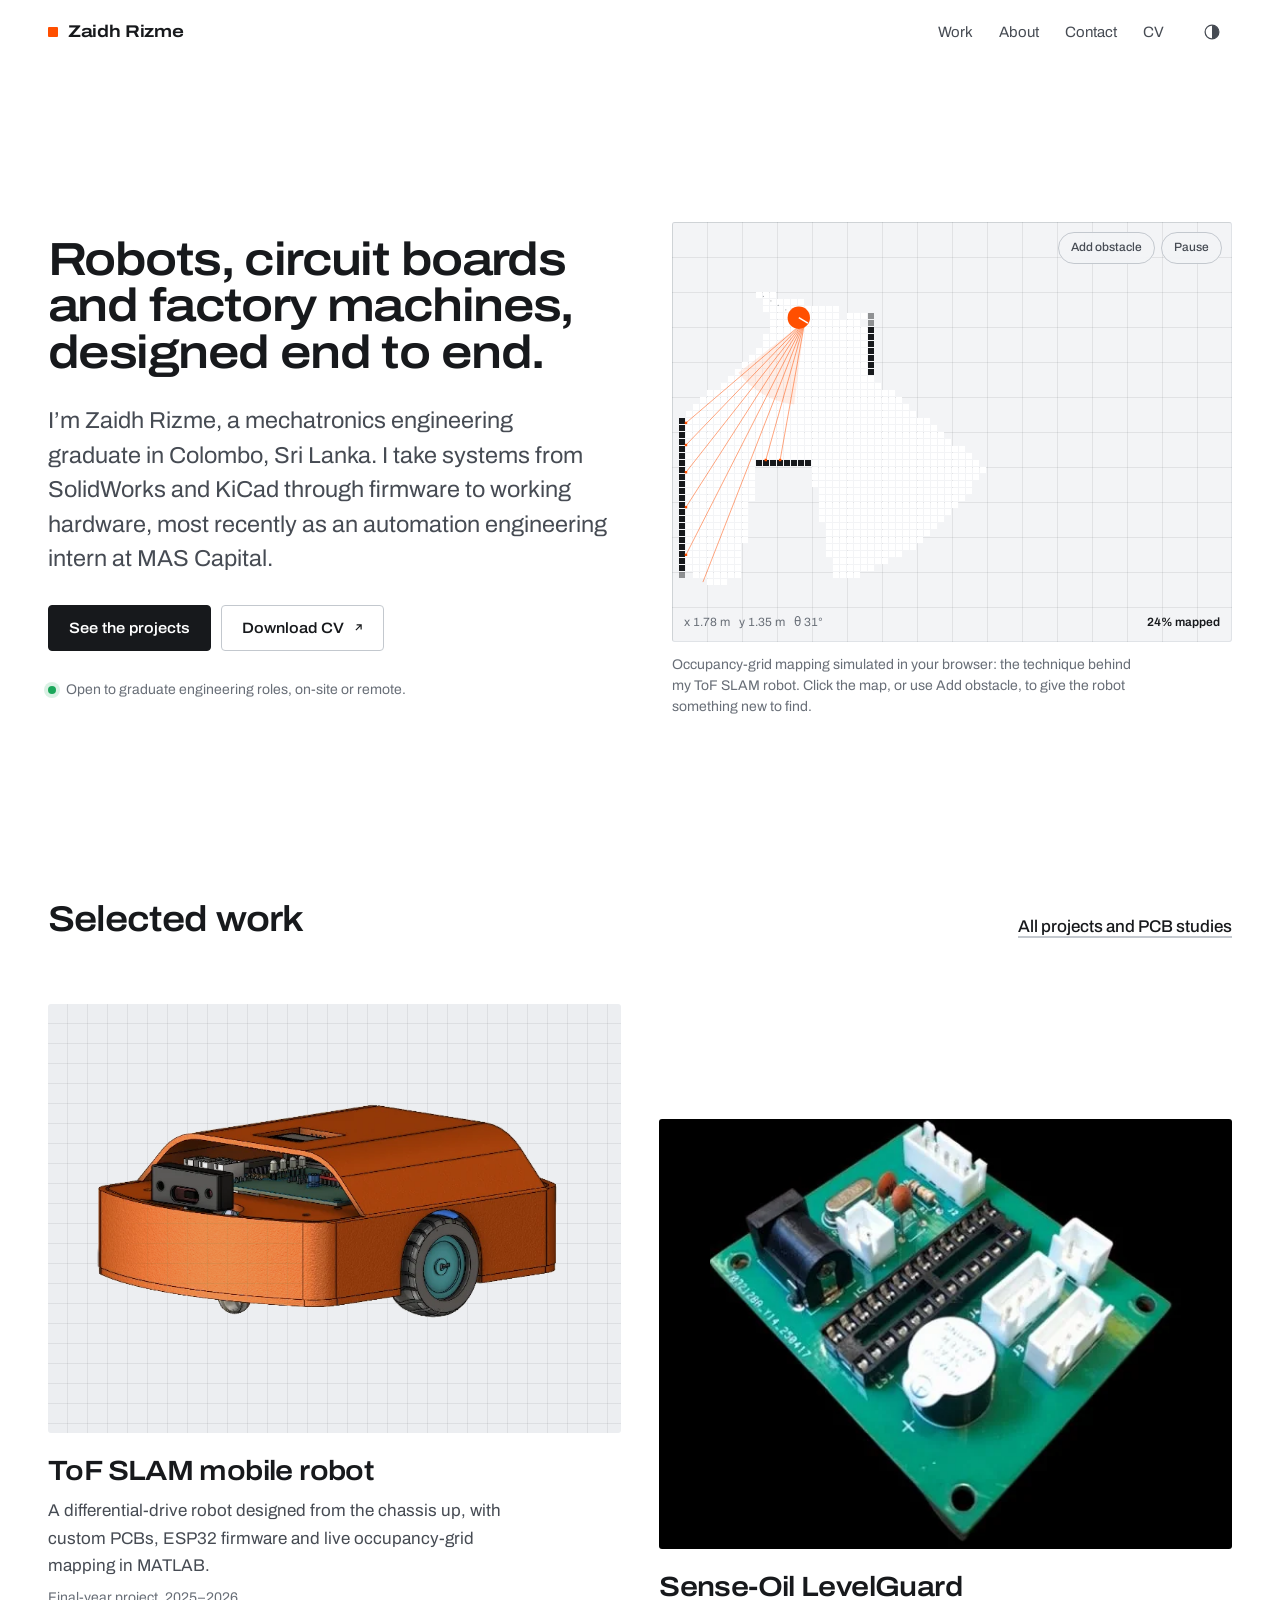
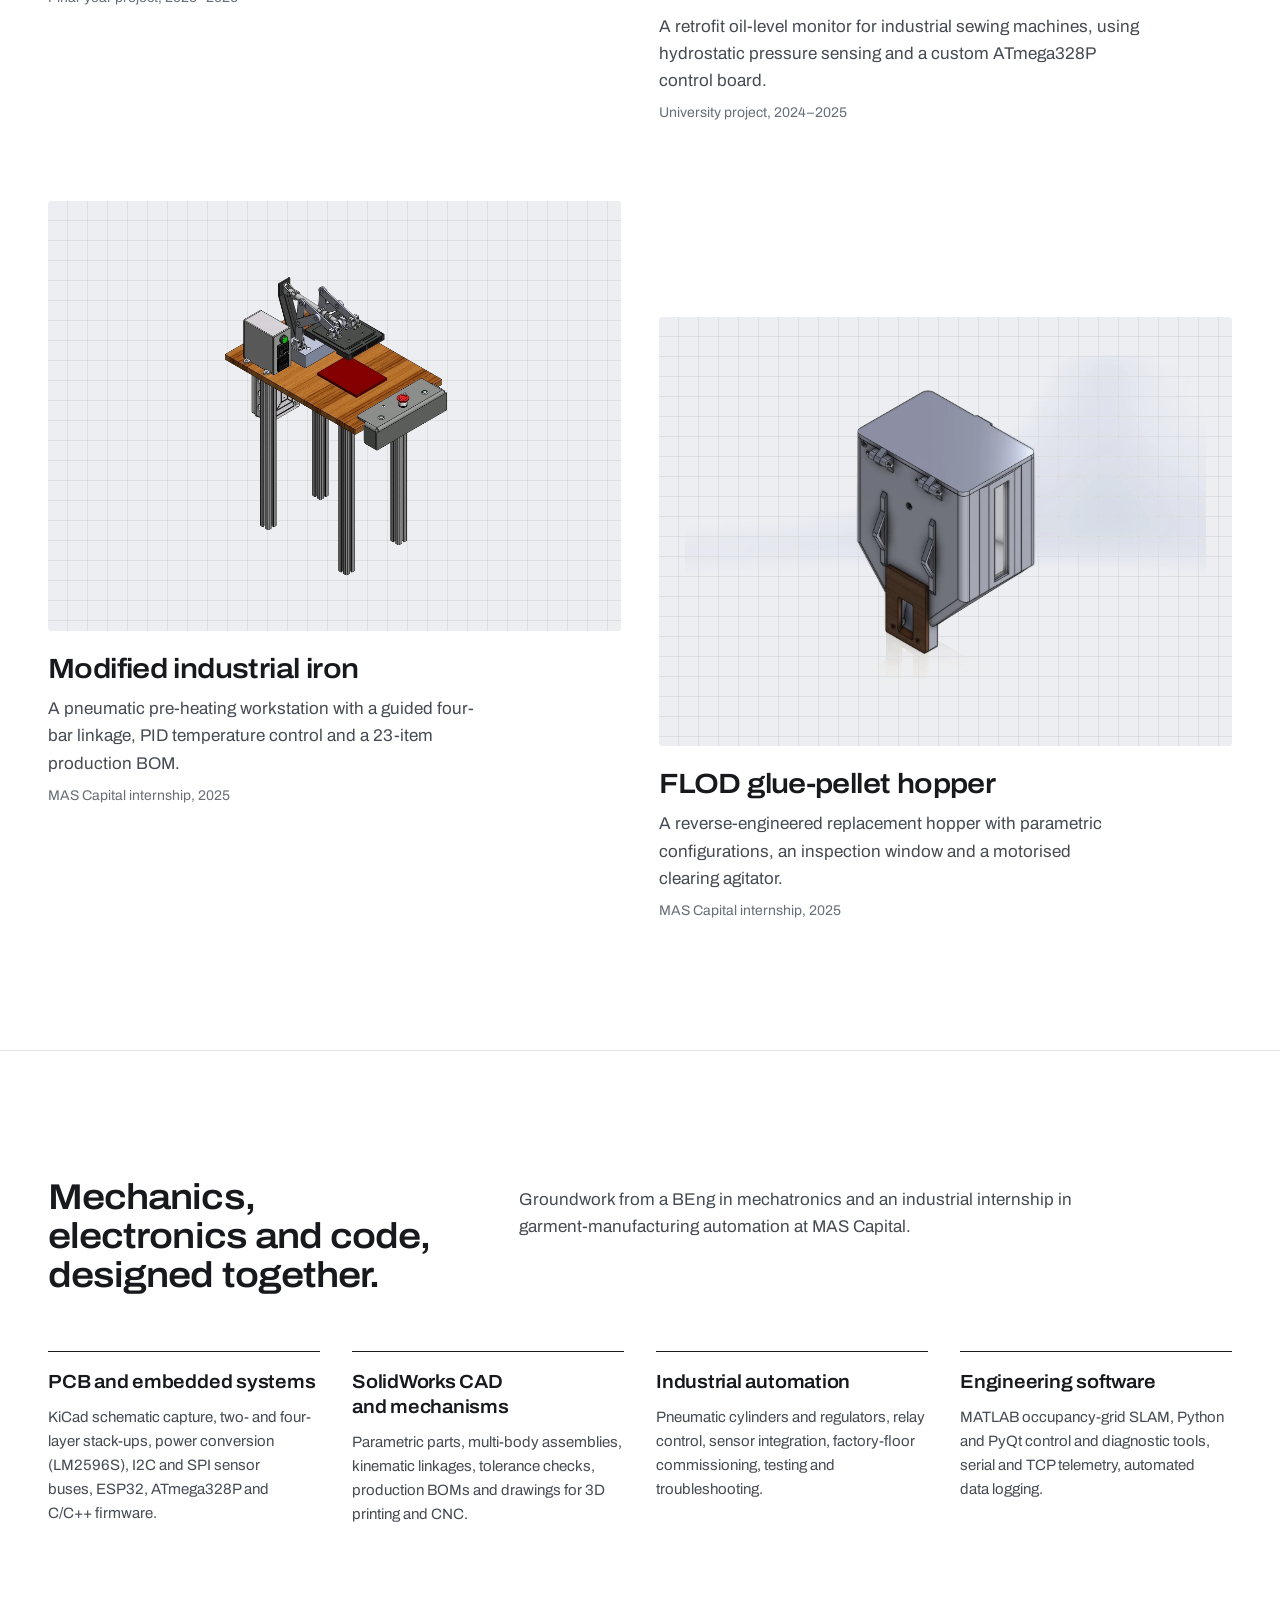
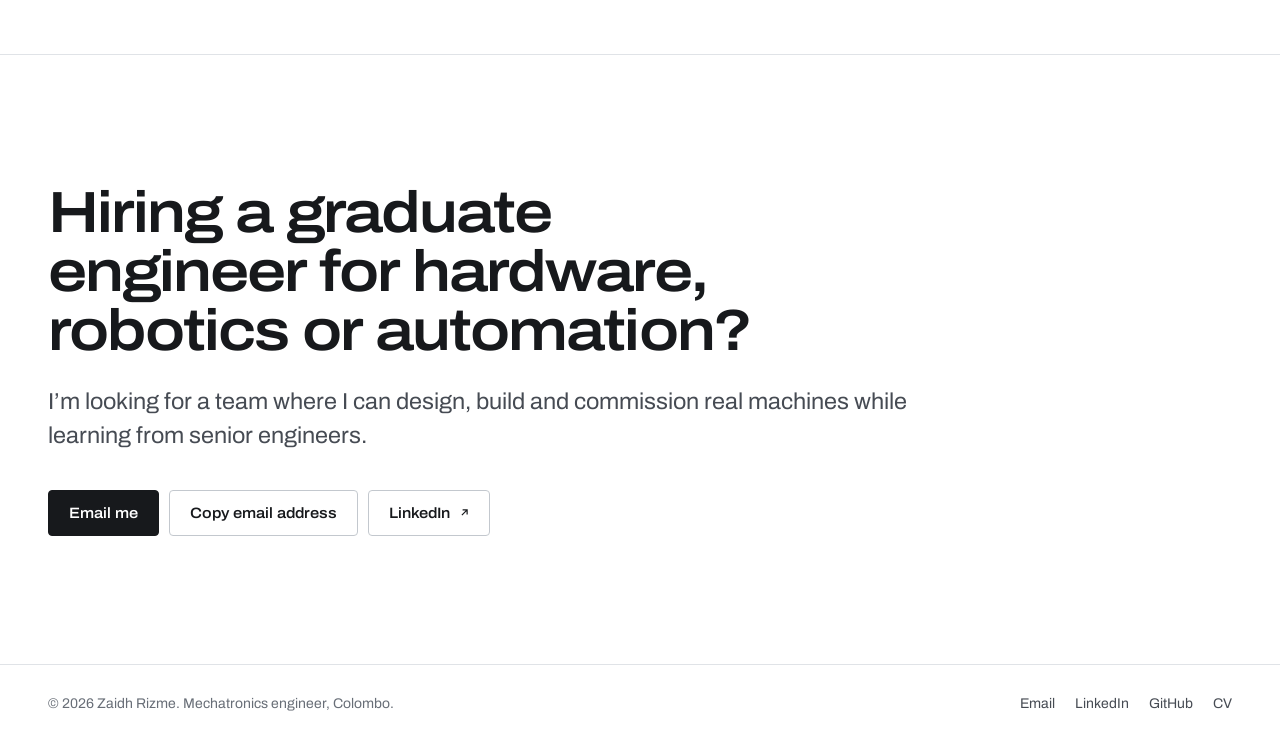
==== commit 46b9abd1: "Redesign portfolio with live SLAM-map hero and page-morph transitions Replace the editorial design w" ====
--- a/index.html
+++ b/index.html
@@ -1,573 +1,186 @@
 <!doctype html>
-<html lang="en" class="home-document">
+<html lang="en">
 <head>
     <meta charset="utf-8">
     <meta name="viewport" content="width=device-width, initial-scale=1">
-    <meta name="description" content="Engineering portfolio of Zaidh Rizme, a mechatronics and robotics graduate working across PCB design, CAD, embedded systems and industrial automation.">
-    <meta name="theme-color" content="#FAF9F5">
-    <title>Zaidh Rizme | Mechatronics &amp; Robotics Engineer</title>
-    <link rel="icon" href="favicon.ico">
-    <link rel="stylesheet" href="css/styles.css?v=20261019-2">
-    <script src="js/main.js?v=20261019-2" defer></script>
+    <title>Zaidh Rizme, mechatronics and robotics engineer</title>
+    <meta name="description" content="Zaidh Rizme designs robots, circuit boards and factory machines end to end: SolidWorks CAD, KiCad PCBs, embedded firmware and industrial automation.">
+    <meta name="theme-color" content="#ffffff">
+    <meta property="og:type" content="website">
+    <meta property="og:title" content="Zaidh Rizme, mechatronics and robotics engineer">
+    <meta property="og:description" content="Robots, circuit boards and factory machines, designed end to end.">
+    <meta property="og:url" content="https://zaidh-mech.github.io/">
+    <meta property="og:image" content="https://zaidh-mech.github.io/images/projects/tof/robot-cad-main.webp">
+    <link rel="icon" href="favicon.ico" sizes="any">
+    <link rel="icon" type="image/png" sizes="32x32" href="favicon-32x32.png">
+    <link rel="apple-touch-icon" href="apple-touch-icon.png">
+    <link rel="manifest" href="site.webmanifest">
+    <link rel="preconnect" href="https://fonts.googleapis.com">
+    <link rel="preconnect" href="https://fonts.gstatic.com" crossorigin>
+    <link rel="stylesheet" href="https://fonts.googleapis.com/css2?family=Archivo:wdth,wght@62..125,100..900&amp;display=swap">
+    <link rel="stylesheet" href="css/styles.css?v=20261120">
+    <script>(function(d){d.classList.add('js');try{var t=localStorage.getItem('zr-theme');if(t==='dark'||t==='light')d.setAttribute('data-theme',t);}catch(e){}addEventListener('pagereveal',function(e){var v=e.viewTransition;if(v){v.ready.catch(function(){});v.updateCallbackDone.catch(function(){});}});})(document.documentElement);</script>
+    <script src="js/main.js?v=20261120" defer></script>
 </head>
-<body class="home-page">
+<body class="page-home">
     <a class="skip-link" href="#main">Skip to content</a>
 
-    <!-- Mathematically Centered Claude Translucent Navigation -->
     <header class="site-header">
-        <div class="nav-shell">
-            <a class="brand" href="index.html" aria-label="Zaidh Rizme Homepage">
-                <span class="status-dot" title="Available for engineering opportunities"></span>
-                <div class="brand-info">
-                    <span class="brand-title">Zaidh Rizme</span>
-                    <span class="brand-tag">Mechatronics &amp; Robotics</span>
-                </div>
-            </a>
-            <nav class="main-nav" aria-label="Primary navigation">
-                <a href="index.html" aria-current="page">Home</a>
-                <a href="work.html">Projects</a>
+        <div class="wrap header-inner">
+            <a class="wordmark" href="index.html">Zaidh Rizme</a>
+            <nav class="site-nav" aria-label="Primary">
+                <a href="work.html">Work</a>
                 <a href="about.html">About</a>
                 <a href="contact.html">Contact</a>
+                <a href="Zaidh-Rizme-CV.pdf" target="_blank" rel="noopener">CV</a>
             </nav>
-            <div class="nav-actions">
-                <button type="button" class="theme-toggle-btn" aria-label="Toggle light and dark mode" title="Toggle theme (shortcut: t)">
-                    <svg class="icon-sun" viewBox="0 0 24 24"><circle cx="12" cy="12" r="5"></circle><line x1="12" y1="1" x2="12" y2="3"></line><line x1="12" y1="21" x2="12" y2="23"></line><line x1="4.22" y1="4.22" x2="5.64" y2="5.64"></line><line x1="18.36" y1="18.36" x2="19.78" y2="19.78"></line><line x1="1" y1="12" x2="3" y2="12"></line><line x1="21" y1="12" x2="23" y2="12"></line><line x1="4.22" y1="19.78" x2="5.64" y2="18.36"></line><line x1="18.36" y1="5.64" x2="19.78" y2="4.22"></line></svg>
-                    <svg class="icon-moon" viewBox="0 0 24 24"><path d="M21 12.79A9 9 0 1 1 11.21 3 7 7 0 0 0 21 12.79z"></path></svg>
+            <div class="header-tools">
+                <button class="theme-toggle" type="button" aria-label="Switch colour theme">
+                    <svg viewBox="0 0 24 24" aria-hidden="true"><circle cx="12" cy="12" r="8.25" fill="none" stroke="currentColor" stroke-width="1.5"/><path d="M12 3.75a8.25 8.25 0 0 1 0 16.5z" fill="currentColor"/></svg>
                 </button>
-                <a class="button small nav-cv" href="Zaidh-Rizme-CV.pdf" target="_blank" rel="noopener">CV <span class="arrow">&nearr;</span></a>
+                <button class="menu-toggle" type="button" aria-expanded="false" aria-controls="mobile-menu">Menu</button>
             </div>
         </div>
     </header>
 
     <main id="main">
-        <!-- Hero Section: Claude Editorial Style -->
-        <section class="home-hero" aria-labelledby="home-title">
-            <div class="shell home-hero-inner">
-                <div class="hero-status-pill">
-                    <span class="badge">
-                        <span class="status-dot"></span> BEng Mechatronics &middot; Open to Graduate Roles &middot; Colombo &amp; Remote
-                    </span>
-                </div>
-                <h1 id="home-title">
-                    <span>Engineering systems across</span>
-                    <span><em>mechanics</em>, <em>electronics</em> &amp; <em>code</em>.</span>
-                </h1>
-                <p class="hero-copy">
-                    I am Zaidh Rizme, a mechatronics graduate and former automation engineering intern at MAS Capital. 
-                    I develop complete physical systems—from component-level SolidWorks CAD and custom multilayer PCBs to embedded firmware and host mapping algorithms.
-                </p>
-
-                <div class="hero-actions">
-                    <a class="button" href="#featured-articles">Explore Project Articles <span class="arrow">&darr;</span></a>
-                    <a class="button secondary" href="contact.html">Get in touch <span class="arrow">&rarr;</span></a>
-                    <a class="button secondary" href="Zaidh-Rizme-CV.pdf" target="_blank" rel="noopener">Download CV <span class="arrow">&nearr;</span></a>
+        <section class="hero" aria-labelledby="hero-title">
+            <div class="wrap hero-grid">
+                <div class="hero-copy">
+                    <h1 class="hero-title" id="hero-title">
+                        <span class="line"><span style="--i:0">Robots, circuit boards</span></span>
+                        <span class="line"><span style="--i:1">and factory machines,</span></span>
+                        <span class="line"><span style="--i:2">designed end to end.</span></span>
+                    </h1>
+                    <p class="lede intro" style="--i:4">I&rsquo;m Zaidh Rizme, a mechatronics engineering graduate in Colombo, Sri Lanka. I take systems from SolidWorks and KiCad through firmware to working hardware, most recently as an automation engineering intern at MAS Capital.</p>
+                    <div class="actions intro" style="--i:5">
+                        <a class="btn" href="#work">See the projects</a>
+                        <a class="btn btn--ghost is-ext" href="Zaidh-Rizme-CV.pdf" target="_blank" rel="noopener">Download CV</a>
+                    </div>
+                    <p class="hero-status intro" style="--i:6">Open to graduate engineering roles, on-site or remote.</p>
                 </div>
 
-                <!-- Engineering Telemetry Strip -->
-                <div class="hero-metrics" aria-label="Key engineering achievements">
-                    <div class="metric-item">
-                        <div class="metric-number">04<span>+</span></div>
-                        <div class="metric-label">End-to-End Systems</div>
+                <figure class="hero-map intro" style="--i:3">
+                    <div class="map-plate">
+                        <canvas data-slam width="800" height="600" role="img" aria-label="Animated simulation of a small robot mapping a floor plan with a time-of-flight sensor. Explored floor turns light and detected walls turn dark."></canvas>
+                        <div class="map-hud" aria-hidden="true">
+                            <span data-hud="pose">x 1.20 m &nbsp; y 1.00 m</span>
+                            <span data-hud="cov">0% mapped</span>
+                        </div>
+                        <div class="map-controls">
+                            <button class="map-btn" type="button" data-map="drop">Add obstacle</button>
+                            <button class="map-btn" type="button" data-map="pause" aria-label="Pause the mapping animation">Pause</button>
+                        </div>
                     </div>
-                    <div class="metric-item">
-                        <div class="metric-number">02<span>x</span></div>
-                        <div class="metric-label">Custom KiCad PCBs</div>
+                    <figcaption>Occupancy-grid mapping simulated in your browser: the technique behind my ToF SLAM robot. <span class="map-hint">Click the map, or use Add obstacle, to give the robot something new to find.</span></figcaption>
+                </figure>
+            </div>
+        </section>
+
+        <section class="section section--tight-top" id="work" aria-labelledby="work-title">
+            <div class="wrap">
+                <div class="section-head">
+                    <h2 id="work-title">Selected work</h2>
+                    <a class="text-link" href="work.html">All projects and PCB studies</a>
+                </div>
+
+                <div class="work-grid">
+                    <a class="work-card" href="tof-slam.html">
+                        <div class="plate plate--render ratio-photo" data-vt="tof">
+                            <img src="images/projects/tof/robot-cad-main.webp" alt="SolidWorks model of the orange ToF SLAM mobile robot" width="722" height="375" loading="lazy" decoding="async">
+                        </div>
+                        <div class="work-card-body">
+                            <h3><span>ToF SLAM mobile robot</span></h3>
+                            <p>A differential-drive robot designed from the chassis up, with custom PCBs, ESP32 firmware and live occupancy-grid mapping in MATLAB.</p>
+                            <p class="card-meta">Final-year project, 2025&ndash;2026</p>
+                        </div>
+                    </a>
+
+                    <a class="work-card" href="sense-oil.html">
+                        <div class="plate plate--black plate--fit ratio-photo" data-vt="oil">
+                            <img src="images/projects/oil/oil-pcb.webp" alt="Assembled Sense-Oil control PCB with ATmega328P socket, buzzer and connectors" width="492" height="449" loading="lazy" decoding="async">
+                        </div>
+                        <div class="work-card-body">
+                            <h3><span>Sense-Oil LevelGuard</span></h3>
+                            <p>A retrofit oil-level monitor for industrial sewing machines, using hydrostatic pressure sensing and a custom ATmega328P control board.</p>
+                            <p class="card-meta">University project, 2024&ndash;2025</p>
+                        </div>
+                    </a>
+
+                    <a class="work-card" href="modified-iron.html">
+                        <div class="plate plate--render ratio-photo" data-vt="iron">
+                            <img src="images/projects/iron/iron-cad.webp" alt="SolidWorks model of the modified industrial iron workstation" width="1080" height="1471" loading="lazy" decoding="async">
+                        </div>
+                        <div class="work-card-body">
+                            <h3><span>Modified industrial iron</span></h3>
+                            <p>A pneumatic pre-heating workstation with a guided four-bar linkage, PID temperature control and a 23-item production BOM.</p>
+                            <p class="card-meta">MAS Capital internship, 2025</p>
+                        </div>
+                    </a>
+
+                    <a class="work-card" href="flod-hopper.html">
+                        <div class="plate plate--render ratio-photo" data-vt="hopper">
+                            <img src="images/projects/hopper/hopper-cad.webp?v=20260808-3" alt="SolidWorks assembly of the configurable FLOD glue-pellet hopper" width="1600" height="1086" loading="lazy" decoding="async">
+                        </div>
+                        <div class="work-card-body">
+                            <h3><span>FLOD glue-pellet hopper</span></h3>
+                            <p>A reverse-engineered replacement hopper with parametric configurations, an inspection window and a motorised clearing agitator.</p>
+                            <p class="card-meta">MAS Capital internship, 2025</p>
+                        </div>
+                    </a>
+                </div>
+            </div>
+        </section>
+
+        <section class="section section--ruled" aria-labelledby="disciplines-title">
+            <div class="wrap">
+                <div class="section-intro">
+                    <h2 id="disciplines-title">Mechanics, electronics and code, designed together.</h2>
+                    <p>Groundwork from a BEng in mechatronics and an industrial internship in garment-manufacturing automation at MAS Capital.</p>
+                </div>
+                <div class="disciplines">
+                    <div>
+                        <h3>PCB and embedded systems</h3>
+                        <p>KiCad schematic capture, two- and four-layer stack-ups, power conversion (LM2596S), I2C and SPI sensor buses, ESP32, ATmega328P and C/C++ firmware.</p>
                     </div>
-                    <div class="metric-item">
-                        <div class="metric-number">100<span>+</span></div>
-                        <div class="metric-label">SolidWorks CAD Parts</div>
+                    <div>
+                        <h3>SolidWorks CAD and mechanisms</h3>
+                        <p>Parametric parts, multi-body assemblies, kinematic linkages, tolerance checks, production BOMs and drawings for 3D printing and CNC.</p>
                     </div>
-                    <div class="metric-item">
-                        <div class="metric-number">MAS<span>Div</span></div>
-                        <div class="metric-label">Industrial Training</div>
+                    <div>
+                        <h3>Industrial automation</h3>
+                        <p>Pneumatic cylinders and regulators, relay control, sensor integration, factory-floor commissioning, testing and troubleshooting.</p>
+                    </div>
+                    <div>
+                        <h3>Engineering software</h3>
+                        <p>MATLAB occupancy-grid SLAM, Python and PyQt control and diagnostic tools, serial and TCP telemetry, automated data logging.</p>
                     </div>
                 </div>
             </div>
         </section>
 
-        <!-- Interactive Claude Artifact: System Architecture Inspector -->
-        <section class="system-explorer-section" aria-labelledby="system-explorer-title">
-            <div class="shell">
-                <div class="section-head">
-                    <p class="section-label">Interactive Artifact</p>
-                    <div>
-                        <h2 id="system-explorer-title">System Architecture Inspector</h2>
-                        <p>Explore the physical subsystems, custom electronics, and firmware architectures developed across my engineering projects.</p>
-                    </div>
-                </div>
-
-                <div class="artifact-card">
-                    <div class="artifact-header">
-                        <div class="artifact-title-box">
-                            <div class="artifact-dots">
-                                <span></span><span></span><span></span>
-                            </div>
-                            <span class="artifact-title">zaidh_engineering_subsystems.sys</span>
-                        </div>
-                        <span class="badge">Interactive Specification</span>
-                    </div>
-
-                    <div class="artifact-tabs" role="tablist" aria-label="Engineering Subsystems">
-                        <button type="button" class="artifact-tab active" data-subsystem="robotics" role="tab" aria-selected="true">ToF SLAM Robot</button>
-                        <button type="button" class="artifact-tab" data-subsystem="pcb" role="tab" aria-selected="false">4-Layer KiCad PCB</button>
-                        <button type="button" class="artifact-tab" data-subsystem="oil" role="tab" aria-selected="false">Sense-Oil LevelGuard</button>
-                        <button type="button" class="artifact-tab" data-subsystem="automation" role="tab" aria-selected="false">Modified Industrial Iron</button>
-                        <button type="button" class="artifact-tab" data-subsystem="cad" role="tab" aria-selected="false">FLOD Pellet Hopper</button>
-                    </div>
-
-                    <div class="artifact-body">
-                        <div class="artifact-preview-media">
-                            <img id="artifact-img" src="images/projects/tof/robot-cad-main.webp" alt="ToF SLAM Autonomous Mobile Robot" loading="lazy">
-                        </div>
-                        <div class="artifact-details">
-                            <h3 id="artifact-title">ToF SLAM Autonomous Mobile Robot</h3>
-                            <p id="artifact-desc">Differential-drive mobile robot custom-designed from component level up. Integrates SolidWorks chassis, VL53L8CX multizone ToF scanner, ESP32 real-time odometry, and host-side MATLAB mapping.</p>
-                            
-                            <ul class="artifact-spec-list" id="artifact-specs">
-                                <li><strong>Chassis Type</strong>Differential Drive + Rear Ball Caster</li>
-                                <li><strong>Range Sensing</strong>VL53L8CX 8x8 ToF on Stepper Mount</li>
-                                <li><strong>Compute &amp; Comm</strong>ESP32 Dual-Core + TCP Socket</li>
-                                <li><strong>Host Software</strong>Python PyQt5 GUI + MATLAB SLAM</li>
-                            </ul>
-
-                            <div style="margin-top: 0.5rem;">
-                                <a id="artifact-link" class="case-link" href="tof-slam.html">Open Full Case Study &amp; Technical Drawings <span>&rarr;</span></a>
-                            </div>
-                        </div>
-                    </div>
-                </div>
-            </div>
-        </section>
-
-        <!-- Project Articles Section: Block Format -->
-        <section id="featured-articles" class="section">
-            <div class="shell">
-                <div class="section-head">
-                    <p class="section-label">Engineering Monograph</p>
-                    <div>
-                        <h2>Selected Project Articles</h2>
-                        <p>Detailed technical breakdowns documenting kinematics, circuit schematics, embedded firmware, and physical deployment.</p>
-                    </div>
-                </div>
-
-                <div class="filter-bar" role="toolbar" aria-label="Filter project articles by discipline">
-                    <button type="button" class="filter-btn active" data-filter="all">All Articles (04)</button>
-                    <button type="button" class="filter-btn" data-filter="robotics">Robotics &amp; SLAM</button>
-                    <button type="button" class="filter-btn" data-filter="embedded">Embedded &amp; PCB</button>
-                    <button type="button" class="filter-btn" data-filter="automation">Industrial Automation</button>
-                    <button type="button" class="filter-btn" data-filter="cad">Mechanical &amp; CAD</button>
-                </div>
-
-                <div class="article-blocks-stack">
-                    <!-- Article 01: ToF SLAM Robot -->
-                    <article class="article-block reveal" data-category="robotics embedded cad">
-                        <div class="article-top-meta">
-                            <div class="article-issue">
-                                <span class="issue-number">CASE 01</span>
-                                <span class="issue-sep">&middot;</span>
-                                <span class="issue-topic">Autonomous Robotics &amp; SLAM</span>
-                            </div>
-                            <div class="article-timing">
-                                <span>BEng Final Year Capstone</span>
-                                <span class="issue-sep">&middot;</span>
-                                <span>6 min read</span>
-                            </div>
-                        </div>
-
-                        <div class="article-main-grid">
-                            <div class="article-copy-col">
-                                <h2 class="article-title">
-                                    <a href="tof-slam.html">ToF SLAM Autonomous Mobile Robot</a>
-                                </h2>
-                                <p class="article-dek">
-                                    A purpose-built differential-drive robot designed from component kinematics to custom 4-layer electronics, combining multizone Time-of-Flight lidar scanning with real-time occupancy grid mapping.
-                                </p>
-
-                                <blockquote class="article-quote">
-                                    &ldquo;Designing the chassis from scratch allowed the sensor field of view, drive geometry, and PCB envelope to be resolved together rather than adapted around a generic platform.&rdquo;
-                                </blockquote>
-
-                                <div class="article-specs-block">
-                                    <div class="spec-cell">
-                                        <span class="spec-label">Sensing Turret</span>
-                                        <span class="spec-val">VL53L8CX 8x8 ToF (64 Zones)</span>
-                                    </div>
-                                    <div class="spec-cell">
-                                        <span class="spec-label">Embedded Core</span>
-                                        <span class="spec-val">ESP32 Dual-Core + MPU6050</span>
-                                    </div>
-                                    <div class="spec-cell">
-                                        <span class="spec-label">Drive System</span>
-                                        <span class="spec-val">Dual N20 Encoders + Caster</span>
-                                    </div>
-                                    <div class="spec-cell">
-                                        <span class="spec-label">Mapping Pipeline</span>
-                                        <span class="spec-val">Python Teleop + MATLAB SLAM</span>
-                                    </div>
-                                </div>
-
-                                <div class="article-tags-row">
-                                    <span class="article-tag">SolidWorks CAD</span>
-                                    <span class="article-tag">KiCad 4-Layer PCB</span>
-                                    <span class="article-tag">ESP32 Firmware</span>
-                                    <span class="article-tag">MATLAB SLAM</span>
-                                    <span class="article-tag">Python PyQt</span>
-                                </div>
-
-                                <div class="article-cta-row">
-                                    <a class="button" href="tof-slam.html">Read Case Study <span class="arrow">&rarr;</span></a>
-                                    <a class="button secondary small" href="tof-pcb-advanced.html">4-Layer PCB Study &nearr;</a>
-                                    <a class="button secondary small" href="documents/tof/assembly.pdf" target="_blank" rel="noopener">Assembly Drawing &nearr;</a>
-                                </div>
-                            </div>
-
-                            <div class="article-media-col">
-                                <div class="article-media-frame">
-                                    <div class="media-badge-top">
-                                        <span class="fig-label">FIG 1.1</span>
-                                        <span class="fig-title">SolidWorks Coordinated Assembly</span>
-                                    </div>
-                                    <div class="article-img-wrap">
-                                        <img src="images/projects/tof/robot-cad-main.webp" alt="SolidWorks CAD model of the purpose-built ToF SLAM robot" loading="lazy">
-                                    </div>
-                                    <div class="media-specs-bottom">
-                                        <span>140 mm Wheelbase</span>
-                                        <span>&bull;</span>
-                                        <span>2-Layer &amp; 4-Layer Boards</span>
-                                        <span>&bull;</span>
-                                        <span>Click to Zoom</span>
-                                    </div>
-                                </div>
-                            </div>
-                        </div>
-                    </article>
-
-                    <!-- Article 02: Sense-Oil LevelGuard -->
-                    <article class="article-block reveal" data-category="embedded">
-                        <div class="article-top-meta">
-                            <div class="article-issue">
-                                <span class="issue-number">CASE 02</span>
-                                <span class="issue-sep">&middot;</span>
-                                <span class="issue-topic">Embedded Systems &amp; Product Prototype</span>
-                            </div>
-                            <div class="article-timing">
-                                <span>University Engineering Project</span>
-                                <span class="issue-sep">&middot;</span>
-                                <span>5 min read</span>
-                            </div>
-                        </div>
-
-                        <div class="article-main-grid reverse">
-                            <div class="article-copy-col">
-                                <h2 class="article-title">
-                                    <a href="sense-oil.html">Sense-Oil LevelGuard</a>
-                                </h2>
-                                <p class="article-dek">
-                                    A non-invasive retrofit oil-level monitoring system engineered for industrial sewing machines, combining MS5837 hydrostatic pressure measurement, a custom ATmega328P control board, dynamic threshold alerts, and an industrial-grade enclosure.
-                                </p>
-
-                                <blockquote class="article-quote">
-                                    &ldquo;Manual oil checks in textile factories are intermittent and prone to human error. Sense-Oil continuous monitoring protects multi-thousand dollar machinery without requiring machine redesign.&rdquo;
-                                </blockquote>
-
-                                <div class="article-specs-block">
-                                    <div class="spec-cell">
-                                        <span class="spec-label">Transducer</span>
-                                        <span class="spec-val">MS5837 Hydrostatic Pressure</span>
-                                    </div>
-                                    <div class="spec-cell">
-                                        <span class="spec-label">Processor</span>
-                                        <span class="spec-val">ATmega328P Custom Control PCB</span>
-                                    </div>
-                                    <div class="spec-cell">
-                                        <span class="spec-label">Operator UI</span>
-                                        <span class="spec-val">0.96&quot; I2C OLED + Tri-Color Alert</span>
-                                    </div>
-                                    <div class="spec-cell">
-                                        <span class="spec-label">Interface</span>
-                                        <span class="spec-val">Oil Drain Plug Mechanical Tap</span>
-                                    </div>
-                                </div>
-
-                                <div class="article-tags-row">
-                                    <span class="article-tag">Hydrostatic Sensing</span>
-                                    <span class="article-tag">ATmega328P</span>
-                                    <span class="article-tag">Custom PCB Layout</span>
-                                    <span class="article-tag">Calibration Workflow</span>
-                                </div>
-
-                                <div class="article-cta-row">
-                                    <a class="button" href="sense-oil.html">Read Case Study <span class="arrow">&rarr;</span></a>
-                                    <a class="button secondary small" href="images/projects/oil/oil-installed.webp" target="_blank">Installed View &nearr;</a>
-                                </div>
-                            </div>
-
-                            <div class="article-media-col">
-                                <div class="article-media-frame">
-                                    <div class="media-badge-top">
-                                        <span class="fig-label">FIG 2.1</span>
-                                        <span class="fig-title">Sewing Machine Retrofit Integration</span>
-                                    </div>
-                                    <div class="article-img-wrap">
-                                        <img src="images/projects/oil/oil-installed.webp" alt="Sense-Oil LevelGuard installed on an industrial sewing machine" loading="lazy">
-                                    </div>
-                                    <div class="media-specs-bottom">
-                                        <span>Hydrostatic Calibration</span>
-                                        <span>&bull;</span>
-                                        <span>OLED + Buzzer Alerts</span>
-                                        <span>&bull;</span>
-                                        <span>Click to Zoom</span>
-                                    </div>
-                                </div>
-                            </div>
-                        </div>
-                    </article>
-
-                    <!-- Article 03: Modified Industrial Iron -->
-                    <article class="article-block reveal" data-category="automation cad">
-                        <div class="article-top-meta">
-                            <div class="article-issue">
-                                <span class="issue-number">CASE 03</span>
-                                <span class="issue-sep">&middot;</span>
-                                <span class="issue-topic">Industrial Automation &middot; MAS Capital</span>
-                            </div>
-                            <div class="article-timing">
-                                <span>Industrial Internship</span>
-                                <span class="issue-sep">&middot;</span>
-                                <span>7 min read</span>
-                            </div>
-                        </div>
-
-                        <div class="article-main-grid">
-                            <div class="article-copy-col">
-                                <h2 class="article-title">
-                                    <a href="modified-iron.html">Modified Industrial Iron Workstation</a>
-                                </h2>
-                                <p class="article-dek">
-                                    An automated pneumatic pre-heating workstation designed to ensure uniform heat application in garment manufacturing, resolved as a 23-part SolidWorks assembly with four-bar linkage kinematics, independent digital PID temperature controls, and factory air regulation.
-                                </p>
-
-                                <blockquote class="article-quote">
-                                    &ldquo;Converting manual pressing into a guided pneumatic stroke controlled the three hardest variables to repeat by hand: travel kinematics, heating temperature, and dwell time.&rdquo;
-                                </blockquote>
-
-                                <div class="article-specs-block">
-                                    <div class="spec-cell">
-                                        <span class="spec-label">Actuation</span>
-                                        <span class="spec-val">Double-Acting Pneumatic Cylinder</span>
-                                    </div>
-                                    <div class="spec-cell">
-                                        <span class="spec-label">Kinematics</span>
-                                        <span class="spec-val">Guided 4-Bar Multi-Link Arm</span>
-                                    </div>
-                                    <div class="spec-cell">
-                                        <span class="spec-label">Thermal Loop</span>
-                                        <span class="spec-val">Digital PID Controller + Sourced Iron</span>
-                                    </div>
-                                    <div class="spec-cell">
-                                        <span class="spec-label">Documentation</span>
-                                        <span class="spec-val">23-Part Complete Production BOM</span>
-                                    </div>
-                                </div>
-
-                                <div class="article-tags-row">
-                                    <span class="article-tag">Pneumatics</span>
-                                    <span class="article-tag">SolidWorks 23-BOM</span>
-                                    <span class="article-tag">Linkage Kinematics</span>
-                                    <span class="article-tag">CNC &amp; Lathe DFM</span>
-                                    <span class="article-tag">Factory Trials</span>
-                                </div>
-
-                                <div class="article-cta-row">
-                                    <a class="button" href="modified-iron.html">Read Case Study <span class="arrow">&rarr;</span></a>
-                                    <a class="button secondary small" href="documents/iron/modified-iron-assembly.pdf" target="_blank" rel="noopener">Complete Assembly PDF &nearr;</a>
-                                    <a class="button secondary small" href="documents/iron/heating-head.pdf" target="_blank" rel="noopener">Heating Head Drawing &nearr;</a>
-                                </div>
-                            </div>
-
-                            <div class="article-media-col">
-                                <div class="article-media-frame">
-                                    <div class="media-badge-top">
-                                        <span class="fig-label">FIG 3.1</span>
-                                        <span class="fig-title">Fabricated Pneumatic Linkage Arm</span>
-                                    </div>
-                                    <div class="article-img-wrap">
-                                        <img src="images/projects/iron/iron-prototype.webp" alt="Pneumatic mechanism of the modified industrial iron prototype" loading="lazy">
-                                    </div>
-                                    <div class="media-specs-bottom">
-                                        <span>CNC 1060 Alloy Base</span>
-                                        <span>&bull;</span>
-                                        <span>Repeatable Dwell</span>
-                                        <span>&bull;</span>
-                                        <span>Click to Zoom</span>
-                                    </div>
-                                </div>
-                            </div>
-                        </div>
-                    </article>
-
-                    <!-- Article 04: FLOD Hopper -->
-                    <article class="article-block reveal" data-category="automation cad">
-                        <div class="article-top-meta">
-                            <div class="article-issue">
-                                <span class="issue-number">CASE 04</span>
-                                <span class="issue-sep">&middot;</span>
-                                <span class="issue-topic">Reverse Engineering &middot; DFM</span>
-                            </div>
-                            <div class="article-timing">
-                                <span>MAS Intimates Line Upgrade</span>
-                                <span class="issue-sep">&middot;</span>
-                                <span>5 min read</span>
-                            </div>
-                        </div>
-
-                        <div class="article-main-grid reverse">
-                            <div class="article-copy-col">
-                                <h2 class="article-title">
-                                    <a href="flod-hopper.html">FLOD Configurable Glue-Pellet Hopper</a>
-                                </h2>
-                                <p class="article-dek">
-                                    A reverse-engineered replacement hopper developed for an automated adhesive extrusion line, incorporating parametric SolidWorks parts with design configurations, laser-cut inspection windows, and an integrated motor-driven clearing mechanism to prevent material bridging.
-                                </p>
-
-                                <blockquote class="article-quote">
-                                    &ldquo;Production stoppages due to pellet bridging cost valuable line throughput. The replacement hopper introduced smooth internal funnels and active mechanical agitation within the exact original envelope.&rdquo;
-                                </blockquote>
-
-                                <div class="article-specs-block">
-                                    <div class="spec-cell">
-                                        <span class="spec-label">CAD Architecture</span>
-                                        <span class="spec-val">Parametric Design Configurations</span>
-                                    </div>
-                                    <div class="spec-cell">
-                                        <span class="spec-label">Active Clearing</span>
-                                        <span class="spec-val">DC Geared Motor Internal Agitator</span>
-                                    </div>
-                                    <div class="spec-cell">
-                                        <span class="spec-label">Visual Level</span>
-                                        <span class="spec-val">Laser-Cut Acrylic Gauge Window</span>
-                                    </div>
-                                    <div class="spec-cell">
-                                        <span class="spec-label">Target Machine</span>
-                                        <span class="spec-val">Flat Line On Demand (FLOD)</span>
-                                    </div>
-                                </div>
-
-                                <div class="article-tags-row">
-                                    <span class="article-tag">Reverse Engineering</span>
-                                    <span class="article-tag">Configurations</span>
-                                    <span class="article-tag">Clearing Motor</span>
-                                    <span class="article-tag">DFM &amp; Fabrication</span>
-                                </div>
-
-                                <div class="article-cta-row">
-                                    <a class="button" href="flod-hopper.html">Read Case Study <span class="arrow">&rarr;</span></a>
-                                    <a class="button secondary small" href="images/projects/hopper/photo-side-window.webp" target="_blank">Fabricated Window View &nearr;</a>
-                                </div>
-                            </div>
-
-                            <div class="article-media-col">
-                                <div class="article-media-frame">
-                                    <div class="media-badge-top">
-                                        <span class="fig-label">FIG 4.1</span>
-                                        <span class="fig-title">Parametric SolidWorks Assembly</span>
-                                    </div>
-                                    <div class="article-img-wrap">
-                                        <img src="images/projects/hopper/hopper-cad.webp?v=20260808-3" alt="SolidWorks assembly of the configurable FLOD hopper" loading="lazy">
-                                    </div>
-                                    <div class="media-specs-bottom">
-                                        <span>Internal Agitation</span>
-                                        <span>&bull;</span>
-                                        <span>Preserved Footprint</span>
-                                        <span>&bull;</span>
-                                        <span>Click to Zoom</span>
-                                    </div>
-                                </div>
-                            </div>
-                        </div>
-                    </article>
-                </div>
-            </div>
-        </section>
-
-        <!-- Engineering Disciplines -->
-        <section class="home-capabilities" aria-labelledby="capabilities">
-            <div class="shell">
-                <div class="section-head">
-                    <p class="section-label">Core Engineering Disciplines</p>
-                    <div>
-                        <h2 id="capabilities">Where mechanical design, electronics and code operate as one.</h2>
-                        <p>Groundwork formed through university capstone engineering and industrial manufacturing automation at MAS Capital.</p>
-                    </div>
-                </div>
-
-                <div class="capability-grid">
-                    <article class="capability reveal">
-                        <div class="capability-icon">
-                            <svg viewBox="0 0 24 24"><rect x="2" y="2" width="20" height="20" rx="4"></rect><path d="M6 6h4v4H6z"></path><path d="M14 6h4v4h-4z"></path><path d="M6 14h4v4H6z"></path><path d="M14 14h4v4h-4z"></path></svg>
-                        </div>
-                        <span class="card-index">01 &middot; Electronics</span>
-                        <h3>PCB &amp; Embedded Systems</h3>
-                        <p>KiCad schematic capture, 2-layer and 4-layer stack-up design, power conversion (LM2596S), sensor buses (I2C/SPI), ESP32, ATmega328P and C/C++ firmware.</p>
-                    </article>
-
-                    <article class="capability reveal">
-                        <div class="capability-icon">
-                            <svg viewBox="0 0 24 24"><path d="M21 16V8a2 2 0 0 0-1-1.73l-7-4a2 2 0 0 0-2 0l-7 4A2 2 0 0 0 3 8v8a2 2 0 0 0 1 1.73l7 4a2 2 0 0 0 2 0l7-4A2 2 0 0 0 21 16z"></path><polyline points="3.27 6.96 12 12.01 20.73 6.96"></polyline><line x1="12" y1="22.08" x2="12" y2="12"></line></svg>
-                        </div>
-                        <span class="card-index">02 &middot; Mechanical</span>
-                        <h3>SolidWorks CAD &amp; Mechanisms</h3>
-                        <p>Parametric part modeling, multi-body top-level assemblies, kinematic linkages, tolerance analysis, production BOM generation, 3D printing and CNC drawings.</p>
-                    </article>
-
-                    <article class="capability reveal">
-                        <div class="capability-icon">
-                            <svg viewBox="0 0 24 24"><circle cx="12" cy="12" r="3"></circle><path d="M19.4 15a1.65 1.65 0 0 0 .33 1.82l.06.06a2 2 0 0 1 0 2.83 2 2 0 0 1-2.83 0l-.06-.06a1.65 1.65 0 0 0-1.82-.33 1.65 1.65 0 0 0-1 1.51V21a2 2 0 0 1-2 2 2 2 0 0 1-2-2v-.09A1.65 1.65 0 0 0 9 19.4a1.65 1.65 0 0 0-1.82.33l-.06.06a2 2 0 0 1-2.83 0 2 2 0 0 1 0-2.83l.06-.06a1.65 1.65 0 0 0 .33-1.82 1.65 1.65 0 0 0-1.51-1H3a2 2 0 0 1-2-2 2 2 0 0 1 2-2h.09A1.65 1.65 0 0 0 4.6 9a1.65 1.65 0 0 0-.33-1.82l-.06-.06a2 2 0 0 1 0-2.83 2 2 0 0 1 2.83 0l.06.06a1.65 1.65 0 0 0 1.82.33H9a1.65 1.65 0 0 0 1-1.51V3a2 2 0 0 1 2-2 2 2 0 0 1 2 2v.09a1.65 1.65 0 0 0 1 1.51 1.65 1.65 0 0 0 1.82-.33l.06-.06a2 2 0 0 1 2.83 0 2 2 0 0 1 0 2.83l-.06.06a1.65 1.65 0 0 0-.33 1.82V9a1.65 1.65 0 0 0 1.51 1H21a2 2 0 0 1 2 2 2 2 0 0 1-2 2h-.09a1.65 1.65 0 0 0-1.51 1z"></path></svg>
-                        </div>
-                        <span class="card-index">03 &middot; Automation</span>
-                        <h3>Industrial Automation</h3>
-                        <p>Pneumatic cylinders, pressure regulators, electrical relay control, sensor integration, factory floor commissioning, preventative testing and troubleshooting.</p>
-                    </article>
-
-                    <article class="capability reveal">
-                        <div class="capability-icon">
-                            <svg viewBox="0 0 24 24"><polyline points="16 18 22 12 16 6"></polyline><polyline points="8 6 2 12 8 18"></polyline></svg>
-                        </div>
-                        <span class="card-index">04 &middot; Software</span>
-                        <h3>Engineering Computation</h3>
-                        <p>MATLAB occupancy grid SLAM, Python teleoperation and diagnostic GUI tools (PyQt), serial and TCP telemetry protocols, and automated data logging.</p>
-                    </article>
-                </div>
-            </div>
-        </section>
-
-        <!-- Claude Editorial Next Step Callout -->
-        <section class="home-contact" aria-labelledby="home-contact-title">
-            <div class="shell">
-                <div class="home-contact-card reveal">
-                    <p class="section-label">Next Step</p>
-                    <div>
-                        <h2 id="home-contact-title">Ready for graduate engineering roles.</h2>
-                        <p>
-                            I am seeking a practical engineering position where I can contribute across CAD mechanical design, custom electronics prototyping, and embedded systems integration while continuing to learn from senior engineers.
-                        </p>
-                        <div class="home-contact-actions">
-                            <a class="button" href="mailto:rizme.zaidh@gmail.com">Email Me <span class="arrow">&rarr;</span></a>
-                            <button type="button" class="button secondary copy-email-btn" data-copy-email="rizme.zaidh@gmail.com">Copy Email Address</button>
-                            <a class="button secondary" href="https://www.linkedin.com/in/zaidhriz/" target="_blank" rel="noopener">LinkedIn <span class="arrow">&nearr;</span></a>
-                            <a class="button secondary" href="Zaidh-Rizme-CV.pdf" target="_blank" rel="noopener">Open CV <span class="arrow">&nearr;</span></a>
-                        </div>
-                    </div>
+        <section class="section section--ruled cta" aria-labelledby="cta-title">
+            <div class="wrap">
+                <h2 id="cta-title">Hiring a graduate engineer for hardware, robotics or automation?</h2>
+                <p class="lede">I&rsquo;m looking for a team where I can design, build and commission real machines while learning from senior engineers.</p>
+                <div class="actions">
+                    <a class="btn" href="mailto:rizme.zaidh@gmail.com">Email me</a>
+                    <button class="btn btn--ghost" type="button" data-copy="rizme.zaidh@gmail.com">Copy email address</button>
+                    <a class="btn btn--ghost is-ext" href="https://www.linkedin.com/in/zaidhriz/" target="_blank" rel="noopener">LinkedIn</a>
                 </div>
             </div>
         </section>
     </main>
 
-    <!-- Site Footer -->
     <footer class="site-footer">
-        <div class="shell footer-row">
-            <p>&copy; <span data-year>2026</span> Zaidh Rizme &middot; Mechatronics &amp; Robotics Engineer</p>
-            <p>Colombo, Sri Lanka &middot; <a href="mailto:rizme.zaidh@gmail.com">rizme.zaidh@gmail.com</a></p>
+        <div class="wrap footer-inner">
+            <p>&copy; <span data-year>2026</span> Zaidh Rizme. Mechatronics engineer, Colombo.</p>
+            <ul class="footer-links">
+                <li><a href="mailto:rizme.zaidh@gmail.com">Email</a></li>
+                <li><a href="https://www.linkedin.com/in/zaidhriz/" target="_blank" rel="noopener">LinkedIn</a></li>
+                <li><a href="https://github.com/zaidh-mech" target="_blank" rel="noopener">GitHub</a></li>
+                <li><a href="Zaidh-Rizme-CV.pdf" target="_blank" rel="noopener">CV</a></li>
+            </ul>
         </div>
     </footer>
 </body>
--- a/css/styles.css
+++ b/css/styles.css
@@ -1,2111 +1,2129 @@
-@import url('https://fonts.googleapis.com/css2?family=JetBrains+Mono:wght@400;500;600&family=Newsreader:ital,opsz,wght@0,6..72,400..600;1,6..72,400..600&family=Plus+Jakarta+Sans:wght@400;500;600;700&display=swap');
-
 /* ==========================================================================
-   Claude Design System Tokens (Warm Editorial & Obsidian Dark)
+   Zaidh Rizme — portfolio design system (2026-11)
+   One family (Archivo, width axis), drafting-grid plates, one accent.
    ========================================================================== */
+
+/* ---------- Tokens ---------- */
 :root {
-    /* Palette - Claude Warm Light Mode */
-    --bg: #FAF9F5;
-    --bg-alt: #F4F0E8;
-    --bg-tint: #ECE7DD;
-    --surface: #FFFFFF;
-    --surface-elevated: #F8F6F0;
-    --surface-muted: #F2EFE9;
-
-    --text-primary: #1C1917;
-    --text-secondary: #57534E;
-    --text-tertiary: #857F76;
-
-    --border: #E6E1D6;
-    --border-subtle: #EFECE4;
-    --border-strong: #D5CEBF;
-
-    /* Claude Terracotta Accent & Tones */
-    --accent: #C96442;
-    --accent-hover: #B35232;
-    --accent-light: rgba(201, 100, 66, 0.08);
-    --accent-subtle: rgba(201, 100, 66, 0.14);
-    --accent-focus: rgba(201, 100, 66, 0.28);
-
-    /* Auxiliary Engineering Accents */
-    --accent-sage: #2D5A46;
-    --accent-sage-light: rgba(45, 90, 70, 0.1);
-    --accent-amber: #D97706;
-    --accent-blue: #2B5C7D;
-
-    /* Shadows */
-    --shadow-sm: 0 1px 3px rgba(28, 25, 23, 0.04), 0 1px 2px rgba(28, 25, 23, 0.02);
-    --shadow-md: 0 4px 14px rgba(28, 25, 23, 0.06), 0 1px 3px rgba(28, 25, 23, 0.03);
-    --shadow-lg: 0 16px 36px rgba(28, 25, 23, 0.08), 0 4px 12px rgba(28, 25, 23, 0.04);
-    --shadow-float: 0 20px 48px -10px rgba(28, 25, 23, 0.14);
-
-    /* Typography */
-    --font-serif: 'Newsreader', Georgia, Cambria, 'Times New Roman', serif;
-    --font-sans: 'Plus Jakarta Sans', system-ui, -apple-system, BlinkMacSystemFont, 'Segoe UI', Roboto, sans-serif;
-    --font-mono: 'JetBrains Mono', 'IBM Plex Mono', Menlo, Consolas, monospace;
-
-    /* Layout */
-    --max: 1240px;
-    --gutter: clamp(1.25rem, 4vw, 3rem);
-    --radius-sm: 6px;
-    --radius-md: 10px;
-    --radius-lg: 16px;
-    --radius-pill: 9999px;
-
-    /* Transitions */
-    --ease: cubic-bezier(0.16, 1, 0.3, 1);
-    --transition-fast: 0.18s var(--ease);
-    --transition-normal: 0.28s var(--ease);
-    --transition-slow: 0.5s var(--ease);
-
-    --header-height: 4rem;
-}
-
-[data-theme="dark"] {
-    /* Palette - Claude Obsidian Dark Mode */
-    --bg: #141413;
-    --bg-alt: #1A1918;
-    --bg-tint: #23211E;
-    --surface: #1E1D1B;
-    --surface-elevated: #262421;
-    --surface-muted: #201E1C;
-
-    --text-primary: #F4F0EA;
-    --text-secondary: #A8A29E;
-    --text-tertiary: #78716C;
-
-    --border: #2E2B26;
-    --border-subtle: #24221E;
-    --border-strong: #3D3933;
-
-    --accent: #E07A5F;
-    --accent-hover: #EB8D74;
-    --accent-light: rgba(224, 122, 95, 0.12);
-    --accent-subtle: rgba(224, 122, 95, 0.2);
-    --accent-focus: rgba(224, 122, 95, 0.4);
-
-    --accent-sage: #4E876E;
-    --accent-sage-light: rgba(78, 135, 110, 0.15);
-    --accent-amber: #F59E0B;
-    --accent-blue: #4B85AB;
-
-    --shadow-sm: 0 1px 3px rgba(0, 0, 0, 0.25);
-    --shadow-md: 0 4px 16px rgba(0, 0, 0, 0.35);
-    --shadow-lg: 0 16px 36px rgba(0, 0, 0, 0.5);
-    --shadow-float: 0 20px 48px -10px rgba(0, 0, 0, 0.65);
-}
-
-/* ==========================================================================
-   CSS Reset & Base Elements
-   ========================================================================== */
-*, *::before, *::after {
+    color-scheme: light;
+    --paper: #ffffff;
+    --paper-2: #f3f4f6;
+    --plate: #eceef1;
+    --grid: rgba(23, 25, 28, 0.07);
+    --ink: #17191c;
+    --ink-2: #464b53;
+    --ink-3: #686e77;
+    --rule: #e0e3e7;
+    --rule-strong: #c3c8ce;
+    --accent: #ff4f00;
+    --accent-ink: #c23b00;
+    --on-accent: #17191c;
+    --map-bg: #f3f4f6;
+    --map-free: #ffffff;
+    --map-occ: #17191c;
+    --map-grid: rgba(23, 25, 28, 0.08);
+    --img-filter: none;
+    --scrim: rgba(255, 255, 255, 0.94);
+
+    --font: "Archivo", ui-sans-serif, system-ui, -apple-system, "Segoe UI", Roboto, "Helvetica Neue", Arial, sans-serif;
+    --wrap: 1320px;
+    --gutter: clamp(16px, 4vw, 48px);
+    --section: clamp(72px, 10vw, 136px);
+    --header-h: 64px;
+    --radius: 3px;
+    --ease-out: cubic-bezier(0.16, 1, 0.3, 1);
+    --ease-in-out: cubic-bezier(0.65, 0, 0.35, 1);
+}
+
+:root[data-theme="dark"] {
+    color-scheme: dark;
+    --paper: #14171b;
+    --paper-2: #1c2026;
+    --plate: #dde0e4;
+    --grid: rgba(23, 25, 28, 0.08);
+    --ink: #eceef0;
+    --ink-2: #b7bdc5;
+    --ink-3: #9198a2;
+    --rule: #272c33;
+    --rule-strong: #3b424b;
+    --accent: #ff6424;
+    --accent-ink: #ff8a55;
+    --on-accent: #14171b;
+    --map-bg: #1a1e23;
+    --map-free: #252a31;
+    --map-occ: #eceef0;
+    --map-grid: rgba(255, 255, 255, 0.06);
+    --img-filter: brightness(0.94);
+    --scrim: rgba(20, 23, 27, 0.95);
+}
+
+@media (prefers-color-scheme: dark) {
+    :root:not([data-theme="light"]) {
+        color-scheme: dark;
+        --paper: #14171b;
+        --paper-2: #1c2026;
+        --plate: #dde0e4;
+        --grid: rgba(23, 25, 28, 0.08);
+        --ink: #eceef0;
+        --ink-2: #b7bdc5;
+        --ink-3: #9198a2;
+        --rule: #272c33;
+        --rule-strong: #3b424b;
+        --accent: #ff6424;
+        --accent-ink: #ff8a55;
+        --on-accent: #14171b;
+        --map-bg: #1a1e23;
+        --map-free: #252a31;
+        --map-occ: #eceef0;
+        --map-grid: rgba(255, 255, 255, 0.06);
+        --img-filter: brightness(0.94);
+        --scrim: rgba(20, 23, 27, 0.95);
+    }
+}
+
+/* ---------- Base ---------- */
+*,
+*::before,
+*::after {
     box-sizing: border-box;
 }
 
 html {
-    scroll-behavior: smooth;
-    scroll-snap-type: y proximity;
-    color-scheme: light dark;
+    -webkit-text-size-adjust: 100%;
+    text-size-adjust: 100%;
+    scroll-padding-top: calc(var(--header-h) + 16px);
+    background: var(--paper);
+}
+
+html.menu-open,
+html.lightbox-open {
+    overflow: hidden;
 }
 
 body {
     margin: 0;
-    background: var(--bg);
-    color: var(--text-primary);
-    font-family: var(--font-sans);
-    font-size: 16px;
+    min-height: 100vh;
+    display: flex;
+    flex-direction: column;
+    background: var(--paper);
+    color: var(--ink);
+    font-family: var(--font);
+    font-size: 1.0625rem;
     line-height: 1.6;
+    font-kerning: normal;
     -webkit-font-smoothing: antialiased;
     -moz-osx-font-smoothing: grayscale;
-    transition: background-color var(--transition-normal), color var(--transition-normal);
+    text-rendering: optimizeLegibility;
+}
+
+main {
+    flex: 1 0 auto;
+}
+
+img,
+svg,
+video,
+canvas,
+iframe {
+    display: block;
+    max-width: 100%;
+}
+
+img {
+    height: auto;
+}
+
+h1,
+h2,
+h3,
+h4,
+p,
+ul,
+ol,
+dl,
+dd,
+figure,
+blockquote {
+    margin: 0;
+}
+
+ul[class],
+ol[class] {
+    list-style: none;
+    padding: 0;
 }
 
 a {
     color: inherit;
-    text-decoration: none;
-}
-
-img {
-    display: block;
-    max-width: 100%;
-    height: auto;
-}
-
-p {
-    text-wrap: pretty;
+    text-decoration-thickness: 1px;
+    text-underline-offset: 0.2em;
+}
+
+button {
+    font: inherit;
+    color: inherit;
 }
 
 ::selection {
-    background: var(--accent-subtle);
-    color: var(--text-primary);
+    background: var(--accent);
+    color: var(--on-accent);
 }
 
 :focus-visible {
     outline: 2px solid var(--accent);
     outline-offset: 3px;
-}
-
-/* Drop Cap for Editorial Journal Case Studies */
-.dropcap::first-letter {
-    font-family: var(--font-serif);
-    float: left;
-    font-size: 3.8rem;
-    line-height: 0.85;
-    padding-top: 4px;
-    padding-right: 12px;
-    padding-bottom: 2px;
-    color: var(--accent);
+    border-radius: 2px;
+}
+
+.visually-hidden {
+    position: absolute !important;
+    width: 1px;
+    height: 1px;
+    padding: 0;
+    margin: -1px;
+    overflow: hidden;
+    clip: rect(0 0 0 0);
+    white-space: nowrap;
+    border: 0;
+}
+
+/* ---------- Type ---------- */
+h1,
+h2,
+h3,
+.display {
+    font-weight: 600;
+    font-stretch: 112%;
+    letter-spacing: -0.02em;
+    line-height: 1.08;
+    text-wrap: balance;
+}
+
+h1 {
+    font-size: clamp(2.5rem, 1.55rem + 3.5vw, 4.75rem);
+    font-stretch: 116%;
+    letter-spacing: -0.034em;
+    line-height: 1;
+}
+
+h2 {
+    font-size: clamp(1.625rem, 1.2rem + 1.3vw, 2.375rem);
+    letter-spacing: -0.026em;
+}
+
+h3 {
+    font-size: 1.1875rem;
+    font-stretch: 106%;
+    letter-spacing: -0.012em;
+    line-height: 1.3;
+}
+
+p,
+li,
+dd {
+    text-wrap: pretty;
+}
+
+.lede {
+    font-size: clamp(1.1875rem, 1.05rem + 0.5vw, 1.4375rem);
+    line-height: 1.5;
+    color: var(--ink-2);
+    max-width: 40em;
+    font-stretch: 102%;
+}
+
+.muted {
+    color: var(--ink-2);
+}
+
+.small {
+    font-size: 0.875rem;
+}
+
+/* ---------- Layout ---------- */
+.wrap {
+    width: 100%;
+    max-width: calc(var(--wrap) + 2 * var(--gutter));
+    margin-inline: auto;
+    padding-inline: var(--gutter);
+}
+
+.section {
+    padding-block: var(--section);
+}
+
+.section--ruled {
+    border-top: 1px solid var(--rule);
+}
+
+.section--tight-top {
+    padding-top: 0;
+}
+
+.section-head {
+    display: flex;
+    flex-wrap: wrap;
+    align-items: end;
+    justify-content: space-between;
+    gap: 16px 32px;
+    margin-bottom: clamp(32px, 5vw, 64px);
+}
+
+.section-head p {
+    max-width: 38em;
+    color: var(--ink-2);
+}
+
+.split,
+.section-intro {
+    display: grid;
+    grid-template-columns: minmax(0, 4fr) minmax(0, 7fr);
+    gap: 20px clamp(24px, 5vw, 96px);
+    align-items: start;
+}
+
+/* The grid item (not the h2) is sticky: its grid area spans the full prose height. */
+.split-head {
+    position: sticky;
+    top: calc(var(--header-h) + 28px);
+}
+
+.section-intro {
+    margin-bottom: clamp(32px, 5vw, 56px);
+}
+
+.section-intro p {
+    color: var(--ink-2);
+    max-width: 60ch;
+    padding-top: 0.4em;
+}
+
+@media (max-width: 860px) {
+    .split,
+    .section-intro {
+        grid-template-columns: minmax(0, 1fr);
+    }
+
+    .split-head {
+        position: static;
+    }
+
+    .section-intro p {
+        padding-top: 0;
+    }
+}
+
+/* ---------- Skip link ---------- */
+.skip-link {
+    position: absolute;
+    left: 12px;
+    top: -100px;
+    z-index: 100;
+    padding: 10px 14px;
+    border-radius: 4px;
+    background: var(--ink);
+    color: var(--paper);
+    text-decoration: none;
     font-weight: 500;
 }
 
-/* ==========================================================================
-   Utility & Layout
-   ========================================================================== */
-.shell {
-    width: min(calc(100% - (2 * var(--gutter))), var(--max));
-    margin-inline: auto;
-}
-
-.skip-link {
-    position: fixed;
-    z-index: 1000;
-    top: -5rem;
-    left: 1.5rem;
-    padding: 0.75rem 1.25rem;
-    background: var(--text-primary);
-    color: var(--bg);
-    font-family: var(--font-mono);
-    font-size: 0.82rem;
-    border-radius: var(--radius-sm);
-    box-shadow: var(--shadow-lg);
-    transition: top 0.2s ease;
-}
-
 .skip-link:focus {
-    top: 1.5rem;
-}
-
-/* ==========================================================================
-   Header Navigation (Mathematically Dead-Centered Capsule)
-   ========================================================================== */
+    top: 12px;
+}
+
+/* ---------- Header ---------- */
 .site-header {
-    position: fixed;
-    z-index: 100;
-    top: 1.15rem;
-    left: 0;
-    right: 0;
-    width: 100%;
-    display: flex;
-    justify-content: center;
-    align-items: center;
-    pointer-events: none;
-    transition: transform var(--transition-normal);
-}
-
-.nav-shell {
-    width: min(calc(100% - 2rem), 1040px);
-    min-height: 3.6rem;
-    display: grid;
-    grid-template-columns: 1fr auto 1fr;
-    align-items: center;
-    padding: 0.35rem 0.6rem 0.35rem 1.25rem;
-    margin: 0 auto;
-    border: 1px solid var(--border);
-    border-radius: var(--radius-pill);
-    background: color-mix(in srgb, var(--surface) 86%, transparent);
-    backdrop-filter: blur(20px) saturate(180%);
-    -webkit-backdrop-filter: blur(20px) saturate(180%);
-    box-shadow: var(--shadow-md);
-    pointer-events: auto;
-    transition: transform var(--transition-normal), box-shadow var(--transition-normal), border-color var(--transition-normal), background var(--transition-normal);
-}
-
-.site-header.is-scrolled .nav-shell {
-    transform: translateY(-0.25rem);
-    background: color-mix(in srgb, var(--surface) 95%, transparent);
-    box-shadow: var(--shadow-float);
-    border-color: var(--border-strong);
-}
-
-.site-header + main {
-    padding-top: 5.75rem;
-}
-
-.home-page .site-header + main {
-    padding-top: 0;
-}
-
-.brand {
-    justify-self: start;
+    position: sticky;
+    top: 0;
+    z-index: 50;
+    view-transition-name: site-header;
+    background: color-mix(in srgb, var(--paper) 86%, transparent);
+    -webkit-backdrop-filter: saturate(1.4) blur(14px);
+    backdrop-filter: saturate(1.4) blur(14px);
+    border-bottom: 1px solid transparent;
+    transition: border-color 0.3s ease, background-color 0.3s ease;
+}
+
+.site-header.is-scrolled {
+    border-bottom-color: var(--rule);
+}
+
+.header-inner {
+    height: var(--header-h);
     display: flex;
     align-items: center;
-    gap: 0.75rem;
-    font-weight: 600;
-    font-size: 0.96rem;
-    letter-spacing: -0.01em;
-    color: var(--text-primary);
-}
-
-.brand-info {
+    gap: 16px;
+}
+
+.wordmark {
+    display: inline-flex;
+    align-items: center;
+    gap: 10px;
+    margin-right: auto;
+    font-size: 1.0625rem;
+    font-weight: 650;
+    font-stretch: 118%;
+    letter-spacing: -0.02em;
+    text-decoration: none;
+    white-space: nowrap;
+}
+
+.wordmark::before {
+    content: "";
+    width: 10px;
+    height: 10px;
+    border-radius: 1px;
+    background: var(--accent);
+    transition: transform 0.6s var(--ease-out);
+}
+
+.wordmark:hover::before {
+    transform: rotate(90deg) scale(1.15);
+}
+
+.site-nav {
+    display: flex;
+    align-items: center;
+    gap: 2px;
+}
+
+.site-nav a {
+    position: relative;
+    padding: 8px 12px;
+    border-radius: 4px;
+    color: var(--ink-2);
+    font-size: 0.9375rem;
+    text-decoration: none;
+    transition: color 0.2s ease;
+}
+
+.site-nav a::after {
+    content: "";
+    position: absolute;
+    left: 12px;
+    right: 12px;
+    bottom: 3px;
+    height: 1.5px;
+    background: currentColor;
+    transform: scaleX(0);
+    transform-origin: right center;
+    transition: transform 0.4s var(--ease-out);
+}
+
+.site-nav a:hover,
+.site-nav a[aria-current] {
+    color: var(--ink);
+}
+
+.site-nav a:hover::after {
+    transform: scaleX(1);
+    transform-origin: left center;
+}
+
+.site-nav a[aria-current]::after {
+    transform: scaleX(1);
+    background: var(--accent);
+}
+
+.header-tools {
+    display: flex;
+    align-items: center;
+    gap: 4px;
+}
+
+.theme-toggle {
+    display: grid;
+    place-items: center;
+    width: 40px;
+    height: 40px;
+    padding: 0;
+    border: 0;
+    border-radius: 4px;
+    background: none;
+    color: var(--ink-2);
+    cursor: pointer;
+    transition: color 0.2s ease, background-color 0.2s ease;
+}
+
+.theme-toggle:hover {
+    color: var(--ink);
+    background: var(--paper-2);
+}
+
+.theme-toggle svg {
+    width: 20px;
+    height: 20px;
+    transition: transform 0.7s var(--ease-out);
+}
+
+:root[data-theme="dark"] .theme-toggle svg {
+    transform: rotate(180deg);
+}
+
+@media (prefers-color-scheme: dark) {
+    :root:not([data-theme="light"]) .theme-toggle svg {
+        transform: rotate(180deg);
+    }
+}
+
+.menu-toggle {
+    display: none;
+    align-items: center;
+    height: 40px;
+    padding: 0 14px;
+    border: 1px solid var(--rule-strong);
+    border-radius: 4px;
+    background: none;
+    font-size: 0.9375rem;
+    font-weight: 500;
+    cursor: pointer;
+}
+
+@media (max-width: 720px) {
+    .js .site-nav {
+        display: none;
+    }
+
+    .js .menu-toggle {
+        display: inline-flex;
+    }
+
+    html:not(.js) .header-inner {
+        flex-wrap: wrap;
+        height: auto;
+        padding-block: 10px;
+    }
+
+    html:not(.js) .site-nav {
+        order: 3;
+        width: 100%;
+        margin-left: -12px;
+    }
+}
+
+/* Mobile menu (built by JS, lives outside the header) */
+.mobile-menu {
+    position: fixed;
+    inset: 0;
+    z-index: 45;
     display: flex;
     flex-direction: column;
-}
-
-.brand-title {
+    justify-content: space-between;
+    padding: calc(var(--header-h) + 32px) var(--gutter) 32px;
+    overflow-y: auto;
+    overscroll-behavior: contain;
+    background: var(--paper);
+    visibility: hidden;
+    opacity: 0;
+    transition: opacity 0.35s var(--ease-out), visibility 0s linear 0.35s;
+}
+
+.mobile-menu.is-open {
+    visibility: visible;
+    opacity: 1;
+    transition: opacity 0.35s var(--ease-out);
+}
+
+.mobile-menu nav a {
+    display: block;
+    padding-block: 4px;
+    font-size: clamp(2.25rem, 11vw, 3.5rem);
     font-weight: 600;
-    line-height: 1.15;
-}
-
-.brand-tag {
-    font-family: var(--font-mono);
-    font-size: 0.65rem;
-    text-transform: uppercase;
-    letter-spacing: 0.05em;
-    color: var(--text-tertiary);
-}
-
-.status-dot {
-    display: inline-block;
-    width: 7px;
-    height: 7px;
-    border-radius: 50%;
-    background: #10B981;
-    box-shadow: 0 0 0 0 rgba(16, 185, 129, 0.7);
-    animation: pulse-dot 2.4s infinite cubic-bezier(0.4, 0, 0.6, 1);
-}
-
-@keyframes pulse-dot {
-    0% { transform: scale(0.95); box-shadow: 0 0 0 0 rgba(16, 185, 129, 0.7); }
-    70% { transform: scale(1); box-shadow: 0 0 0 6px rgba(16, 185, 129, 0); }
-    100% { transform: scale(0.95); box-shadow: 0 0 0 0 rgba(16, 185, 129, 0); }
-}
-
-.main-nav {
-    justify-self: center;
-    display: flex;
-    align-items: center;
-    justify-content: center;
-    gap: 0.35rem;
-}
-
-.main-nav a {
+    font-stretch: 116%;
+    letter-spacing: -0.035em;
+    line-height: 1.12;
+    text-decoration: none;
+    opacity: 0;
+    transform: translateY(28px);
+    transition: transform 0.7s var(--ease-out), opacity 0.7s var(--ease-out);
+    transition-delay: calc(var(--i, 0) * 55ms + 60ms);
+}
+
+.mobile-menu.is-open nav a {
+    opacity: 1;
+    transform: none;
+}
+
+.mobile-menu nav a[aria-current] {
+    color: var(--accent-ink);
+}
+
+.mobile-menu-foot {
+    color: var(--ink-3);
+    font-size: 0.9375rem;
+}
+
+.mobile-menu-foot a {
+    color: var(--ink);
+}
+
+/* ---------- Buttons & links ---------- */
+.btn {
+    --btn-bg: var(--ink);
+    --btn-fg: var(--paper);
+    --btn-border: var(--ink);
     position: relative;
-    padding: 0.45rem 0.85rem;
-    border-radius: var(--radius-pill);
-    font-size: 0.875rem;
-    font-weight: 500;
-    color: var(--text-secondary);
-    transition: color var(--transition-fast), background-color var(--transition-fast);
-}
-
-.main-nav a:hover {
-    color: var(--text-primary);
-    background-color: var(--accent-light);
-}
-
-.main-nav a[aria-current="page"] {
-    color: var(--accent);
-    font-weight: 600;
-    background-color: var(--accent-light);
-}
-
-.nav-actions {
-    justify-self: end;
-    display: flex;
-    align-items: center;
-    gap: 0.6rem;
-}
-
-/* Theme Toggle Button */
-.theme-toggle-btn {
-    width: 2.35rem;
-    height: 2.35rem;
+    isolation: isolate;
+    overflow: hidden;
     display: inline-flex;
     align-items: center;
     justify-content: center;
-    border: 1px solid var(--border);
-    border-radius: var(--radius-pill);
-    background: var(--surface);
-    color: var(--text-secondary);
+    gap: 10px;
+    min-height: 46px;
+    padding: 0 20px;
+    border: 1px solid var(--btn-border);
+    border-radius: 4px;
+    background: var(--btn-bg);
+    color: var(--btn-fg);
+    font-size: 0.9375rem;
+    font-weight: 560;
+    font-stretch: 108%;
+    line-height: 1.2;
+    text-decoration: none;
+    white-space: nowrap;
     cursor: pointer;
-    transition: background var(--transition-fast), color var(--transition-fast), border-color var(--transition-fast), transform var(--transition-fast);
-}
-
-.theme-toggle-btn:hover {
-    color: var(--accent);
+    transition: color 0.35s var(--ease-out), border-color 0.35s var(--ease-out), transform 0.15s ease;
+}
+
+.btn::before {
+    content: "";
+    position: absolute;
+    inset: -1px;
+    z-index: -1;
+    background: var(--accent);
+    transform: translateY(101%);
+    transition: transform 0.5s var(--ease-out);
+}
+
+.btn:hover {
+    color: var(--on-accent);
     border-color: var(--accent);
-    transform: rotate(15deg);
-}
-
-.theme-toggle-btn svg {
-    width: 1.05rem;
-    height: 1.05rem;
-    fill: none;
-    stroke: currentColor;
-    stroke-width: 2;
-    stroke-linecap: round;
-    stroke-linejoin: round;
-}
-
-.icon-moon { display: none; }
-[data-theme="dark"] .icon-sun { display: none; }
-[data-theme="dark"] .icon-moon { display: block; }
-
-/* Buttons */
-.button {
-    min-height: 2.5rem;
-    display: inline-flex;
-    align-items: center;
-    justify-content: center;
-    gap: 0.6rem;
-    padding: 0.55rem 1.15rem;
-    border: 1px solid var(--accent);
-    border-radius: var(--radius-pill);
-    background: var(--accent);
-    color: #FFFFFF !important;
-    font-family: var(--font-sans);
-    font-size: 0.85rem;
-    font-weight: 600;
-    letter-spacing: -0.01em;
-    cursor: pointer;
-    box-shadow: 0 2px 8px rgba(201, 100, 66, 0.22);
-    transition: transform var(--transition-fast), box-shadow var(--transition-fast), background var(--transition-fast), border-color var(--transition-fast);
-}
-
-.button:hover {
-    background: var(--accent-hover);
-    border-color: var(--accent-hover);
-    transform: translateY(-2px);
-    box-shadow: 0 6px 16px rgba(201, 100, 66, 0.32);
-}
-
-.button:active { transform: translateY(0); }
-
-.button.secondary {
-    background: var(--surface);
-    border-color: var(--border);
-    color: var(--text-primary) !important;
-    box-shadow: var(--shadow-sm);
-}
-
-.button.secondary:hover {
-    background: var(--surface-elevated);
-    border-color: var(--border-strong);
-    color: var(--accent) !important;
-    box-shadow: var(--shadow-md);
-}
-
-.button.small {
-    min-height: 2.25rem;
-    padding: 0.35rem 0.85rem;
-    font-size: 0.8rem;
-}
-
-.button .arrow {
+}
+
+.btn:hover::before {
+    transform: none;
+}
+
+.btn:active {
+    transform: translateY(1px);
+}
+
+.btn--ghost {
+    --btn-bg: transparent;
+    --btn-fg: var(--ink);
+    --btn-border: var(--rule-strong);
+}
+
+.btn--small {
+    min-height: 38px;
+    padding: 0 14px;
+    font-size: 0.875rem;
+}
+
+.is-ext::after {
+    content: "";
     display: inline-block;
-    transition: transform var(--transition-fast);
-}
-
-.button:hover .arrow { transform: translateX(3px); }
-
-/* ==========================================================================
-   Typography & Editorial Labels
-   ========================================================================== */
-.eyebrow,
-.kicker,
-.project-type,
-.meta dt,
-.caption,
-.section-label,
-.card-index {
-    font-family: var(--font-mono);
-    font-size: 0.72rem;
-    font-weight: 500;
-    line-height: 1.4;
-    text-transform: uppercase;
-    letter-spacing: 0.08em;
-}
-
-.eyebrow,
-.kicker,
-.section-label { color: var(--accent); }
-
-.badge {
-    display: inline-flex;
-    align-items: center;
-    gap: 0.45rem;
-    padding: 0.3rem 0.75rem;
-    border-radius: var(--radius-pill);
-    background: var(--accent-light);
-    border: 1px solid var(--accent-subtle);
-    color: var(--accent);
-    font-family: var(--font-mono);
-    font-size: 0.72rem;
-    font-weight: 500;
-    letter-spacing: 0.04em;
-}
-
-/* ==========================================================================
-   Homepage Hero (Claude Editorial Style)
-   ========================================================================== */
-.home-hero {
-    position: relative;
-    min-height: 100svh;
-    display: flex;
-    flex-direction: column;
-    justify-content: center;
-    padding: 8rem 0 4rem;
-    overflow: hidden;
-    scroll-snap-align: start;
-    border-bottom: 1px solid var(--border);
-}
-
-.home-hero::before {
-    content: '';
-    position: absolute;
-    inset: 0;
-    background: 
-        radial-gradient(circle at 15% 20%, var(--accent-light) 0%, transparent 45%),
-        radial-gradient(circle at 85% 75%, var(--accent-sage-light) 0%, transparent 50%);
-    pointer-events: none;
-    z-index: 0;
-}
-
-.home-hero-inner {
-    position: relative;
-    z-index: 1;
-    display: grid;
-    gap: 2.25rem;
-}
-
-.hero-status-pill { justify-self: start; }
-
-.home-hero h1 {
-    margin: 0;
-    font-family: var(--font-serif);
-    font-size: clamp(3.2rem, 7.8vw, 6.8rem);
-    font-weight: 500;
-    line-height: 1.02;
-    letter-spacing: -0.025em;
-    color: var(--text-primary);
-}
-
-.home-hero h1 span { display: block; }
-.home-hero h1 em { font-style: italic; color: var(--accent); font-weight: 400; }
-
-.hero-copy {
-    max-width: 780px;
-    margin: 0;
-    color: var(--text-secondary);
-    font-size: clamp(1.12rem, 2.2vw, 1.35rem);
-    line-height: 1.6;
-}
-
-.hero-metrics {
-    display: grid;
-    grid-template-columns: repeat(4, 1fr);
-    gap: 1.5rem;
-    padding-top: 2rem;
-    border-top: 1px solid var(--border);
-    margin-top: 1rem;
-}
-
-.metric-item {
-    display: flex;
-    flex-direction: column;
-    gap: 0.35rem;
-}
-
-.metric-number {
-    font-family: var(--font-serif);
-    font-size: clamp(1.8rem, 3.5vw, 2.6rem);
-    font-weight: 600;
-    line-height: 1;
-    color: var(--text-primary);
-}
-
-.metric-number span { color: var(--accent); }
-
-.metric-label {
-    font-family: var(--font-mono);
-    font-size: 0.72rem;
-    text-transform: uppercase;
-    letter-spacing: 0.05em;
-    color: var(--text-tertiary);
-}
-
-.hero-actions {
+    flex: none;
+    width: 0.62em;
+    height: 0.62em;
+    margin-left: 0.35em;
+    background: currentColor;
+    -webkit-mask: url("data:image/svg+xml,%3Csvg xmlns='http://www.w3.org/2000/svg' viewBox='0 0 12 12'%3E%3Cpath d='M2.5 9.5 9.5 2.5M3.5 2.5h6v6' fill='none' stroke='%23000' stroke-width='1.6'/%3E%3C/svg%3E") center / contain no-repeat;
+    mask: url("data:image/svg+xml,%3Csvg xmlns='http://www.w3.org/2000/svg' viewBox='0 0 12 12'%3E%3Cpath d='M2.5 9.5 9.5 2.5M3.5 2.5h6v6' fill='none' stroke='%23000' stroke-width='1.6'/%3E%3C/svg%3E") center / contain no-repeat;
+    transition: transform 0.35s var(--ease-out);
+}
+
+.btn.is-ext::after {
+    margin-left: 0;
+}
+
+.is-ext:hover::after {
+    transform: translate(2px, -2px);
+}
+
+.actions {
     display: flex;
     flex-wrap: wrap;
     align-items: center;
-    gap: 1rem;
-    margin-top: 0.5rem;
-}
-
-/* ==========================================================================
-   Interactive System Architecture Explorer (Claude "Artifact")
-   ========================================================================== */
-.system-explorer-section {
-    padding: clamp(5rem, 8vw, 7.5rem) 0;
-    border-bottom: 1px solid var(--border);
-    background: var(--bg-alt);
-    scroll-snap-align: start;
-}
-
-.artifact-card {
-    border: 1px solid var(--border);
-    border-radius: var(--radius-lg);
-    background: var(--surface);
+    gap: 10px;
+    margin-top: 28px;
+}
+
+.text-link {
+    color: var(--ink);
+    font-weight: 500;
+    text-decoration: underline;
+    text-decoration-color: var(--rule-strong);
+    text-decoration-thickness: 1.5px;
+    text-underline-offset: 0.25em;
+    transition: color 0.2s ease, text-decoration-color 0.2s ease;
+}
+
+.text-link:hover {
+    color: var(--accent-ink);
+    text-decoration-color: currentColor;
+}
+
+/* ---------- Plates (media frames) ---------- */
+.plate {
+    position: relative;
+    isolation: isolate;
     overflow: hidden;
-    box-shadow: var(--shadow-lg);
-}
-
-.artifact-header {
+    aspect-ratio: var(--ratio, 4 / 3);
+    border-radius: var(--radius);
+    background-color: var(--plate);
+}
+
+.plate > img {
+    width: 100%;
+    height: 100%;
+    object-fit: cover;
+    filter: var(--img-filter);
+    transition: transform 1s var(--ease-out);
+}
+
+.plate--render {
+    background-image:
+        linear-gradient(var(--grid) 1px, transparent 1px),
+        linear-gradient(90deg, var(--grid) 1px, transparent 1px);
+    background-size: 20px 20px;
+    background-position: -1px -1px;
+}
+
+/* "darken" lets the paper and grid win wherever the render's own background
+   (white or SolidWorks' pale gradient) is lighter, so no image edge shows. */
+.plate--render > img {
+    object-fit: scale-down;
+    padding: clamp(10px, 4.5%, 36px);
+    mix-blend-mode: darken;
+    filter: none;
+}
+
+/* Letterbox without cropping. Combined with plate--render it lets vector drawings (SVG) scale up on the grid. */
+.plate--fit > img {
+    object-fit: contain;
+}
+
+/* Letterbox small raster photos at no more than their native size. */
+.plate--natural > img {
+    object-fit: scale-down;
+}
+
+/* Product shots photographed on black */
+.plate--black {
+    background-color: #000000;
+}
+
+.plate--flush > img {
+    padding: 0;
+}
+
+.ratio-wide { --ratio: 16 / 9; }
+.ratio-cover { --ratio: 2 / 1; }
+.ratio-photo { --ratio: 4 / 3; }
+.ratio-square { --ratio: 1 / 1; }
+.ratio-portrait { --ratio: 3 / 4; }
+.ratio-sheet { --ratio: 1.414 / 1; }
+.ratio-sheet-tall { --ratio: 1 / 1.414; }
+.ratio-strip { --ratio: 2.37 / 1; }
+
+.plate.ratio-auto {
+    aspect-ratio: auto;
+}
+
+.plate.ratio-auto > img {
+    height: auto;
+}
+
+.plate.is-zoomable {
+    cursor: zoom-in;
+}
+
+.plate.is-zoomable:hover > img {
+    transform: scale(1.025);
+}
+
+/* Scroll reveal (JS adds is-pending only to plates below the first viewport) */
+.plate.is-pending {
+    clip-path: inset(100% 0 0 0);
+}
+
+.plate.is-pending > img {
+    transform: scale(1.12);
+}
+
+.plate.is-revealed {
+    clip-path: inset(0 0 0 0);
+    transition: clip-path 1.1s var(--ease-out);
+}
+
+.plate.is-revealed > img {
+    transition: transform 1.4s var(--ease-out);
+}
+
+/* The reveal clip would otherwise cut off the focus ring drawn outside the plate. */
+.plate.is-zoomable:focus-visible {
+    clip-path: none;
+}
+
+.figure figcaption,
+.case-cover figcaption {
+    margin-top: 12px;
+    max-width: 62ch;
+    color: var(--ink-3);
+    font-size: 0.875rem;
+    line-height: 1.5;
+}
+
+/* Shared-element names for cross-page morphs */
+[data-vt="tof"] { view-transition-name: p-tof; }
+[data-vt="oil"] { view-transition-name: p-oil; }
+[data-vt="iron"] { view-transition-name: p-iron; }
+[data-vt="hopper"] { view-transition-name: p-hopper; }
+[data-vt="pcb-first"] { view-transition-name: p-pcb-first; }
+[data-vt="pcb-advanced"] { view-transition-name: p-pcb-advanced; }
+
+html.vt-local [data-vt],
+html.vt-local .site-header {
+    view-transition-name: none;
+}
+
+/* ---------- Home: hero ---------- */
+.hero {
+    display: flex;
+    align-items: center;
+    min-height: calc(100svh - var(--header-h));
+    padding-block: clamp(28px, 5vh, 64px) clamp(48px, 8vh, 96px);
+}
+
+.hero-grid {
+    display: grid;
+    grid-template-columns: minmax(0, 1fr) minmax(0, 1fr);
+    gap: 40px clamp(32px, 5vw, 80px);
+    align-items: center;
+}
+
+.hero-copy {
+    container-type: inline-size;
+}
+
+/* Sized to its column so each designed line stays on one line. */
+.hero-title {
+    font-size: clamp(2rem, 1rem + 2.6vw, 3.5rem);
+    font-size: clamp(2rem, 8.3cqi, 4.5rem);
+}
+
+.hero-title .line {
+    display: block;
+    overflow: hidden;
+    padding-bottom: 0.08em;
+    margin-bottom: -0.08em;
+}
+
+.hero-title .line > span {
+    display: block;
+}
+
+.hero .lede {
+    margin-top: 28px;
+}
+
+.hero-status {
+    display: flex;
+    align-items: center;
+    gap: 10px;
+    margin-top: 28px;
+    color: var(--ink-3);
+    font-size: 0.875rem;
+}
+
+.hero-status::before {
+    content: "";
+    flex: none;
+    width: 8px;
+    height: 8px;
+    border-radius: 50%;
+    background: #1aa75a;
+    box-shadow: 0 0 0 4px rgba(26, 167, 90, 0.16);
+}
+
+/* Page-load choreography: one sequence per page */
+.js .hero-title .line > span {
+    animation: line-rise 1.05s var(--ease-out) both;
+    animation-delay: calc(var(--i, 0) * 90ms + 120ms);
+}
+
+.js .intro {
+    animation: fade-up 0.95s var(--ease-out) both;
+    animation-delay: calc(var(--i, 0) * 80ms + 80ms);
+}
+
+@keyframes line-rise {
+    from {
+        transform: translateY(108%);
+    }
+}
+
+@keyframes fade-up {
+    from {
+        opacity: 0;
+        transform: translateY(16px);
+    }
+}
+
+/* SLAM map instrument */
+.hero-map {
+    min-width: 0;
+}
+
+.map-plate {
+    position: relative;
+    overflow: hidden;
+    aspect-ratio: 4 / 3;
+    border-radius: var(--radius);
+    background: var(--map-bg);
+    box-shadow: inset 0 0 0 1px var(--rule);
+}
+
+.map-plate canvas {
+    width: 100%;
+    height: 100%;
+    touch-action: manipulation;
+    cursor: crosshair;
+}
+
+.map-hud {
+    position: absolute;
+    left: 12px;
+    right: 12px;
+    bottom: 10px;
+    display: flex;
+    flex-wrap: wrap;
+    gap: 4px 16px;
+    color: var(--ink-3);
+    font-size: 0.75rem;
+    font-variant-numeric: tabular-nums;
+    pointer-events: none;
+}
+
+.map-hud [data-hud="pose"] {
+    white-space: pre-wrap;
+}
+
+.map-hud [data-hud="cov"] {
+    margin-left: auto;
+    color: var(--ink);
+    font-weight: 600;
+}
+
+.map-controls {
+    position: absolute;
+    top: 10px;
+    right: 10px;
+    display: flex;
+    gap: 6px;
+}
+
+.map-btn {
+    min-height: 32px;
+    padding: 0 12px;
+    border: 1px solid var(--rule-strong);
+    border-radius: 999px;
+    background: color-mix(in srgb, var(--map-bg) 85%, transparent);
+    -webkit-backdrop-filter: blur(6px);
+    backdrop-filter: blur(6px);
+    color: var(--ink-2);
+    font-size: 0.75rem;
+    font-weight: 500;
+    cursor: pointer;
+    transition: color 0.2s ease, border-color 0.2s ease;
+}
+
+.map-btn:hover {
+    color: var(--ink);
+    border-color: var(--accent);
+}
+
+html:not(.js) .map-controls,
+html:not(.js) .map-hint,
+.is-static .map-controls {
+    display: none;
+}
+
+.hero-map figcaption {
+    margin-top: 12px;
+    color: var(--ink-3);
+    font-size: 0.875rem;
+    line-height: 1.5;
+    max-width: 60ch;
+}
+
+@media (max-width: 960px) {
+    .hero {
+        min-height: 0;
+    }
+
+    .hero-grid {
+        grid-template-columns: minmax(0, 1fr);
+    }
+
+    .hero-title {
+        font-size: clamp(1.75rem, 1.2rem + 5vw, 3.75rem);
+        font-size: clamp(1.75rem, 8.6cqi, 3.75rem);
+    }
+
+    .hero .lede {
+        font-size: 1.125rem;
+    }
+}
+
+/* ---------- Home: selected work ---------- */
+.work-grid {
+    display: grid;
+    grid-template-columns: repeat(2, minmax(0, 1fr));
+    gap: clamp(48px, 6vw, 88px) clamp(24px, 3vw, 48px);
+}
+
+.work-grid > :nth-child(even) {
+    margin-top: clamp(0px, 9vw, 128px);
+}
+
+.work-card {
+    display: block;
+    color: inherit;
+    text-decoration: none;
+}
+
+.work-card:hover .plate > img {
+    transform: scale(1.035);
+}
+
+.work-card-body {
+    display: grid;
+    gap: 8px;
+    margin-top: 20px;
+}
+
+.work-card h3 {
+    font-size: clamp(1.375rem, 1.1rem + 0.8vw, 1.75rem);
+    font-stretch: 112%;
+    letter-spacing: -0.022em;
+}
+
+.work-card h3 span {
+    background: linear-gradient(var(--accent), var(--accent)) 0 100% / 0 2px no-repeat;
+    transition: background-size 0.6s var(--ease-out);
+}
+
+.work-card:hover h3 span,
+.work-card:focus-visible h3 span {
+    background-size: 100% 2px;
+}
+
+.work-card p {
+    max-width: 48ch;
+    color: var(--ink-2);
+}
+
+.work-card .card-meta {
+    color: var(--ink-3);
+    font-size: 0.875rem;
+}
+
+@media (max-width: 760px) {
+    .work-grid {
+        grid-template-columns: minmax(0, 1fr);
+    }
+
+    .work-grid > :nth-child(even) {
+        margin-top: 0;
+    }
+}
+
+/* ---------- Disciplines ---------- */
+.disciplines {
+    display: grid;
+    grid-template-columns: repeat(4, minmax(0, 1fr));
+    gap: 40px 32px;
+}
+
+.disciplines > div {
+    padding-top: 18px;
+    border-top: 1px solid var(--ink);
+}
+
+.disciplines h3 {
+    margin-bottom: 10px;
+}
+
+.disciplines p {
+    color: var(--ink-2);
+    font-size: 0.9375rem;
+    line-height: 1.6;
+}
+
+@media (max-width: 1000px) {
+    .disciplines {
+        grid-template-columns: repeat(2, minmax(0, 1fr));
+    }
+}
+
+@media (max-width: 560px) {
+    .disciplines {
+        grid-template-columns: minmax(0, 1fr);
+    }
+}
+
+/* ---------- Call to action ---------- */
+.cta h2 {
+    max-width: 20ch;
+    font-size: clamp(2rem, 1.15rem + 3.1vw, 4rem);
+    font-stretch: 116%;
+    letter-spacing: -0.034em;
+    line-height: 1.02;
+}
+
+.cta .lede {
+    margin-top: 24px;
+}
+
+.cta .actions {
+    margin-top: 36px;
+}
+
+/* ---------- Page head (work / about / contact) ---------- */
+.page-head {
+    padding-block: clamp(48px, 9vw, 120px) clamp(36px, 5vw, 64px);
+}
+
+.page-head h1 {
+    max-width: 17ch;
+}
+
+.page-head .lede {
+    margin-top: 24px;
+}
+
+/* ---------- Facts (definition rows) ---------- */
+.facts {
+    display: grid;
+    grid-template-columns: repeat(4, minmax(0, 1fr));
+    gap: 20px 24px;
+    margin-top: 40px;
+    padding-top: 16px;
+    border-top: 1px solid var(--ink);
+}
+
+.facts dt {
+    color: var(--ink-3);
+    font-size: 0.8125rem;
+}
+
+.facts dd {
+    margin-top: 4px;
+    font-size: 0.9375rem;
+    font-weight: 500;
+    line-height: 1.45;
+    overflow-wrap: anywhere;
+}
+
+.split .facts {
+    grid-template-columns: repeat(2, minmax(0, 1fr));
+}
+
+@media (max-width: 760px) {
+    .facts {
+        grid-template-columns: repeat(2, minmax(0, 1fr));
+    }
+}
+
+/* ---------- Work index ---------- */
+.filters {
+    display: flex;
+    flex-wrap: wrap;
+    gap: 8px;
+    margin-bottom: clamp(40px, 6vw, 72px);
+}
+
+.filter {
+    appearance: none;
+    padding: 8px 16px;
+    border: 1px solid var(--rule-strong);
+    border-radius: 999px;
+    background: transparent;
+    color: var(--ink-2);
+    font-size: 0.875rem;
+    line-height: 1.3;
+    cursor: pointer;
+    transition: color 0.2s ease, border-color 0.2s ease, background-color 0.2s ease;
+}
+
+.filter:hover {
+    color: var(--ink);
+    border-color: var(--ink-3);
+}
+
+.filter[aria-pressed="true"] {
+    border-color: var(--ink);
+    background: var(--ink);
+    color: var(--paper);
+}
+
+.filter .count {
+    margin-left: 2px;
+    color: var(--ink-3);
+    font-variant-numeric: tabular-nums;
+}
+
+.filter[aria-pressed="true"] .count {
+    color: inherit;
+}
+
+.work-list {
+    display: grid;
+    gap: clamp(64px, 9vw, 120px);
+}
+
+.work-row {
+    display: grid;
+    grid-template-columns: minmax(0, 7fr) minmax(0, 5fr);
+    gap: 24px clamp(24px, 4vw, 64px);
+    align-items: start;
+}
+
+.work-row[hidden] {
+    display: none;
+}
+
+.work-row .plate-link {
+    display: block;
+    color: inherit;
+}
+
+.work-row .plate-link:hover .plate > img {
+    transform: scale(1.03);
+}
+
+.work-row-body .kind {
+    margin-bottom: 12px;
+    color: var(--ink-3);
+    font-size: 0.875rem;
+}
+
+.work-row-body h2 {
+    font-size: clamp(1.625rem, 1.2rem + 1.4vw, 2.375rem);
+}
+
+.work-row-body h2 a {
+    text-decoration: none;
+    background: linear-gradient(var(--accent), var(--accent)) 0 100% / 0 2px no-repeat;
+    transition: background-size 0.6s var(--ease-out);
+}
+
+.work-row-body h2 a:hover {
+    background-size: 100% 2px;
+}
+
+.work-row-body > p {
+    margin-top: 14px;
+    color: var(--ink-2);
+}
+
+.specs {
+    display: grid;
+    grid-template-columns: repeat(2, minmax(0, 1fr));
+    gap: 0 24px;
+    margin-top: 24px;
+    border-top: 1px solid var(--rule);
+}
+
+.specs > div {
+    padding-block: 12px;
+    border-bottom: 1px solid var(--rule);
+}
+
+.specs dt {
+    color: var(--ink-3);
+    font-size: 0.8125rem;
+}
+
+.specs dd {
+    margin-top: 2px;
+    font-size: 0.9375rem;
+    line-height: 1.45;
+}
+
+.tags {
+    display: flex;
+    flex-wrap: wrap;
+    gap: 6px;
+    margin-top: 20px;
+}
+
+.tags li {
+    padding: 4px 10px;
+    border-radius: 999px;
+    background: var(--paper-2);
+    color: var(--ink-2);
+    font-size: 0.8125rem;
+    line-height: 1.4;
+}
+
+@media (max-width: 860px) {
+    .work-row {
+        grid-template-columns: minmax(0, 1fr);
+    }
+}
+
+@media (max-width: 480px) {
+    .specs {
+        grid-template-columns: minmax(0, 1fr);
+    }
+}
+
+/* ---------- Prose & case-study components ---------- */
+.prose {
+    max-width: 68ch;
+}
+
+.prose > * + * {
+    margin-top: 1.1em;
+}
+
+.prose p {
+    color: var(--ink-2);
+}
+
+.prose .lede {
+    color: var(--ink);
+    font-size: clamp(1.1875rem, 1.05rem + 0.45vw, 1.375rem);
+}
+
+.prose a:not(.btn) {
+    color: var(--ink);
+    text-decoration-color: var(--accent);
+    text-decoration-thickness: 1.5px;
+}
+
+.prose a:not(.btn):hover {
+    color: var(--accent-ink);
+}
+
+.prose > .notes,
+.prose > .steps,
+.prose > .list,
+.prose > .pullquote,
+.prose > .actions {
+    margin-top: 40px;
+}
+
+.prose > .note-small {
+    margin-top: 28px;
+    color: var(--ink-3);
+    font-size: 0.9375rem;
+}
+
+.pullquote {
+    max-width: 34em;
+    margin-block: 48px;
+    padding-left: 24px;
+    border-left: 3px solid var(--accent);
+    color: var(--ink);
+    font-size: clamp(1.25rem, 1.05rem + 0.7vw, 1.625rem);
+    font-stretch: 106%;
+    font-weight: 450;
+    letter-spacing: -0.012em;
+    line-height: 1.4;
+}
+
+.notes {
+    display: grid;
+    grid-template-columns: repeat(2, minmax(0, 1fr));
+    gap: 28px 32px;
+}
+
+.notes--3 {
+    grid-template-columns: repeat(3, minmax(0, 1fr));
+}
+
+.notes--4 {
+    grid-template-columns: repeat(4, minmax(0, 1fr));
+}
+
+.notes > * {
+    padding-top: 16px;
+    border-top: 1px solid var(--rule-strong);
+}
+
+.notes h3 {
+    margin-bottom: 6px;
+    font-size: 1.0625rem;
+}
+
+.notes p {
+    color: var(--ink-2);
+    font-size: 0.9375rem;
+    line-height: 1.55;
+}
+
+@media (max-width: 1000px) {
+    .notes--3,
+    .notes--4 {
+        grid-template-columns: repeat(2, minmax(0, 1fr));
+    }
+}
+
+@media (max-width: 560px) {
+    .notes,
+    .notes--3,
+    .notes--4 {
+        grid-template-columns: minmax(0, 1fr);
+    }
+}
+
+.steps {
+    counter-reset: step;
+    border-top: 1px solid var(--rule);
+}
+
+.steps > li {
+    counter-increment: step;
+    display: grid;
+    grid-template-columns: 44px minmax(0, 1fr);
+    gap: 12px;
+    padding-block: 14px;
+    border-bottom: 1px solid var(--rule);
+    color: var(--ink-2);
+}
+
+.steps > li::before {
+    content: counter(step, decimal-leading-zero);
+    padding-top: 0.2em;
+    color: var(--accent-ink);
+    font-size: 0.875rem;
+    font-weight: 600;
+    font-variant-numeric: tabular-nums;
+}
+
+/* Unordered requirement lists (not a sequence, so no numbers) */
+.list {
+    border-top: 1px solid var(--rule);
+}
+
+.list > li {
+    display: grid;
+    grid-template-columns: 28px minmax(0, 1fr);
+    gap: 12px;
+    padding-block: 14px;
+    border-bottom: 1px solid var(--rule);
+    color: var(--ink-2);
+}
+
+.list > li::before {
+    content: "";
+    width: 8px;
+    height: 8px;
+    margin-top: 0.55em;
+    border-radius: 1px;
+    background: var(--accent);
+}
+
+/* Case-study header */
+.case-head {
+    padding-block: clamp(28px, 5vw, 72px) clamp(32px, 4vw, 56px);
+}
+
+.back-link {
+    display: inline-flex;
+    align-items: center;
+    gap: 8px;
+    margin-bottom: clamp(28px, 4vw, 48px);
+    color: var(--ink-3);
+    font-size: 0.875rem;
+    text-decoration: none;
+    transition: color 0.2s ease;
+}
+
+.back-link::before {
+    content: "";
+    width: 14px;
+    height: 10px;
+    background: currentColor;
+    -webkit-mask: url("data:image/svg+xml,%3Csvg xmlns='http://www.w3.org/2000/svg' viewBox='0 0 14 10'%3E%3Cpath d='M13 5H1.5M5.5 1 1.5 5l4 4' fill='none' stroke='%23000' stroke-width='1.5'/%3E%3C/svg%3E") center / contain no-repeat;
+    mask: url("data:image/svg+xml,%3Csvg xmlns='http://www.w3.org/2000/svg' viewBox='0 0 14 10'%3E%3Cpath d='M13 5H1.5M5.5 1 1.5 5l4 4' fill='none' stroke='%23000' stroke-width='1.5'/%3E%3C/svg%3E") center / contain no-repeat;
+    transition: transform 0.35s var(--ease-out);
+}
+
+.back-link:hover {
+    color: var(--ink);
+}
+
+.back-link:hover::before {
+    transform: translateX(-4px);
+}
+
+.case-kicker {
+    margin-bottom: 18px;
+    color: var(--ink-3);
+    font-size: 0.9375rem;
+}
+
+.case-head h1 {
+    max-width: 18ch;
+}
+
+.case-head .lede {
+    margin-top: 24px;
+    max-width: 46em;
+}
+
+/* Zero-specificity defaults so an explicit ratio-* class on the cover plate still wins. */
+:where(.case-cover .plate) {
+    --ratio: 2 / 1;
+}
+
+@media (max-width: 720px) {
+    :where(.case-cover .plate) {
+        --ratio: 4 / 3;
+    }
+}
+
+.case-section {
+    padding-block: clamp(56px, 8vw, 112px);
+}
+
+.case-section + .case-section {
+    border-top: 1px solid var(--rule);
+}
+
+.case-cover + .case-section {
+    margin-top: clamp(24px, 4vw, 48px);
+}
+
+/* Galleries */
+.gallery {
+    display: grid;
+    grid-template-columns: repeat(2, minmax(0, 1fr));
+    gap: clamp(28px, 3.5vw, 48px) clamp(16px, 2.2vw, 32px);
+    align-items: start;
+}
+
+.gallery--3 {
+    grid-template-columns: repeat(3, minmax(0, 1fr));
+}
+
+.gallery--4 {
+    grid-template-columns: repeat(4, minmax(0, 1fr));
+}
+
+.gallery .span-all {
+    grid-column: 1 / -1;
+}
+
+.gallery .span-2 {
+    grid-column: span 2;
+}
+
+.gallery + .gallery,
+.gallery + .figure,
+.figure + .gallery,
+.flow + .gallery,
+.figure + .split,
+.split + .flow,
+.figure + .flow,
+.gallery + .actions,
+.figure + .actions,
+.ibom + .actions {
+    margin-top: clamp(32px, 4vw, 56px);
+}
+
+@media (max-width: 1000px) {
+    .gallery--3,
+    .gallery--4 {
+        grid-template-columns: repeat(2, minmax(0, 1fr));
+    }
+}
+
+@media (max-width: 560px) {
+    .gallery,
+    .gallery--3,
+    .gallery--4 {
+        grid-template-columns: minmax(0, 1fr);
+    }
+
+    .gallery .span-2 {
+        grid-column: auto;
+    }
+}
+
+/* Captioned parts (h3 + p inside figcaption) */
+.part figcaption {
+    margin-top: 14px;
+}
+
+.part figcaption h3 {
+    margin-bottom: 4px;
+    color: var(--ink);
+    font-size: 1.0625rem;
+}
+
+.part figcaption p {
+    color: var(--ink-2);
+    font-size: 0.9375rem;
+    line-height: 1.55;
+}
+
+/* Linked documents (PDF previews) */
+.doc-link {
+    display: block;
+    color: inherit;
+    text-decoration: none;
+}
+
+.doc-link:hover .plate > img {
+    transform: scale(1.025);
+}
+
+.doc-link-label {
+    display: flex;
+    align-items: baseline;
+    justify-content: space-between;
+    gap: 16px;
+    margin-top: 12px;
+    color: var(--ink-3);
+    font-size: 0.875rem;
+    line-height: 1.5;
+}
+
+.doc-link-label .open {
+    flex: none;
+    color: var(--ink);
+    font-weight: 560;
+    transition: color 0.2s ease;
+}
+
+.doc-link:hover .doc-link-label .open {
+    color: var(--accent-ink);
+}
+
+/* Software routes */
+.flow {
+    display: grid;
+    grid-template-columns: repeat(3, minmax(0, 1fr));
+    gap: 16px;
+}
+
+.flow > article {
+    padding: 22px;
+    border-radius: var(--radius);
+    background: var(--paper-2);
+}
+
+.flow .route {
+    margin-bottom: 10px;
+    color: var(--accent-ink);
+    font-size: 0.8125rem;
+    font-weight: 560;
+    font-variant-numeric: tabular-nums;
+}
+
+.flow h3 {
+    margin-bottom: 6px;
+    font-size: 1.0625rem;
+}
+
+.flow p {
+    color: var(--ink-2);
+    font-size: 0.9375rem;
+    line-height: 1.55;
+}
+
+@media (max-width: 860px) {
+    .flow {
+        grid-template-columns: minmax(0, 1fr);
+    }
+}
+
+/* PCB stages (links to sub-studies) */
+.stages {
+    display: grid;
+    grid-template-columns: repeat(2, minmax(0, 1fr));
+    gap: clamp(32px, 4vw, 48px) clamp(20px, 3vw, 40px);
+}
+
+.stage {
+    display: grid;
+    align-content: start;
+    gap: 8px;
+    color: inherit;
+    text-decoration: none;
+}
+
+.stage .plate {
+    margin-bottom: 12px;
+}
+
+.stage:hover .plate > img {
+    transform: scale(1.03);
+}
+
+.stage-kicker {
+    color: var(--ink-3);
+    font-size: 0.875rem;
+}
+
+.stage h3 {
+    font-size: clamp(1.25rem, 1.05rem + 0.6vw, 1.5rem);
+    transition: color 0.2s ease;
+}
+
+.stage p {
+    color: var(--ink-2);
+    font-size: 0.9375rem;
+}
+
+.stage-cta {
+    margin-top: 6px;
+    font-size: 0.9375rem;
+    font-weight: 560;
+}
+
+.stage:hover h3,
+.stage:hover .stage-cta {
+    color: var(--accent-ink);
+}
+
+@media (max-width: 760px) {
+    .stages {
+        grid-template-columns: minmax(0, 1fr);
+    }
+}
+
+/* Interactive BOM */
+.ibom {
+    overflow: hidden;
+    border: 1px solid var(--rule-strong);
+    border-radius: var(--radius);
+    background: #ffffff;
+}
+
+.ibom iframe {
+    width: 100%;
+    height: min(78vh, 760px);
+    border: 0;
+}
+
+/* Next project */
+.next-case {
+    border-top: 1px solid var(--rule);
+}
+
+.next-case a {
+    display: flex;
+    align-items: end;
+    justify-content: space-between;
+    gap: 24px;
+    padding-block: clamp(48px, 8vw, 104px);
+    color: inherit;
+    text-decoration: none;
+}
+
+.next-label {
+    display: block;
+    margin-bottom: 10px;
+    color: var(--ink-3);
+    font-size: 0.875rem;
+}
+
+.next-title {
+    display: block;
+    font-size: clamp(2rem, 1.2rem + 3vw, 4rem);
+    font-weight: 600;
+    font-stretch: 116%;
+    letter-spacing: -0.034em;
+    line-height: 1.02;
+    transition: color 0.3s ease;
+}
+
+.next-arrow {
+    flex: none;
+    width: clamp(36px, 5vw, 64px);
+    height: auto;
+    transition: transform 0.6s var(--ease-out);
+}
+
+.next-case a:hover .next-title {
+    color: var(--accent-ink);
+}
+
+.next-case a:hover .next-arrow {
+    transform: translateX(10px);
+}
+
+/* ---------- About ---------- */
+.timeline {
+    border-top: 1px solid var(--rule);
+}
+
+.timeline > li {
+    display: grid;
+    grid-template-columns: minmax(0, 11rem) minmax(0, 1fr);
+    gap: 8px 24px;
+    padding-block: 28px;
+    border-bottom: 1px solid var(--rule);
+}
+
+.timeline .when {
+    padding-top: 0.15em;
+    color: var(--ink-3);
+    font-size: 0.9375rem;
+    font-variant-numeric: tabular-nums;
+}
+
+.timeline h3 {
+    font-size: 1.25rem;
+}
+
+.timeline .org {
+    margin-top: 2px;
+    color: var(--ink-2);
+}
+
+.timeline p:not(.org):not(.when) {
+    margin-top: 10px;
+    color: var(--ink-2);
+}
+
+.timeline ul {
+    margin-top: 12px;
+    padding-left: 1.1em;
+    color: var(--ink-2);
+    font-size: 0.9375rem;
+}
+
+.timeline ul li + li {
+    margin-top: 0.4em;
+}
+
+@media (max-width: 640px) {
+    .timeline > li {
+        grid-template-columns: minmax(0, 1fr);
+    }
+}
+
+/* ---------- Contact ---------- */
+.contact-email {
+    display: inline-block;
+    margin-top: 32px;
+    font-size: clamp(1.5rem, 0.9rem + 3.4vw, 4rem);
+    font-weight: 600;
+    font-stretch: 112%;
+    letter-spacing: -0.03em;
+    line-height: 1.1;
+    text-decoration: none;
+    overflow-wrap: anywhere;
+    background: linear-gradient(var(--accent), var(--accent)) 0 100% / 100% 3px no-repeat;
+    padding-bottom: 6px;
+    transition: color 0.25s ease;
+}
+
+.contact-email:hover {
+    color: var(--accent-ink);
+}
+
+.link-list {
+    border-top: 1px solid var(--rule);
+}
+
+.link-list a {
     display: flex;
     align-items: center;
     justify-content: space-between;
-    gap: 1rem;
-    padding: 0.9rem 1.4rem;
-    background: var(--surface-elevated);
-    border-bottom: 1px solid var(--border);
-}
-
-.artifact-title-box { display: flex; align-items: center; gap: 0.75rem; }
-.artifact-dots { display: flex; gap: 5px; }
-.artifact-dots span { width: 10px; height: 10px; border-radius: 50%; background: var(--border-strong); }
-
-.artifact-title {
-    font-family: var(--font-mono);
-    font-size: 0.78rem;
-    font-weight: 600;
-    letter-spacing: 0.04em;
-    color: var(--text-secondary);
-}
-
-.artifact-tabs {
-    display: flex;
-    align-items: center;
-    gap: 0.4rem;
-    overflow-x: auto;
-    padding: 0.5rem 1.25rem;
-    background: var(--surface-muted);
-    border-bottom: 1px solid var(--border);
-}
-
-.artifact-tab {
-    padding: 0.45rem 0.95rem;
-    border: 1px solid transparent;
-    border-radius: var(--radius-pill);
-    background: transparent;
-    color: var(--text-secondary);
-    font-family: var(--font-mono);
-    font-size: 0.76rem;
+    gap: 16px;
+    padding-block: 18px;
+    border-bottom: 1px solid var(--rule);
+    color: inherit;
+    font-size: clamp(1.125rem, 1rem + 0.5vw, 1.375rem);
     font-weight: 500;
-    cursor: pointer;
-    white-space: nowrap;
-    transition: all var(--transition-fast);
-}
-
-.artifact-tab:hover { color: var(--text-primary); background: var(--surface); }
-
-.artifact-tab.active {
-    color: var(--accent);
-    background: var(--surface);
-    border-color: var(--border);
-    box-shadow: var(--shadow-sm);
-    font-weight: 600;
-}
-
-.artifact-body {
-    display: grid;
-    grid-template-columns: 1.15fr 0.85fr;
-    gap: 2rem;
-    padding: clamp(1.5rem, 3.5vw, 2.5rem);
-    align-items: center;
-}
-
-.artifact-preview-media {
-    position: relative;
-    aspect-ratio: 16 / 10;
-    background: var(--surface-muted);
-    border: 1px solid var(--border);
-    border-radius: var(--radius-md);
-    overflow: hidden;
-    display: flex;
-    align-items: center;
-    justify-content: center;
-}
-
-.artifact-preview-media img {
-    max-height: 90%;
-    max-width: 90%;
-    object-fit: contain;
-    transition: transform var(--transition-slow);
-}
-
-.artifact-preview-media:hover img { transform: scale(1.03); }
-
-.artifact-details { display: flex; flex-direction: column; gap: 1.25rem; }
-
-.artifact-details h3 {
-    margin: 0;
-    font-family: var(--font-serif);
-    font-size: clamp(1.6rem, 2.8vw, 2.2rem);
-    line-height: 1.15;
-    font-weight: 500;
-    color: var(--text-primary);
-}
-
-.artifact-details p {
-    margin: 0;
-    color: var(--text-secondary);
-    font-size: 0.95rem;
-    line-height: 1.6;
-}
-
-.artifact-spec-list {
-    display: grid;
-    grid-template-columns: 1fr 1fr;
-    gap: 0.75rem;
-    margin: 0;
-    padding: 0;
-    list-style: none;
-}
-
-.artifact-spec-list li {
-    padding: 0.6rem 0.8rem;
-    background: var(--surface-elevated);
-    border: 1px solid var(--border);
-    border-radius: var(--radius-sm);
-    font-family: var(--font-mono);
-    font-size: 0.75rem;
-    color: var(--text-secondary);
-}
-
-.artifact-spec-list li strong {
-    display: block;
-    color: var(--accent);
-    font-size: 0.7rem;
-    text-transform: uppercase;
-    margin-bottom: 0.2rem;
-}
-
-/* ==========================================================================
-   Filter Pills & Section Headers
-   ========================================================================== */
-.section {
-    padding: clamp(4.5rem, 8vw, 7.5rem) 0;
-    border-top: 1px solid var(--border);
-    scroll-snap-align: start;
-}
-
-.section-head {
-    display: grid;
-    grid-template-columns: minmax(10rem, 0.5fr) 1.8fr;
-    gap: 2rem;
-    align-items: end;
-    margin-bottom: clamp(2.5rem, 5vw, 4rem);
-}
-
-.section-head h2 {
-    margin: 0;
-    font-family: var(--font-serif);
-    font-size: clamp(2.2rem, 5vw, 4.2rem);
-    line-height: 1.05;
-    font-weight: 500;
-    letter-spacing: -0.02em;
-    color: var(--text-primary);
-}
-
-.section-head p {
-    max-width: 650px;
-    margin: 0.85rem 0 0;
-    color: var(--text-secondary);
-    font-size: 1.05rem;
-}
-
-.filter-bar {
+    font-stretch: 108%;
+    text-decoration: none;
+    transition: color 0.2s ease, padding 0.4s var(--ease-out);
+}
+
+.link-list a span {
+    color: var(--ink-3);
+    font-size: 0.9375rem;
+    font-weight: 400;
+    font-stretch: 100%;
+}
+
+.link-list a:hover {
+    color: var(--accent-ink);
+    padding-left: 8px;
+}
+
+/* ---------- Footer ---------- */
+.site-footer {
+    border-top: 1px solid var(--rule);
+    color: var(--ink-3);
+    font-size: 0.875rem;
+}
+
+.footer-inner {
     display: flex;
     flex-wrap: wrap;
     align-items: center;
-    gap: 0.5rem;
-    margin-bottom: 2.5rem;
-}
-
-.filter-btn {
-    padding: 0.45rem 1rem;
-    border: 1px solid var(--border);
-    border-radius: var(--radius-pill);
-    background: var(--surface);
-    color: var(--text-secondary);
-    font-family: var(--font-mono);
-    font-size: 0.76rem;
-    font-weight: 500;
+    justify-content: space-between;
+    gap: 12px 24px;
+    padding-block: 28px;
+}
+
+.footer-links {
+    display: flex;
+    flex-wrap: wrap;
+    gap: 4px 20px;
+}
+
+.footer-links a {
+    color: var(--ink-2);
+    text-decoration: none;
+    transition: color 0.2s ease;
+}
+
+.footer-links a:hover {
+    color: var(--ink);
+    text-decoration: underline;
+    text-decoration-color: var(--accent);
+}
+
+/* ---------- Lightbox ---------- */
+.lightbox {
+    width: 100%;
+    height: 100%;
+    max-width: none;
+    max-height: none;
+    margin: 0;
+    padding: clamp(16px, 4vw, 48px);
+    border: 0;
+    background: var(--scrim);
+    color: var(--ink);
+}
+
+.lightbox[open] {
+    display: grid;
+    place-items: center;
+}
+
+.lightbox::backdrop {
+    background: transparent;
+}
+
+.lightbox-figure {
+    display: grid;
+    justify-items: center;
+    gap: 14px;
+    max-width: 100%;
+    max-height: 100%;
+}
+
+.lightbox-figure img {
+    max-width: 100%;
+    max-height: calc(100vh - 150px);
+    max-height: calc(100dvh - 150px);
+    width: auto;
+    object-fit: contain;
+    border-radius: var(--radius);
+    background: #ffffff;
+    cursor: zoom-out;
+}
+
+/* Vector drawings have a small intrinsic size (mm units); show them large. */
+.lightbox-figure img.is-vector {
+    width: min(100%, 1400px);
+}
+
+.lightbox-figure figcaption {
+    max-width: 70ch;
+    color: var(--ink-2);
+    font-size: 0.9375rem;
+    text-align: center;
+}
+
+.lightbox-close {
+    position: fixed;
+    top: 14px;
+    right: 14px;
+    display: grid;
+    place-items: center;
+    width: 44px;
+    height: 44px;
+    border: 1px solid var(--rule-strong);
+    border-radius: 4px;
+    background: var(--paper);
     cursor: pointer;
-    transition: all var(--transition-fast);
-}
-
-.filter-btn:hover {
-    color: var(--text-primary);
-    border-color: var(--border-strong);
-    background: var(--surface-elevated);
-}
-
-.filter-btn.active {
-    color: #FFFFFF;
+}
+
+.lightbox-close svg {
+    width: 16px;
+    height: 16px;
+}
+
+.lightbox-close:hover {
+    border-color: var(--accent);
+}
+
+.lightbox[open]:not(.no-anim) {
+    animation: fade-in 0.3s var(--ease-out);
+}
+
+@keyframes fade-in {
+    from {
+        opacity: 0;
+    }
+}
+
+/* ---------- Toast ---------- */
+.toast {
+    position: fixed;
+    left: 50%;
+    bottom: 24px;
+    z-index: 80;
+    max-width: calc(100vw - 32px);
+    padding: 12px 18px;
+    border-radius: 4px;
+    background: var(--ink);
+    color: var(--paper);
+    font-size: 0.9375rem;
+    opacity: 0;
+    transform: translate(-50%, 16px);
+    pointer-events: none;
+    transition: opacity 0.3s ease, transform 0.45s var(--ease-out);
+}
+
+.toast.is-visible {
+    opacity: 1;
+    transform: translate(-50%, 0);
+}
+
+/* ---------- Reading progress (case studies) ---------- */
+.read-progress {
+    position: fixed;
+    top: 0;
+    left: 0;
+    right: 0;
+    z-index: 60;
+    height: 2px;
     background: var(--accent);
-    border-color: var(--accent);
-    box-shadow: 0 2px 8px rgba(201, 100, 66, 0.25);
-}
-
-/* ==========================================================================
-   ARTICLE TYPE BLOCK FORMAT (Major Upgrade)
-   ========================================================================== */
-.article-blocks-stack {
-    display: flex;
-    flex-direction: column;
-    gap: clamp(2.5rem, 5vw, 4rem);
-}
-
-.article-block {
-    position: relative;
-    border: 1px solid var(--border);
-    border-radius: var(--radius-lg);
-    background: var(--surface);
-    padding: clamp(1.75rem, 4vw, 3rem);
-    box-shadow: var(--shadow-sm);
-    transition: transform var(--transition-normal), box-shadow var(--transition-normal), border-color var(--transition-normal);
-}
-
-.article-block:hover {
-    transform: translateY(-4px);
-    box-shadow: var(--shadow-lg);
-    border-color: var(--border-strong);
-}
-
-/* Top Meta Bar */
-.article-top-meta {
-    display: flex;
-    justify-content: space-between;
-    align-items: center;
-    gap: 1rem;
-    padding-bottom: 1.25rem;
-    border-bottom: 1px solid var(--border-subtle);
-    margin-bottom: 1.75rem;
-    font-family: var(--font-mono);
-    font-size: 0.72rem;
-    text-transform: uppercase;
-    letter-spacing: 0.06em;
-    color: var(--text-tertiary);
-}
-
-.article-issue {
+    transform-origin: 0 50%;
+    transform: scaleX(var(--p, 0));
+    pointer-events: none;
+}
+
+@supports (animation-timeline: scroll()) {
+    .read-progress {
+        transform: scaleX(0);
+        animation: read-progress linear both;
+        animation-timeline: scroll(root block);
+    }
+}
+
+@keyframes read-progress {
+    to {
+        transform: scaleX(1);
+    }
+}
+
+/* ---------- Not found ---------- */
+.not-found {
     display: flex;
     align-items: center;
-    gap: 0.5rem;
-}
-
-.issue-number {
-    font-weight: 600;
-    color: var(--accent);
-}
-
-.issue-sep { color: var(--border-strong); }
-
-.article-timing {
-    display: flex;
-    align-items: center;
-    gap: 0.5rem;
-}
-
-/* Main Grid */
-.article-main-grid {
-    display: grid;
-    grid-template-columns: 1.15fr 0.85fr;
-    gap: clamp(2rem, 5vw, 3.5rem);
-    align-items: center;
-}
-
-.article-main-grid.reverse {
-    grid-template-columns: 0.85fr 1.15fr;
-}
-
-.article-main-grid.reverse .article-copy-col {
-    order: 2;
-}
-
-.article-main-grid.reverse .article-media-col {
-    order: 1;
-}
-
-/* Copy Column */
-.article-copy-col {
-    display: flex;
-    flex-direction: column;
-    gap: 1.25rem;
-}
-
-.article-title {
-    margin: 0;
-    font-family: var(--font-serif);
-    font-size: clamp(2rem, 3.8vw, 3rem);
-    font-weight: 500;
-    line-height: 1.1;
-    letter-spacing: -0.02em;
-    color: var(--text-primary);
-}
-
-.article-title a {
-    color: var(--text-primary);
-    transition: color var(--transition-fast);
-}
-
-.article-title a:hover {
-    color: var(--accent);
-}
-
-.article-dek {
-    margin: 0;
-    color: var(--text-secondary);
-    font-size: 1.05rem;
-    line-height: 1.6;
-}
-
-/* Pull Quote */
-.article-quote {
-    position: relative;
-    margin: 0;
-    padding: 0.85rem 0 0.85rem 1.4rem;
-    border-left: 3px solid var(--accent);
-    background: var(--accent-light);
-    border-radius: 0 var(--radius-sm) var(--radius-sm) 0;
-    font-family: var(--font-serif);
-    font-style: italic;
-    font-size: 1.08rem;
-    line-height: 1.5;
-    color: var(--text-primary);
-}
-
-/* Specifications Matrix */
-.article-specs-block {
-    display: grid;
-    grid-template-columns: repeat(2, 1fr);
-    gap: 0.75rem;
-    padding: 1.25rem;
-    border: 1px solid var(--border);
-    border-radius: var(--radius-md);
-    background: var(--surface-elevated);
-}
-
-.spec-cell {
-    display: flex;
-    flex-direction: column;
-    gap: 0.2rem;
-}
-
-.spec-label {
-    font-family: var(--font-mono);
-    font-size: 0.68rem;
-    text-transform: uppercase;
-    letter-spacing: 0.05em;
-    color: var(--accent);
-    font-weight: 600;
-}
-
-.spec-val {
-    font-size: 0.88rem;
-    font-weight: 500;
-    color: var(--text-primary);
-}
-
-/* Tags Row */
-.article-tags-row {
-    display: flex;
-    flex-wrap: wrap;
-    gap: 0.45rem;
-}
-
-.article-tag {
-    padding: 0.25rem 0.65rem;
-    border: 1px solid var(--border);
-    border-radius: var(--radius-pill);
-    background: var(--surface);
-    font-family: var(--font-mono);
-    font-size: 0.68rem;
-    text-transform: uppercase;
-    letter-spacing: 0.04em;
-    color: var(--text-secondary);
-}
-
-/* Action CTA Row */
-.article-cta-row {
-    display: flex;
-    flex-wrap: wrap;
-    align-items: center;
-    gap: 0.85rem;
-    margin-top: 0.5rem;
-}
-
-/* Media Column & Technical Blueprint Frame */
-.article-media-col {
-    width: 100%;
-}
-
-.article-media-frame {
-    position: relative;
-    border: 1px solid var(--border);
-    border-radius: var(--radius-md);
-    background: var(--surface-muted);
-    overflow: hidden;
-    box-shadow: var(--shadow-sm);
-    display: flex;
-    flex-direction: column;
-}
-
-.media-badge-top {
-    display: flex;
-    justify-content: space-between;
-    align-items: center;
-    padding: 0.6rem 0.9rem;
-    background: var(--surface-elevated);
-    border-bottom: 1px solid var(--border);
-    font-family: var(--font-mono);
-    font-size: 0.7rem;
-    color: var(--text-tertiary);
-}
-
-.fig-label {
-    font-weight: 600;
-    color: var(--accent);
-}
-
-.article-img-wrap {
-    aspect-ratio: 4 / 3;
-    display: flex;
-    align-items: center;
-    justify-content: center;
-    overflow: hidden;
-    padding: 1rem;
-    cursor: zoom-in;
-}
-
-.article-img-wrap img {
-    max-height: 94%;
-    max-width: 94%;
-    object-fit: contain;
-    transition: transform var(--transition-slow);
-}
-
-.article-img-wrap:hover img {
-    transform: scale(1.05);
-}
-
-.media-specs-bottom {
-    display: flex;
-    align-items: center;
-    justify-content: center;
-    gap: 0.6rem;
-    padding: 0.5rem 0.75rem;
-    background: var(--surface-elevated);
-    border-top: 1px solid var(--border);
-    font-family: var(--font-mono);
-    font-size: 0.68rem;
-    color: var(--text-tertiary);
-    text-transform: uppercase;
-    letter-spacing: 0.04em;
-}
-
-/* ==========================================================================
-   Engineering Strengths & Capabilities Grid
-   ========================================================================== */
-.home-capabilities {
-    padding: clamp(5rem, 8vw, 8rem) 0;
-    border-top: 1px solid var(--border);
-    scroll-snap-align: start;
-}
-
-.capability-grid {
-    display: grid;
-    grid-template-columns: repeat(4, 1fr);
-    gap: 1.5rem;
-}
-
-.capability {
-    display: flex;
-    flex-direction: column;
-    padding: 2.2rem 1.8rem;
-    border: 1px solid var(--border);
-    border-radius: var(--radius-lg);
-    background: var(--surface);
-    box-shadow: var(--shadow-sm);
-    transition: transform var(--transition-fast), border-color var(--transition-fast), box-shadow var(--transition-fast);
-}
-
-.capability:hover {
-    transform: translateY(-4px);
-    border-color: var(--accent);
-    box-shadow: var(--shadow-md);
-}
-
-.capability-icon {
-    width: 2.6rem;
-    height: 2.6rem;
-    border-radius: var(--radius-md);
-    background: var(--accent-light);
-    color: var(--accent);
-    display: grid;
-    place-items: center;
-    margin-bottom: 1.5rem;
-}
-
-.capability-icon svg {
-    width: 1.4rem;
-    height: 1.4rem;
-    stroke: currentColor;
-    stroke-width: 2;
-    fill: none;
-}
-
-.capability h3 {
-    margin: 0.6rem 0 0.75rem;
-    font-family: var(--font-serif);
-    font-size: 1.35rem;
-    font-weight: 500;
-    line-height: 1.2;
-    color: var(--text-primary);
-}
-
-.capability p {
-    margin: 0;
-    color: var(--text-secondary);
-    font-size: 0.92rem;
-    line-height: 1.6;
-}
-
-/* ==========================================================================
-   Home Contact Banner (Claude Editorial Warm Callout)
-   ========================================================================== */
-.home-contact {
-    padding: clamp(5rem, 8vw, 8rem) 0;
-    border-top: 1px solid var(--border);
-    background: var(--bg-alt);
-    scroll-snap-align: start;
-}
-
-.home-contact-card {
-    padding: clamp(2.5rem, 5vw, 4.5rem);
-    border: 1px solid var(--border);
-    border-radius: var(--radius-lg);
-    background: var(--surface);
-    box-shadow: var(--shadow-lg);
-    display: grid;
-    grid-template-columns: minmax(10rem, 0.45fr) 1.55fr;
-    gap: 2.5rem;
-    align-items: start;
-}
-
-.home-contact h2 {
-    margin: 0;
-    font-family: var(--font-serif);
-    font-size: clamp(2.4rem, 5vw, 3.8rem);
-    line-height: 1.05;
-    font-weight: 500;
-    letter-spacing: -0.02em;
-    color: var(--text-primary);
-}
-
-.home-contact p {
-    max-width: 680px;
-    margin: 1.25rem 0 0;
-    color: var(--text-secondary);
-    font-size: 1.1rem;
-    line-height: 1.6;
-}
-
-.home-contact-actions {
-    display: flex;
-    flex-wrap: wrap;
-    gap: 1rem;
-    margin-top: 2.25rem;
-}
-
-/* ==========================================================================
-   Case Study Pages (Layout & Technical Article Formatting)
-   ========================================================================== */
-.case-intro {
-    padding: clamp(3rem, 7vw, 6.5rem) 0 3rem;
-    scroll-snap-align: start;
-}
-
-.back-link {
-    display: inline-flex;
-    align-items: center;
-    gap: 0.5rem;
-    color: var(--text-tertiary);
-    font-family: var(--font-mono);
-    font-size: 0.8rem;
-    text-transform: uppercase;
-    letter-spacing: 0.05em;
-    margin-bottom: 1.5rem;
-    transition: color var(--transition-fast);
-}
-
-.back-link:hover { color: var(--accent); }
-
-.case-intro h1,
-.page-hero h1 {
-    max-width: 1100px;
-    margin: 0.75rem 0 1.25rem;
-    font-family: var(--font-serif);
-    font-size: clamp(2.8rem, 6.5vw, 5.5rem);
-    line-height: 1.02;
-    letter-spacing: -0.025em;
-    font-weight: 500;
-    color: var(--text-primary);
-}
-
-.case-deck {
-    max-width: 820px;
-    margin: 0;
-    color: var(--text-secondary);
-    font-size: clamp(1.15rem, 2.2vw, 1.4rem);
-    line-height: 1.6;
-}
-
-.meta {
-    display: grid;
-    grid-template-columns: repeat(4, 1fr);
-    gap: 1.5rem;
-    margin: 3rem 0 0;
-    padding-top: 1.5rem;
-    border-top: 1px solid var(--border);
-}
-
-.meta dt { color: var(--text-tertiary); }
-.meta dd { margin: 0.4rem 0 0; font-weight: 500; color: var(--text-primary); }
-
-.case-main-image {
-    height: clamp(380px, 68svh, 720px);
-    overflow: hidden;
-    background: var(--surface-muted);
-    border-top: 1px solid var(--border);
-    border-bottom: 1px solid var(--border);
-    scroll-snap-align: start;
-    display: flex;
-    align-items: center;
-    justify-content: center;
-    cursor: zoom-in;
-}
-
-.case-main-image img {
-    height: 100%;
-    width: 100%;
-    object-fit: cover;
-}
-
-.case-main-image.contain img,
-.case-main-image.robot-main img,
-.case-main-image.hopper-main img,
-.case-main-image.pcb-hero img {
-    object-fit: contain;
-    padding: clamp(1.5rem, 5vw, 4rem);
-}
-
-.case-section {
-    padding: clamp(4.5rem, 8vw, 7.5rem) 0;
-    border-bottom: 1px solid var(--border);
-    scroll-snap-align: start;
-}
-
-.case-layout {
-    display: grid;
-    grid-template-columns: minmax(10rem, 0.55fr) 1.75fr;
-    gap: clamp(2.5rem, 6vw, 6rem);
-}
-
-.case-layout h2 {
-    margin: 0;
-    font-family: var(--font-serif);
-    font-size: clamp(1.6rem, 2.8vw, 2.4rem);
-    line-height: 1.15;
-    font-weight: 500;
-    color: var(--text-primary);
-}
-
-.case-copy { max-width: 820px; }
-
-.case-copy > p:first-child {
-    margin-top: 0;
-    color: var(--text-primary);
-    font-size: clamp(1.25rem, 2.4vw, 1.8rem);
-    line-height: 1.45;
-    font-weight: 400;
-}
-
-.case-copy p {
-    color: var(--text-secondary);
-    line-height: 1.65;
-    font-size: 1.02rem;
-}
-
-.detail-grid {
-    display: grid;
-    grid-template-columns: 1fr 1fr;
-    gap: 2rem;
-    margin-top: 3rem;
-}
-
-.detail-grid article {
-    padding-top: 1.25rem;
-    border-top: 1px solid var(--border);
-}
-
-.detail-grid h3 {
-    margin: 0 0 0.6rem;
-    font-size: 1.1rem;
-    font-weight: 600;
-    color: var(--text-primary);
-}
-
-.detail-grid p { margin: 0; font-size: 0.95rem; }
-
-.evidence-list {
-    margin: 2.5rem 0 0;
-    padding: 0;
-    list-style: none;
-    border-top: 1px solid var(--border);
-}
-
-.evidence-list li {
-    display: grid;
-    grid-template-columns: 2.5rem 1fr;
-    gap: 1rem;
-    padding: 1.15rem 0;
-    border-bottom: 1px solid var(--border);
-    color: var(--text-secondary);
-}
-
-.evidence-list span {
-    color: var(--accent);
-    font-family: var(--font-mono);
-    font-size: 0.75rem;
-    font-weight: 600;
-    line-height: 1.6;
-}
-
-/* Criteria Strips */
-.criteria-strip {
-    display: grid;
-    grid-template-columns: repeat(4, minmax(0, 1fr));
-    border-top: 1px solid var(--border);
-    margin-top: 1.5rem;
-}
-
-.criteria-strip article {
-    min-width: 0;
-    padding: 1.6rem 1.5rem 0 0;
-    border-right: 1px solid var(--border);
-}
-
-.criteria-strip article + article { padding-left: 1.5rem; }
-.criteria-strip article:last-child { border-right: 0; }
-
-.criteria-strip span {
-    color: var(--accent);
-    font-family: var(--font-mono);
-    font-size: 0.72rem;
-    font-weight: 600;
-}
-
-.criteria-strip h3 {
-    margin: 1.25rem 0 0.6rem;
-    font-size: 1.05rem;
-    font-weight: 600;
-    color: var(--text-primary);
-}
-
-.criteria-strip p {
-    margin: 0;
-    color: var(--text-secondary);
-    font-size: 0.92rem;
-    line-height: 1.55;
-}
-
-/* Part Grids & Media */
-.part-grid,
-.configuration-grid {
-    display: grid;
-    grid-template-columns: repeat(4, minmax(0, 1fr));
-    gap: clamp(1.5rem, 3vw, 2.5rem);
-    margin-top: 1.5rem;
-}
-
-.configuration-grid { grid-template-columns: repeat(3, minmax(0, 1fr)); }
-
-.part-media,
-.configuration-media {
-    aspect-ratio: 4 / 3;
-    overflow: hidden;
-    border-radius: var(--radius-md);
-    border: 1px solid var(--border);
-    background: var(--surface-muted);
-    display: flex;
-    align-items: center;
-    justify-content: center;
-    cursor: zoom-in;
-}
-
-.part-media img,
-.configuration-media img {
-    height: 100%;
-    width: 100%;
-    object-fit: contain;
-    padding: clamp(0.75rem, 2vw, 1.5rem);
-    transition: transform var(--transition-slow);
-}
-
-.part-media:hover img,
-.configuration-media:hover img { transform: scale(1.05); }
-
-.part-grid h3,
-.configuration-grid h3 {
-    margin: 1rem 0 0.4rem;
-    font-size: 1.05rem;
-    font-weight: 600;
-    color: var(--text-primary);
-}
-
-.part-grid p,
-.configuration-grid p {
-    margin: 0;
-    color: var(--text-secondary);
-    font-size: 0.9rem;
-    line-height: 1.5;
-}
-
-/* Galleries & Technical Sheets */
-.gallery {
-    display: grid;
-    grid-template-columns: repeat(12, 1fr);
-    gap: 1.5rem;
-    margin-top: 1.5rem;
-}
-
-.gallery figure { margin: 0; grid-column: span 6; }
-.gallery figure.wide { grid-column: 1 / -1; }
-
-.gallery-media {
-    position: relative;
-    aspect-ratio: 4 / 3;
-    overflow: hidden;
-    border-radius: var(--radius-md);
-    border: 1px solid var(--border);
-    background: var(--surface-muted);
-    cursor: zoom-in;
-}
-
-.gallery-media.wide { aspect-ratio: 16 / 9; }
-
-.gallery-media img {
-    height: 100%;
-    width: 100%;
-    object-fit: cover;
-    transition: transform var(--transition-slow);
-}
-
-.gallery-media.contain img,
-.gallery-media.cad-stage img {
-    object-fit: contain;
-    padding: clamp(1rem, 3vw, 2.5rem);
-}
-
-.gallery-media:hover img { transform: scale(1.03); }
-
-.caption {
-    margin-top: 0.75rem;
-    color: var(--text-tertiary);
-    font-size: 0.78rem;
-    text-transform: none;
-    letter-spacing: 0.02em;
-}
-
-.drawing-link { display: block; }
-
-.drawing-sheet {
-    background: var(--surface);
-    border: 1px solid var(--border);
-    border-radius: var(--radius-md);
-    transition: border-color var(--transition-fast), box-shadow var(--transition-fast);
-}
-
-.drawing-sheet img { object-fit: contain; padding: 0.85rem; }
-.drawing-sheet.portrait { aspect-ratio: 4 / 5; }
-
-.drawing-link .caption {
-    display: flex;
-    justify-content: space-between;
-    gap: 1rem;
-    align-items: center;
-}
-
-.drawing-link .caption span {
-    color: var(--accent);
-    font-weight: 600;
-    white-space: nowrap;
-}
-
-.drawing-link:hover .drawing-sheet {
-    border-color: var(--accent);
-    box-shadow: var(--shadow-md);
-}
-
-/* Document Previews */
-.document-preview {
-    display: block;
-    border: 1px solid var(--border);
-    border-radius: var(--radius-md);
-    overflow: hidden;
-    background: var(--surface);
-    box-shadow: var(--shadow-sm);
-    transition: border-color var(--transition-fast), transform var(--transition-fast), box-shadow var(--transition-fast);
-}
-
-.document-preview img {
-    aspect-ratio: 16 / 10;
-    object-fit: contain;
-    padding: clamp(0.75rem, 2vw, 1.5rem);
-}
-
-.document-preview span {
-    display: flex;
-    justify-content: flex-end;
-    padding: 0.85rem 1.25rem;
-    border-top: 1px solid var(--border);
-    color: var(--accent);
-    font-family: var(--font-mono);
-    font-size: 0.72rem;
-    font-weight: 600;
-    text-transform: uppercase;
-    letter-spacing: 0.05em;
-}
-
-.document-preview:hover {
-    border-color: var(--accent);
-    transform: translateY(-3px);
-    box-shadow: var(--shadow-md);
-}
-
-.iron-document-grid {
-    display: grid;
-    grid-template-columns: repeat(3, minmax(0, 1fr));
-    gap: 1.5rem;
-}
-
-/* PCB Progression */
-.pcb-progression {
-    border-top: 1px solid var(--border);
-    margin-top: 2rem;
-}
-
-.pcb-stage {
-    display: grid;
-    grid-template-columns: minmax(16rem, 0.8fr) 1.4fr;
-    gap: clamp(2rem, 6vw, 6rem);
-    padding: clamp(2.5rem, 5vw, 4.5rem) 0;
-    border-bottom: 1px solid var(--border);
-    align-items: center;
-}
-
-.pcb-stage h3 {
-    margin: 0.75rem 0 1rem;
-    font-family: var(--font-serif);
-    font-size: clamp(1.8rem, 3.2vw, 2.8rem);
-    line-height: 1.1;
-    font-weight: 500;
-    color: var(--text-primary);
-}
-
-.pcb-stage p {
-    margin: 0;
-    color: var(--text-secondary);
-    font-size: 1.05rem;
-    line-height: 1.6;
-}
-
-.pcb-image {
-    min-height: 340px;
-    display: grid;
-    place-items: center;
-    padding: clamp(1.5rem, 3vw, 2.5rem);
-    border-radius: var(--radius-lg);
-    border: 1px solid var(--border);
-    background: var(--surface-muted);
-}
-
-.pcb-image img { max-height: 540px; object-fit: contain; }
-
-.pcb-stage-link { display: block; }
-.pcb-stage-link .pcb-stage { transition: background var(--transition-fast), padding var(--transition-fast); }
-
-.pcb-stage-link:hover .pcb-stage {
-    background: var(--surface-elevated);
-    padding-inline: clamp(1rem, 2.5vw, 2rem);
-}
-
-.stage-cta {
-    display: inline-flex;
-    align-items: center;
-    gap: 0.75rem;
-    margin-top: 1.5rem;
-    color: var(--accent);
-    font-size: 0.88rem;
-    font-weight: 600;
-}
-
-.stage-cta b { font-size: 1.1rem; transition: transform var(--transition-fast); }
-.pcb-stage-link:hover .stage-cta b { transform: translateX(6px); }
-
-/* PCB Layer Grid */
-.pcb-layer-grid {
-    display: grid;
-    grid-template-columns: repeat(2, minmax(0, 1fr));
-    gap: clamp(1.5rem, 3vw, 2.5rem);
-}
-
-.layer-media {
-    aspect-ratio: 4 / 3;
-    display: grid;
-    place-items: center;
-    overflow: hidden;
-    border: 1px solid var(--border);
-    border-radius: var(--radius-md);
-    background: var(--surface);
-    cursor: zoom-in;
-}
-
-.layer-media img {
-    width: 100%;
-    height: 100%;
-    object-fit: contain;
-    padding: clamp(0.75rem, 2vw, 1.5rem);
-    transition: transform var(--transition-slow);
-}
-
-.layer-media:hover img { transform: scale(1.04); }
-
-.pcb-layer-grid figcaption { padding-top: 0.85rem; border-top: 1px solid var(--border); }
-
-.pcb-layer-grid h3 {
-    margin: 0 0 0.4rem;
-    font-size: 1.05rem;
-    font-weight: 600;
-    color: var(--text-primary);
-}
-
-.pcb-layer-grid p {
-    margin: 0;
-    color: var(--text-secondary);
-    font-size: 0.9rem;
-}
-
-/* Interactive BOM */
-.ibom-shell {
-    overflow: hidden;
-    border: 1px solid var(--border);
-    border-radius: var(--radius-lg);
-    background: var(--surface);
-    box-shadow: var(--shadow-md);
-}
-
-.ibom-frame {
-    display: block;
-    width: 100%;
-    height: clamp(580px, 72svh, 800px);
-    border: 0;
-    background: var(--surface);
-}
-
-.resource-actions {
-    display: flex;
-    flex-wrap: wrap;
-    gap: 0.85rem;
-    margin-top: 1.5rem;
-}
-
-/* Software Flow */
-.software-flow {
-    display: grid;
-    grid-template-columns: repeat(3, minmax(0, 1fr));
-    margin-bottom: clamp(3rem, 6vw, 5rem);
-    border-top: 1px solid var(--border);
-    border-bottom: 1px solid var(--border);
-}
-
-.software-flow article {
-    min-width: 0;
-    padding: 1.5rem 1.5rem 1.5rem 0;
-    border-right: 1px solid var(--border);
-}
-
-.software-flow article + article { padding-left: 1.5rem; }
-.software-flow article:last-child { border-right: 0; }
-
-.software-flow span {
-    color: var(--accent);
-    font-family: var(--font-mono);
-    font-size: 0.72rem;
-}
-
-.software-flow h3 {
-    margin: 1.1rem 0 0.55rem;
-    font-size: 1.05rem;
-    font-weight: 600;
-    color: var(--text-primary);
-}
-
-.software-flow p {
-    margin: 0;
-    color: var(--text-secondary);
-    font-size: 0.92rem;
-    line-height: 1.55;
-}
-
-/* Next Project Bar */
-.next-project {
-    padding: 4rem 0;
-    border-top: 1px solid var(--border);
-}
-
-.next-project a {
-    display: flex;
-    justify-content: space-between;
-    gap: 2rem;
-    align-items: center;
-    font-family: var(--font-serif);
-    font-size: clamp(1.6rem, 3.5vw, 2.8rem);
-    color: var(--text-primary);
-    transition: color var(--transition-fast);
-}
-
-.next-project a span:last-child {
-    color: var(--accent);
-    transition: transform var(--transition-fast);
-}
-
-.next-project a:hover { color: var(--accent); }
-.next-project a:hover span:last-child { transform: translateX(8px); }
-
-/* ==========================================================================
-   About Page Components (Editorial Monograph)
-   ========================================================================== */
-.about-grid {
-    display: grid;
-    grid-template-columns: minmax(11rem, 0.55fr) 1.75fr;
-    gap: clamp(2.5rem, 6vw, 6rem);
-}
-
-.about-lead {
-    margin: 0;
-    font-family: var(--font-serif);
-    font-size: clamp(1.65rem, 3.5vw, 2.8rem);
-    line-height: 1.25;
-    font-weight: 400;
-    color: var(--text-primary);
-}
-
-.about-summary-card {
-    padding: 1.75rem;
-    border: 1px solid var(--border);
-    border-radius: var(--radius-lg);
-    background: var(--surface-elevated);
-    display: grid;
-    grid-template-columns: repeat(auto-fit, minmax(180px, 1fr));
-    gap: 1.25rem;
-    margin: 2rem 0;
-}
-
-.summary-stat {
-    display: flex;
-    flex-direction: column;
-    gap: 0.25rem;
-}
-
-.summary-stat-label {
-    font-family: var(--font-mono);
-    font-size: 0.7rem;
-    text-transform: uppercase;
-    color: var(--accent);
-    font-weight: 600;
-}
-
-.summary-stat-val {
-    font-size: 0.95rem;
-    font-weight: 500;
-    color: var(--text-primary);
-}
-
-.timeline {
-    margin-top: 1.5rem;
-    border-top: 1px solid var(--border);
-}
-
-.timeline-row {
-    display: grid;
-    grid-template-columns: minmax(10rem, 0.45fr) 1.55fr;
-    gap: 2rem;
-    padding: 1.6rem 0;
-    border-bottom: 1px solid var(--border);
-}
-
-.timeline-row time {
-    color: var(--accent);
-    font-family: var(--font-mono);
-    font-size: 0.75rem;
-    font-weight: 600;
-    letter-spacing: 0.04em;
-    padding-top: 0.2rem;
-}
-
-.timeline-row h3 {
-    margin: 0 0 0.45rem;
-    font-size: 1.15rem;
-    font-weight: 600;
-    color: var(--text-primary);
-}
-
-.timeline-row p {
-    margin: 0;
-    color: var(--text-secondary);
-    line-height: 1.6;
-}
-
-.skills-list {
-    display: grid;
-    grid-template-columns: repeat(2, 1fr);
-    gap: 1rem;
-    margin-top: 1.5rem;
-}
-
-.skill-group {
-    padding: 1.5rem;
-    border: 1px solid var(--border);
-    border-radius: var(--radius-md);
-    background: var(--surface);
-    box-shadow: var(--shadow-sm);
-    transition: border-color var(--transition-fast), transform var(--transition-fast);
-}
-
-.skill-group:hover {
-    border-color: var(--accent);
-    transform: translateY(-2px);
-}
-
-.skill-group h3 {
-    margin: 0 0 0.55rem;
-    font-size: 1.05rem;
-    font-weight: 600;
-    color: var(--text-primary);
-}
-
-.skill-group p {
-    margin: 0;
-    color: var(--text-secondary);
-    font-size: 0.92rem;
-    line-height: 1.55;
-}
-
-/* ==========================================================================
-   Contact Page Components
-   ========================================================================== */
-.contact-section {
-    min-height: calc(100svh - 4.75rem);
-    display: flex;
-    align-items: center;
-    padding: clamp(4rem, 8vw, 7rem) 0;
-    scroll-snap-align: start;
-}
-
-.contact-card {
-    padding: clamp(2.5rem, 5vw, 4.5rem);
-    border: 1px solid var(--border);
-    border-radius: var(--radius-lg);
-    background: var(--surface);
-    box-shadow: var(--shadow-lg);
-}
-
-.contact-section h1 {
-    max-width: 900px;
-    margin: 0.85rem 0 1.5rem;
-    font-family: var(--font-serif);
-    font-size: clamp(3rem, 7vw, 6.2rem);
-    line-height: 1;
-    letter-spacing: -0.025em;
-    font-weight: 500;
-    color: var(--text-primary);
-}
-
-.contact-links {
-    display: flex;
-    flex-wrap: wrap;
-    gap: 1rem;
-    margin-top: 2.5rem;
-}
-
-/* ==========================================================================
-   Image Lightbox / Modal
-   ========================================================================== */
-.lightbox-modal {
-    position: fixed;
-    inset: 0;
-    z-index: 2000;
-    background: rgba(18, 17, 16, 0.88);
-    backdrop-filter: blur(12px);
-    -webkit-backdrop-filter: blur(12px);
-    display: flex;
-    flex-direction: column;
-    align-items: center;
-    justify-content: center;
-    padding: 2rem;
-    opacity: 0;
-    pointer-events: none;
-    transition: opacity var(--transition-normal);
-}
-
-.lightbox-modal.is-active {
-    opacity: 1;
-    pointer-events: auto;
-}
-
-.lightbox-container {
-    position: relative;
-    max-width: 92vw;
-    max-height: 85vh;
-    display: flex;
-    align-items: center;
-    justify-content: center;
-}
-
-.lightbox-img {
-    max-width: 100%;
-    max-height: 82vh;
-    object-fit: contain;
-    border-radius: var(--radius-sm);
-    box-shadow: var(--shadow-float);
-    border: 1px solid rgba(255, 255, 255, 0.15);
-}
-
-.lightbox-caption {
-    margin-top: 1rem;
-    color: #F4F0EA;
-    font-family: var(--font-sans);
-    font-size: 0.9rem;
-    text-align: center;
-    max-width: 700px;
-}
-
-.lightbox-close {
-    position: absolute;
-    top: 1.5rem;
-    right: 1.5rem;
-    width: 2.75rem;
-    height: 2.75rem;
-    display: grid;
-    place-items: center;
-    border: 1px solid rgba(255, 255, 255, 0.2);
-    border-radius: 50%;
-    background: rgba(255, 255, 255, 0.08);
-    color: #FFFFFF;
-    font-size: 1.25rem;
-    cursor: pointer;
-    transition: all var(--transition-fast);
-}
-
-.lightbox-close:hover {
-    background: var(--accent);
-    border-color: var(--accent);
-    transform: scale(1.08);
-}
-
-/* Toast */
-.toast {
-    position: fixed;
-    bottom: 2rem;
-    right: 2rem;
-    z-index: 3000;
-    display: flex;
-    align-items: center;
-    gap: 0.6rem;
-    padding: 0.75rem 1.25rem;
-    background: var(--text-primary);
-    color: var(--bg);
-    border-radius: var(--radius-pill);
-    font-family: var(--font-mono);
-    font-size: 0.8rem;
-    box-shadow: var(--shadow-lg);
-    opacity: 0;
-    transform: translateY(16px);
-    pointer-events: none;
-    transition: opacity var(--transition-fast), transform var(--transition-fast);
-}
-
-.toast.is-visible {
-    opacity: 1;
-    transform: translateY(0);
-}
-
-/* Footer */
-.site-footer {
-    padding: 2.5rem 0;
-    border-top: 1px solid var(--border);
-    background: var(--bg);
-}
-
-.footer-row {
-    display: flex;
-    justify-content: space-between;
-    align-items: center;
-    gap: 2rem;
-    color: var(--text-tertiary);
-    font-family: var(--font-mono);
-    font-size: 0.78rem;
-}
-
-.footer-row p { margin: 0; }
-
-.footer-row a {
-    color: var(--text-secondary);
-    transition: color var(--transition-fast);
-}
-
-.footer-row a:hover { color: var(--accent); }
-
-/* Scroll Reveal */
-.reveal {
-    opacity: 0;
-    transform: translateY(20px);
-    transition: opacity 0.65s var(--ease), transform 0.65s var(--ease);
-}
-
-.reveal.is-visible {
-    opacity: 1;
-    transform: none;
-}
-
-/* ==========================================================================
-   Media Queries & Responsiveness
-   ========================================================================== */
-@media (max-width: 960px) {
-    .section-head,
-    .case-layout,
-    .about-grid,
-    .home-contact-card,
-    .artifact-body,
-    .article-main-grid,
-    .article-main-grid.reverse {
-        grid-template-columns: 1fr;
-        gap: 1.75rem;
-    }
-
-    .article-main-grid.reverse .article-copy-col { order: 1; }
-    .article-main-grid.reverse .article-media-col { order: 2; }
-
-    .capability-grid {
-        grid-template-columns: repeat(2, 1fr);
-    }
-
-    .hero-metrics {
-        grid-template-columns: repeat(2, 1fr);
-    }
-
-    .meta {
-        grid-template-columns: repeat(2, 1fr);
-    }
-
-    .configuration-grid,
-    .part-grid,
-    .iron-document-grid {
-        grid-template-columns: repeat(2, minmax(0, 1fr));
-    }
-
-    .pcb-stage {
-        grid-template-columns: 1fr;
-        gap: 2rem;
-    }
-
-    .criteria-strip {
-        grid-template-columns: repeat(2, minmax(0, 1fr));
-    }
-
-    .criteria-strip article:nth-child(2) { border-right: 0; }
-    .criteria-strip article:nth-child(-n+2) { padding-bottom: 1.5rem; border-bottom: 1px solid var(--border); }
-
-    .software-flow { grid-template-columns: 1fr; }
-    .software-flow article { padding: 1.25rem 0; border-right: 0; border-bottom: 1px solid var(--border); }
-    .software-flow article + article { padding-left: 0; }
-    .software-flow article:last-child { border-bottom: 0; }
-}
-
-@media (max-width: 768px) {
-    .nav-shell {
-        grid-template-columns: auto 1fr auto;
-        gap: 0.75rem;
-    }
-    .brand-tag { display: none; }
-}
-
-@media (max-width: 640px) {
-    .site-header { top: 0.6rem; }
-    .nav-shell {
-        width: calc(100% - 1.25rem);
-        min-height: 3.25rem;
-        padding: 0.3rem 0.5rem 0.3rem 0.85rem;
-        gap: 0.35rem;
-    }
-
-    .brand-title { font-size: 0.88rem; }
-    .main-nav { gap: 0.1rem; }
-    .main-nav a { padding: 0.35rem 0.5rem; font-size: 0.76rem; }
-
-    .button.nav-cv {
-        padding: 0.35rem 0.65rem;
-        font-size: 0.75rem;
-        min-height: 2.1rem;
-    }
-
-    .theme-toggle-btn { width: 2.1rem; height: 2.1rem; }
-
-    .home-hero { padding: 6.5rem 0 3rem; }
-    .home-hero h1 { font-size: 2.75rem; }
-
-    .article-block { padding: 1.5rem; }
-    .article-top-meta { flex-direction: column; align-items: flex-start; gap: 0.4rem; }
-    .article-specs-block { grid-template-columns: 1fr; }
-
-    .hero-metrics { grid-template-columns: 1fr 1fr; gap: 1rem; }
-    .capability-grid,
-    .skills-list,
-    .detail-grid,
-    .meta,
-    .configuration-grid,
-    .part-grid,
-    .iron-document-grid,
-    .pcb-layer-grid {
-        grid-template-columns: 1fr;
-    }
-
-    .gallery figure { grid-column: 1 / -1; }
-    .timeline-row { grid-template-columns: 1fr; gap: 0.4rem; }
-    .footer-row { flex-direction: column; align-items: flex-start; gap: 0.75rem; }
-}
-
+    min-height: calc(100svh - var(--header-h) - 90px);
+}
+
+/* ---------- View transitions ---------- */
+@view-transition {
+    navigation: auto;
+}
+
+::view-transition-old(root) {
+    animation: 0.32s cubic-bezier(0.4, 0, 1, 1) both vt-fade-out;
+}
+
+::view-transition-new(root) {
+    animation: 0.5s var(--ease-out) 0.06s both vt-fade-in;
+}
+
+::view-transition-group(*) {
+    animation-duration: 0.7s;
+    animation-timing-function: cubic-bezier(0.2, 0.8, 0.2, 1);
+}
+
+/* Named elements with no partner on the other page should leave or arrive with the page, not linger. */
+::view-transition-old(*):only-child {
+    animation: 0.22s ease-out both vt-fade-out;
+}
+
+::view-transition-new(*):only-child {
+    animation: 0.45s var(--ease-out) 0.08s both vt-fade-in;
+}
+
+html.vt-theme::view-transition-old(root),
+html.vt-theme::view-transition-new(root) {
+    animation: none;
+    mix-blend-mode: normal;
+}
+
+@keyframes vt-fade-out {
+    to {
+        opacity: 0;
+    }
+}
+
+@keyframes vt-fade-in {
+    from {
+        opacity: 0;
+    }
+}
+
+/* ---------- Reduced motion ---------- */
 @media (prefers-reduced-motion: reduce) {
-    html { scroll-behavior: auto; }
-    *, *::before, *::after {
+    @view-transition {
+        navigation: none;
+    }
+
+    *,
+    *::before,
+    *::after {
+        animation-duration: 0.01ms !important;
+        animation-delay: 0s !important;
+        animation-iteration-count: 1 !important;
         transition-duration: 0.01ms !important;
-        animation-duration: 0.01ms !important;
-    }
-    .reveal {
-        opacity: 1 !important;
-        transform: none !important;
-    }
-}
+        transition-delay: 0s !important;
+        scroll-behavior: auto !important;
+    }
+
+    .map-hint,
+    .map-controls {
+        display: none;
+    }
+
+    .read-progress {
+        animation-duration: auto !important;
+    }
+}
+
+/* ---------- Print ---------- */
+@media print {
+    .site-header,
+    .site-footer,
+    .next-case,
+    .read-progress,
+    .mobile-menu,
+    .toast {
+        display: none !important;
+    }
+
+    .plate.is-pending {
+        clip-path: none;
+    }
+}
